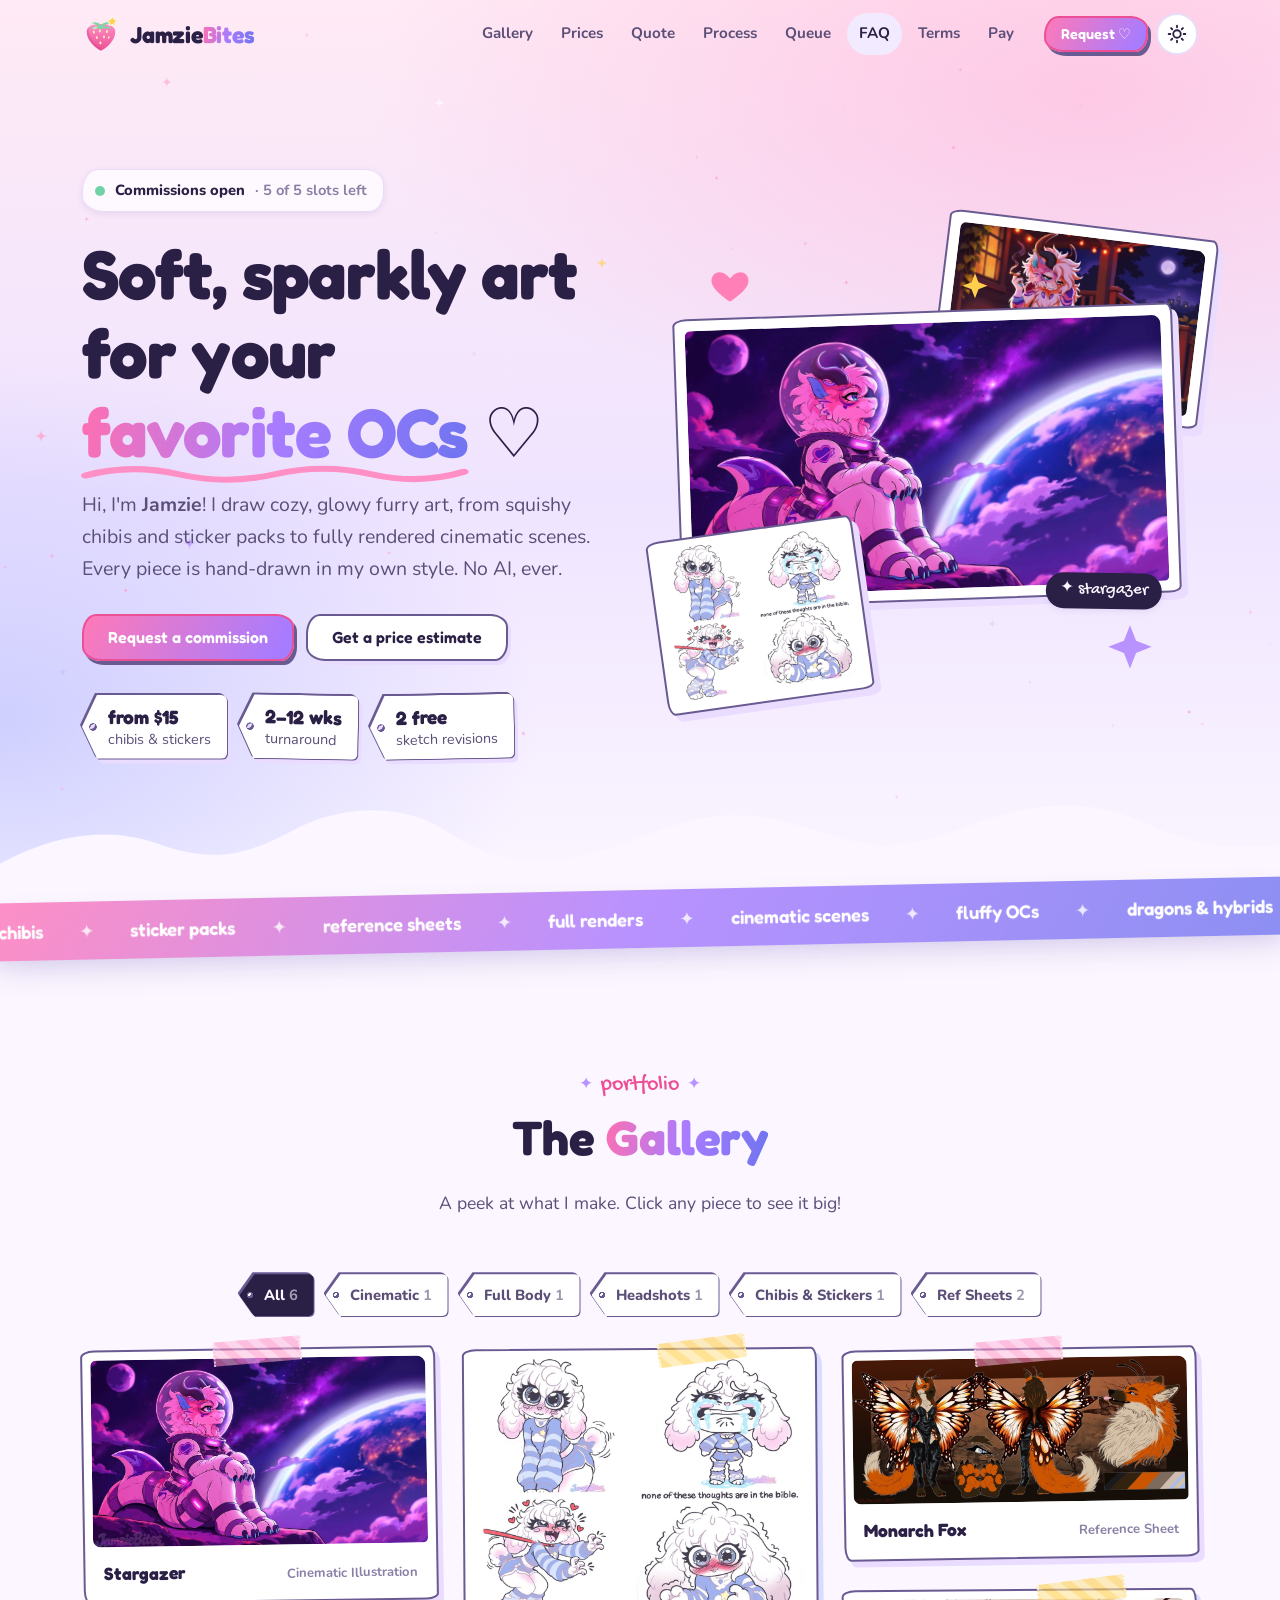
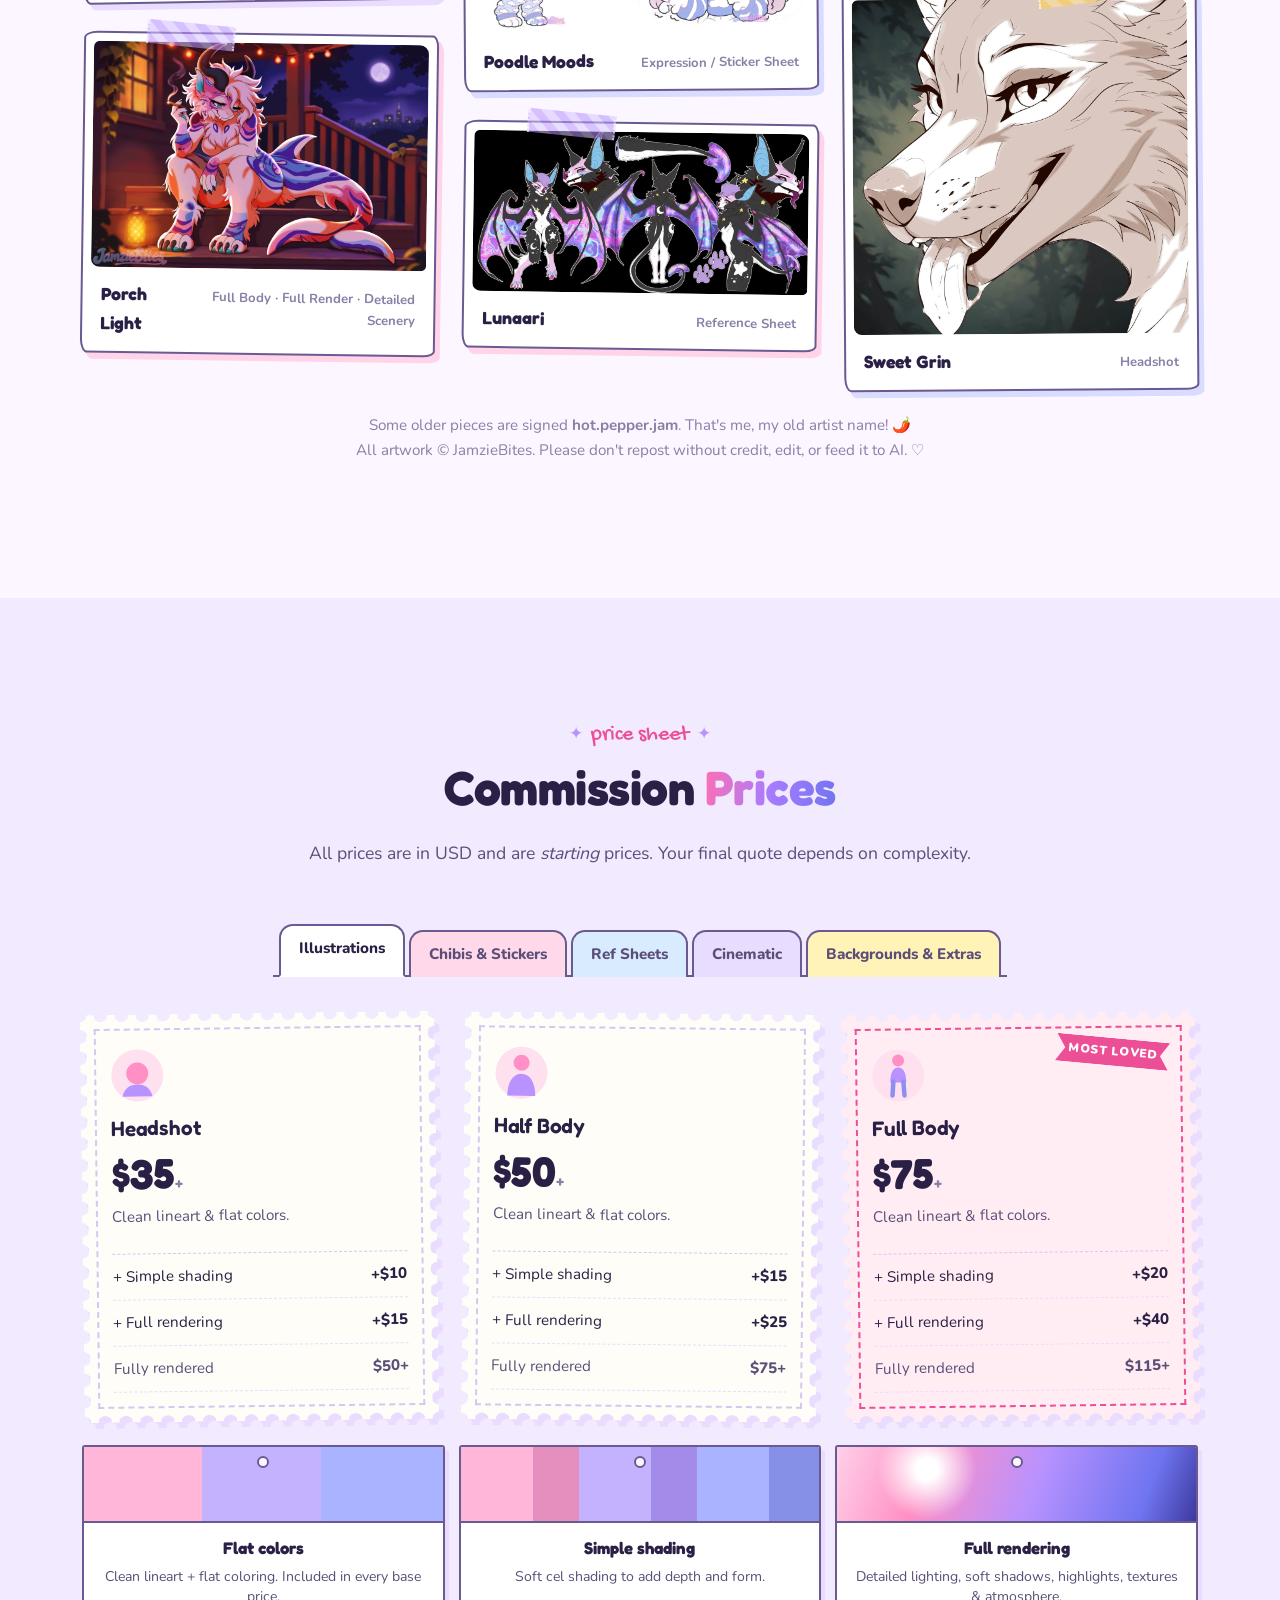
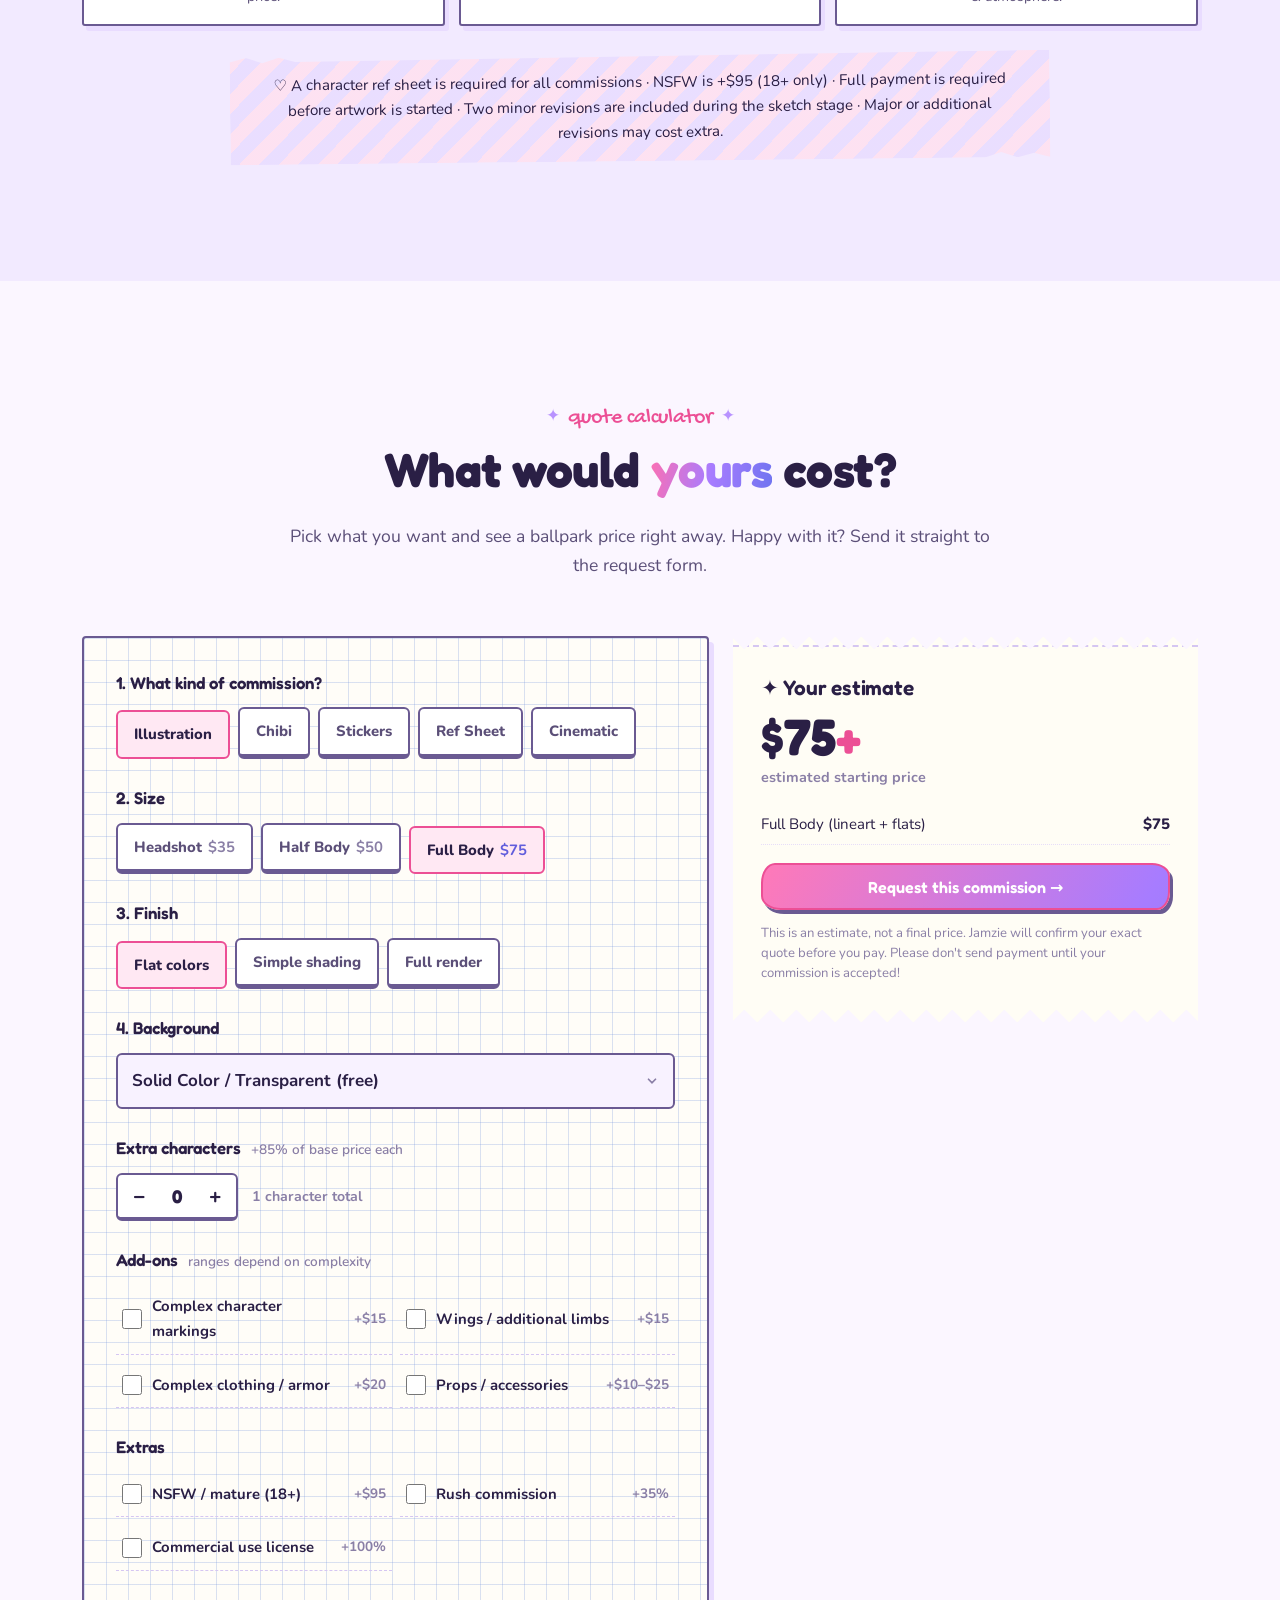
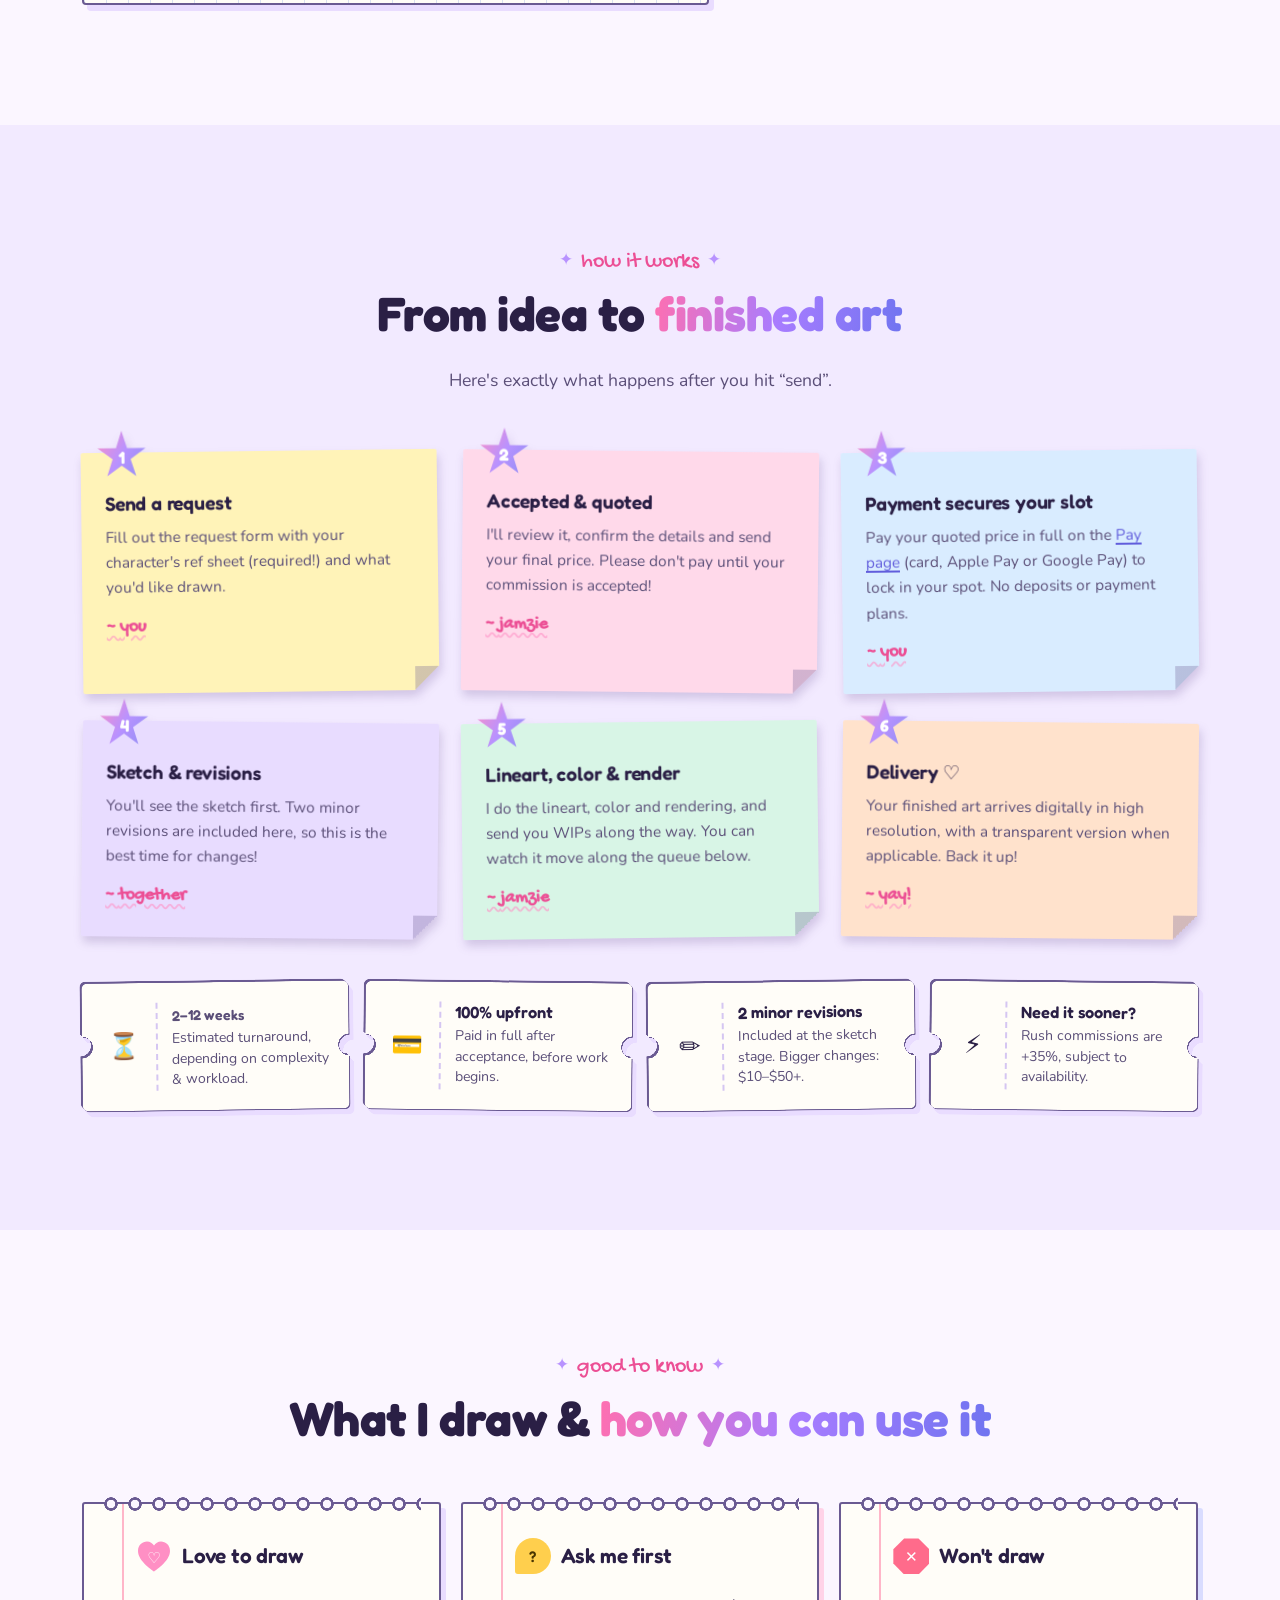
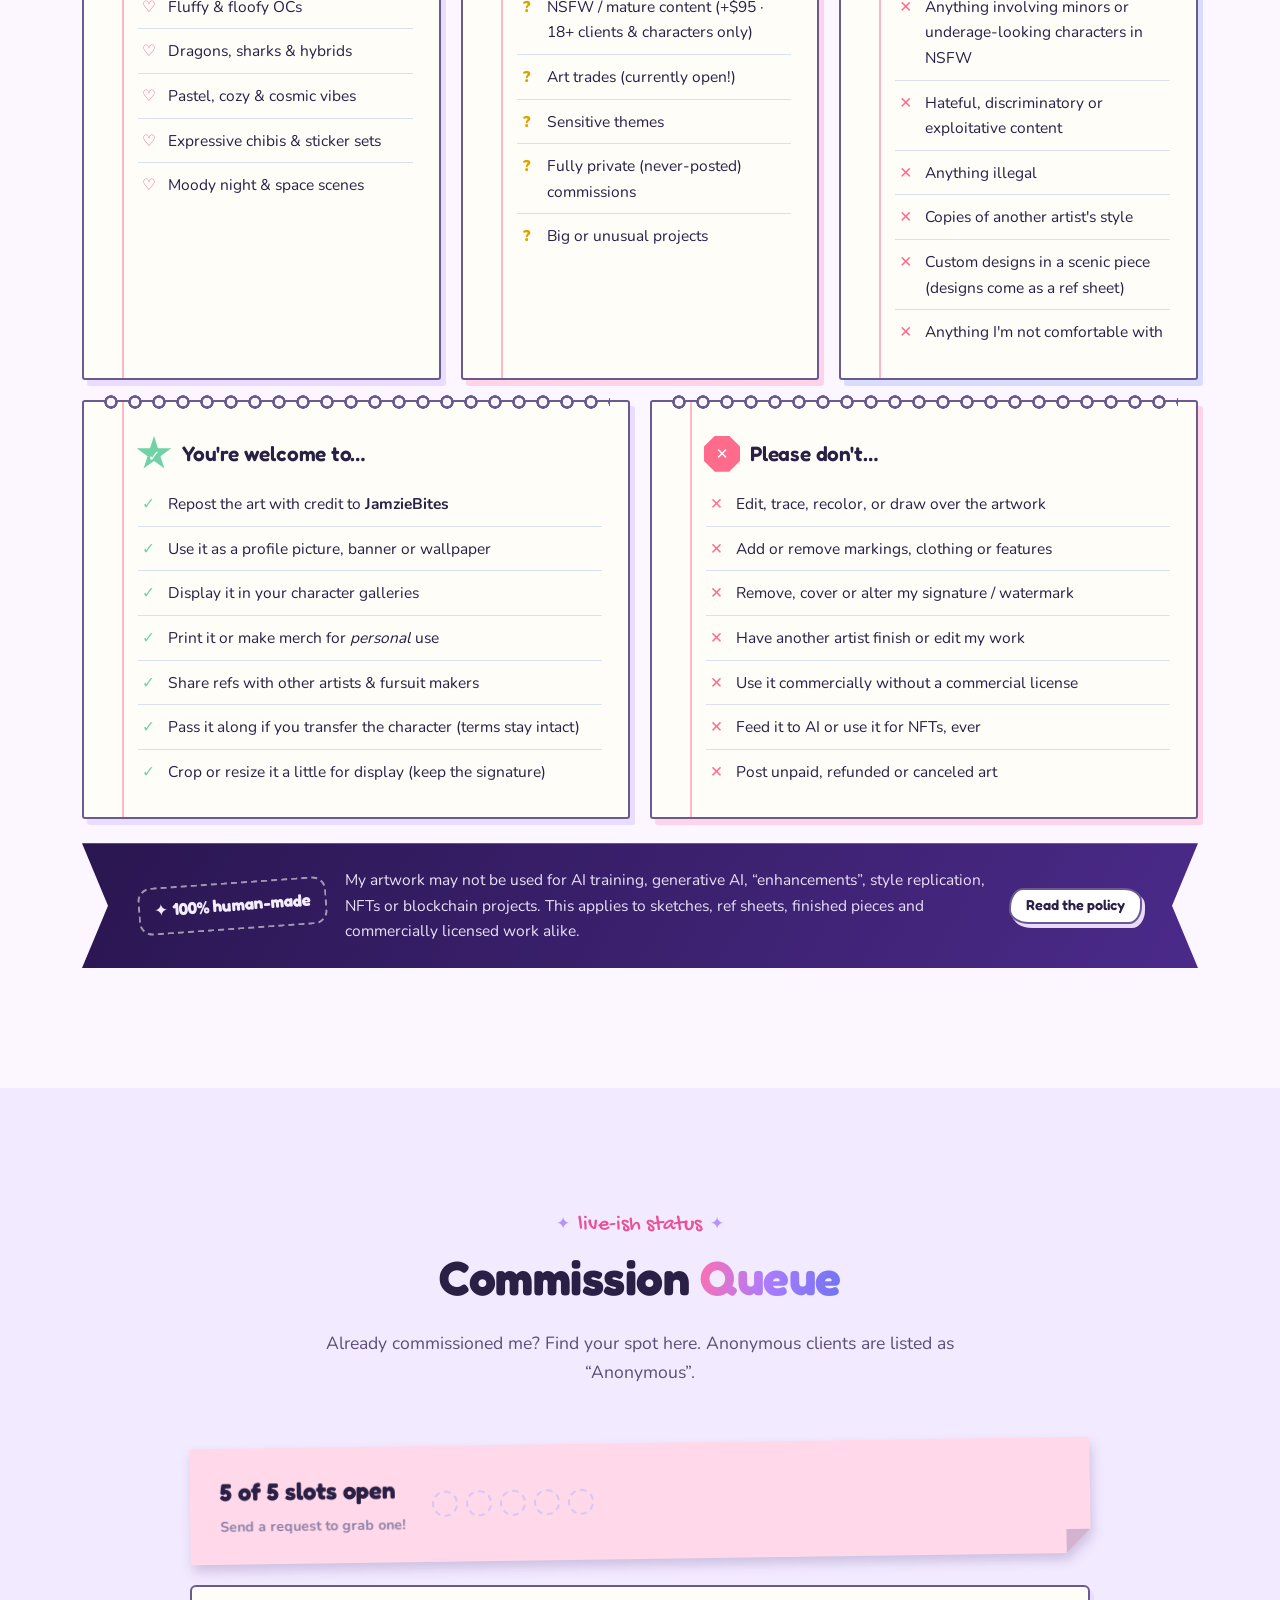
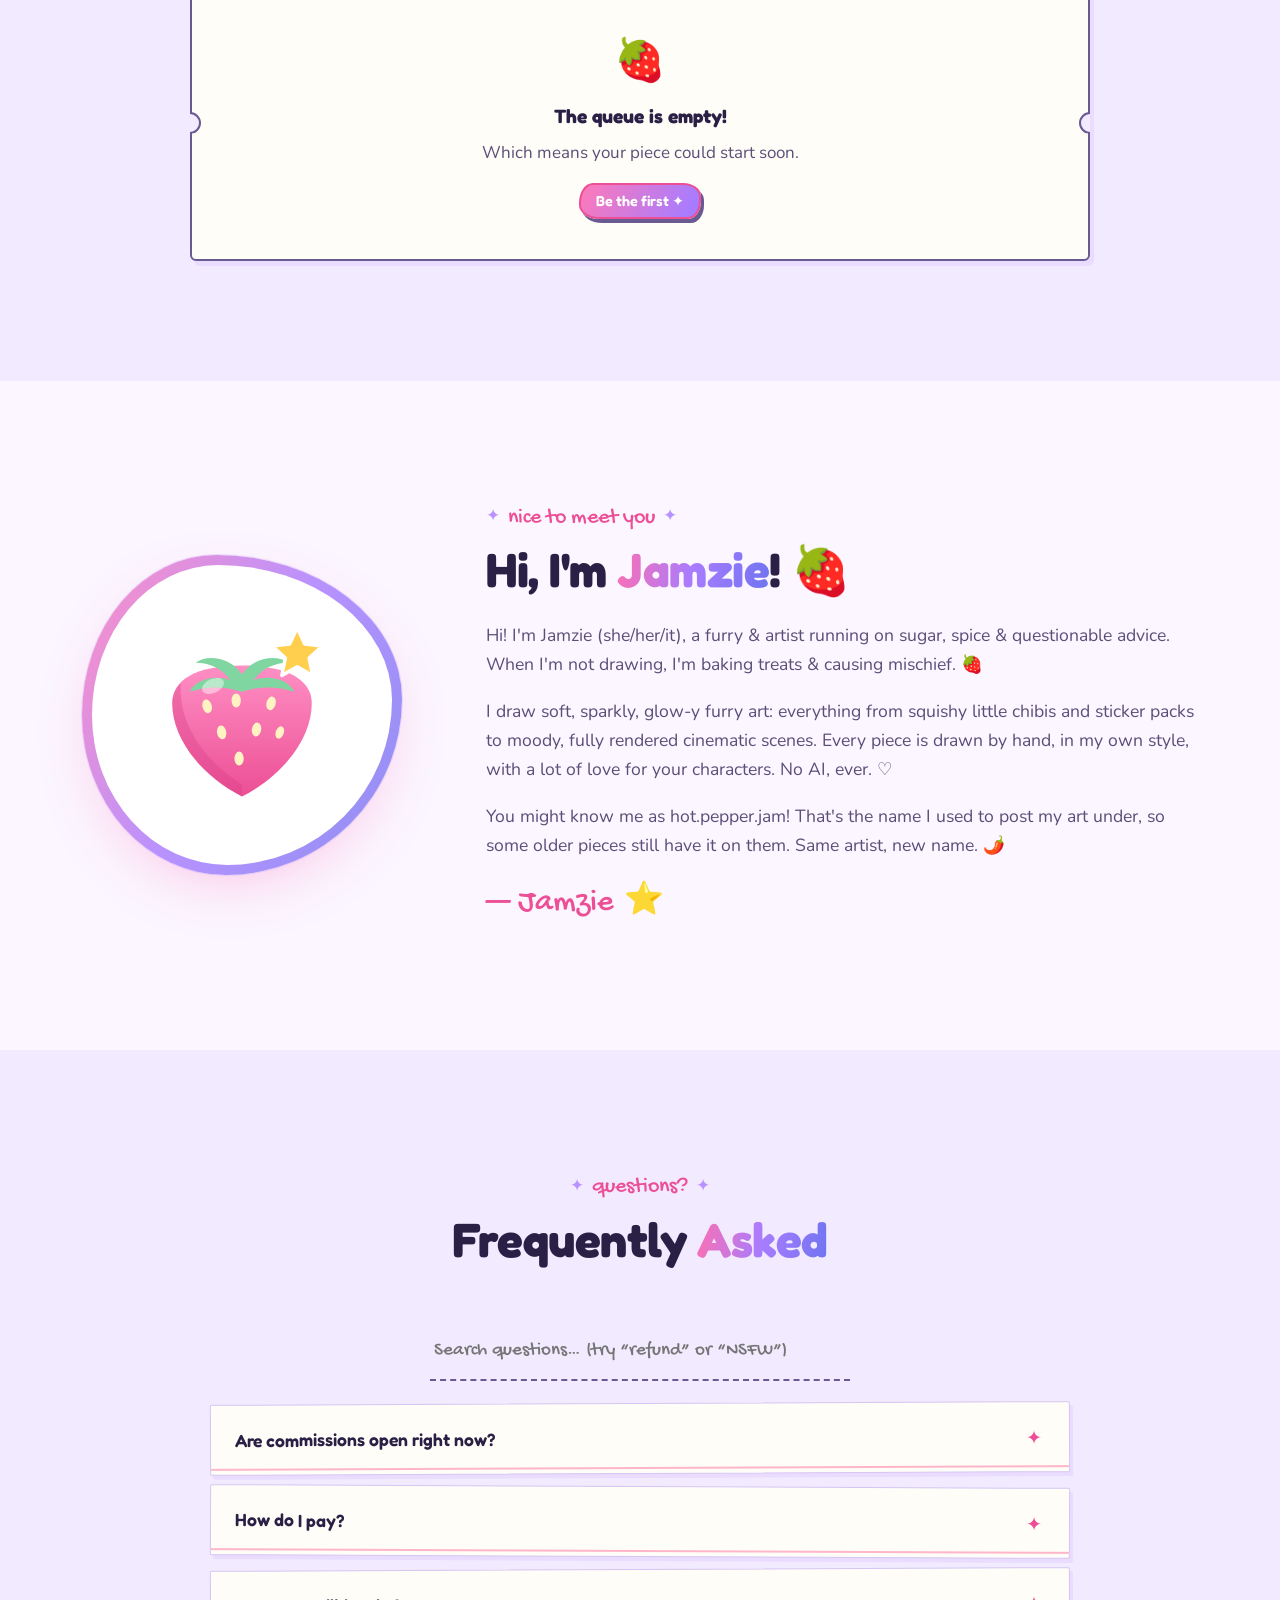
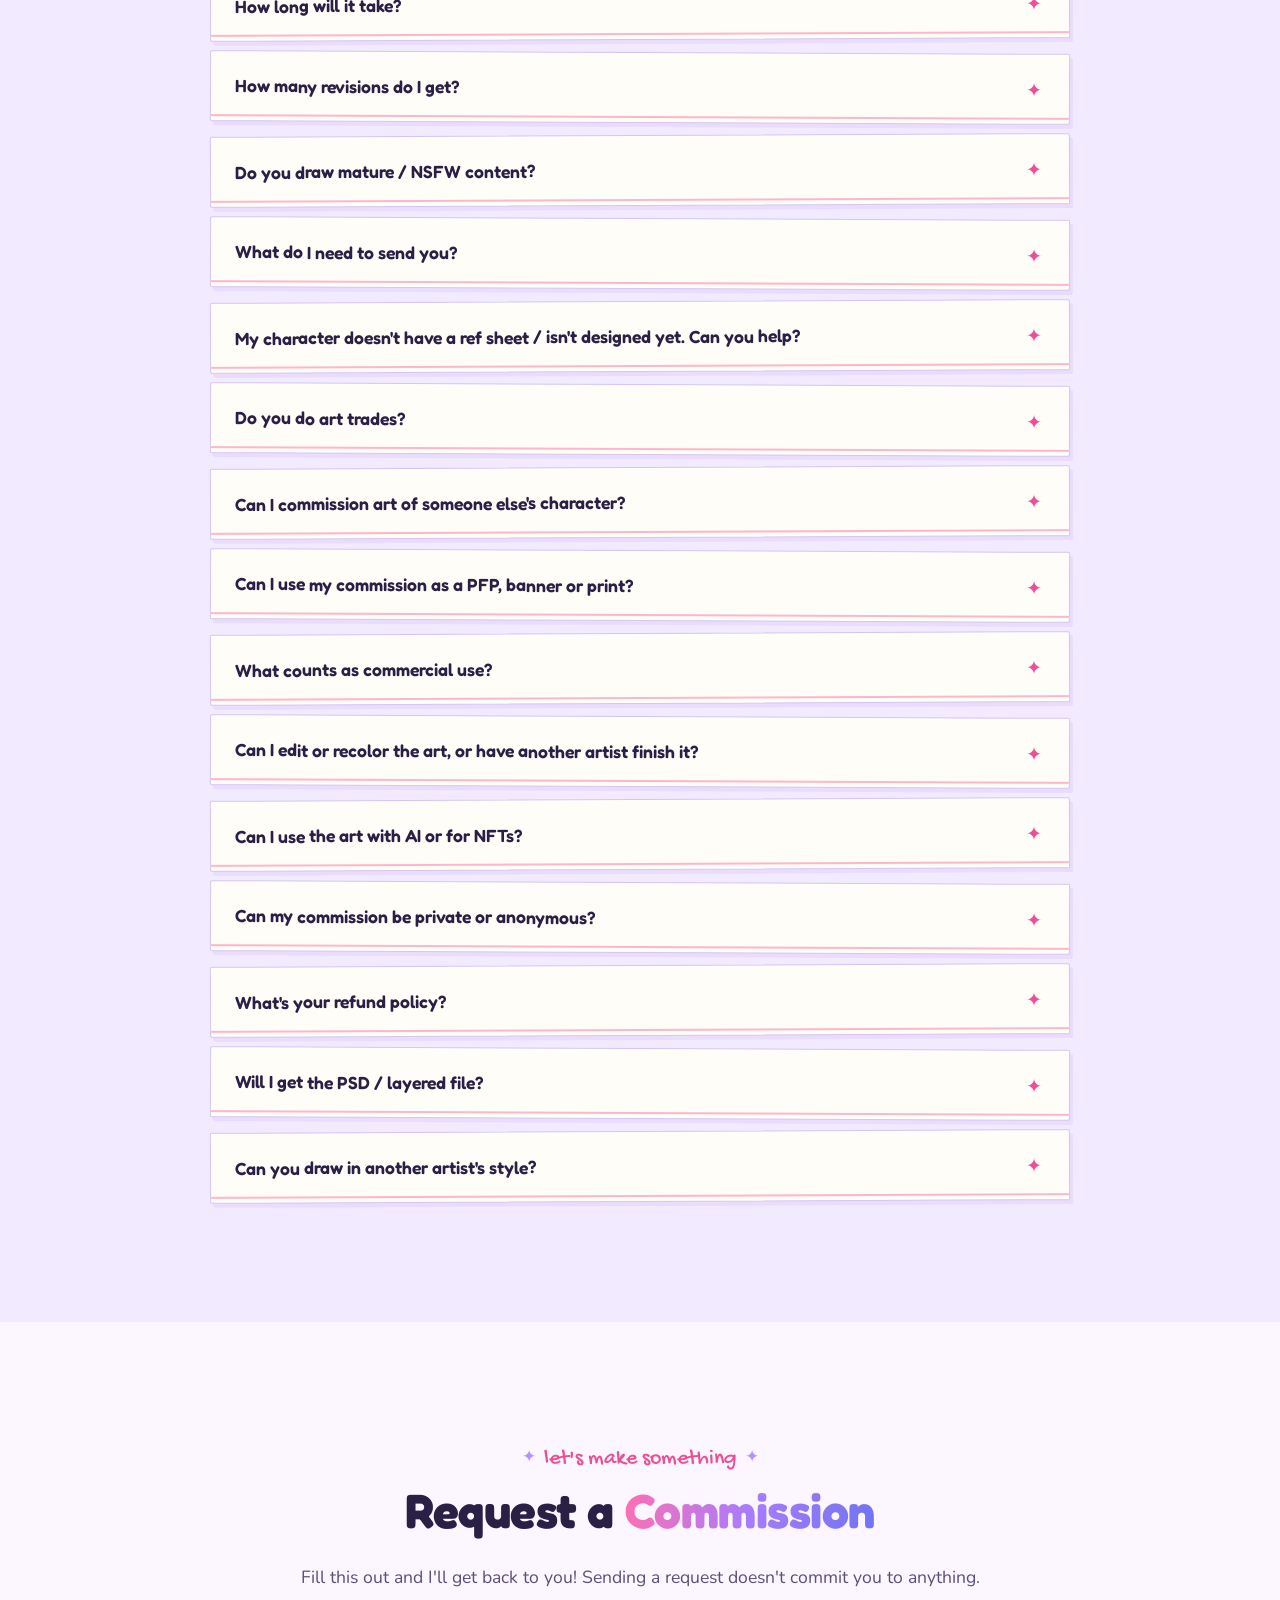
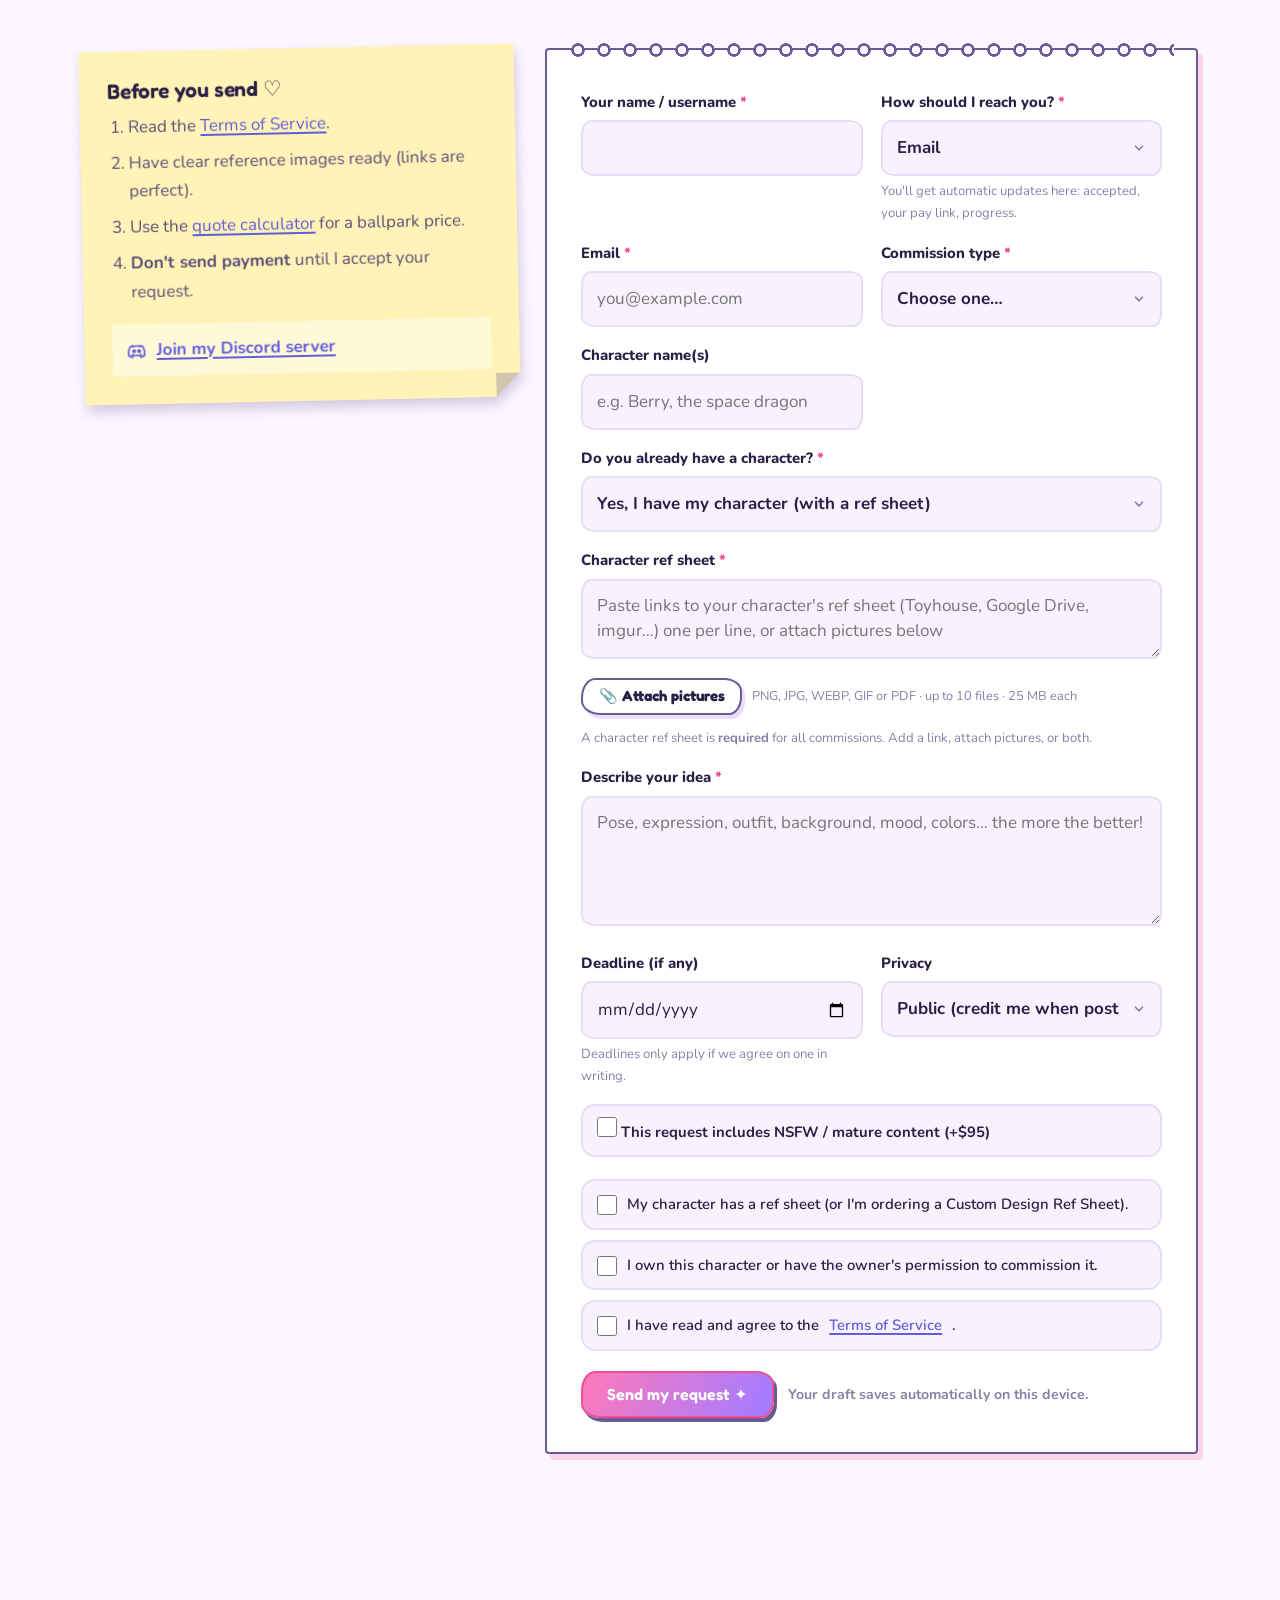
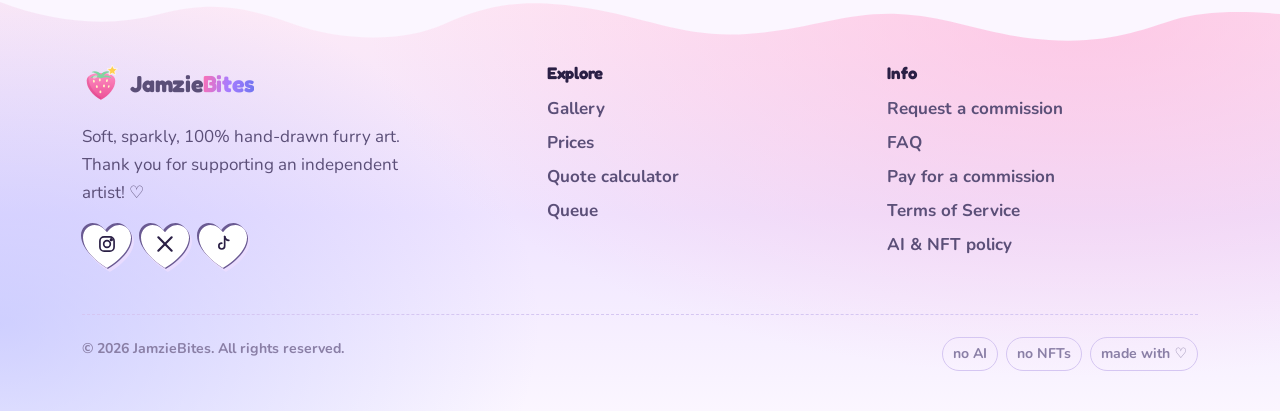
==== index.html @ 4eff3068 "Mention old artist name hot.pepper.jam (gallery note + about) Co-Authored-By: Claude Opus 5.5 <norep" ====
<!doctype html>
<html lang="en">
<head>
  <meta charset="utf-8">
  <meta name="viewport" content="width=device-width, initial-scale=1">
  <meta http-equiv="Content-Security-Policy" content="default-src 'self'; script-src 'self'; style-src 'self' 'unsafe-inline'; img-src 'self' data:; font-src 'self'; connect-src 'self' https://babujgeapxhrcrrrxoet.supabase.co https://formspree.io; form-action 'self'; base-uri 'self'; object-src 'none'; frame-src 'none'; manifest-src 'self'; worker-src 'none'">
  <meta name="referrer" content="strict-origin-when-cross-origin">
  <title>JamzieBites · Furry Art Commissions</title>
  <meta name="description" content="Soft, sparkly furry art commissions by Jamzie: chibis, stickers, reference sheets, full renders and cinematic illustrations. Hand-drawn, never AI.">
  <meta name="robots" content="index, follow, noai, noimageai">
  <meta name="theme-color" content="#ff8fc4" media="(prefers-color-scheme: light)">
  <meta name="theme-color" content="#140a30" media="(prefers-color-scheme: dark)">

  <!-- Social share previews -->
  <meta property="og:type" content="website">
  <meta property="og:site_name" content="JamzieBites">
  <meta property="og:title" content="JamzieBites · Furry Art Commissions">
  <meta property="og:description" content="Soft, sparkly furry art: chibis, stickers, ref sheets & cinematic illustrations. Commissions info, prices & quote calculator inside ♡">
  <meta property="og:image" content="https://jamziebites.com/assets/art/stargazer-astronaut.jpg">
  <meta property="og:url" content="https://jamziebites.com/">
  <link rel="canonical" href="https://jamziebites.com/">
  <meta name="twitter:card" content="summary_large_image">
  <meta name="twitter:site" content="@jamziebites">

  <link rel="icon" href="assets/logo.svg" type="image/svg+xml">
  <link rel="apple-touch-icon" href="assets/logo.svg">
  <link rel="manifest" href="site.webmanifest">

  <link rel="stylesheet" href="assets/fonts/fonts.css">
  <link rel="stylesheet" href="assets/styles.css">

  <!-- Pick the theme before paint so there's no flash -->
  <script src="assets/theme-init.js"></script>
  <script src="config.js"></script>
</head>
<body>
  <a class="skip-link" href="#main">Skip to content</a>

  <!-- ============ HEADER ============ -->
  <header class="site-header" id="top">
    <nav class="container nav" aria-label="Main">
      <a class="logo" href="#top" aria-label="JamzieBites home">
        <img class="logo-mark" src="assets/logo.svg" alt="" width="38" height="38">
        <span class="logo-word">Jamzie<span class="grad-text">Bites</span></span>
      </a>
      <ul class="nav-links" id="nav-links">
        <li><a href="#gallery">Gallery</a></li>
        <li><a href="#prices">Prices</a></li>
        <li><a href="#quote">Quote</a></li>
        <li><a href="#process">Process</a></li>
        <li><a href="#queue">Queue</a></li>
        <li><a href="#faq">FAQ</a></li>
        <li><a href="tos.html">Terms</a></li>
        <li><a href="pay.html">Pay</a></li>
      </ul>
      <div class="nav-actions">
        <a class="btn btn-primary btn-sm" href="#request">Request ♡</a>
        <button class="icon-btn theme-toggle" type="button" aria-label="Switch light / dark theme" title="Daydream / Stargazer">
          <svg class="sun" viewBox="0 0 24 24" fill="none" stroke="currentColor" stroke-width="2.2" stroke-linecap="round"><circle cx="12" cy="12" r="4.5"/><path d="M12 2v2M12 20v2M4.9 4.9l1.4 1.4M17.7 17.7l1.4 1.4M2 12h2M20 12h2M4.9 19.1l1.4-1.4M17.7 6.3l1.4-1.4"/></svg>
          <svg class="moon" viewBox="0 0 24 24" fill="none" stroke="currentColor" stroke-width="2.2" stroke-linecap="round" stroke-linejoin="round"><path d="M20.5 14.5A8.5 8.5 0 0 1 9.5 3.5a8.5 8.5 0 1 0 11 11z"/><path d="M17 3l.6 1.4L19 5l-1.4.6L17 7l-.6-1.4L15 5l1.4-.6z" fill="currentColor"/></svg>
        </button>
        <button class="icon-btn menu-toggle" type="button" aria-label="Open menu" aria-expanded="false" aria-controls="nav-links">
          <svg viewBox="0 0 24 24" fill="none" stroke="currentColor" stroke-width="2.4" stroke-linecap="round"><path d="M4 7h16M4 12h16M4 17h16"/></svg>
        </button>
      </div>
    </nav>
  </header>

  <main id="main">
    <!-- ============ HERO ============ -->
    <section class="hero" aria-labelledby="hero-title">
      <canvas id="sky" aria-hidden="true"></canvas>
      <div class="container hero-grid">
        <div class="hero-copy">
          <a class="status-pill" href="#queue" data-status="open" id="status-pill">
            <span class="status-dot" aria-hidden="true"></span>
            <span id="status-text">Commissions open</span>
            <span class="slots" id="status-slots"></span>
          </a>
          <h1 id="hero-title">
            Soft, sparkly art<br>
            <span class="line2">for your <span class="squiggle grad-text">favorite OCs<svg viewBox="0 0 200 20" preserveAspectRatio="none" aria-hidden="true"><path d="M2 12 Q 25 2, 50 11 T 100 11 T 150 11 T 198 9"/></svg></span> ♡</span>
          </h1>
          <p class="hero-lead">Hi, I'm <strong>Jamzie</strong>! I draw cozy, glowy furry art, from squishy chibis and sticker packs to fully rendered cinematic scenes. Every piece is hand-drawn in my own style. No AI, ever.</p>
          <div class="hero-ctas">
            <a class="btn btn-primary" href="#request">Request a commission</a>
            <a class="btn" href="#quote">Get a price estimate</a>
          </div>
          <ul class="hero-stats">
            <li><strong>from $15</strong>chibis &amp; stickers</li>
            <li><strong id="stat-turnaround">2–12 wks</strong>turnaround</li>
            <li><strong>2 free</strong>sketch revisions</li>
          </ul>
        </div>

        <div class="hero-art protect" aria-label="Featured artwork">
          <figure class="frame frame-back">
            <img src="assets/art/sm/porch-moonlight.jpg" width="2000" height="1350" alt="Pink dragon-shark character lounging on porch steps under string lights at night." fetchpriority="high">
          </figure>
          <figure class="frame frame-main">
            <img src="assets/art/sm/stargazer-astronaut.jpg" width="2000" height="1119" alt="Fluffy pink dragon-shark astronaut sitting on a rock, gazing at a glowing purple planet." fetchpriority="high">
            <figcaption>✦ stargazer</figcaption>
          </figure>
          <figure class="frame frame-side">
            <img src="assets/art/sm/poodle-chibi-sheet.jpg" width="2000" height="1650" decoding="async" alt="Sheet of four chibi poodle expressions in a striped sweater.">
          </figure>
          <svg class="float-deco d1" viewBox="0 0 24 24" aria-hidden="true"><path d="M12 21s-7.5-4.6-9.6-9.2C.9 8.5 3 5 6.4 5c2.1 0 3.6 1.2 5.6 3.4C14 6.2 15.5 5 17.6 5 21 5 23.1 8.5 21.6 11.8 19.5 16.4 12 21 12 21z" fill="#ff7fb6"/></svg>
          <svg class="float-deco d2" viewBox="0 0 24 24" aria-hidden="true"><path d="M12 1l2.8 7.2L22 11l-7.2 2.8L12 21l-2.8-7.2L2 11l7.2-2.8z" fill="#ffcf4d"/></svg>
          <svg class="float-deco d3" viewBox="0 0 24 24" aria-hidden="true"><path d="M12 1l2.8 7.2L22 11l-7.2 2.8L12 21l-2.8-7.2L2 11l7.2-2.8z" fill="#b892ff"/></svg>
        </div>
      </div>
      <div class="hero-clouds" aria-hidden="true">
        <svg viewBox="0 0 1440 120" preserveAspectRatio="none"><path fill="currentColor" d="M0 80c60-30 120-40 180-20s100 10 150-15 120-30 170 0 90 40 160 25 110-45 180-40 110 35 170 30 100-35 170-40 110 20 140 30 70 15 120 10V120H0z"/></svg>
      </div>
    </section>

    <!-- ============ MARQUEE ============ -->
    <div class="marquee" aria-hidden="true">
      <div class="marquee-track">
        <span>chibis</span><span>sticker packs</span><span>reference sheets</span><span>full renders</span><span>cinematic scenes</span><span>fluffy OCs</span><span>dragons &amp; hybrids</span><span>100% hand-drawn</span><span>art trades open</span>
        <span>chibis</span><span>sticker packs</span><span>reference sheets</span><span>full renders</span><span>cinematic scenes</span><span>fluffy OCs</span><span>dragons &amp; hybrids</span><span>100% hand-drawn</span><span>art trades open</span>
      </div>
    </div>

    <!-- ============ GALLERY ============ -->
    <section class="section" id="gallery" aria-labelledby="gallery-title">
      <div class="container">
        <div class="section-head reveal">
          <div class="eyebrow">portfolio</div>
          <h2 id="gallery-title">The <span class="grad-text">Gallery</span></h2>
          <p>A peek at what I make. Click any piece to see it big!</p>
        </div>
        <div class="filters reveal" id="gallery-filters" role="group" aria-label="Filter gallery"></div>
        <div class="gallery protect" id="gallery-grid"></div>
        <p class="gallery-note">Some older pieces are signed <strong>hot.pepper.jam</strong>. That's me, my old artist name! 🌶️<br>All artwork © JamzieBites. Please don't repost without credit, edit, or feed it to AI. ♡</p>
      </div>
    </section>

    <!-- ============ PRICES ============ -->
    <section class="section alt" id="prices" aria-labelledby="prices-title">
      <div class="container">
        <div class="section-head reveal">
          <div class="eyebrow">price sheet</div>
          <h2 id="prices-title">Commission <span class="grad-text">Prices</span></h2>
          <p>All prices are in USD and are <em>starting</em> prices. Your final quote depends on complexity.</p>
        </div>

        <div class="tabs reveal" role="tablist" aria-label="Price categories">
          <button class="tab" role="tab" id="tab-ill" aria-controls="panel-ill" aria-selected="true">Illustrations</button>
          <button class="tab" role="tab" id="tab-chibi" aria-controls="panel-chibi" aria-selected="false" tabindex="-1">Chibis &amp; Stickers</button>
          <button class="tab" role="tab" id="tab-ref" aria-controls="panel-ref" aria-selected="false" tabindex="-1">Ref Sheets</button>
          <button class="tab" role="tab" id="tab-cine" aria-controls="panel-cine" aria-selected="false" tabindex="-1">Cinematic</button>
          <button class="tab" role="tab" id="tab-extra" aria-controls="panel-extra" aria-selected="false" tabindex="-1">Backgrounds &amp; Extras</button>
        </div>

        <div class="tab-panel" role="tabpanel" id="panel-ill" aria-labelledby="tab-ill">
          <div class="price-grid" id="price-standard"></div>
          <div class="finish-compare">
            <div class="card finish"><div class="swatch flat"></div><b>Flat colors</b><p>Clean lineart + flat coloring. Included in every base price.</p></div>
            <div class="card finish"><div class="swatch shade"></div><b>Simple shading</b><p>Soft cel shading to add depth and form.</p></div>
            <div class="card finish"><div class="swatch render"></div><b>Full rendering</b><p>Detailed lighting, soft shadows, highlights, textures &amp; atmosphere.</p></div>
          </div>
        </div>

        <div class="tab-panel" role="tabpanel" id="panel-chibi" aria-labelledby="tab-chibi" hidden>
          <div class="two-col">
            <div class="card price-card">
              <svg class="pc-icon" viewBox="0 0 54 54" aria-hidden="true"><circle cx="27" cy="27" r="26" fill="var(--pink-soft)"/><circle cx="27" cy="30" r="14" fill="var(--pink)"/><circle cx="21" cy="29" r="2.5" fill="#2a1f45"/><circle cx="33" cy="29" r="2.5" fill="#2a1f45"/><path d="M24 35q3 2.5 6 0" stroke="#2a1f45" stroke-width="2" fill="none" stroke-linecap="round"/><circle cx="16" cy="18" r="6" fill="var(--pink)"/><circle cx="38" cy="18" r="6" fill="var(--pink)"/></svg>
              <h3>Chibi Commissions</h3>
              <p class="desc">Tiny, squishy, extra-expressive versions of your character.</p>
              <ul class="price-rows" id="price-chibi"></ul>
            </div>
            <div class="card price-card featured">
              <span class="ribbon">great for emotes</span>
              <svg class="pc-icon" viewBox="0 0 54 54" aria-hidden="true"><rect x="6" y="8" width="34" height="34" rx="10" fill="var(--lilac)" transform="rotate(-8 23 25)"/><rect x="14" y="13" width="34" height="34" rx="10" fill="var(--peri)" stroke="#fff" stroke-width="3"/><path d="M31 21l2.3 5 5.4.6-4 3.7 1.1 5.3L31 33l-4.8 2.6 1.1-5.3-4-3.7 5.4-.6z" fill="#ffcf4d"/></svg>
              <h3>Sticker Commissions</h3>
              <p class="desc">Perfect for Discord, Telegram, streams &amp; printing at home.</p>
              <ul class="price-rows" id="price-stickers"></ul>
            </div>
          </div>
        </div>

        <div class="tab-panel" role="tabpanel" id="panel-ref" aria-labelledby="tab-ref" hidden>
          <div class="two-col" id="price-ref"></div>
          <p class="price-note">✦ <strong>No ref sheet yet?</strong> Add a custom character design (+$50) to either sheet and I'll design your character from scratch. Custom designs are only available as a ref sheet, not in scenic pieces.<br>Extra expressions are <strong id="expr-price">+$15</strong> each. Additional views, outfits, accessories &amp; redesigns are quoted separately.</p>
        </div>

        <div class="tab-panel" role="tabpanel" id="panel-cine" aria-labelledby="tab-cine" hidden>
          <div class="two-col">
            <div class="card price-card featured">
              <span class="ribbon">premium</span>
              <svg class="pc-icon" viewBox="0 0 54 54" aria-hidden="true"><circle cx="27" cy="27" r="26" fill="#2a1650"/><circle cx="34" cy="36" r="14" fill="#6f74f0"/><path d="M14 40a24 10 -18 0 1 40-14" stroke="#c6a6ff" stroke-width="2.5" fill="none"/><circle cx="16" cy="16" r="4" fill="#ff8fd0"/><circle cx="30" cy="12" r="1.3" fill="#fff"/><circle cx="42" cy="20" r="1.3" fill="#fff"/><circle cx="12" cy="28" r="1.1" fill="#fff"/></svg>
              <h3>Cinematic Illustrations</h3>
              <div class="price"><span id="price-cine">$190</span><small>+</small></div>
              <p class="desc">Fully rendered illustrations with a whole environment, dramatic lighting and lots of atmosphere. Basically the movie-poster treatment.</p>
              <ul class="check-list">
                <li>Full rendering included</li>
                <li>Immersive, story-driven environment</li>
                <li>Complex lighting &amp; atmosphere</li>
                <li>Great as a wallpaper, banner or print</li>
              </ul>
            </div>
            <figure class="card protect" style="margin:0;padding:10px;">
              <img src="assets/art/sm/stargazer-astronaut.jpg" width="2000" height="1119" decoding="async" alt="Example cinematic illustration: a pink dragon-shark astronaut gazing at a purple planet." loading="lazy" style="border-radius:16px">
              <figcaption style="padding:12px 8px 4px;color:var(--muted);font-weight:700;font-size:.9rem">Example: “Stargazer”, a cinematic illustration</figcaption>
            </figure>
          </div>
        </div>

        <div class="tab-panel" role="tabpanel" id="panel-extra" aria-labelledby="tab-extra" hidden>
          <h3 style="text-align:center;margin-bottom:18px">Backgrounds</h3>
          <div class="bg-list" id="price-bg"></div>
          <h3 style="text-align:center;margin:40px 0 18px">Additional charges</h3>
          <div class="card" style="max-width:760px;margin:0 auto;overflow-x:auto">
            <table class="addon-table">
              <thead><tr><th scope="col">Extra</th><th scope="col">Price</th></tr></thead>
              <tbody id="price-addons"></tbody>
            </table>
          </div>
        </div>

        <p class="price-note reveal">♡ A character ref sheet is required for all commissions · NSFW is +$95 (18+ only) · Full payment is required before artwork is started · Two minor revisions are included during the sketch stage · Major or additional revisions may cost extra.</p>
      </div>
    </section>

    <!-- ============ QUOTE CALCULATOR ============ -->
    <section class="section" id="quote" aria-labelledby="quote-title">
      <div class="container">
        <div class="section-head reveal">
          <div class="eyebrow">quote calculator</div>
          <h2 id="quote-title">What would <span class="grad-text">yours</span> cost?</h2>
          <p>Pick what you want and see a ballpark price right away. Happy with it? Send it straight to the request form.</p>
        </div>

        <div class="calc">
          <form class="card calc-form" id="calc" aria-label="Commission quote calculator">
            <fieldset class="field-group">
              <legend>1. What kind of commission?</legend>
              <div class="seg" id="calc-type">
                <label><input type="radio" name="type" value="standard" checked><span>Illustration</span></label>
                <label><input type="radio" name="type" value="chibi"><span>Chibi</span></label>
                <label><input type="radio" name="type" value="sticker"><span>Stickers</span></label>
                <label><input type="radio" name="type" value="ref"><span>Ref Sheet</span></label>
                <label><input type="radio" name="type" value="cinematic"><span>Cinematic</span></label>
              </div>
            </fieldset>

            <!-- Illustration -->
            <div class="calc-panel" data-for="standard">
              <fieldset class="field-group">
                <legend>2. Size</legend>
                <div class="seg" id="calc-size"></div>
              </fieldset>
              <fieldset class="field-group">
                <legend>3. Finish</legend>
                <div class="seg" id="calc-finish"></div>
              </fieldset>
              <div class="field-group">
                <label class="field-label" for="calc-bg">4. Background</label>
                <select class="select" id="calc-bg" name="bg"></select>
              </div>
            </div>

            <!-- Chibi -->
            <div class="calc-panel" data-for="chibi" hidden>
              <fieldset class="field-group">
                <legend>2. Size</legend>
                <div class="seg" id="calc-chibi"></div>
              </fieldset>
            </div>

            <!-- Stickers -->
            <div class="calc-panel" data-for="sticker" hidden>
              <fieldset class="field-group">
                <legend>2. How many?</legend>
                <div class="seg" id="calc-sticker"></div>
              </fieldset>
            </div>

            <!-- Cinematic: everything is included, so there's nothing to pick here -->
            <div class="calc-panel" data-for="cinematic" hidden>
              <div class="field-group calc-included">
                <span class="field-label">2. What's included</span>
                <ul class="check-list">
                  <li>Full rendering</li>
                  <li>Immersive, story-driven environment</li>
                  <li>Complex lighting &amp; atmosphere</li>
                </ul>
                <p class="calc-note">Cinematic pieces are priced as a complete scene, so there's no size, finish or background to choose. Add extra characters, add-ons and extras below.</p>
              </div>
            </div>

            <!-- Ref sheet -->
            <div class="calc-panel" data-for="ref" hidden>
              <fieldset class="field-group">
                <legend>2. Sheet type</legend>
                <div class="seg" id="calc-ref"></div>
              </fieldset>
              <div class="field-group">
                <span class="field-label" id="expr-label">3. Extra expressions <span class="hint" id="expr-hint">+$15 each</span></span>
                <div class="stepper-row">
                  <div class="stepper" role="group" aria-labelledby="expr-label">
                    <button type="button" data-step="expr" data-delta="-1" aria-label="Fewer expressions">−</button>
                    <output id="calc-expr" aria-live="polite">0</output>
                    <button type="button" data-step="expr" data-delta="1" aria-label="More expressions">+</button>
                  </div>
                </div>
              </div>
            </div>

            <!-- Extra characters (illustration / chibi / cinematic) -->
            <div class="field-group" id="chars-group">
              <span class="field-label" id="chars-label">Extra characters <span class="hint">+85% of base price each</span></span>
              <div class="stepper-row">
                <div class="stepper" role="group" aria-labelledby="chars-label">
                  <button type="button" data-step="chars" data-delta="-1" aria-label="Fewer characters">−</button>
                  <output id="calc-chars" aria-live="polite">0</output>
                  <button type="button" data-step="chars" data-delta="1" aria-label="More characters">+</button>
                </div>
                <small id="chars-total">1 character total</small>
              </div>
            </div>

            <fieldset class="field-group">
              <legend>Add-ons <span class="hint">ranges depend on complexity</span></legend>
              <div class="checks" id="calc-addons"></div>
            </fieldset>

            <fieldset class="field-group" style="margin-bottom:0">
              <legend>Extras</legend>
              <div class="checks">
                <label class="check"><input type="checkbox" id="calc-nsfw"> NSFW / mature (18+) <em id="calc-nsfw-price">+$95</em></label>
                <label class="check"><input type="checkbox" id="calc-rush"> Rush commission <em>+35%</em></label>
                <label class="check"><input type="checkbox" id="calc-commercial"> Commercial use license <em>+100%</em></label>
              </div>
            </fieldset>
          </form>

          <aside class="card quote" aria-live="polite" aria-labelledby="quote-h">
            <h3 id="quote-h">✦ Your estimate</h3>
            <div class="quote-total" id="quote-total">$75<span class="plus">+</span></div>
            <p class="quote-sub" id="quote-sub">starting price</p>
            <ul class="quote-lines" id="quote-lines"></ul>
            <button class="btn btn-primary" type="button" id="quote-send">Request this commission →</button>
            <p class="fine">This is an estimate, not a final price. Jamzie will confirm your exact quote before you pay. Please don't send payment until your commission is accepted!</p>
          </aside>
        </div>
      </div>
    </section>

    <!-- ============ PROCESS ============ -->
    <section class="section alt" id="process" aria-labelledby="process-title">
      <div class="container">
        <div class="section-head reveal">
          <div class="eyebrow">how it works</div>
          <h2 id="process-title">From idea to <span class="grad-text">finished art</span></h2>
          <p>Here's exactly what happens after you hit “send”.</p>
        </div>
        <ol class="steps">
          <li class="card step reveal"><h3>Send a request</h3><p>Fill out the request form with your character's ref sheet (required!) and what you'd like drawn.</p><span class="tag">you</span></li>
          <li class="card step reveal"><h3>Accepted &amp; quoted</h3><p>I'll review it, confirm the details and send your final price. Please don't pay until your commission is accepted!</p><span class="tag">jamzie</span></li>
          <li class="card step reveal"><h3>Payment secures your slot</h3><p>Pay your quoted price in full on the <a href="pay.html">Pay page</a> (card, Apple Pay or Google Pay) to lock in your spot. No deposits or payment plans.</p><span class="tag">you</span></li>
          <li class="card step reveal"><h3>Sketch &amp; revisions</h3><p>You'll see the sketch first. Two minor revisions are included here, so this is the best time for changes!</p><span class="tag">together</span></li>
          <li class="card step reveal"><h3>Lineart, color &amp; render</h3><p>I do the lineart, color and rendering, and send you WIPs along the way. You can watch it move along the queue below.</p><span class="tag">jamzie</span></li>
          <li class="card step reveal"><h3>Delivery ♡</h3><p>Your finished art arrives digitally in high resolution, with a transparent version when applicable. Back it up!</p><span class="tag">yay!</span></li>
        </ol>

        <div class="policy-strip">
          <div class="card policy reveal"><div class="pi" aria-hidden="true">⏳</div><div><b><span class="js-turnaround">2–12 weeks</span></b><span>Estimated turnaround, depending on complexity &amp; workload.</span></div></div>
          <div class="card policy reveal"><div class="pi" aria-hidden="true">💳</div><div><b>100% upfront</b><span>Paid in full after acceptance, before work begins.</span></div></div>
          <div class="card policy reveal"><div class="pi" aria-hidden="true">✏️</div><div><b>2 minor revisions</b><span>Included at the sketch stage. Bigger changes: $10–$50+.</span></div></div>
          <div class="card policy reveal"><div class="pi" aria-hidden="true">⚡</div><div><b>Need it sooner?</b><span>Rush commissions are +35%, subject to availability.</span></div></div>
        </div>
      </div>
    </section>

    <!-- ============ BOUNDARIES & USAGE ============ -->
    <section class="section" id="usage" aria-labelledby="usage-title">
      <div class="container">
        <div class="section-head reveal">
          <div class="eyebrow">good to know</div>
          <h2 id="usage-title">What I draw &amp; <span class="grad-text">how you can use it</span></h2>
        </div>

        <div class="rights rights-3">
          <div class="card reveal"><h3><span class="badge love">♡</span> Love to draw</h3><ul class="love-list" id="list-loves"></ul></div>
          <div class="card reveal"><h3><span class="badge ask">?</span> Ask me first</h3><ul class="ask-list" id="list-ask"></ul></div>
          <div class="card reveal"><h3><span class="badge no">✕</span> Won't draw</h3><ul class="no-list" id="list-wont"></ul></div>
        </div>

        <div class="rights" style="margin-top:20px">
          <div class="card reveal">
            <h3><span class="badge yes">✓</span> You're welcome to…</h3>
            <ul class="yes-list">
              <li>Repost the art with credit to <strong>JamzieBites</strong></li>
              <li>Use it as a profile picture, banner or wallpaper</li>
              <li>Display it in your character galleries</li>
              <li>Print it or make merch for <em>personal</em> use</li>
              <li>Share refs with other artists &amp; fursuit makers</li>
              <li>Pass it along if you transfer the character (terms stay intact)</li>
              <li>Crop or resize it a little for display (keep the signature)</li>
            </ul>
          </div>
          <div class="card reveal">
            <h3><span class="badge no">✕</span> Please don't…</h3>
            <ul class="no-list">
              <li>Edit, trace, recolor, or draw over the artwork</li>
              <li>Add or remove markings, clothing or features</li>
              <li>Remove, cover or alter my signature / watermark</li>
              <li>Have another artist finish or edit my work</li>
              <li>Use it commercially without a commercial license</li>
              <li>Feed it to AI or use it for NFTs, ever</li>
              <li>Post unpaid, refunded or canceled art</li>
            </ul>
          </div>
        </div>

        <div class="no-ai-banner reveal">
          <span class="stamp">✦ 100% human-made</span>
          <p>My artwork may not be used for AI training, generative AI, “enhancements”, style replication, NFTs or blockchain projects. This applies to sketches, ref sheets, finished pieces and commercially licensed work alike.</p>
          <a class="btn btn-sm" href="tos.html#ai">Read the policy</a>
        </div>
      </div>
    </section>

    <!-- ============ QUEUE ============ -->
    <section class="section alt" id="queue" aria-labelledby="queue-title">
      <div class="container">
        <div class="section-head reveal">
          <div class="eyebrow">live-ish status</div>
          <h2 id="queue-title">Commission <span class="grad-text">Queue</span></h2>
          <p>Already commissioned me? Find your spot here. Anonymous clients are listed as “Anonymous”.</p>
        </div>
        <div class="queue-wrap">
          <div class="card slots-bar reveal">
            <div>
              <div class="big" id="slots-big">Slots</div>
              <small id="slots-small" style="color:var(--muted);font-weight:700"></small>
            </div>
            <div class="slot-dots" id="slot-dots" aria-hidden="true"></div>
          </div>
          <ol class="queue-list" id="queue-list"></ol>
        </div>
      </div>
    </section>

    <!-- ============ ABOUT ============ -->
    <section class="section" id="about" aria-labelledby="about-title">
      <div class="container about">
        <div class="avatar reveal">
          <div class="avatar-inner" id="avatar-inner">
            <!-- Replace with: <img src="assets/art/jamzie-avatar.png" alt="Jamzie's self-portrait"> -->
            <img src="assets/logo.svg" alt="" style="width:62%;height:auto;object-fit:contain">
          </div>
        </div>
        <div class="reveal">
          <div class="eyebrow" style="justify-content:flex-start">nice to meet you</div>
          <h2 id="about-title">Hi, I'm <span class="grad-text">Jamzie</span>! 🍓</h2>
          <div id="about-text"></div>
          <div class="sig">— Jamzie <span aria-hidden="true">⭐</span></div>
        </div>
      </div>
    </section>

    <!-- ============ FAQ ============ -->
    <section class="section alt" id="faq" aria-labelledby="faq-title">
      <div class="container">
        <div class="section-head reveal">
          <div class="eyebrow">questions?</div>
          <h2 id="faq-title">Frequently <span class="grad-text">Asked</span></h2>
        </div>
        <div class="faq-tools reveal">
          <label class="sr-only" for="faq-search">Search the FAQ</label>
          <input class="input faq-search" id="faq-search" type="search" placeholder="Search questions… (try “refund” or “NSFW”)">
        </div>
        <div class="faq" id="faq-list">
          <details class="card"><summary>Are commissions open right now?</summary><div class="answer"><p>Check the badge at the very top of the page. It always shows whether commissions are open, waitlist-only, or closed, plus how many slots are left this round.</p></div></details>
          <details class="card"><summary>How do I pay?</summary><div class="answer"><p>Once your commission is <strong>accepted</strong> and I've confirmed your final price, pay it on the <a href="pay.html">Pay page</a> by card, Apple Pay or Google Pay (processed securely by Stripe). Full payment (100%) is required up front before any artwork is started. I don't take deposits, partial payments or payment plans. Your slot is secured once payment arrives.</p><p><strong>Please don't send payment until your commission has been accepted.</strong></p></div></details>
          <details class="card"><summary>How long will it take?</summary><div class="answer"><p>Usually 2–12 weeks depending on complexity, workload and life. Larger projects can take longer. Deadlines aren't guaranteed unless we agree on one in writing. Need it sooner? Rush commissions are +35% when I have room.</p></div></details>
          <details class="card"><summary>How many revisions do I get?</summary><div class="answer"><p>Two minor revisions are included during the sketch stage. Additional revisions or major changes after sketch approval may cost $10–$50+, and a complete character change may count as a new commission. If <em>I</em> make a mistake, I'll fix it for free!</p></div></details>
          <details class="card"><summary>Do you draw mature / NSFW content?</summary><div class="answer"><p>Yes! NSFW is a flat <strong>+$95</strong> on top of the commission price. It must be discussed with me beforehand, and <strong>clients and all characters involved must be 18+</strong>. I may decline any subject matter I'm not comfortable with.</p></div></details>
          <details class="card"><summary>What do I need to send you?</summary><div class="answer"><p>A <strong>character reference sheet is required</strong> for every commission, plus any specific requests (pose, expression, outfit, background, vibe). Clear, accurate and up-to-date, please!</p></div></details>
          <details class="card"><summary>My character doesn't have a ref sheet / isn't designed yet. Can you help?</summary><div class="answer"><p>Yes! Order a <strong>Custom Design Ref Sheet</strong>: a Simple or Deluxe ref sheet plus the custom character design add-on (+$50). Custom designs are <em>only</em> available as a ref sheet, not as part of a scenic piece or illustration. Once your character has a ref, you can commission anything else!</p></div></details>
          <details class="card"><summary>Do you do art trades?</summary><div class="answer"><p>Art trades are currently <strong>open</strong>! Send a request with “Art Trade” as the type and a link to your own art, and we'll work out the details.</p></div></details>
          <details class="card"><summary>Can I commission art of someone else's character?</summary><div class="answer"><p>Only if you have the owner's permission. Gifts are lovely, just make sure it's okay with them first!</p></div></details>
          <details class="card"><summary>Can I use my commission as a PFP, banner or print?</summary><div class="answer"><p>Yes! Profile pictures, banners, wallpapers, character galleries and prints/merch for personal use are all welcome. Just credit <strong>JamzieBites</strong> when you post it. Selling it, monetizing it or using it for a brand needs a commercial license (+100%).</p></div></details>
          <details class="card"><summary>What counts as commercial use?</summary><div class="answer"><p>Merch sales, monetized content, streaming assets, business branding, ads, games, publications and other for-profit uses. Commercial licensing starts at +100% of the commission price; larger projects may need a separate agreement. It doesn't transfer copyright or allow edits, AI use or NFTs.</p></div></details>
          <details class="card"><summary>Can I edit or recolor the art, or have another artist finish it?</summary><div class="answer"><p>No, please don't. That includes tracing, drawing over, recoloring, adding/removing features, animating, or removing my watermark. Owning the character doesn't grant permission to alter my illustrations. Just message me and I'll happily make changes for you!</p></div></details>
          <details class="card"><summary>Can I use the art with AI or for NFTs?</summary><div class="answer"><p>Never. That includes uploading it to generative AI tools, AI “enhancements” or variations, training datasets, style replication, and minting or selling NFTs. That goes for commercially licensed pieces too.</p></div></details>
          <details class="card"><summary>Can my commission be private or anonymous?</summary><div class="answer"><p>Yes! You can ask to be listed anonymously or for a delayed public reveal. Fully private commissions (never posted) need to be discussed first and may have an extra fee.</p></div></details>
          <details class="card"><summary>What's your refund policy?</summary><div class="answer"><p>Full refunds are available if I haven't started yet. Once work has begun, refunds depend on the time and progress invested, and completed portions aren't refundable (except where required by law). If I cancel and can't finish your piece, you'll get a full refund. See the <a href="tos.html#refunds">Terms</a> for the details.</p></div></details>
          <details class="card"><summary>Will I get the PSD / layered file?</summary><div class="answer"><p>Finished art is delivered digitally in high resolution, with a transparent version when applicable. PSDs and layered files aren't included unless we agree on it separately. Please keep your own backups, since I can't store files forever.</p></div></details>
          <details class="card"><summary>Can you draw in another artist's style?</summary><div class="answer"><p>Sorry, no. I only draw in my own style (which may naturally evolve over time!).</p></div></details>
          <p class="gallery-note" id="faq-empty" hidden>No questions match that. Try the <a href="tos.html">full Terms</a> or just ask me!</p>
        </div>
      </div>
    </section>

    <!-- ============ REQUEST FORM ============ -->
    <section class="section" id="request" aria-labelledby="request-title">
      <div class="container">
        <div class="section-head reveal">
          <div class="eyebrow">let's make something</div>
          <h2 id="request-title">Request a <span class="grad-text">Commission</span></h2>
          <p id="request-lead">Fill this out and I'll get back to you! Sending a request doesn't commit you to anything.</p>
        </div>

        <div class="request">
          <aside class="card request-side reveal">
            <h3>Before you send ♡</h3>
            <ol>
              <li>Read the <a href="tos.html">Terms of Service</a>.</li>
              <li>Have clear reference images ready (links are perfect).</li>
              <li>Use the <a href="#quote">quote calculator</a> for a ballpark price.</li>
              <li><strong>Don't send payment</strong> until I accept your request.</li>
            </ol>
            <div id="contact-lines"></div>
          </aside>

          <form class="card request-form reveal" id="request-form" novalidate>
            <!-- Spam trap: hidden from people, bots fill it in -->
            <div class="hp-field" aria-hidden="true">
              <label for="f-website">Leave this empty</label>
              <input id="f-website" name="_gotcha" type="text" tabindex="-1" autocomplete="off">
            </div>
            <div class="prefill-note" id="prefill-note">
              <span>✦ Quote attached: <span id="prefill-text"></span></span>
              <button type="button" class="btn btn-sm btn-ghost" id="prefill-clear">Remove</button>
            </div>
            <div class="form-grid">
              <div class="field">
                <label for="f-name">Your name / username <span class="req">*</span></label>
                <input class="input" id="f-name" name="name" autocomplete="nickname" maxlength="80" required>
                <span class="err">What should I call you?</span>
              </div>
              <div class="field">
                <label for="f-via">How should I reach you? <span class="req">*</span></label>
                <select class="select" id="f-via" name="via">
                  <option value="email">Email</option>
                  <option value="discord">Discord</option>
                  <option value="both">Email + Discord</option>
                </select>
                <span class="help">You'll get automatic updates here: accepted, your pay link, progress.</span>
              </div>
              <div class="field" id="fld-email">
                <label for="f-email">Email <span class="req">*</span></label>
                <input class="input" id="f-email" name="email" type="email" autocomplete="email" maxlength="254" placeholder="you@example.com" required>
                <span class="err">Please enter a valid email address.</span>
              </div>
              <div class="field" id="fld-discord" hidden>
                <label for="f-discord">Discord username <span class="req">*</span></label>
                <input class="input" id="f-discord" name="discord" maxlength="33" autocomplete="off" autocapitalize="off" spellcheck="false" placeholder="e.g. starrypaws">
                <span class="help" id="dc-help">Your <strong>username</strong> (lowercase), not your display name. Make sure you're in my Discord server so my bot can message you!</span>
                <span class="err">Enter your Discord username, lowercase like “starrypaws” (no #1234).</span>
              </div>
              <div class="field">
                <label for="f-type">Commission type <span class="req">*</span></label>
                <select class="select" id="f-type" name="type" required>
                  <option value="">Choose one…</option>
                  <option>Headshot</option>
                  <option>Half Body</option>
                  <option>Full Body</option>
                  <option>Chibi</option>
                  <option>Sticker(s)</option>
                  <option>Simple Reference Sheet</option>
                  <option>Deluxe Reference Sheet</option>
                  <option>Cinematic Illustration</option>
                  <option>Custom Design Ref Sheet</option>
                  <option>Art Trade</option>
                  <option>Something else</option>
                </select>
                <span class="err">Pick a commission type.</span>
              </div>
              <div class="field">
                <label for="f-char">Character name(s)</label>
                <input class="input" id="f-char" name="character" maxlength="200" placeholder="e.g. Berry, the space dragon">
              </div>
              <div class="field full">
                <label for="f-hasChar">Do you already have a character? <span class="req">*</span></label>
                <select class="select" id="f-hasChar" name="has_character">
                  <option value="yes">Yes, I have my character (with a ref sheet)</option>
                  <option value="design">No, I need a new character designed (Custom Design Ref Sheet)</option>
                </select>
              </div>
              <div class="field full" id="fld-refs">
                <label for="f-refs" id="refs-label">Character ref sheet <span class="req">*</span></label>
                <textarea class="input" id="f-refs" name="references" maxlength="3000" style="min-height:80px" placeholder="Paste links to your character's ref sheet (Toyhouse, Google Drive, imgur…) one per line, or attach pictures below" required></textarea>
                <div class="file-pick">
                  <label class="btn btn-sm" for="f-files">📎 Attach pictures</label>
                  <input type="file" id="f-files" multiple accept="image/png,image/jpeg,image/webp,image/gif,application/pdf" hidden>
                  <span class="file-note" id="f-files-note">PNG, JPG, WEBP, GIF or PDF · up to 10 files · 25 MB each</span>
                </div>
                <ul class="file-list" id="f-files-list"></ul>
                <span class="help" id="refs-help">A character ref sheet is <strong>required</strong> for all commissions. Add a link, attach pictures, or both.</span>
                <span class="err" id="refs-err">Please add a link to your ref sheet or attach a picture of it.</span>
              </div>
              <div class="field full">
                <label for="f-desc">Describe your idea <span class="req">*</span></label>
                <textarea class="input" id="f-desc" name="description" maxlength="6000" placeholder="Pose, expression, outfit, background, mood, colors… the more the better!" required></textarea>
                <span class="err">Tell me a little about what you'd like!</span>
              </div>
              <div class="field">
                <label for="f-deadline">Deadline (if any)</label>
                <input class="input" id="f-deadline" name="deadline" type="date">
                <span class="help">Deadlines only apply if we agree on one in writing.</span>
              </div>
              <div class="field">
                <label for="f-privacy">Privacy</label>
                <select class="select" id="f-privacy" name="privacy">
                  <option>Public (credit me when posting)</option>
                  <option>Anonymous (don't name me)</option>
                  <option>Delayed reveal (e.g. it's a gift)</option>
                  <option>Fully private (needs discussion, may cost extra)</option>
                </select>
              </div>
              <div class="field full">
                <label class="check" style="font-weight:700"><input type="checkbox" id="f-mature" name="mature"> This request includes NSFW / mature content (+$95)</label>
              </div>
            </div>

            <div class="agree" style="margin-top:16px">
              <label class="check" id="agree-adult" hidden><input type="checkbox" id="f-adult"> I confirm I am 18+ and all characters involved are 18+.</label>
              <label class="check"><input type="checkbox" id="f-refsheet" required> My character has a ref sheet (or I'm ordering a Custom Design Ref Sheet).</label>
              <label class="check"><input type="checkbox" id="f-perm" required> I own this character or have the owner's permission to commission it.</label>
              <label class="check"><input type="checkbox" id="f-tos" required> I have read and agree to the <a href="tos.html" target="_blank" rel="noopener">Terms of Service</a>.</label>
            </div>

            <div class="form-actions">
              <button class="btn btn-primary" type="submit" id="f-submit">Send my request ✦</button>
              <small id="draft-note">Your draft saves automatically on this device.</small>
            </div>
          </form>
        </div>
      </div>
    </section>
  </main>

  <!-- ============ FOOTER ============ -->
  <footer class="site-footer">
    <div class="footer-clouds" aria-hidden="true">
      <svg viewBox="0 0 1440 80" preserveAspectRatio="none"><path fill="currentColor" d="M0 50c60-20 120-26 180-12s100 6 150-10 120-20 170 0 90 26 160 16 110-30 180-26 110 22 170 20 100-22 170-26 110 12 140 20 70 10 120 6V80H0z"/></svg>
    </div>
    <div class="container">
      <div class="footer-grid">
        <div>
          <a class="logo" href="#top" aria-label="Back to top">
            <img class="logo-mark" src="assets/logo.svg" alt="" width="38" height="38">
            <span class="logo-word">Jamzie<span class="grad-text">Bites</span></span>
          </a>
          <p style="color:var(--ink-soft);margin-top:12px;max-width:340px">Soft, sparkly, 100% hand-drawn furry art. Thank you for supporting an independent artist! ♡</p>
          <div class="socials" id="socials"></div>
        </div>
        <div>
          <h4>Explore</h4>
          <ul>
            <li><a href="#gallery">Gallery</a></li>
            <li><a href="#prices">Prices</a></li>
            <li><a href="#quote">Quote calculator</a></li>
            <li><a href="#queue">Queue</a></li>
          </ul>
        </div>
        <div>
          <h4>Info</h4>
          <ul>
            <li><a href="#request">Request a commission</a></li>
            <li><a href="#faq">FAQ</a></li>
            <li><a href="pay.html">Pay for a commission</a></li>
            <li><a href="tos.html">Terms of Service</a></li>
            <li><a href="tos.html#ai">AI &amp; NFT policy</a></li>
          </ul>
        </div>
      </div>
      <div class="footer-bottom">
        <span>© <span id="year">2026</span> JamzieBites. All rights reserved.</span>
        <span class="pills"><span>no AI</span><span>no NFTs</span><span>made with ♡</span></span>
      </div>
    </div>
  </footer>

  <!-- Lightbox -->
  <div class="lightbox protect" id="lightbox" role="dialog" aria-modal="true" aria-label="Artwork viewer">
    <button class="lb-btn lb-close" type="button" aria-label="Close"><svg viewBox="0 0 24 24" fill="none" stroke="currentColor" stroke-width="2.5" stroke-linecap="round"><path d="M6 6l12 12M18 6 6 18"/></svg></button>
    <button class="lb-btn lb-prev" type="button" aria-label="Previous artwork"><svg viewBox="0 0 24 24" fill="none" stroke="currentColor" stroke-width="2.5" stroke-linecap="round"><path d="m15 5-7 7 7 7"/></svg></button>
    <img id="lb-img" alt="">
    <button class="lb-btn lb-next" type="button" aria-label="Next artwork"><svg viewBox="0 0 24 24" fill="none" stroke="currentColor" stroke-width="2.5" stroke-linecap="round"><path d="m9 5 7 7-7 7"/></svg></button>
    <div class="lb-caption"><strong id="lb-title"></strong><span id="lb-tier"></span></div>
  </div>

  <!-- Request ready modal -->
  <div class="modal" id="modal" role="dialog" aria-modal="true" aria-labelledby="modal-title">
    <div class="card modal-box">
      <button class="icon-btn modal-close" type="button" aria-label="Close">✕</button>
      <h3 id="modal-title">Your request is ready! ✦</h3>
      <div id="modal-body"></div>
    </div>
  </div>

  <button class="icon-btn to-top" type="button" aria-label="Back to top">
    <svg viewBox="0 0 24 24" fill="none" stroke="currentColor" stroke-width="2.5" stroke-linecap="round"><path d="m6 15 6-6 6 6"/></svg>
  </button>
  <div class="toast" id="toast" role="status" aria-live="polite"></div>

  <script src="assets/main.js"></script>
</body>
</html>
---- assets/fonts/fonts.css ----
/* Self-hosted Google Fonts (SIL Open Font License): Fredoka, Nunito, Gochi Hand */
/* latin-ext */
@font-face {
  font-family: 'Fredoka';
  font-style: normal;
  font-weight: 400;
  font-stretch: 100%;
  font-display: swap;
  src: url(fredoka-latin-ext-28e0e5.woff2) format('woff2');
  unicode-range: U+0100-02BA, U+02BD-02C5, U+02C7-02CC, U+02CE-02D7, U+02DD-02FF, U+0304, U+0308, U+0329, U+1D00-1DBF, U+1E00-1E9F, U+1EF2-1EFF, U+2020, U+20A0-20AB, U+20AD-20C4, U+2113, U+2C60-2C7F, U+A720-A7FF;
}
/* latin */
@font-face {
  font-family: 'Fredoka';
  font-style: normal;
  font-weight: 400;
  font-stretch: 100%;
  font-display: swap;
  src: url(fredoka-latin-df2745.woff2) format('woff2');
  unicode-range: U+0000-00FF, U+0131, U+0152-0153, U+02BB-02BC, U+02C6, U+02DA, U+02DC, U+0304, U+0308, U+0329, U+2000-206F, U+20AC, U+2122, U+2191, U+2193, U+2212, U+2215, U+FEFF, U+FFFD;
}
/* latin-ext */
@font-face {
  font-family: 'Fredoka';
  font-style: normal;
  font-weight: 500;
  font-stretch: 100%;
  font-display: swap;
  src: url(fredoka-latin-ext-28e0e5.woff2) format('woff2');
  unicode-range: U+0100-02BA, U+02BD-02C5, U+02C7-02CC, U+02CE-02D7, U+02DD-02FF, U+0304, U+0308, U+0329, U+1D00-1DBF, U+1E00-1E9F, U+1EF2-1EFF, U+2020, U+20A0-20AB, U+20AD-20C4, U+2113, U+2C60-2C7F, U+A720-A7FF;
}
/* latin */
@font-face {
  font-family: 'Fredoka';
  font-style: normal;
  font-weight: 500;
  font-stretch: 100%;
  font-display: swap;
  src: url(fredoka-latin-df2745.woff2) format('woff2');
  unicode-range: U+0000-00FF, U+0131, U+0152-0153, U+02BB-02BC, U+02C6, U+02DA, U+02DC, U+0304, U+0308, U+0329, U+2000-206F, U+20AC, U+2122, U+2191, U+2193, U+2212, U+2215, U+FEFF, U+FFFD;
}
/* latin-ext */
@font-face {
  font-family: 'Fredoka';
  font-style: normal;
  font-weight: 600;
  font-stretch: 100%;
  font-display: swap;
  src: url(fredoka-latin-ext-28e0e5.woff2) format('woff2');
  unicode-range: U+0100-02BA, U+02BD-02C5, U+02C7-02CC, U+02CE-02D7, U+02DD-02FF, U+0304, U+0308, U+0329, U+1D00-1DBF, U+1E00-1E9F, U+1EF2-1EFF, U+2020, U+20A0-20AB, U+20AD-20C4, U+2113, U+2C60-2C7F, U+A720-A7FF;
}
/* latin */
@font-face {
  font-family: 'Fredoka';
  font-style: normal;
  font-weight: 600;
  font-stretch: 100%;
  font-display: swap;
  src: url(fredoka-latin-df2745.woff2) format('woff2');
  unicode-range: U+0000-00FF, U+0131, U+0152-0153, U+02BB-02BC, U+02C6, U+02DA, U+02DC, U+0304, U+0308, U+0329, U+2000-206F, U+20AC, U+2122, U+2191, U+2193, U+2212, U+2215, U+FEFF, U+FFFD;
}
/* latin-ext */
@font-face {
  font-family: 'Fredoka';
  font-style: normal;
  font-weight: 700;
  font-stretch: 100%;
  font-display: swap;
  src: url(fredoka-latin-ext-28e0e5.woff2) format('woff2');
  unicode-range: U+0100-02BA, U+02BD-02C5, U+02C7-02CC, U+02CE-02D7, U+02DD-02FF, U+0304, U+0308, U+0329, U+1D00-1DBF, U+1E00-1E9F, U+1EF2-1EFF, U+2020, U+20A0-20AB, U+20AD-20C4, U+2113, U+2C60-2C7F, U+A720-A7FF;
}
/* latin */
@font-face {
  font-family: 'Fredoka';
  font-style: normal;
  font-weight: 700;
  font-stretch: 100%;
  font-display: swap;
  src: url(fredoka-latin-df2745.woff2) format('woff2');
  unicode-range: U+0000-00FF, U+0131, U+0152-0153, U+02BB-02BC, U+02C6, U+02DA, U+02DC, U+0304, U+0308, U+0329, U+2000-206F, U+20AC, U+2122, U+2191, U+2193, U+2212, U+2215, U+FEFF, U+FFFD;
}
/* latin */
@font-face {
  font-family: 'Gochi Hand';
  font-style: normal;
  font-weight: 400;
  font-display: swap;
  src: url(gochi-hand-latin-c6e3a0.woff2) format('woff2');
  unicode-range: U+0000-00FF, U+0131, U+0152-0153, U+02BB-02BC, U+02C6, U+02DA, U+02DC, U+0304, U+0308, U+0329, U+2000-206F, U+20AC, U+2122, U+2191, U+2193, U+2212, U+2215, U+FEFF, U+FFFD;
}
/* latin-ext */
@font-face {
  font-family: 'Nunito';
  font-style: normal;
  font-weight: 400;
  font-display: swap;
  src: url(nunito-latin-ext-86b711.woff2) format('woff2');
  unicode-range: U+0100-02BA, U+02BD-02C5, U+02C7-02CC, U+02CE-02D7, U+02DD-02FF, U+0304, U+0308, U+0329, U+1D00-1DBF, U+1E00-1E9F, U+1EF2-1EFF, U+2020, U+20A0-20AB, U+20AD-20C4, U+2113, U+2C60-2C7F, U+A720-A7FF;
}
/* latin */
@font-face {
  font-family: 'Nunito';
  font-style: normal;
  font-weight: 400;
  font-display: swap;
  src: url(nunito-latin-307659.woff2) format('woff2');
  unicode-range: U+0000-00FF, U+0131, U+0152-0153, U+02BB-02BC, U+02C6, U+02DA, U+02DC, U+0304, U+0308, U+0329, U+2000-206F, U+20AC, U+2122, U+2191, U+2193, U+2212, U+2215, U+FEFF, U+FFFD;
}
/* latin-ext */
@font-face {
  font-family: 'Nunito';
  font-style: normal;
  font-weight: 600;
  font-display: swap;
  src: url(nunito-latin-ext-86b711.woff2) format('woff2');
  unicode-range: U+0100-02BA, U+02BD-02C5, U+02C7-02CC, U+02CE-02D7, U+02DD-02FF, U+0304, U+0308, U+0329, U+1D00-1DBF, U+1E00-1E9F, U+1EF2-1EFF, U+2020, U+20A0-20AB, U+20AD-20C4, U+2113, U+2C60-2C7F, U+A720-A7FF;
}
/* latin */
@font-face {
  font-family: 'Nunito';
  font-style: normal;
  font-weight: 600;
  font-display: swap;
  src: url(nunito-latin-307659.woff2) format('woff2');
  unicode-range: U+0000-00FF, U+0131, U+0152-0153, U+02BB-02BC, U+02C6, U+02DA, U+02DC, U+0304, U+0308, U+0329, U+2000-206F, U+20AC, U+2122, U+2191, U+2193, U+2212, U+2215, U+FEFF, U+FFFD;
}
/* latin-ext */
@font-face {
  font-family: 'Nunito';
  font-style: normal;
  font-weight: 700;
  font-display: swap;
  src: url(nunito-latin-ext-86b711.woff2) format('woff2');
  unicode-range: U+0100-02BA, U+02BD-02C5, U+02C7-02CC, U+02CE-02D7, U+02DD-02FF, U+0304, U+0308, U+0329, U+1D00-1DBF, U+1E00-1E9F, U+1EF2-1EFF, U+2020, U+20A0-20AB, U+20AD-20C4, U+2113, U+2C60-2C7F, U+A720-A7FF;
}
/* latin */
@font-face {
  font-family: 'Nunito';
  font-style: normal;
  font-weight: 700;
  font-display: swap;
  src: url(nunito-latin-307659.woff2) format('woff2');
  unicode-range: U+0000-00FF, U+0131, U+0152-0153, U+02BB-02BC, U+02C6, U+02DA, U+02DC, U+0304, U+0308, U+0329, U+2000-206F, U+20AC, U+2122, U+2191, U+2193, U+2212, U+2215, U+FEFF, U+FFFD;
}
/* latin-ext */
@font-face {
  font-family: 'Nunito';
  font-style: normal;
  font-weight: 800;
  font-display: swap;
  src: url(nunito-latin-ext-86b711.woff2) format('woff2');
  unicode-range: U+0100-02BA, U+02BD-02C5, U+02C7-02CC, U+02CE-02D7, U+02DD-02FF, U+0304, U+0308, U+0329, U+1D00-1DBF, U+1E00-1E9F, U+1EF2-1EFF, U+2020, U+20A0-20AB, U+20AD-20C4, U+2113, U+2C60-2C7F, U+A720-A7FF;
}
/* latin */
@font-face {
  font-family: 'Nunito';
  font-style: normal;
  font-weight: 800;
  font-display: swap;
  src: url(nunito-latin-307659.woff2) format('woff2');
  unicode-range: U+0000-00FF, U+0131, U+0152-0153, U+02BB-02BC, U+02C6, U+02DA, U+02DC, U+0304, U+0308, U+0329, U+2000-206F, U+20AC, U+2122, U+2191, U+2193, U+2212, U+2215, U+FEFF, U+FFFD;
}
/* latin-ext */
@font-face {
  font-family: 'Nunito';
  font-style: normal;
  font-weight: 900;
  font-display: swap;
  src: url(nunito-latin-ext-86b711.woff2) format('woff2');
  unicode-range: U+0100-02BA, U+02BD-02C5, U+02C7-02CC, U+02CE-02D7, U+02DD-02FF, U+0304, U+0308, U+0329, U+1D00-1DBF, U+1E00-1E9F, U+1EF2-1EFF, U+2020, U+20A0-20AB, U+20AD-20C4, U+2113, U+2C60-2C7F, U+A720-A7FF;
}
/* latin */
@font-face {
  font-family: 'Nunito';
  font-style: normal;
  font-weight: 900;
  font-display: swap;
  src: url(nunito-latin-307659.woff2) format('woff2');
  unicode-range: U+0000-00FF, U+0131, U+0152-0153, U+02BB-02BC, U+02C6, U+02DA, U+02DC, U+0304, U+0308, U+0329, U+2000-206F, U+20AC, U+2122, U+2191, U+2193, U+2212, U+2215, U+FEFF, U+FFFD;
}
---- assets/styles.css ----
/* ==========================================================================
   JamzieBites — styles
   Two themes: "Daydream" (pastel, light) and "Stargazer" (cosmic, dark)
   ========================================================================== */

:root {
  --bg: #fbf6ff;
  --bg-2: #f2eaff;
  --surface: #ffffff;
  --surface-2: #f8f2ff;
  --surface-glass: rgba(255, 255, 255, .72);
  --ink: #2a1f45;
  --ink-soft: #5b4f78;
  --muted: #8a7fa6;
  --line: #e7ddf8;
  --line-strong: #d5c6f2;

  --peri: #8c8ff2;
  --peri-deep: #615ddc;
  --pink: #ff8fc4;
  --pink-deep: #ec4f95;
  --pink-soft: #ffe0ef;
  --lilac: #b892ff;
  --sky: #9ad8ff;
  --star: #ffcf4d;
  --mint: #6fd3a5;
  --berry: #ff5f8f;

  --grad: linear-gradient(120deg, var(--pink) 0%, var(--lilac) 50%, var(--peri) 100%);
  --grad-text: linear-gradient(100deg, #ff6fb0 0%, #a87cff 50%, #6f74f0 100%);
  --hero-bg:
    radial-gradient(1200px 600px at 85% 10%, rgba(255, 175, 215, .55), transparent 60%),
    radial-gradient(900px 600px at 0% 80%, rgba(160, 170, 255, .45), transparent 60%),
    linear-gradient(180deg, #ffeaf5 0%, #efe4ff 55%, #fbf6ff 100%);

  --shadow-sm: 0 2px 8px -2px rgba(80, 50, 150, .15);
  --shadow: 0 14px 34px -14px rgba(90, 60, 170, .35);
  --shadow-lg: 0 30px 70px -25px rgba(90, 60, 170, .45);
  --glow: 0 0 0 1px rgba(184, 146, 255, .25), 0 20px 60px -20px rgba(255, 120, 190, .45);

  --radius: 22px;
  --radius-sm: 14px;
  --radius-pill: 999px;

  --font-display: "Fredoka", "Nunito", system-ui, sans-serif;
  --font-body: "Nunito", system-ui, -apple-system, "Segoe UI", sans-serif;
  --font-hand: "Gochi Hand", "Comic Sans MS", cursive;

  --container: 1180px;
  --gutter: clamp(16px, 4vw, 32px);
  --header-h: 68px;

  color-scheme: light;
}

:root[data-theme="dark"] {
  --bg: #110a24;
  --bg-2: #170e31;
  --surface: #1e1440;
  --surface-2: #261a50;
  --surface-glass: rgba(26, 17, 56, .72);
  --ink: #f6efff;
  --ink-soft: #cdbfea;
  --muted: #9b8cc0;
  --line: #34265f;
  --line-strong: #47367c;

  --peri: #a5a8ff;
  --peri-deep: #8d8cff;
  --pink: #ff8fd0;
  --pink-deep: #ff6fbf;
  --pink-soft: #3a1f4e;
  --lilac: #c6a6ff;
  --sky: #8fd8ff;
  --star: #ffd86b;

  --grad-text: linear-gradient(100deg, #ff9ad4 0%, #c9a8ff 50%, #9fb2ff 100%);
  --hero-bg:
    radial-gradient(1000px 520px at 80% 0%, rgba(178, 70, 220, .45), transparent 60%),
    radial-gradient(900px 600px at 0% 100%, rgba(80, 70, 220, .40), transparent 60%),
    linear-gradient(180deg, #1b0d3d 0%, #140a30 60%, #110a24 100%);

  --shadow-sm: 0 2px 10px -2px rgba(0, 0, 0, .5);
  --shadow: 0 16px 40px -16px rgba(0, 0, 0, .7);
  --shadow-lg: 0 30px 80px -25px rgba(0, 0, 0, .8);
  --glow: 0 0 0 1px rgba(198, 166, 255, .22), 0 24px 70px -20px rgba(255, 110, 200, .35);

  color-scheme: dark;
}

/* ---------- Base ---------- */
*, *::before, *::after { box-sizing: border-box; }
[hidden] { display: none !important; }
html { scroll-behavior: smooth; scroll-padding-top: calc(var(--header-h) + 12px); -webkit-text-size-adjust: 100%; }
body {
  margin: 0;
  font-family: var(--font-body);
  font-size: 17px;
  line-height: 1.65;
  color: var(--ink);
  background: var(--bg);
  overflow-x: hidden;
  -webkit-font-smoothing: antialiased;
  transition: background-color .4s ease, color .4s ease;
}
main { overflow-x: clip; }
img { max-width: 100%; height: auto; display: block; }
a { color: var(--peri-deep); text-decoration-thickness: 2px; text-underline-offset: 3px; }
:where(:root[data-theme="dark"]) a { color: var(--lilac); }
a:hover { color: var(--pink-deep); }
h1, h2, h3, h4 { font-family: var(--font-display); line-height: 1.15; margin: 0 0 .5em; letter-spacing: -.01em; }
h1 { font-size: clamp(2.4rem, 6vw, 4.3rem); font-weight: 700; }
h2 { font-size: clamp(2rem, 4.4vw, 3rem); font-weight: 700; }
h3 { font-size: 1.3rem; font-weight: 600; }
p { margin: 0 0 1em; }
ul { padding-left: 1.2em; }
button, input, select, textarea { font: inherit; color: inherit; }
::selection { background: var(--pink); color: #fff; }
:focus-visible { outline: 3px solid var(--peri); outline-offset: 3px; border-radius: 8px; }

.container { width: 100%; max-width: var(--container); margin: 0 auto; padding: 0 var(--gutter); }
.sr-only { position: absolute !important; width: 1px; height: 1px; padding: 0; margin: -1px; overflow: hidden; clip: rect(0 0 0 0); white-space: nowrap; border: 0; }
.hp-field { position: absolute !important; left: -10000px; top: auto; width: 1px; height: 1px; overflow: hidden; }
.skip-link {position: absolute; left: 12px; top: -60px; z-index: 1000; background: var(--ink); color: var(--bg); padding: 10px 16px; border-radius: 12px; font-weight: 700; transition: top .2s; }
.skip-link:focus { top: 12px; color: var(--bg); }

.grad-text {
  background: var(--grad-text);
  -webkit-background-clip: text; background-clip: text;
  color: transparent;
}
.hand { font-family: var(--font-hand); font-weight: 400; }

/* ---------- Buttons ---------- */
.btn {
  --b-bg: var(--surface);
  --b-ink: var(--ink);
  display: inline-flex; align-items: center; justify-content: center; gap: .5em;
  padding: .85em 1.5em;
  border-radius: var(--radius-pill);
  border: 2px solid var(--line-strong);
  background: var(--b-bg);
  color: var(--b-ink);
  font-family: var(--font-display);
  font-weight: 600;
  font-size: 1rem;
  line-height: 1;
  text-decoration: none;
  cursor: pointer;
  transition: transform .18s ease, box-shadow .18s ease, background .2s, border-color .2s;
  white-space: nowrap;
}
.btn:hover { transform: translateY(-2px); box-shadow: var(--shadow); color: var(--b-ink); }
.btn:active { transform: translateY(0) scale(.98); }
.btn-primary {
  --b-ink: #fff;
  background: linear-gradient(120deg, #ff79b8, #a77cff 60%, #7c7ff5);
  background-size: 160% 100%;
  border-color: transparent;
  box-shadow: 0 10px 26px -10px rgba(236, 79, 149, .7);
}
.btn-primary:hover { background-position: 100% 0; box-shadow: 0 16px 34px -12px rgba(167, 124, 255, .8); }
.btn-ghost { background: transparent; }
.btn-sm { padding: .6em 1.05em; font-size: .9rem; }
.btn[disabled] { opacity: .55; cursor: not-allowed; transform: none; box-shadow: none; }

/* ---------- Header / nav ---------- */
.site-header {
  position: fixed; inset: 0 0 auto 0; z-index: 100;
  height: var(--header-h);
  transition: background .3s, box-shadow .3s, backdrop-filter .3s;
}
.site-header.scrolled {
  background: var(--surface-glass);
  backdrop-filter: saturate(160%) blur(14px);
  -webkit-backdrop-filter: saturate(160%) blur(14px);
  box-shadow: 0 1px 0 var(--line), var(--shadow-sm);
}
.nav { height: 100%; display: flex; align-items: center; gap: 18px; }
.logo { display: inline-flex; align-items: center; gap: 10px; text-decoration: none; color: var(--ink); flex-shrink: 0; }
.logo:hover { color: var(--ink); }
.logo-mark { width: 38px; height: 38px; transition: transform .4s cubic-bezier(.3, 1.6, .5, 1); }
.logo:hover .logo-mark { transform: rotate(-12deg) scale(1.08); }
.logo-word { font-family: var(--font-display); font-weight: 700; font-size: 1.45rem; letter-spacing: -.01em; }
.nav-links { display: flex; align-items: center; gap: 4px; list-style: none; margin: 0 0 0 auto; padding: 0; }
.nav-links a {
  display: block; padding: 8px 12px; border-radius: var(--radius-pill);
  color: var(--ink-soft); text-decoration: none; font-weight: 700; font-size: .95rem;
  transition: background .2s, color .2s;
}
.nav-links a:hover, .nav-links a.active { color: var(--ink); background: var(--bg-2); }
.nav-actions { display: flex; align-items: center; gap: 8px; }
.icon-btn {
  width: 42px; height: 42px; display: inline-grid; place-items: center;
  border-radius: 50%; border: 2px solid var(--line); background: var(--surface);
  color: var(--ink); cursor: pointer; transition: transform .2s, border-color .2s;
}
.icon-btn:hover { transform: rotate(-12deg); border-color: var(--lilac); }
.icon-btn svg { width: 20px; height: 20px; }
.theme-toggle .moon { display: none; }
:root[data-theme="dark"] .theme-toggle .sun { display: none; }
:root[data-theme="dark"] .theme-toggle .moon { display: block; }
.menu-toggle { display: none; }

@media (max-width: 1020px) {
  .nav-links {
    position: fixed; top: var(--header-h); left: 12px; right: 12px;
    flex-direction: column; align-items: stretch; gap: 2px;
    background: var(--surface); border: 1px solid var(--line); border-radius: var(--radius);
    padding: 10px; box-shadow: var(--shadow-lg);
    opacity: 0; visibility: hidden; transform: translateY(-10px) scale(.98);
    transition: opacity .2s, transform .2s, visibility .2s;
  }
  .nav-links.open { opacity: 1; visibility: visible; transform: none; }
  .nav-links a { padding: 12px 16px; font-size: 1.05rem; }
  .menu-toggle { display: inline-grid; }
  .nav-actions { margin-left: auto; }
}
@media (max-width: 480px) {
  .nav-actions .btn { display: none; }
  .logo-word { font-size: 1.25rem; }
}

/* ---------- Hero ---------- */
.hero {
  position: relative; isolation: isolate;
  min-height: min(100svh, 920px);
  padding: calc(var(--header-h) + 40px) 0 80px;
  background: var(--hero-bg);
  overflow: hidden;
  display: flex; align-items: center;
}
#sky { position: absolute; inset: 0; width: 100%; height: 100%; z-index: -1; pointer-events: none; }
.hero-clouds { position: absolute; inset: auto 0 -2px 0; z-index: -1; pointer-events: none; color: var(--bg); }
.hero-clouds svg { width: 100%; height: clamp(60px, 9vw, 130px); display: block; }
.hero-grid { display: grid; grid-template-columns: 1.02fr 1fr; gap: clamp(32px, 5vw, 64px); align-items: center; }
.status-pill {
  display: inline-flex; align-items: center; gap: 10px;
  padding: 8px 16px 8px 12px; border-radius: var(--radius-pill);
  background: var(--surface-glass); border: 1px solid var(--line);
  backdrop-filter: blur(8px); -webkit-backdrop-filter: blur(8px);
  font-weight: 800; font-size: .92rem; color: var(--ink);
  text-decoration: none; box-shadow: var(--shadow-sm);
}
.status-pill:hover { color: var(--ink); }
.status-dot { width: 10px; height: 10px; border-radius: 50%; background: var(--mint); box-shadow: 0 0 0 0 rgba(111, 211, 165, .7); animation: ping 2s infinite; }
.status-pill[data-status="waitlist"] .status-dot { background: var(--star); animation-name: ping-y; }
.status-pill[data-status="closed"] .status-dot { background: #ff6b8b; animation: none; }
.status-pill .slots { color: var(--muted); font-weight: 700; }
@keyframes ping { 0% { box-shadow: 0 0 0 0 rgba(111, 211, 165, .7); } 80%, 100% { box-shadow: 0 0 0 10px rgba(111, 211, 165, 0); } }
@keyframes ping-y { 0% { box-shadow: 0 0 0 0 rgba(255, 207, 77, .7); } 80%, 100% { box-shadow: 0 0 0 10px rgba(255, 207, 77, 0); } }

.hero h1 { margin: 22px 0 18px; }
.hero h1 .line2 { display: block; }
.hero h1 .squiggle { position: relative; white-space: nowrap; }
.hero h1 .squiggle svg { position: absolute; left: 0; right: 0; bottom: -.18em; width: 100%; height: .35em; overflow: visible; }
.hero h1 .squiggle path { stroke: var(--pink); stroke-width: 5; fill: none; stroke-linecap: round; stroke-dasharray: 400; stroke-dashoffset: 400; animation: draw 1.4s .6s ease forwards; }
@keyframes draw { to { stroke-dashoffset: 0; } }
.hero-lead { font-size: clamp(1.05rem, 1.7vw, 1.22rem); color: var(--ink-soft); max-width: 34em; }
.hero-ctas { display: flex; flex-wrap: wrap; gap: 12px; margin: 28px 0 34px; }
.hero-stats { display: flex; flex-wrap: wrap; gap: 12px; list-style: none; padding: 0; margin: 0; }
.hero-stats li {
  padding: 10px 16px; border-radius: var(--radius-sm);
  background: var(--surface-glass); border: 1px solid var(--line);
  backdrop-filter: blur(8px); -webkit-backdrop-filter: blur(8px);
  font-size: .9rem; color: var(--ink-soft); line-height: 1.3;
}
.hero-stats strong { display: block; font-family: var(--font-display); font-size: 1.2rem; color: var(--ink); }

.hero-art { position: relative; aspect-ratio: 1 / .92; }
.frame {
  position: absolute; margin: 0; padding: 10px; border-radius: 26px;
  background: var(--surface); box-shadow: var(--shadow-lg), var(--glow);
  transition: transform .5s cubic-bezier(.2, .9, .3, 1.2);
}
.frame img { border-radius: 18px; width: 100%; }
.frame-main { left: 0; right: 4%; top: 18%; z-index: 3; transform: rotate(-2deg); }
.frame-back { right: -2%; top: 0; width: 52%; z-index: 1; transform: rotate(7deg); }
.frame-side { left: -4%; bottom: 0; width: 40%; z-index: 4; transform: rotate(-8deg); padding: 7px; border-radius: 20px; }
.frame-side img { border-radius: 14px; }
.hero-art:hover .frame-main { transform: rotate(0deg) translateY(-6px); }
.hero-art:hover .frame-back { transform: rotate(10deg) translate(10px, -8px); }
.hero-art:hover .frame-side { transform: rotate(-11deg) translate(-8px, 6px); }
.frame figcaption {
  position: absolute; right: 18px; bottom: -16px;
  background: var(--ink); color: var(--bg); font-family: var(--font-hand);
  padding: 4px 14px; border-radius: var(--radius-pill); font-size: 1.05rem;
  transform: rotate(3deg); box-shadow: var(--shadow-sm);
}
.float-deco { position: absolute; z-index: 5; pointer-events: none; animation: bob 5s ease-in-out infinite; }
.float-deco.d1 { top: 8%; left: 6%; width: 44px; }
.float-deco.d2 { top: 10%; right: 40%; width: 30px; animation-delay: -1.5s; }
.float-deco.d3 { bottom: 6%; right: 8%; width: 52px; animation-delay: -3s; }
@keyframes bob { 0%, 100% { transform: translateY(0) rotate(0); } 50% { transform: translateY(-12px) rotate(8deg); } }

@media (max-width: 900px) {
  .hero { min-height: auto; padding-bottom: 110px; }
  .hero-grid { grid-template-columns: 1fr; }
  .hero-art { max-width: 560px; margin: 10px auto 0; width: 100%; }
}

/* ---------- Marquee ---------- */
.marquee {
  overflow: hidden; background: var(--grad); color: #fff;
  font-family: var(--font-display); font-weight: 600; font-size: 1.15rem;
  padding: 14px 0; transform: rotate(-1.2deg); margin: -10px -20px 0;
  box-shadow: var(--shadow);
  position: relative; z-index: 2;
}
.marquee-track { display: flex; width: max-content; animation: scroll-x 38s linear infinite; }
.marquee-track span { padding: 0 18px; white-space: nowrap; }
.marquee-track span::after { content: "✦"; margin-left: 36px; opacity: .8; }
@keyframes scroll-x { to { transform: translateX(-50%); } }

/* ---------- Sections ---------- */
.section { padding: clamp(72px, 10vw, 120px) 0; position: relative; }
.section.alt { background: var(--bg-2); }
.section-head { text-align: center; max-width: 720px; margin: 0 auto clamp(36px, 5vw, 56px); }
.eyebrow {
  display: inline-flex; align-items: center; gap: 8px;
  font-family: var(--font-hand); font-size: 1.35rem; color: var(--pink-deep);
  margin-bottom: 6px;
}
.eyebrow::before, .eyebrow::after { content: "✦"; font-size: .8em; color: var(--lilac); }
.section-head p { color: var(--ink-soft); font-size: 1.1rem; }

.card {
  background: var(--surface); border: 1px solid var(--line); border-radius: var(--radius);
  box-shadow: var(--shadow-sm);
}

/* ---------- Gallery ---------- */
.filters { display: flex; flex-wrap: wrap; justify-content: center; gap: 8px; margin-bottom: 32px; }
.chip {
  padding: 9px 18px; border-radius: var(--radius-pill);
  border: 2px solid var(--line); background: var(--surface); color: var(--ink-soft);
  font-weight: 800; font-size: .92rem; cursor: pointer; transition: all .2s;
}
.chip:hover { border-color: var(--lilac); color: var(--ink); }
.chip[aria-pressed="true"] { background: var(--ink); color: var(--bg); border-color: var(--ink); }
.chip .count { opacity: .6; margin-left: 4px; font-weight: 700; }

.gallery { columns: 3 320px; column-gap: 20px; }
.gallery-item {
  break-inside: avoid; margin: 0 0 20px; position: relative;
  border-radius: var(--radius); overflow: hidden; cursor: zoom-in;
  background: var(--surface); border: 1px solid var(--line);
  box-shadow: var(--shadow-sm);
  transition: transform .3s ease, box-shadow .3s ease;
  display: block; width: 100%; padding: 0; text-align: left;
}
.gallery-item:hover { transform: translateY(-4px); box-shadow: var(--shadow-lg); }
.gallery-item img { width: 100%; transition: transform .6s ease; }
.gallery-item:hover img { transform: scale(1.03); }
.gallery-item .meta {
  display: flex; justify-content: space-between; align-items: baseline; gap: 12px;
  padding: 14px 18px 16px; background: var(--surface); position: relative; z-index: 1;
}
.gallery-item .meta strong { font-family: var(--font-display); font-size: 1.1rem; }
.gallery-item .meta span { font-size: .82rem; color: var(--muted); text-align: right; font-weight: 700; }
.gallery-item.hidden { display: none; }
.gallery-note { text-align: center; color: var(--muted); margin-top: 18px; font-size: .95rem; }

/* Lightbox */
.lightbox {
  position: fixed; inset: 0; z-index: 500; display: none;
  background: rgba(14, 8, 30, .92); backdrop-filter: blur(6px); -webkit-backdrop-filter: blur(6px);
  align-items: center; justify-content: center; padding: 64px 16px 90px;
}
.lightbox.open { display: flex; animation: fade .25s ease; }
@keyframes fade { from { opacity: 0; } }
.lightbox img { max-height: 100%; max-width: 100%; width: auto; object-fit: contain; border-radius: 14px; box-shadow: 0 30px 80px rgba(0, 0, 0, .6); animation: pop .3s cubic-bezier(.2, 1.2, .4, 1); }
@keyframes pop { from { transform: scale(.94); opacity: 0; } }
.lb-caption { position: absolute; bottom: 20px; left: 0; right: 0; text-align: center; color: #f3eaff; padding: 0 70px; }
.lb-caption strong { font-family: var(--font-display); font-size: 1.25rem; display: block; }
.lb-caption span { font-size: .9rem; opacity: .75; }
.lb-btn {
  position: absolute; width: 50px; height: 50px; border-radius: 50%;
  border: 0; background: rgba(255, 255, 255, .12); color: #fff; cursor: pointer;
  display: grid; place-items: center; transition: background .2s, transform .2s;
}
.lb-btn:hover { background: rgba(255, 255, 255, .25); transform: scale(1.08); }
.lb-btn svg { width: 24px; height: 24px; }
.lb-close { top: 14px; right: 14px; }
.lb-prev { left: 14px; top: 50%; translate: 0 -50%; }
.lb-next { right: 14px; top: 50%; translate: 0 -50%; }
@media (max-width: 600px) { .lb-prev, .lb-next { top: auto; bottom: 16px; translate: none; } }

/* ---------- Pricing ---------- */
.tabs { display: flex; flex-wrap: wrap; justify-content: center; gap: 6px; margin: 0 auto 36px; padding: 6px; background: var(--surface); border: 1px solid var(--line); border-radius: var(--radius-pill); width: fit-content; max-width: 100%; box-shadow: var(--shadow-sm); }
.tab {
  padding: 10px 18px; border: 0; border-radius: var(--radius-pill); background: transparent;
  font-weight: 800; color: var(--ink-soft); cursor: pointer; font-size: .95rem; transition: all .2s;
}
.tab:hover { color: var(--ink); }
.tab[aria-selected="true"] { background: var(--grad); color: #fff; box-shadow: 0 8px 18px -8px rgba(236, 79, 149, .6); }
@media (max-width: 640px) {
  .tabs { flex-wrap: nowrap; justify-content: flex-start; overflow-x: auto; scrollbar-width: none; width: 100%; }
  .tabs::-webkit-scrollbar { display: none; }
  .tab { flex: 0 0 auto; padding: 10px 14px; font-size: .88rem; }
}
.tab-panel[hidden] { display: none; }
.tab-panel { animation: rise .4s ease; }
@keyframes rise { from { opacity: 0; transform: translateY(10px); } }

.price-grid { display: grid; grid-template-columns: repeat(auto-fit, minmax(250px, 1fr)); gap: 20px; }
.price-card { padding: 28px 26px 26px; position: relative; overflow: hidden; display: flex; flex-direction: column; transition: transform .25s, box-shadow .25s; }
.price-card:hover { transform: translateY(-4px); box-shadow: var(--shadow); }
.price-card.featured { border: 2px solid transparent; background: linear-gradient(var(--surface), var(--surface)) padding-box, var(--grad) border-box; }
.price-card .ribbon {
  position: absolute; top: 16px; right: 16px; font-size: .75rem; font-weight: 900; text-transform: uppercase; letter-spacing: .06em;
  background: var(--pink-soft); color: var(--pink-deep); padding: 4px 10px; border-radius: var(--radius-pill);
}
.price-card .pc-icon { width: 54px; height: 54px; margin-bottom: 14px; }
.price-card h3 { margin-bottom: 4px; }
.price { font-family: var(--font-display); font-weight: 700; font-size: 2.6rem; line-height: 1; margin: 8px 0 4px; }
.price small { font-size: 1rem; color: var(--muted); font-weight: 600; }
.price-card .desc { color: var(--ink-soft); font-size: .95rem; margin: 6px 0 14px; }
.price-rows { list-style: none; padding: 0; margin: 10px 0 0; border-top: 1px dashed var(--line-strong); }
.price-rows li { display: flex; justify-content: space-between; gap: 10px; padding: 10px 0; border-bottom: 1px dashed var(--line); font-size: .95rem; }
.price-rows li span:last-child { font-weight: 800; white-space: nowrap; }
.price-rows .total { color: var(--ink-soft); }
.check-list { list-style: none; padding: 0; margin: 8px 0 0; }
.check-list li { padding: 5px 0 5px 28px; position: relative; font-size: .97rem; }
.check-list li::before { content: "♡"; position: absolute; left: 4px; color: var(--pink-deep); font-weight: 900; }
.price-note {
  margin: 28px auto 0; max-width: 820px; text-align: center; color: var(--ink-soft); font-size: .95rem;
  padding: 14px 20px; border-radius: var(--radius-sm); background: var(--surface); border: 1px dashed var(--line-strong);
}
.finish-compare { display: grid; grid-template-columns: repeat(3, 1fr); gap: 14px; margin-top: 24px; }
.finish { padding: 18px; text-align: center; }
.finish b { font-family: var(--font-display); display: block; font-size: 1.05rem; }
.finish p { margin: 4px 0 0; font-size: .88rem; color: var(--ink-soft); line-height: 1.45; }
.finish .swatch { height: 54px; border-radius: 12px; margin-bottom: 12px; }
.swatch.flat { background: linear-gradient(90deg, #ffb6d9 0 33%, #c5b2ff 33% 66%, #a9b3ff 66%); }
.swatch.shade { background: linear-gradient(90deg, #ffb6d9 0 20%, #e58fbe 20% 33%, #c5b2ff 33% 53%, #a38bea 53% 66%, #a9b3ff 66% 86%, #8590e6 86%); }
.swatch.render { background: radial-gradient(circle at 25% 30%, #fff 0 4%, transparent 18%), linear-gradient(110deg, #ffd0e8, #ff8fc4 25%, #b892ff 55%, #6f74f0 85%, #3d3a9e); }
@media (max-width: 640px) { .finish-compare { grid-template-columns: 1fr; } }

.bg-list { display: grid; grid-template-columns: repeat(auto-fill, minmax(190px, 1fr)); gap: 14px; }
.bg-item { padding: 16px; display: flex; flex-direction: column; gap: 10px; }
.bg-item .bg-prev { height: 70px; border-radius: 12px; border: 1px solid var(--line); }
.bg-item .row { display: flex; justify-content: space-between; gap: 8px; font-weight: 700; font-size: .95rem; }
.bg-item .row span:last-child { color: var(--pink-deep); white-space: nowrap; }
.bgp-solid { background: repeating-conic-gradient(#e9e2f7 0 25%, #fff 0 50%) 0 0 / 16px 16px; }
.bgp-gradient { background: linear-gradient(135deg, #ffc6e2, #c7b8ff); }
.bgp-decorative { background: radial-gradient(circle at 20% 30%, #fff 0 6px, transparent 7px), radial-gradient(circle at 70% 60%, #fff 0 4px, transparent 5px), radial-gradient(circle at 45% 80%, #ffe27a 0 5px, transparent 6px), radial-gradient(circle at 85% 20%, #ffe27a 0 4px, transparent 5px), linear-gradient(135deg, #ffb3d6, #b9a6ff); }
.bgp-simple { background: linear-gradient(180deg, #bfe6ff 0 55%, #9fe0b4 55%); }
.bgp-detailed { background: radial-gradient(circle at 78% 30%, #fffbe0 0 10px, transparent 11px), linear-gradient(180deg, transparent 58%, #3b2d6e 58% 64%, transparent 64%), linear-gradient(180deg, #5c4cb3, #ff9bc8 70%, #5a3f8c 70%); }
.bgp-cinematic { background: radial-gradient(circle at 15% 25%, #fff 0 1px, transparent 2px), radial-gradient(circle at 60% 15%, #fff 0 1px, transparent 2px), radial-gradient(circle at 40% 45%, #fff 0 1px, transparent 2px), radial-gradient(ellipse at 90% 120%, #8fd8ff 0 30%, #5b5be0 45%, transparent 46%), linear-gradient(160deg, #1b0d3d, #6b2fa8 60%, #ff7fc8); }

.addon-table { width: 100%; border-collapse: collapse; }
.addon-table th, .addon-table td { text-align: left; padding: 13px 18px; border-bottom: 1px dashed var(--line); }
.addon-table th { font-family: var(--font-display); font-weight: 600; font-size: .95rem; color: var(--muted); }
.addon-table td:last-child, .addon-table th:last-child { text-align: right; font-weight: 800; white-space: nowrap; }
.addon-table tr:last-child td { border-bottom: 0; }
.two-col { display: grid; grid-template-columns: 1fr 1fr; gap: 20px; align-items: start; }
@media (max-width: 820px) { .two-col { grid-template-columns: 1fr; } }

/* ---------- Quote calculator ---------- */
.calc { display: grid; grid-template-columns: 1.35fr 1fr; gap: 24px; align-items: start; }
@media (max-width: 900px) { .calc { grid-template-columns: 1fr; } }
.calc-form { padding: clamp(20px, 3vw, 32px); }
.field-group { border: 0; padding: 0; margin: 0 0 26px; min-width: 0; }
.field-group > legend, .field-label {
  font-family: var(--font-display); font-weight: 600; font-size: 1.05rem; margin-bottom: 10px; padding: 0; display: block;
}
.field-group > legend .hint, .field-label .hint { font-family: var(--font-body); color: var(--muted); font-size: .85rem; font-weight: 600; margin-left: 6px; }
.seg { display: flex; flex-wrap: wrap; gap: 8px; }
.seg label { cursor: pointer; }
.seg input { position: absolute; opacity: 0; pointer-events: none; }
.seg span {
  display: inline-flex; align-items: center; gap: 6px;
  padding: 10px 16px; border-radius: var(--radius-sm);
  border: 2px solid var(--line); background: var(--surface-2);
  font-weight: 800; font-size: .93rem; color: var(--ink-soft); transition: all .15s;
}
.seg span em { font-style: normal; color: var(--muted); font-weight: 700; }
.seg label:hover span { border-color: var(--lilac); }
.seg input:checked + span { border-color: var(--peri-deep); background: color-mix(in srgb, var(--peri) 16%, var(--surface)); color: var(--ink); }
.seg input:checked + span em { color: var(--peri-deep); }
:root[data-theme="dark"] .seg input:checked + span em { color: var(--lilac); }
.seg input:focus-visible + span { outline: 3px solid var(--peri); outline-offset: 2px; }

.checks { display: grid; grid-template-columns: repeat(auto-fill, minmax(230px, 1fr)); gap: 8px; }
.check {
  display: flex; align-items: center; gap: 10px; padding: 11px 14px;
  border-radius: var(--radius-sm); border: 2px solid var(--line); background: var(--surface-2);
  cursor: pointer; font-weight: 700; font-size: .93rem; transition: border-color .15s, background .15s;
}
.check:hover { border-color: var(--lilac); }
.check[hidden] { display: none; }
.check input { width: 20px; height: 20px; accent-color: var(--pink-deep); flex-shrink: 0; margin: 0; }
.check em { margin-left: auto; font-style: normal; color: var(--muted); white-space: nowrap; font-size: .85rem; }
.check:has(input:checked) { border-color: var(--pink); background: color-mix(in srgb, var(--pink) 10%, var(--surface)); }

.stepper { display: inline-flex; align-items: center; border: 2px solid var(--line); border-radius: var(--radius-pill); background: var(--surface-2); overflow: hidden; }
.stepper button { width: 42px; height: 42px; border: 0; background: transparent; font-size: 1.3rem; font-weight: 800; cursor: pointer; color: var(--ink); }
.stepper button:hover { background: var(--bg-2); }
.stepper output { min-width: 34px; text-align: center; font-weight: 900; font-family: var(--font-display); font-size: 1.15rem; }
.stepper-row { display: flex; align-items: center; gap: 14px; flex-wrap: wrap; }
.stepper-row small { color: var(--muted); font-weight: 700; }

select.select, .input, textarea.input {
  width: 100%; padding: 12px 14px; border-radius: var(--radius-sm);
  border: 2px solid var(--line); background: var(--surface-2); color: var(--ink);
  transition: border-color .15s, box-shadow .15s;
}
select.select { appearance: none; -webkit-appearance: none; cursor: pointer; font-weight: 700;
  background-image: url("data:image/svg+xml,%3Csvg xmlns='http://www.w3.org/2000/svg' width='14' height='14' viewBox='0 0 24 24' fill='none' stroke='%238a7fa6' stroke-width='3' stroke-linecap='round'%3E%3Cpath d='m6 9 6 6 6-6'/%3E%3C/svg%3E");
  background-repeat: no-repeat; background-position: right 14px center; padding-right: 40px; }
.input:focus, select.select:focus, textarea.input:focus { outline: none; border-color: var(--peri); box-shadow: 0 0 0 4px color-mix(in srgb, var(--peri) 22%, transparent); }
textarea.input { min-height: 130px; resize: vertical; line-height: 1.5; }

.quote { position: sticky; top: calc(var(--header-h) + 16px); padding: 28px; overflow: hidden; }
.quote::before { content: ""; position: absolute; inset: 0 0 auto 0; height: 6px; background: var(--grad); }
.quote h3 { display: flex; align-items: center; gap: 8px; }
.quote-total { font-family: var(--font-display); font-weight: 700; font-size: clamp(2.4rem, 5vw, 3.2rem); line-height: 1.05; margin: 10px 0 2px; }
.quote-total .plus { color: var(--pink-deep); }
.quote-sub { color: var(--muted); font-size: .9rem; margin: 0 0 16px; font-weight: 700; }
.quote-lines { list-style: none; padding: 0; margin: 0 0 18px; font-size: .94rem; }
.quote-lines li { display: flex; justify-content: space-between; gap: 10px; padding: 7px 0; border-bottom: 1px dashed var(--line); }
.quote-lines li span:last-child { font-weight: 800; white-space: nowrap; }
.quote-lines li.mult { color: var(--pink-deep); }
.quote .btn { width: 100%; }
.quote .fine { font-size: .82rem; color: var(--muted); margin: 14px 0 0; line-height: 1.5; }
.calc-panel[hidden] { display: none; }

/* ---------- Process ---------- */
.steps { list-style: none; margin: 0; padding: 0; display: grid; grid-template-columns: repeat(3, 1fr); gap: 20px; counter-reset: step; }
@media (max-width: 900px) { .steps { grid-template-columns: repeat(2, 1fr); } }
@media (max-width: 560px) { .steps { grid-template-columns: 1fr; } }
.step { padding: 26px 24px 22px; position: relative; counter-increment: step; }
.step::before {
  content: counter(step); position: absolute; top: -16px; left: 22px;
  width: 38px; height: 38px; border-radius: 50%; display: grid; place-items: center;
  background: var(--grad); color: #fff; font-family: var(--font-display); font-weight: 700; font-size: 1.1rem;
  box-shadow: 0 6px 16px -6px rgba(236, 79, 149, .7);
}
.step h3 { margin-top: 10px; font-size: 1.2rem; }
.step p { color: var(--ink-soft); font-size: .96rem; margin: 0; }
.step .tag { display: inline-block; margin-top: 12px; font-size: .78rem; font-weight: 900; text-transform: uppercase; letter-spacing: .05em; color: var(--peri-deep); background: color-mix(in srgb, var(--peri) 14%, transparent); padding: 3px 10px; border-radius: var(--radius-pill); }
:root[data-theme="dark"] .step .tag { color: var(--lilac); }

.policy-strip { display: grid; grid-template-columns: repeat(4, 1fr); gap: 16px; margin-top: 44px; }
@media (max-width: 900px) { .policy-strip { grid-template-columns: repeat(2, 1fr); } }
@media (max-width: 480px) { .policy-strip { grid-template-columns: 1fr; } }
.policy { padding: 20px; display: flex; gap: 14px; align-items: flex-start; }
.policy .pi { flex-shrink: 0; width: 44px; height: 44px; border-radius: 14px; display: grid; place-items: center; font-size: 1.3rem; background: var(--pink-soft); }
.policy b { font-family: var(--font-display); font-weight: 600; display: block; font-size: 1.02rem; line-height: 1.3; }
.policy span { font-size: .88rem; color: var(--ink-soft); line-height: 1.45; display: block; margin-top: 3px; }

/* ---------- Usage rights / boundaries ---------- */
.rights { display: grid; grid-template-columns: repeat(2, 1fr); gap: 20px; }
.rights-3 { grid-template-columns: repeat(3, 1fr); }
@media (max-width: 900px) { .rights-3 { grid-template-columns: 1fr; } }
@media (max-width: 760px) { .rights { grid-template-columns: 1fr; } }
.rights .card { padding: 28px; }
.rights h3 { display: flex; align-items: center; gap: 10px; }
.rights h3 .badge { width: 34px; height: 34px; border-radius: 10px; display: grid; place-items: center; font-size: 1rem; color: #fff; }
.badge.yes { background: var(--mint); }
.badge.no { background: #ff6b8b; }
.badge.ask { background: var(--star); color: #4a3500 !important; }
.badge.love { background: var(--pink); }
.rights ul { list-style: none; padding: 0; margin: 0; }
.rights li { padding: 9px 0 9px 30px; position: relative; border-bottom: 1px dashed var(--line); font-size: .97rem; }
.rights li:last-child { border-bottom: 0; }
.rights .yes-list li::before { content: "✓"; position: absolute; left: 4px; color: var(--mint); font-weight: 900; }
.rights .no-list li::before { content: "✕"; position: absolute; left: 4px; color: #ff6b8b; font-weight: 900; }
.rights .ask-list li::before { content: "?"; position: absolute; left: 6px; color: #d9a400; font-weight: 900; }
.rights .love-list li::before { content: "♡"; position: absolute; left: 4px; color: var(--pink-deep); font-weight: 900; }
.no-ai-banner {
  margin-top: 24px; padding: 22px 26px; border-radius: var(--radius);
  display: flex; align-items: center; gap: 18px; flex-wrap: wrap;
  background: linear-gradient(120deg, #2a1650, #4b2a8a); color: #f4ecff; box-shadow: var(--shadow);
}
.no-ai-banner .stamp { font-family: var(--font-display); font-weight: 700; font-size: 1.05rem; border: 2px dashed rgba(255, 255, 255, .55); border-radius: 14px; padding: 8px 14px; transform: rotate(-4deg); white-space: nowrap; }
.no-ai-banner p { margin: 0; flex: 1 1 300px; font-size: .97rem; opacity: .95; }

/* ---------- Queue ---------- */
.queue-wrap { max-width: 900px; margin: 0 auto; }
.slots-bar { padding: 24px 26px; display: flex; flex-wrap: wrap; align-items: center; gap: 18px 26px; margin-bottom: 20px; }
.slots-bar .big { font-family: var(--font-display); font-size: 1.5rem; font-weight: 700; }
.slot-dots { display: flex; gap: 8px; flex-wrap: wrap; }
.slot-dots i { width: 26px; height: 26px; border-radius: 50%; border: 2px dashed var(--line-strong); display: grid; place-items: center; font-style: normal; font-size: .8rem; }
.slot-dots i.taken { border: 0; background: var(--grad); color: #fff; }
.slot-dots i.taken::after { content: "♡"; }
.queue-list { list-style: none; padding: 0; margin: 0; display: grid; gap: 12px; }
.q-item { padding: 18px 22px; display: grid; grid-template-columns: 34px 1fr auto; gap: 14px; align-items: center; }
.q-num { width: 34px; height: 34px; border-radius: 50%; background: var(--bg-2); display: grid; place-items: center; font-weight: 900; font-family: var(--font-display); }
.q-item b { display: block; font-family: var(--font-display); font-weight: 600; }
.q-item small { color: var(--muted); font-weight: 700; }
.q-progress { grid-column: 2 / -1; display: flex; gap: 4px; }
.q-progress i { flex: 1; height: 7px; border-radius: 4px; background: var(--line); }
.q-progress i.on { background: var(--grad); }
.q-stage { font-size: .8rem; font-weight: 900; text-transform: uppercase; letter-spacing: .05em; padding: 5px 12px; border-radius: var(--radius-pill); background: var(--pink-soft); color: var(--pink-deep); white-space: nowrap; }
.q-stage.done { background: color-mix(in srgb, var(--mint) 22%, transparent); color: #1e8a5c; }
:root[data-theme="dark"] .q-stage.done { color: var(--mint); }
.q-empty { padding: 40px 24px; text-align: center; }
.q-empty .big-emoji { font-size: 2.6rem; display: block; margin-bottom: 6px; }
.q-legend { display: flex; justify-content: space-between; gap: 6px; font-size: .78rem; color: var(--muted); font-weight: 800; margin-top: 12px; text-transform: uppercase; letter-spacing: .04em; padding: 0 4px; flex-wrap: wrap; }

/* ---------- About ---------- */
.about { display: grid; grid-template-columns: 340px 1fr; gap: clamp(30px, 5vw, 64px); align-items: center; }
@media (max-width: 820px) { .about { grid-template-columns: 1fr; text-align: center; } .about .avatar { margin: 0 auto; } .about .sig { justify-content: center; } }
.avatar { width: min(320px, 80vw); aspect-ratio: 1; border-radius: 42% 58% 55% 45% / 50% 45% 55% 50%; background: var(--grad); padding: 10px; box-shadow: var(--glow); animation: blob 12s ease-in-out infinite; }
.avatar-inner { width: 100%; height: 100%; border-radius: inherit; background: var(--surface); display: grid; place-items: center; overflow: hidden; }
.avatar-inner img { width: 100%; height: 100%; object-fit: cover; }
.avatar-inner svg { width: 62%; }
@keyframes blob { 0%, 100% { border-radius: 42% 58% 55% 45% / 50% 45% 55% 50%; } 50% { border-radius: 55% 45% 42% 58% / 45% 55% 50% 50%; } }
.about p { font-size: 1.1rem; color: var(--ink-soft); }
.sig { display: flex; align-items: center; gap: 10px; font-family: var(--font-hand); font-size: 2rem; color: var(--pink-deep); margin-top: 6px; }

/* ---------- FAQ ---------- */
.faq { max-width: 860px; margin: 0 auto; display: grid; gap: 12px; }
.faq details { padding: 0; overflow: hidden; }
.faq summary {
  list-style: none; cursor: pointer; padding: 20px 60px 20px 24px; position: relative;
  font-family: var(--font-display); font-weight: 600; font-size: 1.1rem;
}
.faq summary::-webkit-details-marker { display: none; }
.faq summary::after {
  content: "+"; position: absolute; right: 20px; top: 50%; translate: 0 -50%;
  width: 30px; height: 30px; border-radius: 50%; display: grid; place-items: center;
  background: var(--bg-2); font-size: 1.3rem; font-weight: 700; transition: transform .3s, background .3s;
}
.faq details[open] summary::after { transform: rotate(45deg); background: var(--pink); color: #fff; }
.faq details[open] { border-color: var(--line-strong); }
.faq .answer { padding: 0 24px 20px; color: var(--ink-soft); }
.faq .answer p:last-child { margin: 0; }
.faq-tools { display: flex; justify-content: center; margin-bottom: 22px; }
.faq-search { max-width: 420px; }

/* ---------- Request form ---------- */
.request { display: grid; grid-template-columns: 1fr 1.5fr; gap: 28px; align-items: start; }
@media (max-width: 900px) { .request { grid-template-columns: 1fr; } }
.request-side { padding: 28px; }
.request-side ol { padding-left: 1.2em; margin: 0 0 18px; }
.request-side li { margin-bottom: 8px; color: var(--ink-soft); }
.contact-line { display: flex; align-items: center; gap: 10px; padding: 12px 14px; border-radius: var(--radius-sm); background: var(--bg-2); margin-top: 10px; font-weight: 700; word-break: break-all; }
.contact-line svg { width: 20px; height: 20px; flex-shrink: 0; color: var(--peri-deep); }
.request-form { padding: clamp(20px, 3vw, 34px); }
.form-grid { display: grid; grid-template-columns: 1fr 1fr; gap: 16px 18px; }
.form-grid .full { grid-column: 1 / -1; }
@media (max-width: 600px) { .form-grid { grid-template-columns: 1fr; } }
.field label { display: block; font-weight: 800; font-size: .93rem; margin-bottom: 6px; }
.field label .req { color: var(--pink-deep); }
.field .help { font-size: .82rem; color: var(--muted); margin-top: 5px; display: block; }
.field.invalid .input, .field.invalid select.select { border-color: #ff6b8b; }
.field .err { color: #e23b62; font-size: .82rem; font-weight: 700; margin-top: 5px; display: none; }
.field.invalid .err { display: block; }
.agree { display: grid; gap: 10px; margin: 6px 0 4px; }
.agree .check { font-weight: 600; align-items: flex-start; }
.agree .check input { margin-top: 3px; }
.agree .check.invalid { border-color: #ff6b8b; }
.prefill-note { display: none; padding: 12px 16px; border-radius: var(--radius-sm); background: color-mix(in srgb, var(--peri) 12%, var(--surface)); border: 1px solid color-mix(in srgb, var(--peri) 40%, transparent); font-size: .92rem; font-weight: 700; margin-bottom: 18px; }
.prefill-note.show { display: flex; gap: 10px; align-items: center; justify-content: space-between; flex-wrap: wrap; }
.form-actions { display: flex; align-items: center; gap: 14px; margin-top: 20px; flex-wrap: wrap; }
.form-actions small { color: var(--muted); font-weight: 700; }

/* Modal */
.modal { position: fixed; inset: 0; z-index: 600; display: none; align-items: center; justify-content: center; padding: 16px; background: rgba(20, 10, 40, .55); backdrop-filter: blur(6px); -webkit-backdrop-filter: blur(6px); }
.modal.open { display: flex; animation: fade .2s; }
.modal-box { width: min(620px, 100%); max-height: calc(100svh - 32px); overflow: auto; padding: 30px; position: relative; animation: pop .3s cubic-bezier(.2, 1.2, .4, 1); }
.modal-box h3 { font-size: 1.6rem; padding-right: 40px; }
.modal-box pre { white-space: pre-wrap; word-break: break-word; background: var(--bg-2); border: 1px solid var(--line); border-radius: var(--radius-sm); padding: 16px; font-size: .86rem; max-height: 300px; overflow: auto; font-family: ui-monospace, "Cascadia Code", Consolas, monospace; }
.modal-close { position: absolute; top: 16px; right: 16px; }
.modal-actions { display: flex; flex-wrap: wrap; gap: 10px; margin-top: 16px; }

/* ---------- Footer ---------- */
.site-footer { position: relative; padding: 90px 0 40px; background: var(--hero-bg); overflow: hidden; }
.footer-clouds { position: absolute; top: -2px; left: 0; right: 0; color: var(--bg); transform: scaleY(-1); }
.footer-clouds svg { width: 100%; height: 80px; display: block; }
.footer-grid { display: grid; grid-template-columns: 1.4fr 1fr 1fr; gap: 30px; position: relative; }
@media (max-width: 760px) { .footer-grid { grid-template-columns: 1fr; } }
.footer-grid h4 { font-size: 1.05rem; margin-bottom: 12px; }
.footer-grid ul { list-style: none; padding: 0; margin: 0; }
.footer-grid li { margin-bottom: 6px; }
.footer-grid a { color: var(--ink-soft); text-decoration: none; font-weight: 700; }
.footer-grid a:hover { color: var(--pink-deep); }
.socials { display: flex; gap: 10px; flex-wrap: wrap; margin-top: 16px; }
.socials a { width: 44px; height: 44px; border-radius: 14px; display: grid; place-items: center; background: var(--surface); border: 1px solid var(--line); color: var(--ink); transition: transform .2s, background .2s; }
.socials a:hover { transform: translateY(-3px) rotate(-6deg); background: var(--pink); color: #fff; }
.socials svg { width: 20px; height: 20px; }
.footer-bottom { margin-top: 44px; padding-top: 22px; border-top: 1px dashed var(--line-strong); display: flex; flex-wrap: wrap; justify-content: space-between; gap: 12px; font-size: .88rem; color: var(--muted); font-weight: 700; position: relative; }
.footer-bottom .pills { display: flex; gap: 8px; flex-wrap: wrap; }
.footer-bottom .pills span { padding: 4px 10px; border-radius: var(--radius-pill); border: 1px solid var(--line-strong); }

/* ---------- Toast / back to top / sparkles ---------- */
.toast {
  position: fixed; left: 50%; bottom: 24px; z-index: 700; translate: -50% 140%;
  background: var(--ink); color: var(--bg); padding: 12px 20px; border-radius: var(--radius-pill);
  font-weight: 800; font-size: .93rem; box-shadow: var(--shadow-lg); transition: translate .35s cubic-bezier(.2, 1.3, .4, 1);
  max-width: calc(100vw - 32px); text-align: center;
  opacity: 0; visibility: hidden;
}
.toast.show { translate: -50% 0; opacity: 1; visibility: visible; }
.to-top { position: fixed; right: 18px; bottom: 18px; z-index: 90; opacity: 0; pointer-events: none; transition: opacity .3s, transform .3s; transform: translateY(10px); background: var(--surface); box-shadow: var(--shadow); }
.to-top.show { opacity: 1; pointer-events: auto; transform: none; }
.sparkle { position: fixed; pointer-events: none; z-index: 999; font-size: 14px; animation: sparkle-out .9s ease-out forwards; }
@keyframes sparkle-out { to { opacity: 0; transform: translate(var(--dx), var(--dy)) scale(.3) rotate(140deg); } }

/* Art protection — soft deterrent only */
.protect img { -webkit-user-drag: none; user-select: none; -webkit-touch-callout: none; }

/* ---------- Reveal on scroll ---------- */
.reveal { opacity: 0; transform: translateY(26px); transition: opacity .7s ease, transform .7s cubic-bezier(.2, .8, .3, 1); }
.reveal.in { opacity: 1; transform: none; }

/* ---------- ToS page ---------- */
.page-hero { padding: calc(var(--header-h) + 60px) 0 90px; background: var(--hero-bg); position: relative; isolation: isolate; text-align: center; overflow: hidden; }
.page-hero p { color: var(--ink-soft); max-width: 640px; margin: 0 auto; font-size: 1.1rem; }
.tos-layout { display: grid; grid-template-columns: 260px 1fr; gap: 44px; align-items: start; }
@media (max-width: 900px) { .tos-layout { grid-template-columns: 1fr; } .toc { position: static !important; } }
.toc { position: sticky; top: calc(var(--header-h) + 20px); padding: 20px; }
.toc h4 { font-size: 1rem; margin-bottom: 10px; }
.toc ol { margin: 0; padding-left: 1.3em; }
.toc li { margin: 4px 0; font-size: .93rem; }
.toc a { color: var(--ink-soft); text-decoration: none; font-weight: 700; }
.toc a:hover, .toc a.active { color: var(--pink-deep); }
.tos-section { padding: 30px clamp(20px, 3vw, 36px); margin-bottom: 18px; }
.tos-section h2 { font-size: clamp(1.5rem, 3vw, 1.9rem); display: flex; align-items: center; gap: 12px; }
.tos-section h2 .n { width: 38px; height: 38px; flex-shrink: 0; border-radius: 12px; display: grid; place-items: center; background: var(--grad); color: #fff; font-size: 1.05rem; }
.tos-section ul { padding-left: 0; list-style: none; margin: 0 0 1em; }
.tos-section li { position: relative; padding: 6px 0 6px 26px; }
.tos-section li::before { content: "♡"; position: absolute; left: 2px; color: var(--pink-deep); font-weight: 900; }
.tos-section ul.no li::before { content: "✕"; color: #ff6b8b; }
.tos-section ul.yes li::before { content: "✓"; color: var(--mint); }
.tos-section h3 { font-size: 1.1rem; margin-top: 1.2em; }
.tos-section p:last-child, .tos-section ul:last-child { margin-bottom: 0; }
.tldr { display: grid; grid-template-columns: repeat(4, 1fr); gap: 14px; margin-bottom: 30px; }
@media (max-width: 900px) { .tldr { grid-template-columns: repeat(2, 1fr); } }
@media (max-width: 460px) { .tldr { grid-template-columns: 1fr; } }
.tldr .card { padding: 18px; }
.tldr b { font-family: var(--font-display); font-size: 1.05rem; display: block; }
.tldr span { color: var(--ink-soft); font-size: .9rem; }
.agree-box { padding: 26px; text-align: center; background: linear-gradient(120deg, color-mix(in srgb, var(--pink) 14%, var(--surface)), color-mix(in srgb, var(--peri) 14%, var(--surface))); }

.req-code { font-family: ui-monospace, Consolas, monospace; font-size: 1.15em; letter-spacing: .06em; background: var(--bg-2); padding: 2px 10px; border-radius: 8px; color: var(--pink-deep); user-select: all; }

/* ---------- Pay page ---------- */
.pay-wrap { max-width: 1000px; }
.pay-grid { display: grid; grid-template-columns: 1fr 1.1fr; gap: 22px; align-items: start; }
@media (max-width: 820px) { .pay-grid { grid-template-columns: 1fr; } }
.pay-steps { list-style: none; margin: 0; padding: 26px; counter-reset: ps; display: grid; gap: 18px; }
.pay-steps li { counter-increment: ps; display: grid; grid-template-columns: 40px 1fr; gap: 4px 14px; }
.pay-steps li::before { content: counter(ps); grid-row: span 2; width: 36px; height: 36px; border-radius: 50%; display: grid; place-items: center; background: var(--grad); color: #fff; font-family: var(--font-display); font-weight: 700; }
.pay-steps b { font-family: var(--font-display); font-weight: 600; font-size: 1.1rem; }
.pay-steps span { color: var(--ink-soft); font-size: .95rem; }
.pay-form { padding: clamp(22px, 3vw, 32px); position: relative; overflow: hidden; }
.pay-form::before { content: ""; position: absolute; inset: 0 0 auto 0; height: 6px; background: var(--grad); }
.pay-btn { width: 100%; margin-top: 20px; padding: 1.05em 1.5em; font-size: 1.08rem; }
.pay-fine { font-size: .85rem; color: var(--muted); margin: 12px 0 0; text-align: center; }
.test-banner { margin-bottom: 20px; padding: 14px 18px; border-radius: var(--radius-sm); background: color-mix(in srgb, var(--star) 28%, var(--surface)); border: 2px dashed #d9a400; font-size: .95rem; }
.nsfw-note { margin-top: 22px; padding: 18px 22px; display: grid; gap: 4px; font-size: .95rem; }
.nsfw-note b { font-family: var(--font-display); font-weight: 600; font-size: 1.05rem; }
.nsfw-note span { color: var(--ink-soft); }
.pay-thanks { padding: 40px 28px; text-align: center; max-width: 640px; margin: 0 auto; }
.pay-thanks .big-emoji { font-size: 2.6rem; margin-bottom: 6px; }
.pay-thanks p { color: var(--ink-soft); font-size: 1.05rem; }
.footer-bottom .pills a { padding: 4px 10px; border-radius: var(--radius-pill); border: 1px solid var(--line-strong); color: var(--ink-soft); text-decoration: none; }

/* ---------- 404 ---------- */
.lost { min-height: 100svh; display: grid; place-items: center; text-align: center; padding: 40px 16px; background: var(--hero-bg); position: relative; isolation: isolate; overflow: hidden; }
.lost h1 { font-size: clamp(5rem, 18vw, 10rem); margin: 0; line-height: 1; }
.lost p { color: var(--ink-soft); font-size: 1.15rem; max-width: 460px; margin: 10px auto 26px; }

/* ---------- Reduced motion ---------- */
@media (prefers-reduced-motion: reduce) {
  *, *::before, *::after { animation-duration: .001ms !important; animation-iteration-count: 1 !important; transition-duration: .001ms !important; scroll-behavior: auto !important; }
  .reveal { opacity: 1; transform: none; }
  .marquee-track { animation: none; }
}

/* ---------- Print (handy for printing the price sheet / ToS) ---------- */
@media print {
  .site-header, .hero-art, .marquee, #sky, .to-top, .toast, .site-footer, .request, .calc, .toc, .filters, .nav-actions { display: none !important; }
  body { background: #fff; color: #000; font-size: 12pt; }
  .tab-panel[hidden] { display: block !important; }
  .card { box-shadow: none; border: 1px solid #ccc; }
  .reveal { opacity: 1; transform: none; }
}

/* ---------- Private request page (request.html) ---------- */
.req-wrap { max-width: 860px; display: grid; gap: 20px; }
.req-card { padding: clamp(22px, 3.5vw, 36px); position: relative; overflow: hidden; }
.req-card::before { content: ""; position: absolute; inset: 0 0 auto 0; height: 6px; background: var(--grad); }
.req-head { display: flex; flex-wrap: wrap; gap: 12px 18px; justify-content: space-between; align-items: flex-start; margin-bottom: 22px; }
.req-head h2 { font-size: clamp(1.4rem, 3vw, 1.9rem); margin: 0 0 4px; }
.req-meta { color: var(--muted); margin: 0; font-weight: 600; }
.req-status { display: inline-block; font-weight: 900; font-size: .8rem; text-transform: uppercase; letter-spacing: .05em; padding: 6px 14px; border-radius: var(--radius-pill); background: var(--bg-2); color: var(--ink-soft); white-space: nowrap; }
.req-status.st-new { background: var(--pink-soft); color: var(--pink-deep); }
.req-status.st-accepted { background: color-mix(in srgb, var(--star) 30%, transparent); color: #8a6200; }
.req-status.st-paid { background: color-mix(in srgb, var(--peri) 22%, transparent); color: var(--peri-deep); }
.req-status.st-done { background: color-mix(in srgb, var(--mint) 25%, transparent); color: #1e8a5c; }
.req-status.st-closed { opacity: .75; }
:root[data-theme="dark"] .req-status.st-accepted { color: #ffd166; }
:root[data-theme="dark"] .req-status.st-done { color: #7ee2b8; }
.req-steps { list-style: none; margin: 0 0 18px; padding: 0; display: grid; grid-template-columns: repeat(8, 1fr); gap: 6px; }
.req-steps li { position: relative; text-align: center; font-size: .78rem; font-weight: 800; color: var(--muted); padding-top: 26px; }
.req-steps li::before { content: ""; position: absolute; top: 4px; left: 50%; transform: translateX(-50%); width: 16px; height: 16px; border-radius: 50%; background: var(--bg-2); border: 2px solid var(--line); box-sizing: border-box; z-index: 1; }
.req-steps li::after { content: ""; position: absolute; top: 11px; left: calc(-50% + 10px); right: calc(50% + 10px); height: 3px; border-radius: 3px; background: var(--line); }
.req-steps li:first-child::after { display: none; }
.req-steps li.done, .req-steps li.now { color: var(--ink); }
.req-steps li.done::before { background: var(--pink-deep); border-color: var(--pink-deep); }
.req-steps li.done::after, .req-steps li.now::after { background: var(--grad); }
.req-steps li.now::before { background: #fff; border: 4px solid var(--pink-deep); box-shadow: 0 0 0 5px color-mix(in srgb, var(--pink-deep) 22%, transparent); }
@media (max-width: 640px) {
  .req-steps { grid-template-columns: 1fr; gap: 0; }
  .req-steps li { text-align: left; padding: 6px 0 6px 30px; font-size: .9rem; }
  .req-steps li::before { top: 9px; left: 8px; transform: none; }
  .req-steps li::after { top: -8px; bottom: auto; left: 14px; right: auto; width: 3px; height: 18px; }
}
.req-note { color: var(--ink-soft); font-size: 1.05rem; margin: 0 0 6px; }
.req-pay { margin-top: 20px; padding: 20px; border-radius: var(--radius-sm); background: var(--bg-2); border: 1px solid var(--line); }
.req-price { display: flex; justify-content: space-between; align-items: baseline; gap: 12px; flex-wrap: wrap; }
.req-price span { font-weight: 800; color: var(--muted); }
.req-price b { font-family: var(--font-display); font-size: 2rem; }
.req-pay .pay-btn { margin-top: 12px; }
.req-err { color: #e23b62 !important; font-weight: 700; min-height: 1em; }
.req-foot { text-align: left; margin-top: 22px; }
.req-missing, .req-banner { text-align: center; }
.req-missing p, .req-banner p { color: var(--ink-soft); max-width: 520px; margin-left: auto; margin-right: auto; }
.req-banner { padding: 30px 24px; }
.req-banner .big-emoji, .req-missing .big-emoji { font-size: 2.4rem; }

/* ---------- Pay page: tips ---------- */
.tip-amounts { display: flex; flex-wrap: wrap; gap: 8px; margin: 6px 0 14px; }
.tip-amounts button { border: 2px solid var(--line); background: var(--surface); color: var(--ink); border-radius: var(--radius-pill); padding: 8px 16px; font-weight: 800; cursor: pointer; font: inherit; font-weight: 800; }
.tip-amounts button[aria-pressed="true"] { background: var(--ink); color: var(--bg); border-color: var(--ink); }
.tip-custom { display: flex; align-items: center; gap: 8px; }
.tip-custom span { font-weight: 900; font-size: 1.2rem; }
.pay-or { text-align: center; color: var(--muted); font-weight: 800; margin: 14px 0; }
.pay-lead { color: var(--ink-soft); margin: 6px 0 4px; }

/* ---------- Request form: attached pictures ---------- */
.file-pick { display: flex; flex-wrap: wrap; align-items: center; gap: 10px; margin-top: 10px; }
.file-pick label.btn { cursor: pointer; margin: 0; font-weight: 800; }
.file-note { font-size: .8rem; color: var(--muted); }
.file-list { list-style: none; margin: 8px 0 0; padding: 0; display: grid; gap: 6px; }
.file-list li { display: flex; justify-content: space-between; align-items: center; gap: 10px; padding: 7px 12px; border-radius: 12px; background: var(--bg-2); border: 1px solid var(--line); font-size: .88rem; font-weight: 700; }
.file-list li span { overflow-wrap: anywhere; }
.file-list small { color: var(--muted); font-weight: 600; margin-left: 4px; }
.file-x { border: 0; background: none; color: var(--muted); font-size: 1rem; cursor: pointer; padding: 2px 6px; border-radius: 8px; }
.file-x:hover { color: #e23b62; background: var(--surface); }

/* ---------- Quote calculator: cinematic "what's included" ---------- */
.calc-included .check-list { margin: 6px 0 8px; }
.calc-note { font-size: .88rem; color: var(--ink-soft); margin: 0; }

/* ---------- Request page: messages ---------- */
.msg-card h2 { font-size: 1.4rem; margin: 0 0 4px; }
.msg-thread { display: grid; gap: 12px; margin: 16px 0; max-height: 560px; overflow-y: auto; padding: 4px 2px; }
.msg { max-width: 86%; padding: 12px 14px; border-radius: 16px; background: var(--bg-2); border: 1px solid var(--line); }
.msg.me { justify-self: end; background: color-mix(in srgb, var(--peri) 14%, var(--surface)); }
.msg.artist { justify-self: start; background: color-mix(in srgb, var(--pink) 12%, var(--surface)); }
.msg-meta { font-size: .76rem; font-weight: 800; color: var(--muted); margin-bottom: 4px; }
.msg-body { white-space: pre-wrap; overflow-wrap: anywhere; margin: 0; }
.msg-files { display: flex; flex-wrap: wrap; gap: 8px; margin-top: 8px; }
.msg-files a.thumb { display: block; width: 140px; border-radius: 12px; overflow: hidden; border: 1px solid var(--line); background: var(--surface); }
.msg-files a.thumb img { display: block; width: 100%; height: 110px; object-fit: cover; }
.msg-files a.thumb span, .msg-files a.doc { display: block; padding: 5px 8px; font-size: .75rem; font-weight: 700; color: var(--ink-soft); overflow: hidden; text-overflow: ellipsis; white-space: nowrap; }
.msg-files a.doc { border: 1px solid var(--line); border-radius: 12px; background: var(--surface); max-width: 220px; }
.msg-empty { color: var(--muted); font-weight: 600; text-align: center; padding: 14px; }
.msg-compose { display: grid; gap: 10px; }
.msg-compose textarea { min-height: 90px; }
.msg-compose-row { display: flex; flex-wrap: wrap; gap: 10px; align-items: center; justify-content: space-between; }

/* ==========================================================================
   Sketchbook & sticker look
   Hand-drawn wobbly outlines + solid offset "sticker" shadows instead of
   identical soft rounded boxes. Delete this whole block to go back.
   ========================================================================== */
@media screen {
  :root {
    --sk-line: #6a5a92;                 /* pencil-ish outline */
    --sk-shadow: #e9dcff;               /* lilac sticker shadow */
    --sk-shadow-pink: #ffd3e8;
    --sk-shadow-peri: #d9dcff;
    --wob-1: 255px 18px 225px 18px / 18px 225px 18px 255px;
    --wob-2: 18px 225px 18px 255px / 255px 18px 225px 18px;
    --wob-3: 225px 22px 255px 14px / 14px 255px 22px 225px;
    --wob-sm: 14px 6px 12px 7px / 7px 12px 6px 14px;
  }
  :root[data-theme="dark"] {
    --sk-line: #8d7bc4;
    --sk-shadow: #2c1d5c;
    --sk-shadow-pink: #4a2160;
    --sk-shadow-peri: #232a66;
  }

  /* Cards: wobbly outline + offset sticker shadow, three shape variations */
  .card {
    border: 2px solid var(--sk-line);
    border-radius: var(--wob-1);
    box-shadow: 5px 6px 0 var(--sk-shadow);
  }
  .card:nth-child(3n+2) { border-radius: var(--wob-2); box-shadow: 5px 6px 0 var(--sk-shadow-pink); }
  .card:nth-child(3n+3) { border-radius: var(--wob-3); box-shadow: 5px 6px 0 var(--sk-shadow-peri); }

  /* Price cards & steps: a tiny bit of tilt, like stickers on a page */
  .price-card, .step, .policy { transition: opacity .7s ease, transform .7s cubic-bezier(.2, .8, .3, 1), rotate .25s ease, translate .25s ease, box-shadow .25s ease; }
  .price-card:nth-child(odd), .step:nth-child(odd), .policy:nth-child(odd) { rotate: -.7deg; }
  .price-card:nth-child(even), .step:nth-child(even), .policy:nth-child(even) { rotate: .6deg; }
  .price-card:hover { transform: none; }
  .price-card:hover, .step:hover, .policy:hover { rotate: 0deg; translate: -2px -3px; box-shadow: 8px 10px 0 var(--sk-shadow-pink); }
  .price-card.featured {
    border: 2.5px solid var(--pink-deep);
    background: var(--surface);
    box-shadow: 6px 7px 0 var(--sk-shadow-pink);
  }

  /* Gallery: taped-in prints */
  .gallery-item {
    border: 2px solid var(--sk-line);
    border-radius: var(--wob-sm);
    padding: 8px 8px 0;
    background: var(--surface);
    box-shadow: 5px 6px 0 var(--sk-shadow);
    overflow: visible;
    rotate: -.9deg;
    transition: rotate .25s ease, translate .25s ease, box-shadow .25s ease;
  }
  .gallery-item:nth-child(even) { rotate: .8deg; box-shadow: 5px 6px 0 var(--sk-shadow-pink); }
  .gallery-item:nth-child(3n) { rotate: -.4deg; box-shadow: 5px 6px 0 var(--sk-shadow-peri); }
  .gallery-item img { border-radius: 6px 9px 5px 8px; }
  .gallery-item:hover { transform: none; rotate: 0deg; translate: -2px -4px; box-shadow: 9px 11px 0 var(--sk-shadow); }
  .gallery-item:hover img { transform: none; }
  .gallery-item .meta { background: transparent; padding: 12px 10px 14px; }
  .gallery-item::before {           /* washi tape */
    content: ""; position: absolute; z-index: 2; top: -11px; left: 50%;
    width: 88px; height: 24px; margin-left: -44px; transform: rotate(-4deg);
    background: repeating-linear-gradient(45deg, rgba(255, 143, 196, .55) 0 8px, rgba(255, 186, 220, .55) 8px 16px);
    border-left: 2px dotted rgba(255, 255, 255, .6); border-right: 2px dotted rgba(255, 255, 255, .6);
    pointer-events: none;
  }
  .gallery-item:nth-child(even)::before { transform: rotate(5deg); left: 30%; background: repeating-linear-gradient(45deg, rgba(184, 146, 255, .55) 0 8px, rgba(214, 196, 255, .55) 8px 16px); }
  .gallery-item:nth-child(3n)::before { left: 68%; transform: rotate(-7deg); background: repeating-linear-gradient(45deg, rgba(255, 207, 77, .6) 0 8px, rgba(255, 228, 150, .6) 8px 16px); }
  .gallery { column-gap: 26px; }
  .gallery-item { margin-bottom: 30px; }

  /* Hero art frames: printed photos with tape */
  .frame { border: 2px solid var(--sk-line); border-radius: var(--wob-sm); box-shadow: 6px 7px 0 var(--sk-shadow); }
  .frame img { border-radius: 6px 9px 5px 8px; }

  /* Buttons: chunky stickers that press down */
  .btn {
    border: 2px solid var(--sk-line);
    border-radius: 14px 18px 13px 20px / 20px 13px 18px 14px;
    box-shadow: 3px 4px 0 var(--sk-shadow);
  }
  .btn:hover { transform: translate(-1px, -2px); box-shadow: 5px 6px 0 var(--sk-shadow); }
  .btn:active { transform: translate(2px, 3px) scale(1); box-shadow: 1px 1px 0 var(--sk-shadow); }
  .btn-primary { border-color: var(--pink-deep); box-shadow: 3px 4px 0 var(--sk-line); }
  .btn-primary:hover { box-shadow: 5px 6px 0 var(--sk-line); }
  .btn-primary:active { box-shadow: 1px 1px 0 var(--sk-line); }

  /* Filter chips & tabs */
  .chip { border-radius: 12px 16px 11px 17px / 17px 11px 16px 12px; border-color: var(--line-strong); }
  .chip[aria-pressed="true"] { box-shadow: 3px 3px 0 var(--sk-shadow-pink); }
  .tabs { border: 2px solid var(--sk-line); border-radius: 20px 26px 18px 28px / 28px 18px 26px 20px; box-shadow: 4px 5px 0 var(--sk-shadow); }
  .tab { border-radius: 12px 16px 11px 17px / 17px 11px 16px 12px; }
  .tab[aria-selected="true"] { box-shadow: 2px 3px 0 var(--sk-line); }

  /* Form fields: soft pencil boxes */
  .request-form input:not([type="checkbox"]):not([type="radio"]):not([type="file"]),
  .request-form select, .request-form textarea, .calc-form select {
    border-radius: 10px 13px 9px 14px / 14px 9px 13px 10px;
  }

  /* Little bits */
  .hero-stats li { border: 2px solid var(--sk-line); border-radius: 12px 16px 11px 17px / 17px 11px 16px 12px; box-shadow: 3px 4px 0 var(--sk-shadow); }
  .hero-stats li:nth-child(2) { rotate: 1deg; box-shadow: 3px 4px 0 var(--sk-shadow-pink); }
  .hero-stats li:nth-child(3) { rotate: -1deg; box-shadow: 3px 4px 0 var(--sk-shadow-peri); }
  .socials a { border: 2px solid var(--sk-line); border-radius: 12px 15px 11px 16px / 16px 11px 15px 12px; box-shadow: 2px 3px 0 var(--sk-shadow); }
  .status-pill { border-radius: 16px 20px 15px 22px / 22px 15px 20px 16px; }
  .no-ai-banner { border-radius: var(--wob-2); border: 2px solid rgba(255, 255, 255, .55); box-shadow: 6px 7px 0 var(--sk-shadow-pink); }
  .policy .pi, .rights h3 .badge, .tos-section h2 .n { border-radius: 10px 14px 9px 15px / 15px 9px 14px 10px; }

  @media (prefers-reduced-motion: reduce) {
    .price-card, .step, .policy, .gallery-item { transition: none; }
  }
}

/* ==========================================================================
   Paper shapes: every section is a different real-world bit of paper
   (stamps, tickets, sticky notes, receipt, notebook, index cards, tags).
   Builds on the sketchbook block above. Delete this block to go back to it.
   ========================================================================== */
@media screen {
  :root {
    --note-1: #fff3b8; --note-2: #ffd9ea; --note-3: #d9ecff; --note-4: #e8dcff; --note-5: #d8f5e6; --note-6: #ffe2cc;
    --rule: rgba(120, 150, 220, .28);
    --margin-line: rgba(255, 95, 143, .45);
    --paper: #fffdf8;
    --star-path: polygon(50% 0%, 61% 35%, 98% 35%, 68% 57%, 79% 91%, 50% 70%, 21% 91%, 32% 57%, 2% 35%, 39% 35%);
    --octagon: polygon(30% 0, 70% 0, 100% 30%, 100% 70%, 70% 100%, 30% 100%, 0 70%, 0 30%);
    --tag-shape: polygon(15px 0, 100% 0, 100% 100%, 15px 100%, 0 50%);
    --outline: drop-shadow(1.5px 1.5px 0 var(--sk-line)) drop-shadow(-1.5px -1.5px 0 var(--sk-line));
  }
  :root[data-theme="dark"] {
    --note-1: #4a3f22; --note-2: #4d2342; --note-3: #213a5c; --note-4: #33265e; --note-5: #1f4236; --note-6: #4d3020;
    --rule: rgba(150, 170, 255, .16);
    --margin-line: rgba(255, 120, 190, .35);
    --paper: #1e1440;
  }

  /* ---- Tags: hero stats + gallery filters ---- */
  .hero-stats { filter: var(--outline) drop-shadow(3px 4px 0 var(--sk-shadow)); }
  .hero-stats li, .hero-stats li:nth-child(n) {
    border: 0; box-shadow: none; border-radius: 0 6px 6px 0;
    -webkit-backdrop-filter: none; backdrop-filter: none;
    background: radial-gradient(circle at 11px 50%, transparent 3.5px, var(--surface) 4px);
    clip-path: var(--tag-shape); padding: 10px 16px 10px 26px;
  }
  .filters { filter: var(--outline); gap: 10px 12px; }
  .chip {
    border: 0; border-radius: 0 6px 6px 0; clip-path: var(--tag-shape);
    background: radial-gradient(circle at 10px 50%, transparent 3px, var(--surface) 3.5px);
    padding: 9px 16px 9px 24px;
  }
  .chip[aria-pressed="true"] { background: radial-gradient(circle at 10px 50%, transparent 3px, var(--ink) 3.5px); box-shadow: none; }

  /* ---- Binder divider tabs for the price categories ---- */
  .tabs {
    background: none; border: 0; box-shadow: none; border-radius: 0; padding: 0 6px; gap: 4px;
    border-bottom: 2px solid var(--sk-line); align-items: flex-end;
  }
  .tab, .tab[aria-selected="true"] {
    border: 2px solid var(--sk-line); border-bottom: 0; border-radius: 14px 14px 0 0;
    background: var(--surface-2); margin-bottom: -2px; box-shadow: none; color: var(--ink-soft);
  }
  .tab:nth-child(2) { background: var(--note-2); } .tab:nth-child(3) { background: var(--note-3); }
  .tab:nth-child(4) { background: var(--note-4); } .tab:nth-child(5) { background: var(--note-1); }
  .tab[aria-selected="true"] { background: var(--surface); color: var(--ink); padding-bottom: 14px; border-bottom: 2px solid var(--surface); }

  /* ---- Price cards: postage stamps ---- */
  .price-grid { filter: drop-shadow(5px 6px 0 var(--sk-shadow)); gap: 26px; }
  .price-grid .price-card, .price-grid .price-card:nth-child(n), .price-grid .price-card.featured {
    --r: 7px;
    border: 0; border-radius: 0; box-shadow: none; overflow: visible;
    background: var(--paper);
    padding: 34px 30px 30px;
    outline: 2px dashed var(--line-strong); outline-offset: -16px;
    -webkit-mask: radial-gradient(var(--r), #0000 98%, #000) round calc(-1.5 * var(--r)) calc(-1.5 * var(--r)) / calc(3 * var(--r)) calc(3 * var(--r)),
                  linear-gradient(#000 0 0) no-repeat 50% / calc(100% - 3 * var(--r)) calc(100% - 3 * var(--r));
            mask: radial-gradient(var(--r), #0000 98%, #000) round calc(-1.5 * var(--r)) calc(-1.5 * var(--r)) / calc(3 * var(--r)) calc(3 * var(--r)),
                  linear-gradient(#000 0 0) no-repeat 50% / calc(100% - 3 * var(--r)) calc(100% - 3 * var(--r));
  }
  .price-grid .price-card.featured { background: color-mix(in srgb, var(--pink-soft) 55%, var(--paper)); outline-color: var(--pink-deep); }
  .price-grid .price-card:hover { box-shadow: none; }
  .price-card .ribbon { top: 26px; right: 26px; border-radius: 0; rotate: 6deg; background: var(--pink-deep); color: #fff; padding: 4px 12px;
    clip-path: polygon(0 0, 100% 0, 92% 50%, 100% 100%, 0 100%, 8% 50%); }

  /* ---- Shading swatches: paint sample chips ---- */
  .finish-compare .finish, .finish-compare .finish:nth-child(n) {
    border-radius: 3px; padding: 0 14px 16px; overflow: hidden; position: relative;
    box-shadow: 4px 5px 0 var(--sk-shadow);
  }
  .finish .swatch { height: 76px; border-radius: 0; margin: 0 -14px 12px; border-bottom: 2px solid var(--sk-line); }
  .finish::before { content: ""; position: absolute; top: 9px; left: 50%; width: 12px; height: 12px; margin-left: -6px; border-radius: 50%; background: var(--bg); border: 2px solid var(--sk-line); z-index: 1; }

  /* ---- Price note: a strip of washi tape ---- */
  .price-note {
    border: 0; border-radius: 0; rotate: -.6deg;
    background: repeating-linear-gradient(-45deg, color-mix(in srgb, var(--pink-soft) 85%, transparent) 0 14px, color-mix(in srgb, var(--note-4) 85%, transparent) 14px 28px);
    clip-path: polygon(0 4%, 2% 0, 4% 5%, 6% 0, 8% 4%, 100% 0, 100% 100%, 98% 96%, 96% 100%, 94% 95%, 92% 100%, 0 100%);
    padding: 16px 28px; color: var(--ink);
  }

  /* ---- Calculator: graph paper ---- */
  .calc-form.card, .calc-form.card:nth-child(n) {
    border-radius: 4px;
    background-color: var(--paper);
    background-image: linear-gradient(var(--rule) 1px, transparent 1px), linear-gradient(90deg, var(--rule) 1px, transparent 1px);
    background-size: 22px 22px;
  }

  /* ---- Estimate: a receipt with torn zig-zag edges ---- */
  .calc .quote, .calc .quote:nth-child(n) {
    --s: 18px;
    border: 0; border-radius: 0; box-shadow: none; overflow: visible;
    background: var(--paper);
    padding: 34px 28px;
    -webkit-mask: conic-gradient(from -45deg at bottom, #0000, #000 1deg 89deg, #0000 90deg) bottom / var(--s) 51% repeat-x,
                  conic-gradient(from 135deg at top, #0000, #000 1deg 89deg, #0000 90deg) top / var(--s) 51% repeat-x;
            mask: conic-gradient(from -45deg at bottom, #0000, #000 1deg 89deg, #0000 90deg) bottom / var(--s) 51% repeat-x,
                  conic-gradient(from 135deg at top, #0000, #000 1deg 89deg, #0000 90deg) top / var(--s) 51% repeat-x;
  }
  .calc .quote::before { inset: 9px 0 auto 0; height: 0; border-top: 2px dashed var(--line-strong); background: none; }
  :root:not([data-theme="dark"]) .calc .quote { background: #fffdf5; box-shadow: none; }
  .quote-lines li { border-bottom-style: dotted; }

  /* ---- Process: sticky notes with folded corners & star numbers ---- */
  .steps { gap: 30px 24px; }
  .steps .step, .steps .step:nth-child(n) {
    --note: var(--note-1);
    border: 0; border-radius: 2px;
    background: linear-gradient(-45deg, transparent 17px, var(--note) 17.5px);
    box-shadow: none; filter: drop-shadow(2px 6px 5px rgba(60, 30, 110, .18));
    padding: 30px 24px 26px;
  }
  .steps .step:nth-child(2) { --note: var(--note-2); } .steps .step:nth-child(3) { --note: var(--note-3); }
  .steps .step:nth-child(4) { --note: var(--note-4); } .steps .step:nth-child(5) { --note: var(--note-5); }
  .steps .step:nth-child(6) { --note: var(--note-6); }
  .steps .step:hover { box-shadow: none; }
  .step::after {
    content: ""; position: absolute; right: 0; bottom: 0; width: 24px; height: 24px;
    background: linear-gradient(-45deg, transparent 50%, color-mix(in srgb, var(--note) 70%, #6a5a92) 50%);
  }
  .step::before, .steps .step::before {
    width: 50px; height: 50px; top: -22px; left: 16px; border-radius: 0; padding-top: 5px;
    clip-path: var(--star-path); box-shadow: none; font-size: 1.05rem;
  }
  .step .tag { background: none; padding: 0; border-radius: 0; font-family: var(--font-hand); font-size: 1.15rem; text-transform: none; letter-spacing: 0;
    color: var(--pink-deep); text-decoration: underline wavy color-mix(in srgb, var(--pink) 60%, transparent); text-underline-offset: 5px; }
  .step .tag::before { content: "~ "; }

  /* ---- Policy facts + queue: tickets with notched sides ---- */
  .policy-strip, .queue-wrap { filter: var(--outline) drop-shadow(4px 5px 0 var(--sk-shadow)); }
  .policy-strip .policy, .policy-strip .policy:nth-child(n),
  .queue-wrap .slots-bar, .queue-wrap .q-item, .queue-wrap .q-empty {
    --bite: 11px;
    border: 0; border-radius: 6px; box-shadow: none; background: var(--paper);
    -webkit-mask: radial-gradient(circle var(--bite) at 0 50%, #0000 98%, #000) 0 0 / 51% 100% no-repeat,
                  radial-gradient(circle var(--bite) at 100% 50%, #0000 98%, #000) 100% 0 / 51% 100% no-repeat;
            mask: radial-gradient(circle var(--bite) at 0 50%, #0000 98%, #000) 0 0 / 51% 100% no-repeat,
                  radial-gradient(circle var(--bite) at 100% 50%, #0000 98%, #000) 100% 0 / 51% 100% no-repeat;
  }
  .policy-strip .policy { padding: 20px 20px 20px 22px; }
  .policy-strip .policy:hover { box-shadow: none; }
  .policy .pi { background: none; border-radius: 0; font-size: 1.6rem; width: 40px; height: auto; align-self: stretch; border-right: 2px dashed var(--line-strong); padding-right: 12px; box-sizing: content-box; }
  .queue-wrap .slots-bar { padding-left: 34px; padding-right: 34px; background: color-mix(in srgb, var(--note-2) 55%, var(--paper)); }
  .queue-wrap .q-item { padding-left: 30px; padding-right: 30px; }
  .q-num { border-radius: 0; clip-path: var(--star-path); background: var(--pink); color: #fff; width: 38px; height: 38px; padding-top: 3px; }

  /* ---- Do/don't lists + usage rights: spiral notebook pages ---- */
  .rights .card, .rights .card:nth-child(n) {
    position: relative; border-radius: 3px; overflow: visible;
    padding: 34px 26px 24px 54px;
    background: linear-gradient(90deg, transparent 38px, var(--margin-line) 38px 40px, transparent 40px), var(--paper);
  }
  .rights .card::before {
    content: ""; position: absolute; top: -9px; left: 18px; right: 18px; height: 18px;
    background: radial-gradient(circle at 9px 9px, var(--bg) 4px, var(--sk-line) 4.5px 6.5px, transparent 7px) 0 0 / 24px 18px repeat-x;
  }
  .rights li { border-bottom: 1px solid var(--rule); }
  .rights h3 { margin-left: -2px; }
  .rights h3 .badge { border-radius: 0; width: 36px; height: 36px; font-size: .95rem; }
  .rights h3 .badge.love { clip-path: path("M18 33C18 33 2 23 2 12.5 2 6.5 6.5 3 11 3 14 3 16.6 4.7 18 7.2 19.4 4.7 22 3 25 3 29.5 3 34 6.5 34 12.5 34 23 18 33 18 33Z"); padding-top: 2px; }
  .rights h3 .badge.ask { border-radius: 50% 50% 50% 8%; }
  .rights h3 .badge.no { clip-path: var(--octagon); }
  .rights h3 .badge.yes { clip-path: var(--star-path); padding-top: 4px; }

  /* ---- No-AI banner: a ribbon ---- */
  .no-ai-banner {
    border: 0; border-radius: 0; box-shadow: none;
    padding: 24px 56px;
    clip-path: polygon(0 0, 100% 0, calc(100% - 26px) 50%, 100% 100%, 0 100%, 26px 50%);
  }

  /* ---- FAQ: index cards ---- */
  .faq details.card, .faq details.card:nth-child(n) {
    border-radius: 2px; border: 1.5px solid var(--line-strong);
    background: linear-gradient(transparent 63px, var(--margin-line) 63px 65px, transparent 65px), var(--paper);
    box-shadow: 3px 4px 0 var(--sk-shadow);
  }
  .faq details.card:nth-child(odd) { rotate: -.25deg; } .faq details.card:nth-child(even) { rotate: .25deg; }
  .faq details[open] .answer {
    background: repeating-linear-gradient(transparent 0 calc(1.65em - 1px), var(--rule) calc(1.65em - 1px) 1.65em);
    background-position: 0 2px;
  }
  .faq summary::after { content: "✦"; border-radius: 0; background: none; font-size: 1.2rem; color: var(--pink-deep); }
  .faq details[open] summary::after { background: none; color: var(--peri-deep); }

  /* ---- Before-you-send: a sticky note ---- */
  .request .request-side, .request .request-side:nth-child(n) {
    border: 0; border-radius: 2px; rotate: -1.2deg;
    background: linear-gradient(-45deg, transparent 17px, var(--note-1) 17.5px);
    box-shadow: none; filter: drop-shadow(2px 7px 6px rgba(60, 30, 110, .2));
    position: relative;
  }
  .request .request-side::after {
    content: ""; position: absolute; right: 0; bottom: 0; width: 24px; height: 24px;
    background: linear-gradient(-45deg, transparent 50%, color-mix(in srgb, var(--note-1) 70%, #6a5a92) 50%);
  }
  .request .request-side .contact-line { background: color-mix(in srgb, #fff 45%, transparent); border-radius: 2px; }
  :root[data-theme="dark"] .request .request-side .contact-line { background: rgba(0, 0, 0, .18); }

  /* ---- Request form: a spiral notebook page ---- */
  .request .request-form, .request .request-form:nth-child(n) { position: relative; overflow: visible; border-radius: 4px; padding-top: 40px; }
  .request .request-form::before {
    content: ""; position: absolute; top: -9px; left: 22px; right: 22px; height: 18px;
    background: radial-gradient(circle at 9px 9px, var(--bg) 4px, var(--sk-line) 4.5px 6.5px, transparent 7px) 0 0 / 26px 18px repeat-x;
  }

  /* ---- Social icons: hearts ---- */
  .socials { filter: var(--outline) drop-shadow(2px 3px 0 var(--sk-shadow)); gap: 8px; }
  .socials a, .socials a:nth-child(n) {
    width: 50px; height: 46px; border: 0; border-radius: 0; box-shadow: none; padding-bottom: 6px;
    -webkit-mask: url("data:image/svg+xml,%3Csvg xmlns='http://www.w3.org/2000/svg' viewBox='0 0 50 46'%3E%3Cpath d='M25 44S1 30 1 13.5C1 6 6.5 1 12.5 1 17.5 1 21.7 3.8 25 8.2 28.3 3.8 32.5 1 37.5 1 43.5 1 49 6 49 13.5 49 30 25 44 25 44Z'/%3E%3C/svg%3E") center / 100% 100% no-repeat;
            mask: url("data:image/svg+xml,%3Csvg xmlns='http://www.w3.org/2000/svg' viewBox='0 0 50 46'%3E%3Cpath d='M25 44S1 30 1 13.5C1 6 6.5 1 12.5 1 17.5 1 21.7 3.8 25 8.2 28.3 3.8 32.5 1 37.5 1 43.5 1 49 6 49 13.5 49 30 25 44 25 44Z'/%3E%3C/svg%3E") center / 100% 100% no-repeat;
  }
  .socials a svg { width: 20px; height: 20px; }
}

/* ---- Paper shapes, round 2 ---- */
@media screen {
  /* Calculator options: keycaps that press down when chosen */
  .calc-form .seg span {
    border-radius: 6px; border: 2px solid var(--sk-line); border-bottom-width: 5px;
    background: var(--surface); color: var(--ink-soft);
    transition: transform .1s, border-bottom-width .1s, background .15s;
  }
  .calc-form .seg label:hover span { border-color: var(--sk-line); background: var(--surface-2); }
  .calc-form .seg input:checked + span {
    border-color: var(--pink-deep); border-bottom-width: 2px; transform: translateY(3px);
    background: color-mix(in srgb, var(--pink-soft) 75%, var(--surface)); color: var(--ink);
  }

  /* Add-ons & extras: a hand-written checklist with a highlighter */
  .calc-form .check {
    border: 0; border-bottom: 1.5px dashed var(--line-strong); border-radius: 0;
    background: transparent; padding: 10px 6px;
  }
  .calc-form .check:has(input:checked) {
    background: linear-gradient(transparent 38%, color-mix(in srgb, var(--star) 55%, transparent) 38% 82%, transparent 82%);
  }

  /* Receipt: chunkier torn teeth */
  .calc .quote, .calc .quote:nth-child(n) { --s: 26px; padding: 40px 28px; }

  /* Queue: outline only the tickets (not the stage labels); slots box = sticky note */
  .queue-wrap { filter: none; }
  .queue-wrap .q-item, .queue-wrap .q-empty {
    -webkit-mask: none; mask: none; position: relative; overflow: visible;
    border: 2px solid var(--sk-line); border-radius: 6px; box-shadow: 4px 5px 0 var(--sk-shadow);
  }
  .queue-wrap .q-item::before, .queue-wrap .q-item::after, .queue-wrap .q-empty::before, .queue-wrap .q-empty::after {
    content: ""; position: absolute; top: 50%; width: 22px; height: 22px; margin-top: -11px; border-radius: 50%;
    background: var(--bg-2); border: 2px solid var(--sk-line);
  }
  .queue-wrap .q-item::before, .queue-wrap .q-empty::before { left: -13px; clip-path: inset(0 0 0 50%); }
  .queue-wrap .q-item::after, .queue-wrap .q-empty::after { right: -13px; clip-path: inset(0 50% 0 0); }
  .queue-wrap .slots-bar, .queue-wrap .slots-bar:nth-child(n) {
    -webkit-mask: none; mask: none; border-radius: 2px; rotate: -.8deg;
    background: linear-gradient(-45deg, transparent 17px, var(--note-2) 17.5px);
    filter: drop-shadow(2px 7px 6px rgba(60, 30, 110, .2));
    padding: 24px 30px; position: relative; margin-bottom: 26px;
  }
  .queue-wrap .slots-bar::after {
    content: ""; position: absolute; right: 0; bottom: 0; width: 24px; height: 24px;
    background: linear-gradient(-45deg, transparent 50%, color-mix(in srgb, var(--note-2) 70%, #6a5a92) 50%);
  }

  /* FAQ search: a line to write on */
  .faq-search {
    border: 0; border-bottom: 2px dashed var(--sk-line); border-radius: 0; background: transparent;
    box-shadow: none; padding-left: 4px; font-family: var(--font-hand); font-size: 1.2rem;
  }
  .faq-search:focus { outline: none; border-bottom-style: solid; border-bottom-color: var(--pink-deep); }
}
@media screen {
  .queue-wrap .q-stage { background: none; border: 2px solid currentColor; border-radius: 3px; rotate: -6deg; padding: 4px 10px; }
  .calc-form .stepper { border-radius: 6px; border: 2px solid var(--sk-line); border-bottom-width: 4px; background: var(--surface); }
  .calc-form .select { border-radius: 6px; border: 2px solid var(--sk-line); }
}
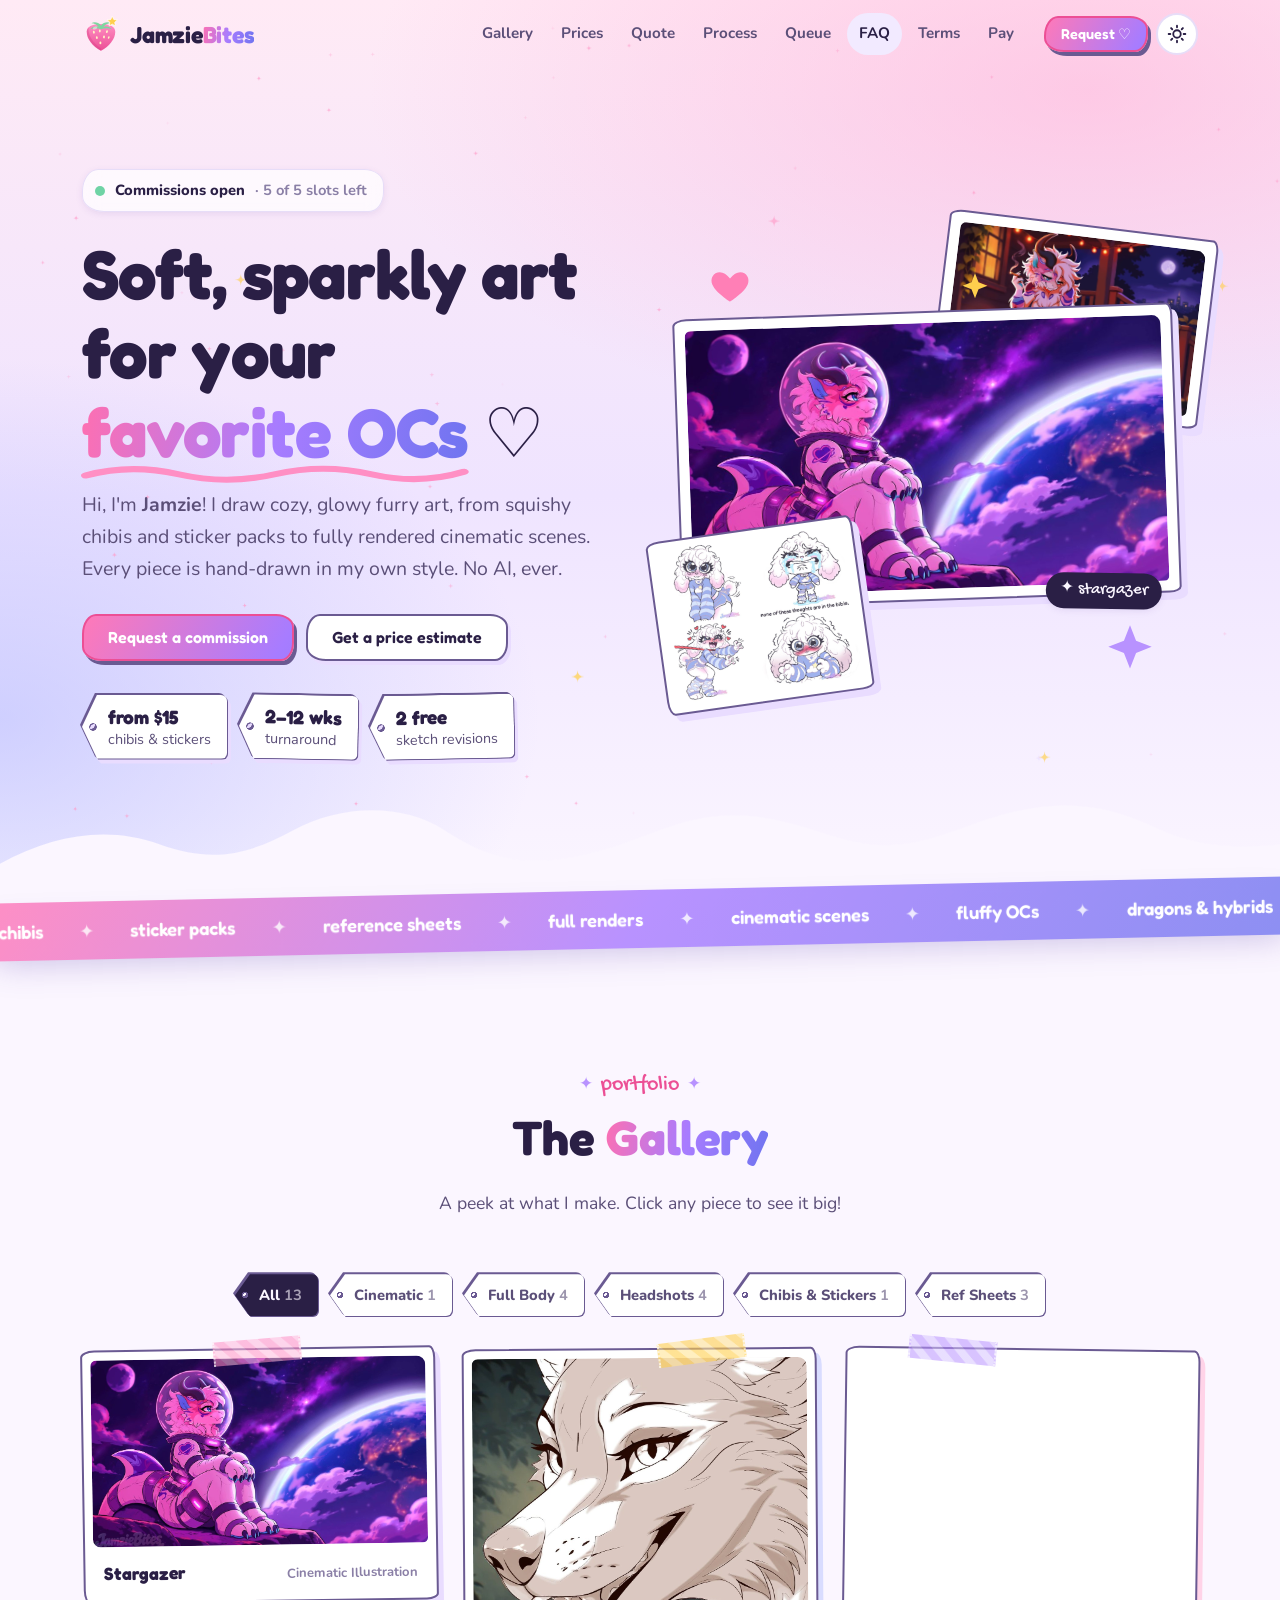
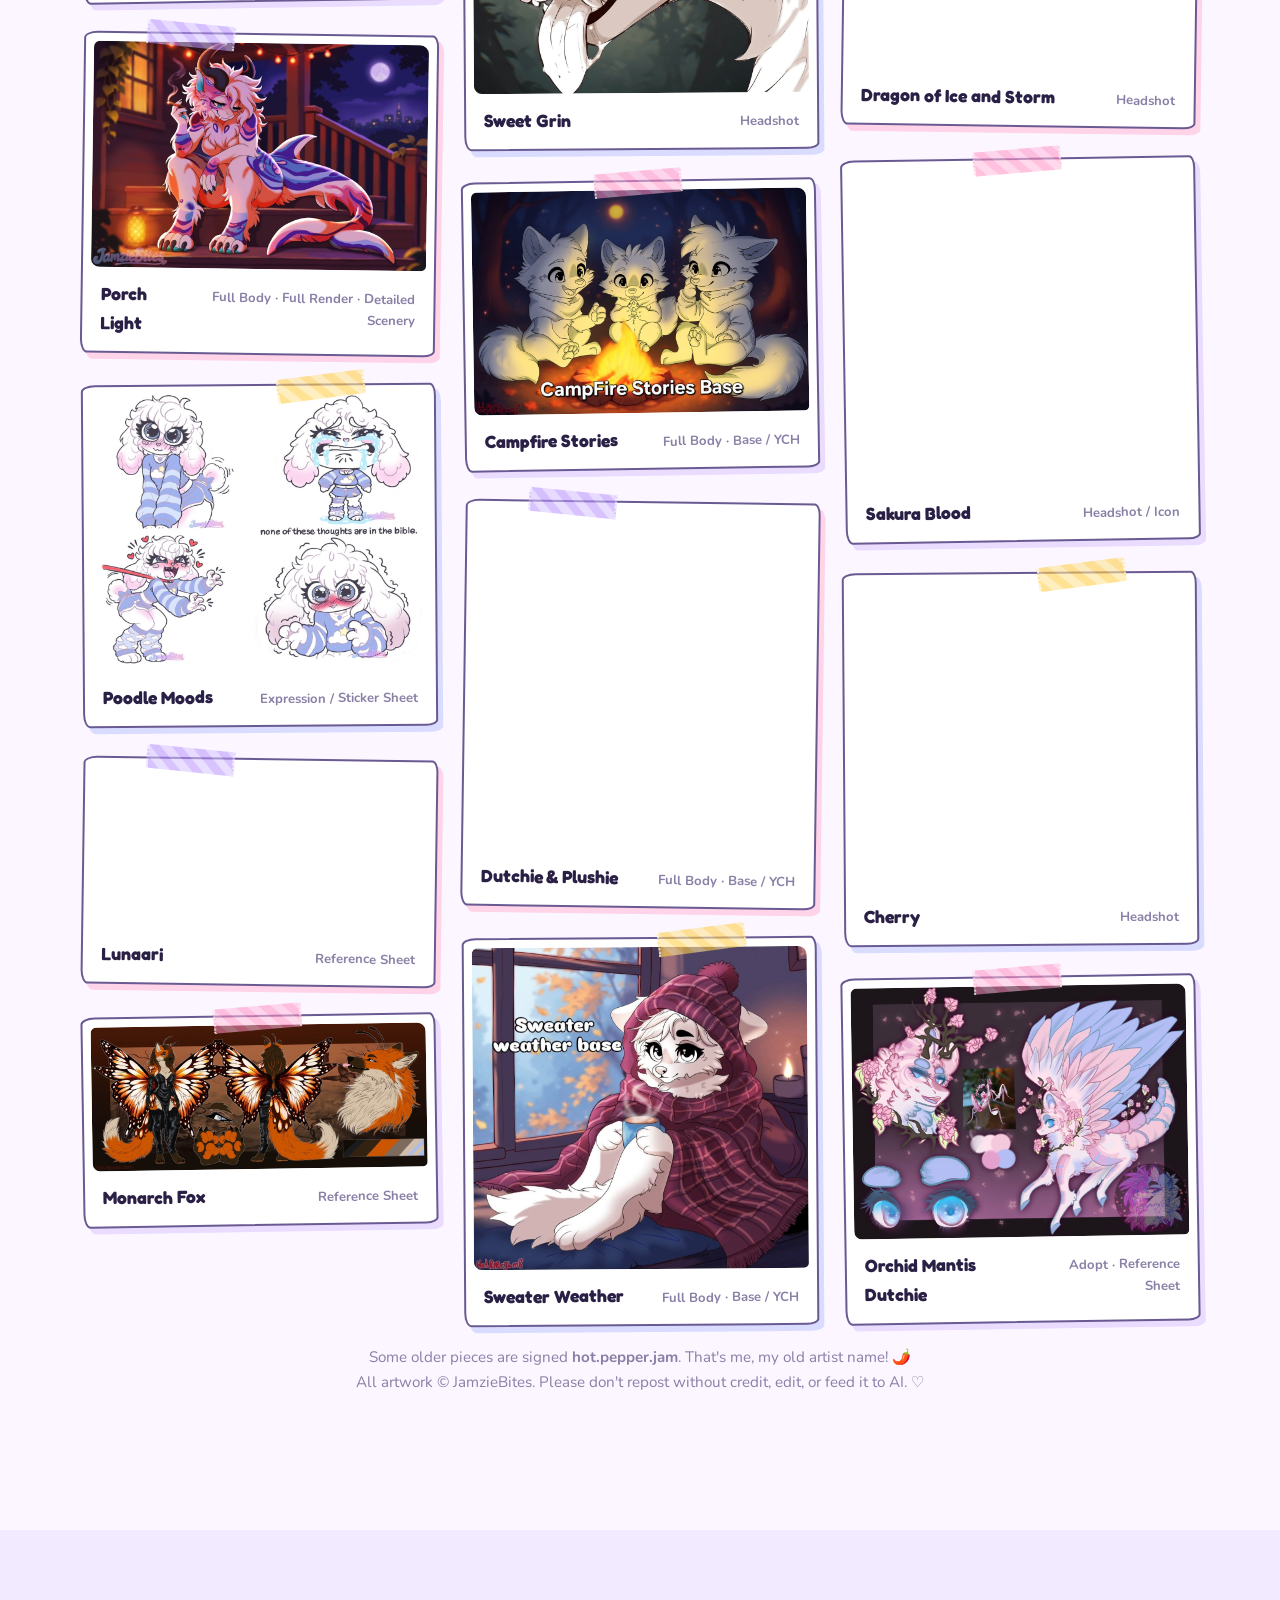
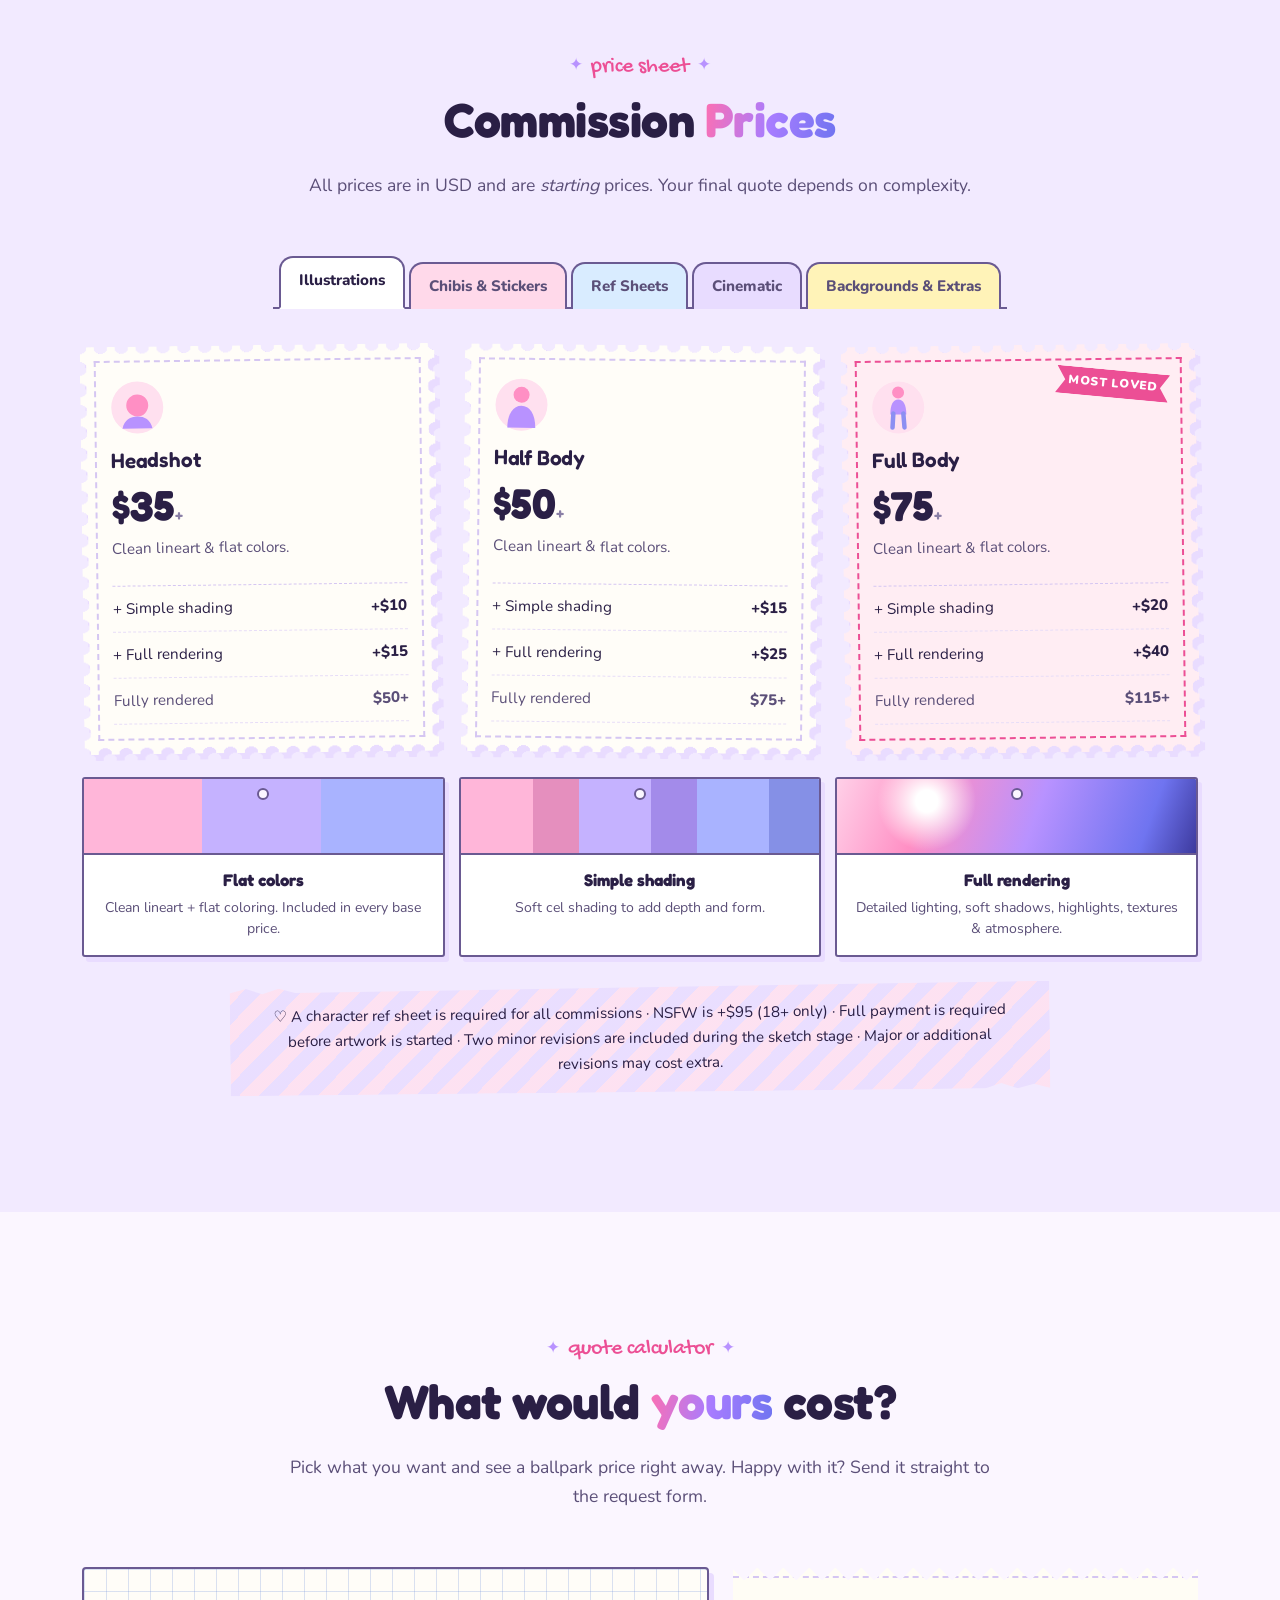
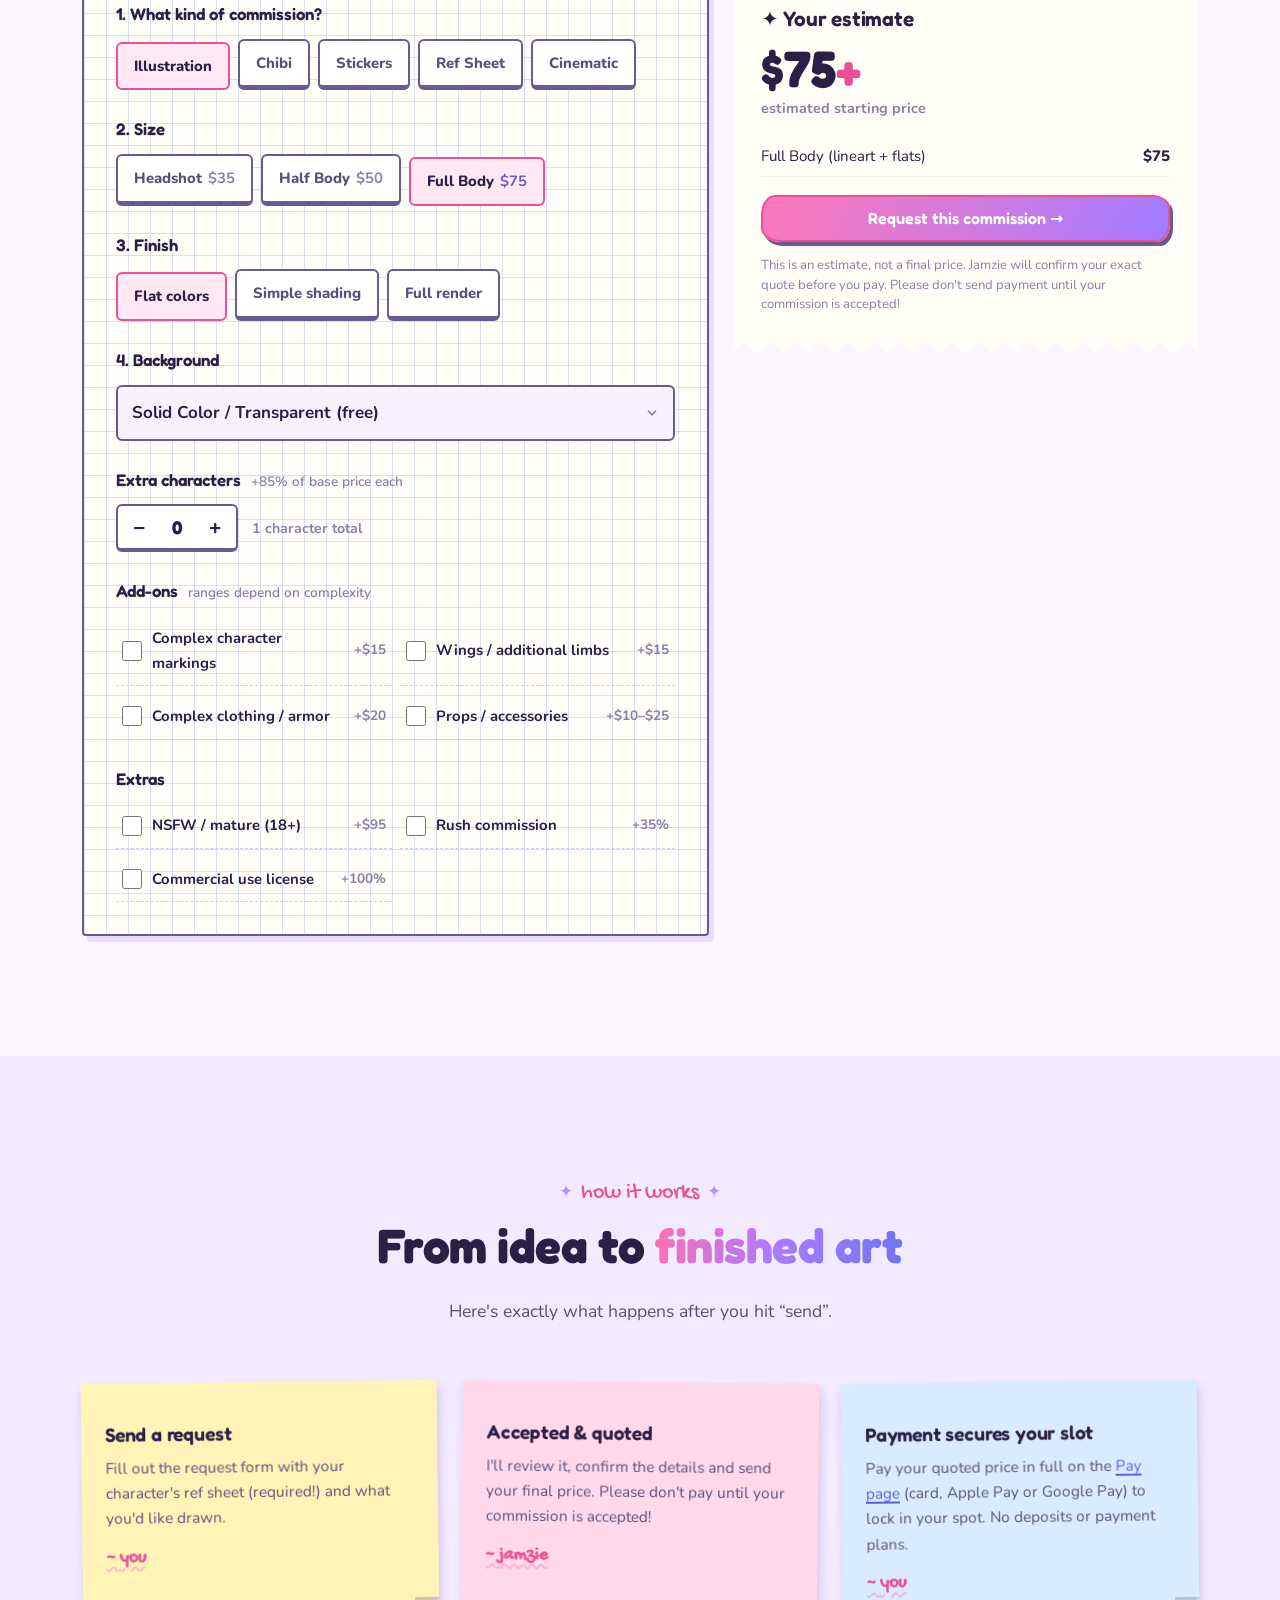
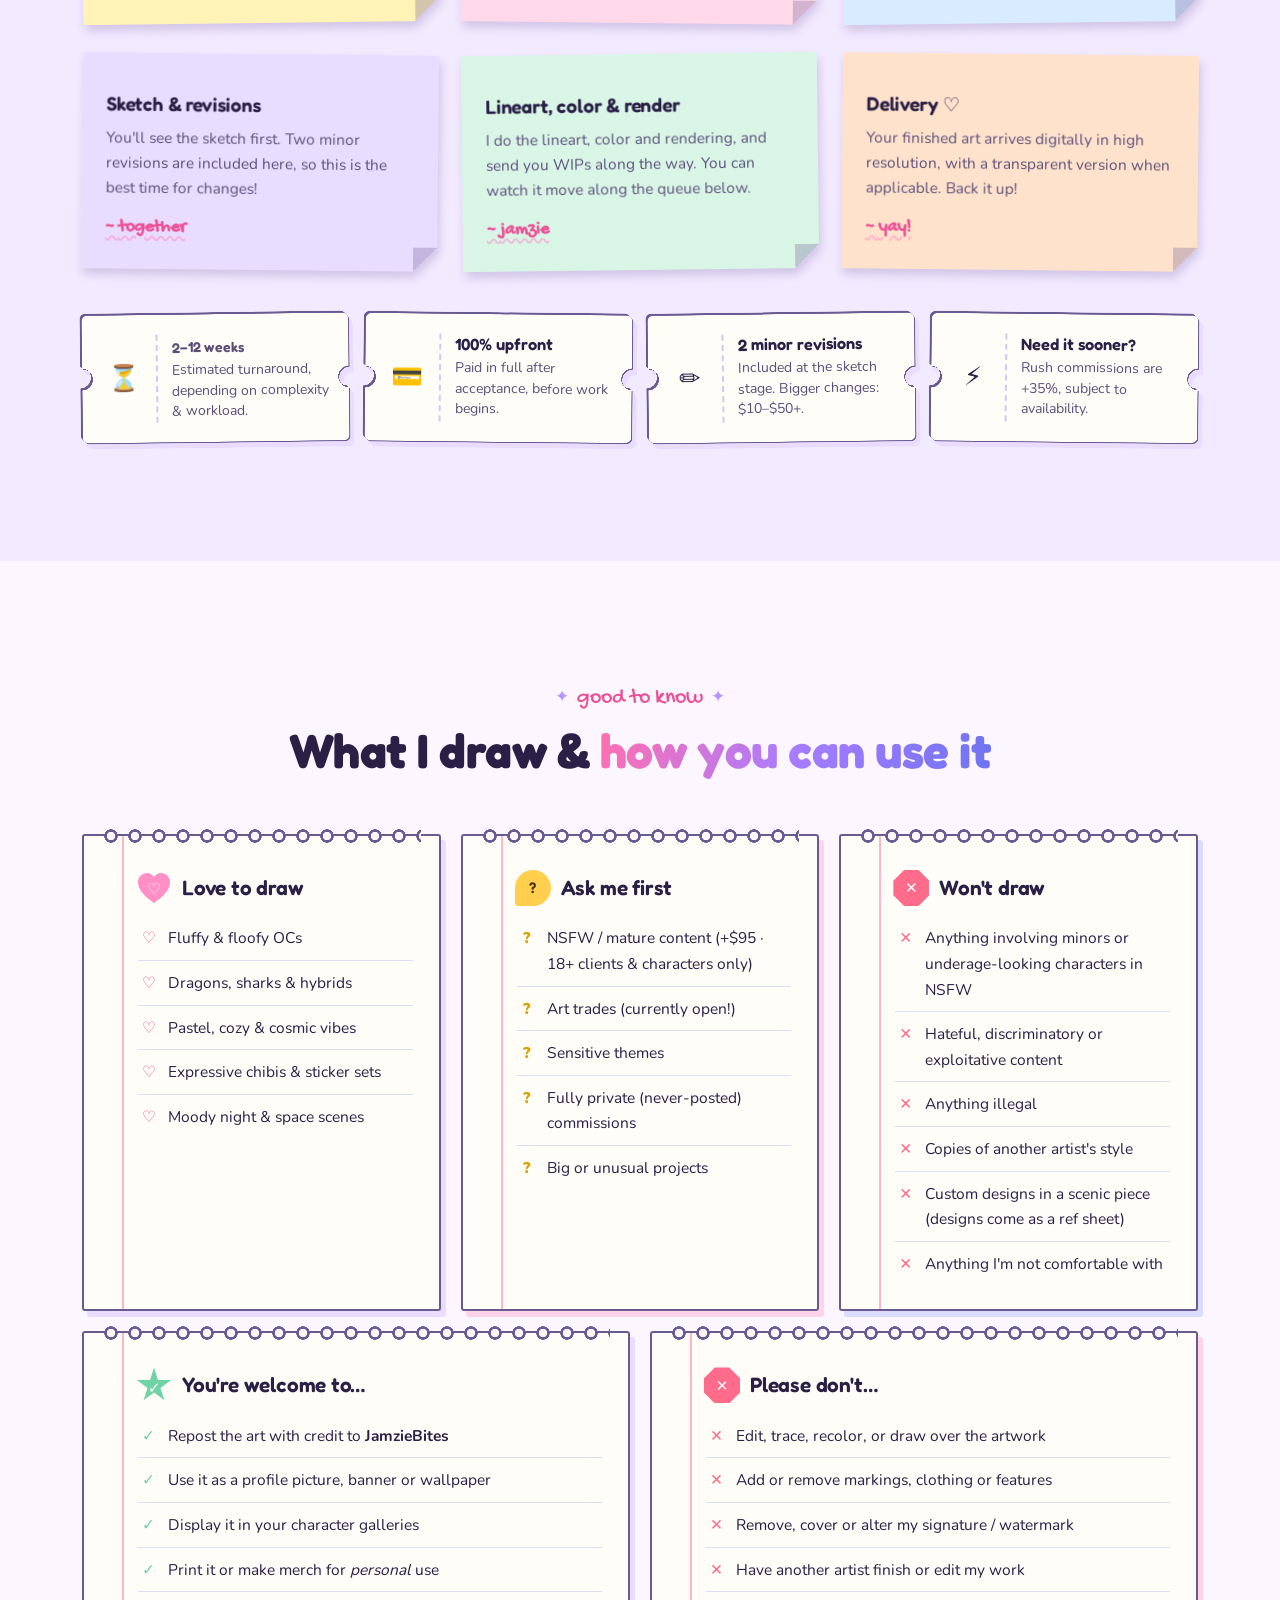
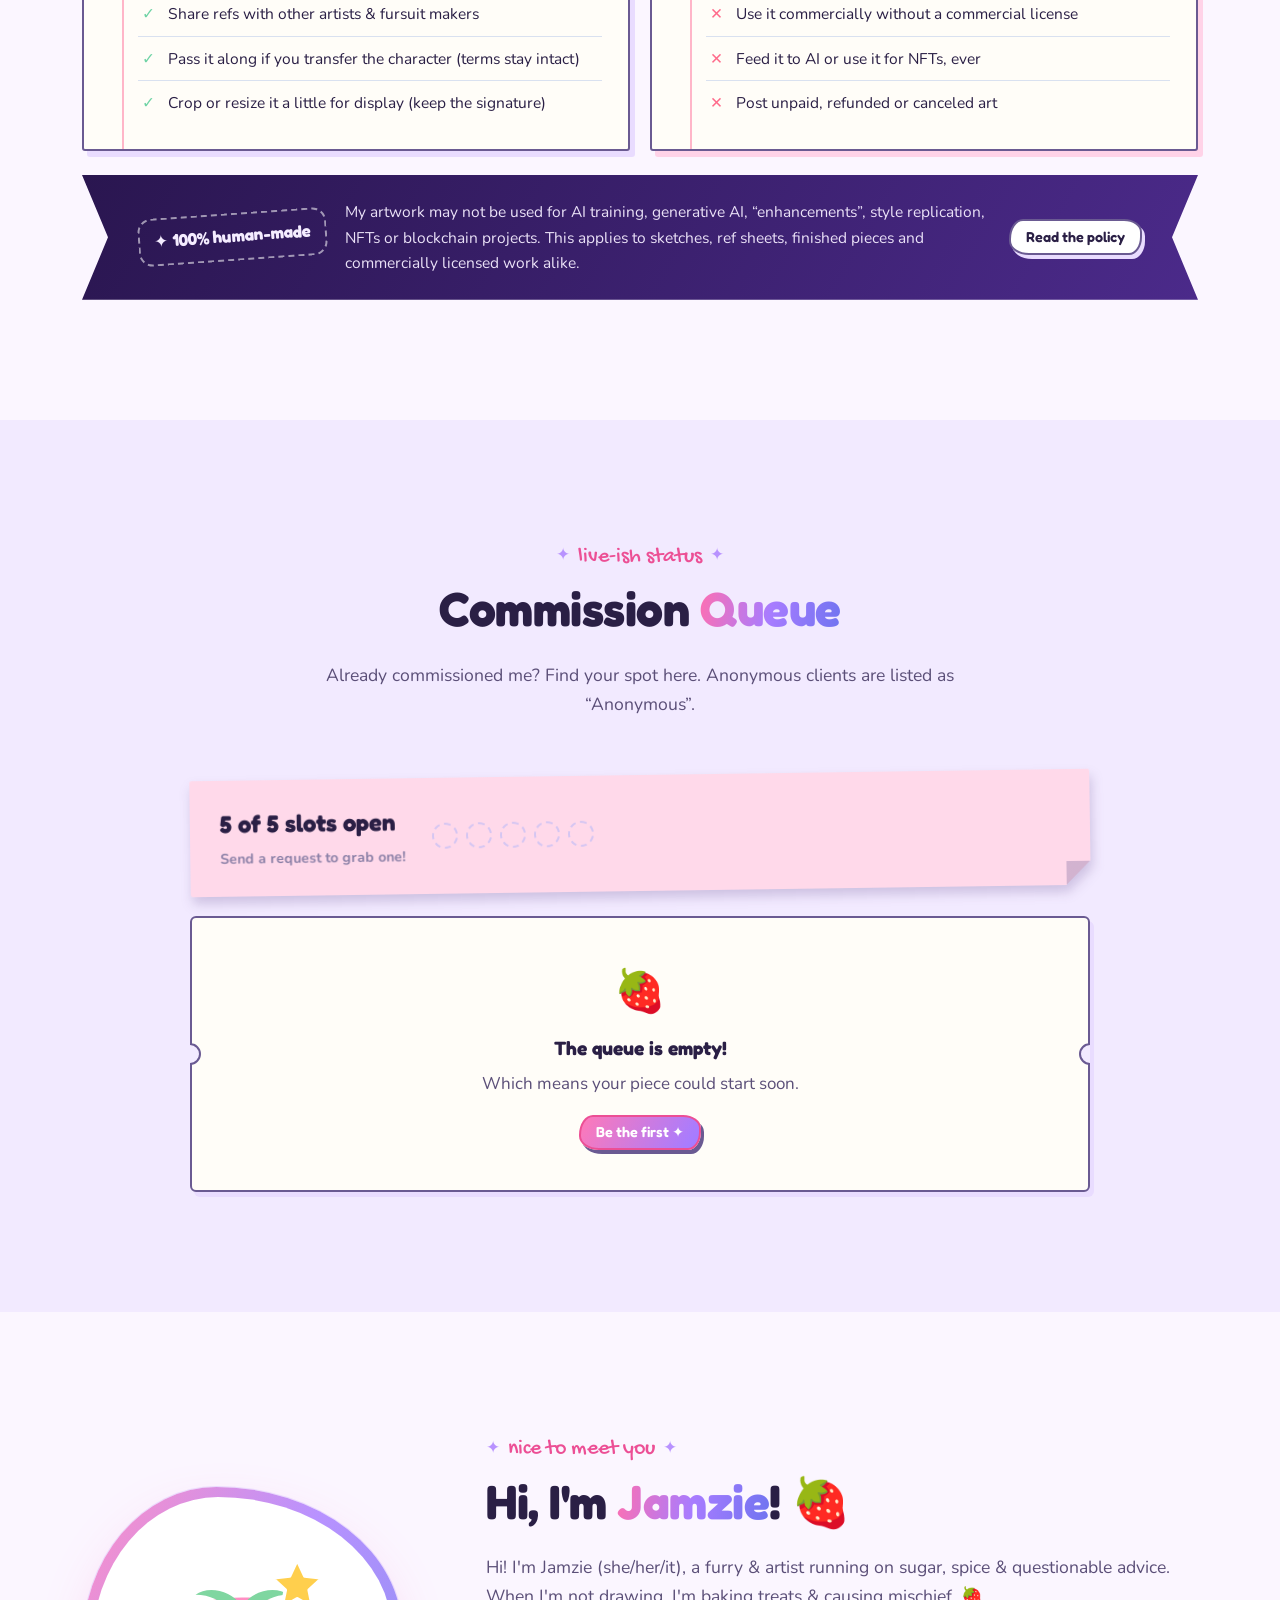
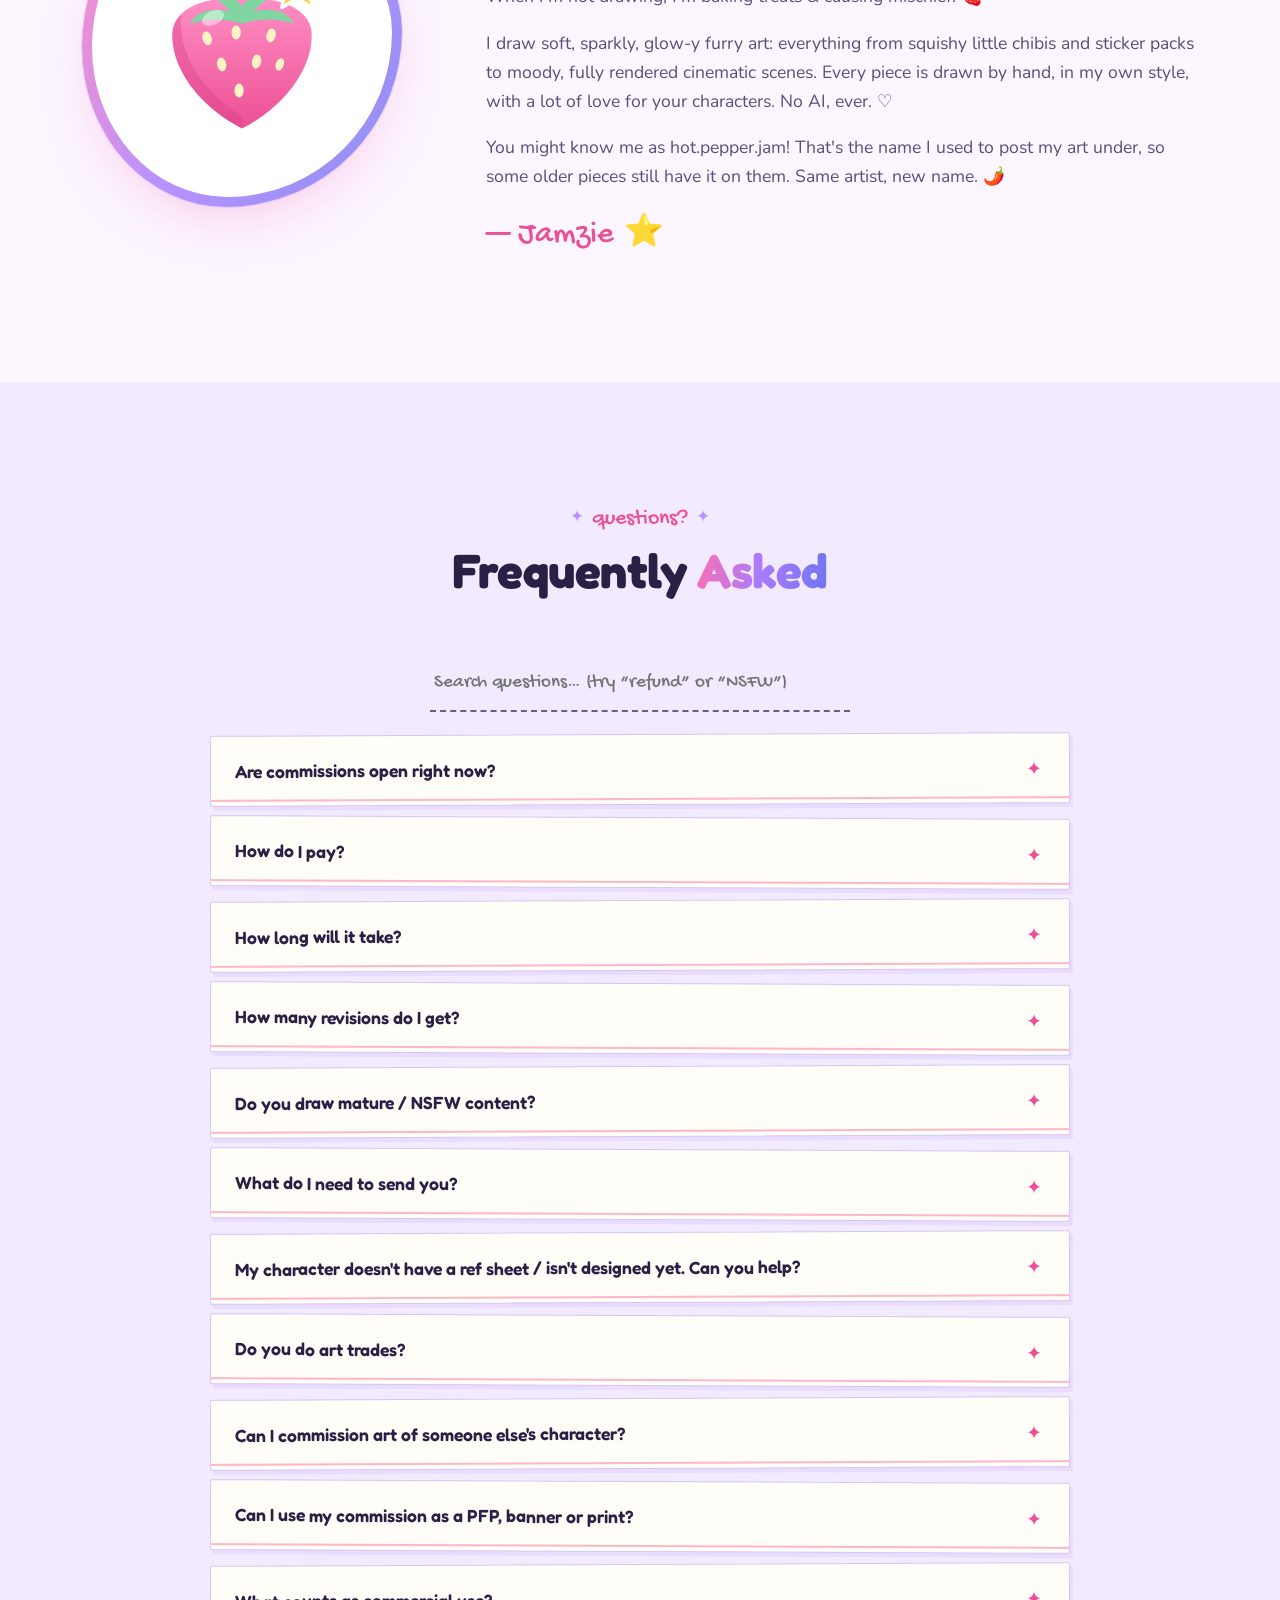
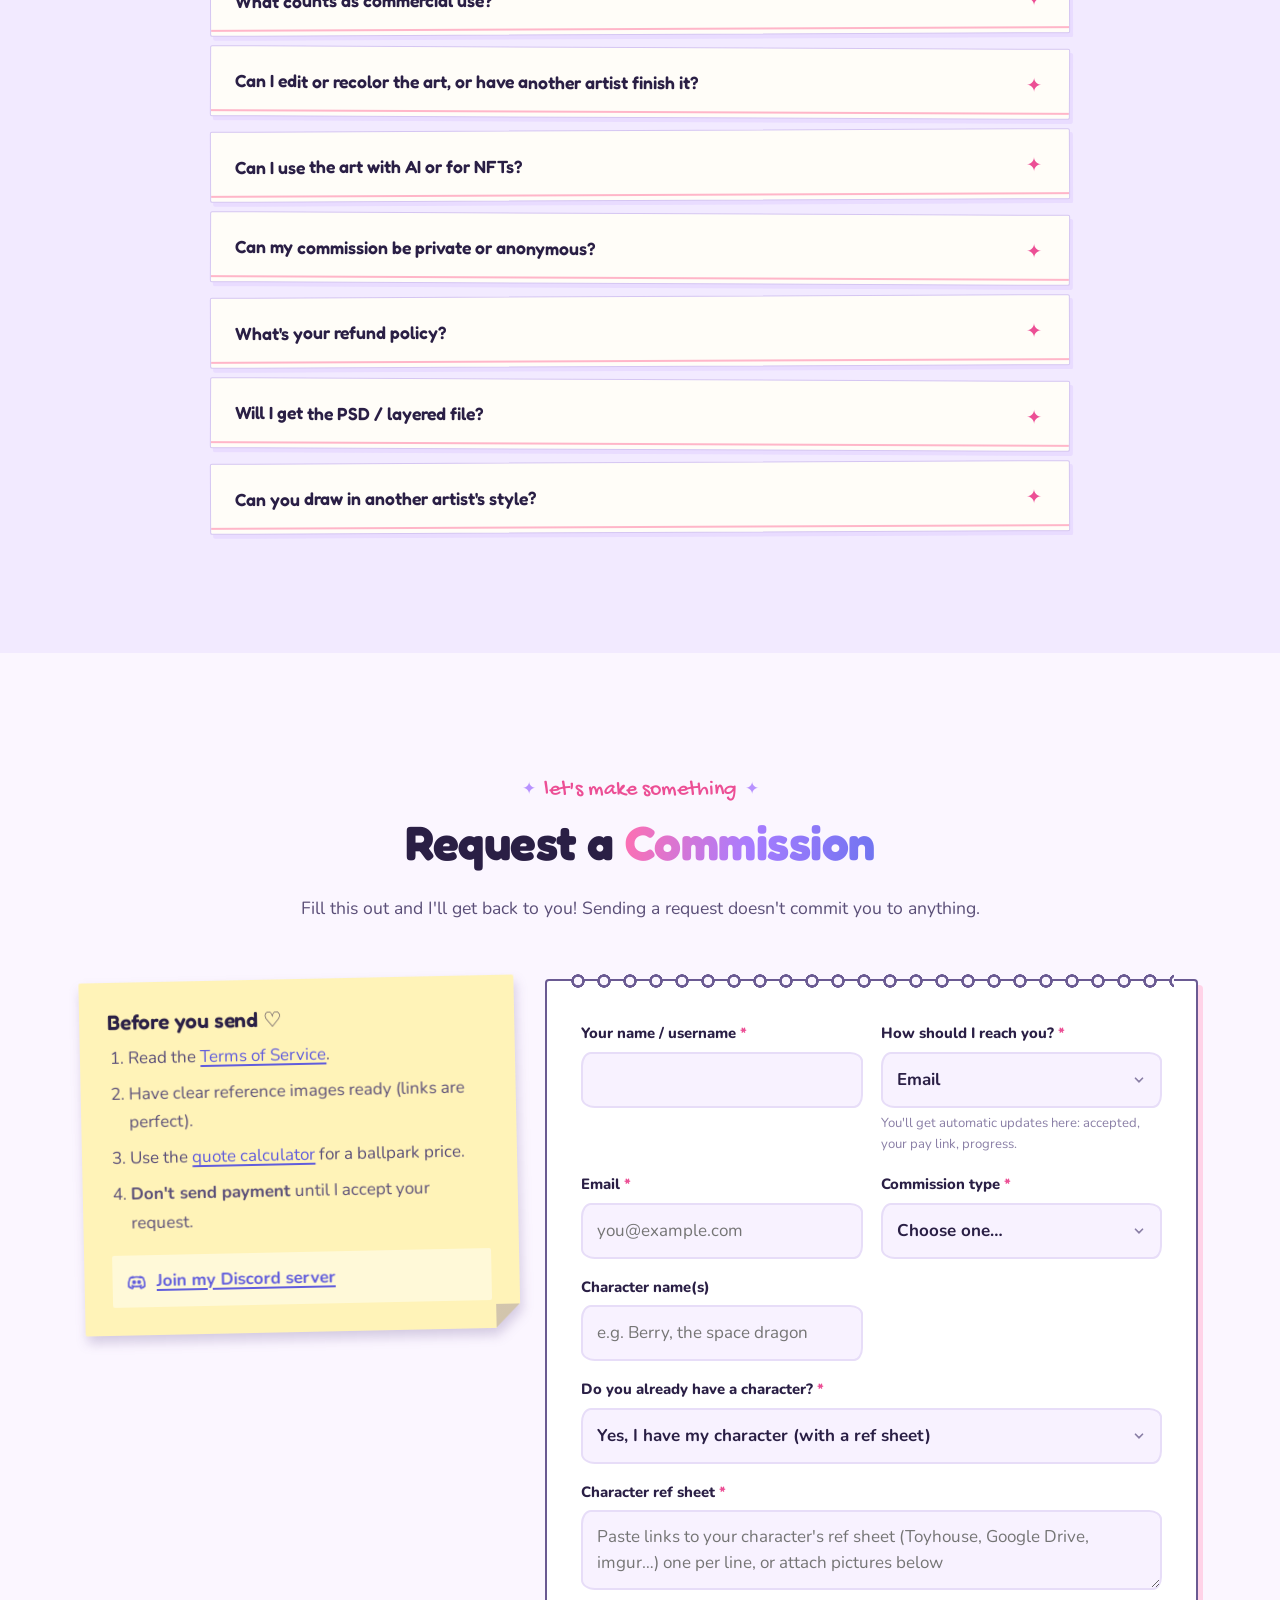
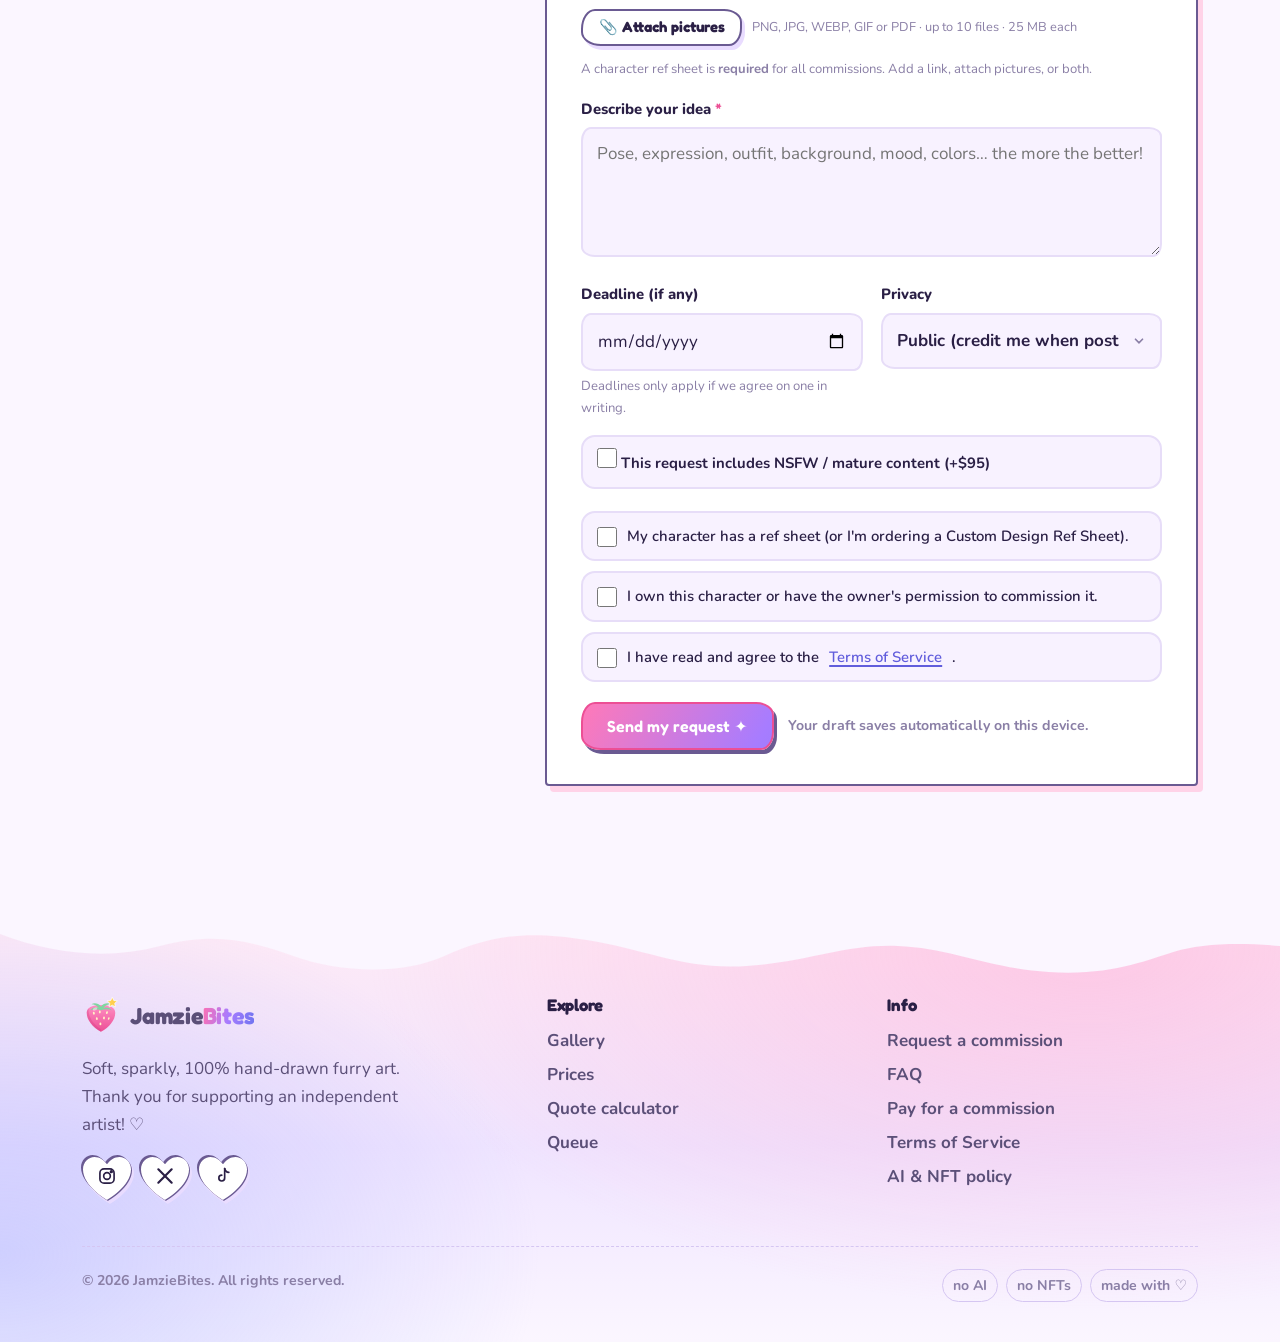
==== commit 5d697c8b: "Free promo groundwork: Google structured data + request source tracking - JSON-LD (WebSite, Person i" ====
--- a/index.html
+++ b/index.html
@@ -19,6 +19,48 @@
   <meta property="og:image" content="https://jamziebites.com/assets/art/stargazer-astronaut.jpg">
   <meta property="og:url" content="https://jamziebites.com/">
   <link rel="canonical" href="https://jamziebites.com/">
+  <meta name="twitter:image" content="https://jamziebites.com/assets/art/stargazer-astronaut.jpg">
+
+  <!-- Tells Google who this is and what's offered (data only, never runs) -->
+  <script type="application/ld+json">
+  {
+    "@context": "https://schema.org",
+    "@graph": [
+      {
+        "@type": "WebSite",
+        "@id": "https://jamziebites.com/#website",
+        "url": "https://jamziebites.com/",
+        "name": "JamzieBites",
+        "description": "Furry art commissions by Jamzie: chibis, stickers, reference sheets, full renders and cinematic illustrations. Hand-drawn, never AI.",
+        "publisher": { "@id": "https://jamziebites.com/#jamzie" }
+      },
+      {
+        "@type": "Person",
+        "@id": "https://jamziebites.com/#jamzie",
+        "name": "Jamzie",
+        "alternateName": ["JamzieBites", "hot.pepper.jam"],
+        "url": "https://jamziebites.com/",
+        "jobTitle": "Furry artist",
+        "knowsAbout": ["Furry art", "Character reference sheets", "Chibi art", "Digital illustration"],
+        "sameAs": [
+          "https://www.instagram.com/jamziebites/",
+          "https://x.com/jamziebites",
+          "https://www.tiktok.com/@jamziebites",
+          "https://www.furaffinity.net/user/llkassbeell/"
+        ]
+      },
+      {
+        "@type": "Service",
+        "name": "Furry art commissions",
+        "serviceType": "Digital art commissions",
+        "provider": { "@id": "https://jamziebites.com/#jamzie" },
+        "areaServed": "Worldwide",
+        "url": "https://jamziebites.com/#prices",
+        "offers": { "@type": "Offer", "priceCurrency": "USD", "price": "15", "description": "Chibis and stickers from $15; headshots, half body, full body, reference sheets and cinematic illustrations available." }
+      }
+    ]
+  }
+  </script>
   <meta name="twitter:card" content="summary_large_image">
   <meta name="twitter:site" content="@jamziebites">
 
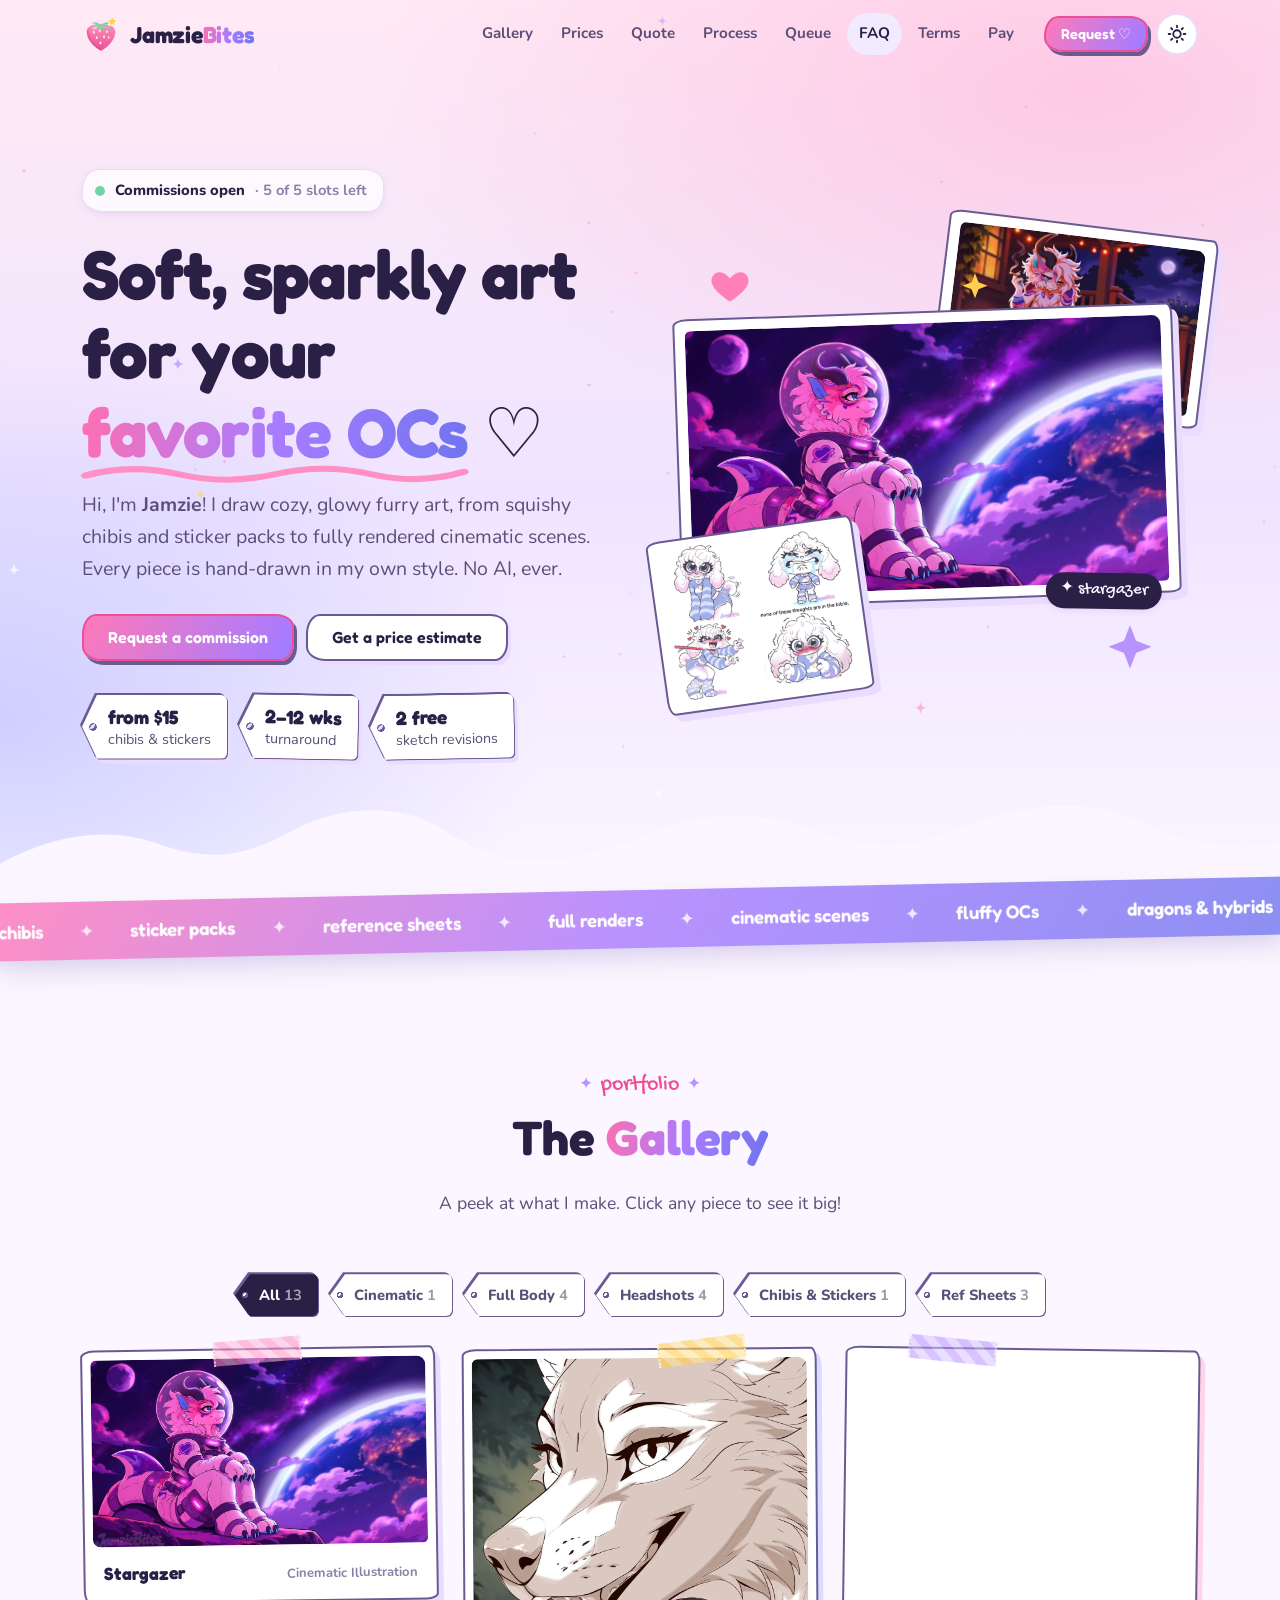
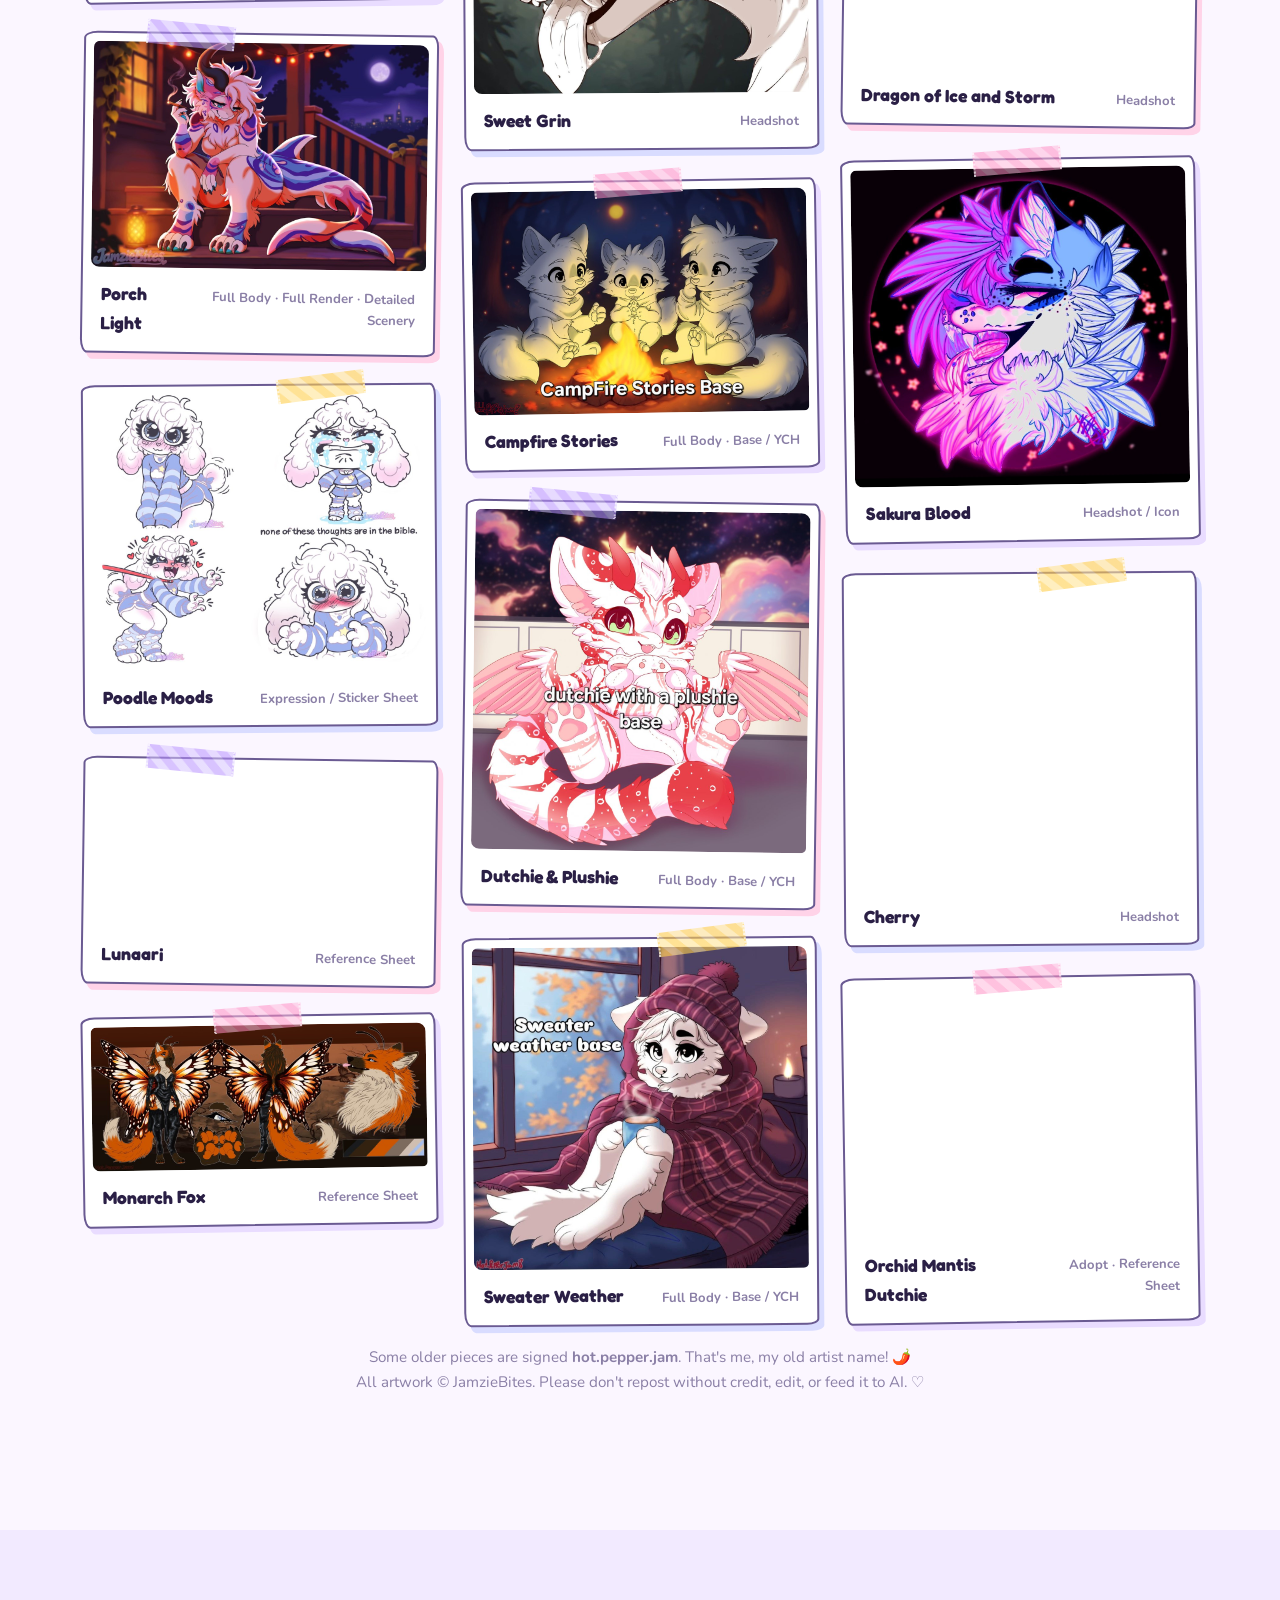
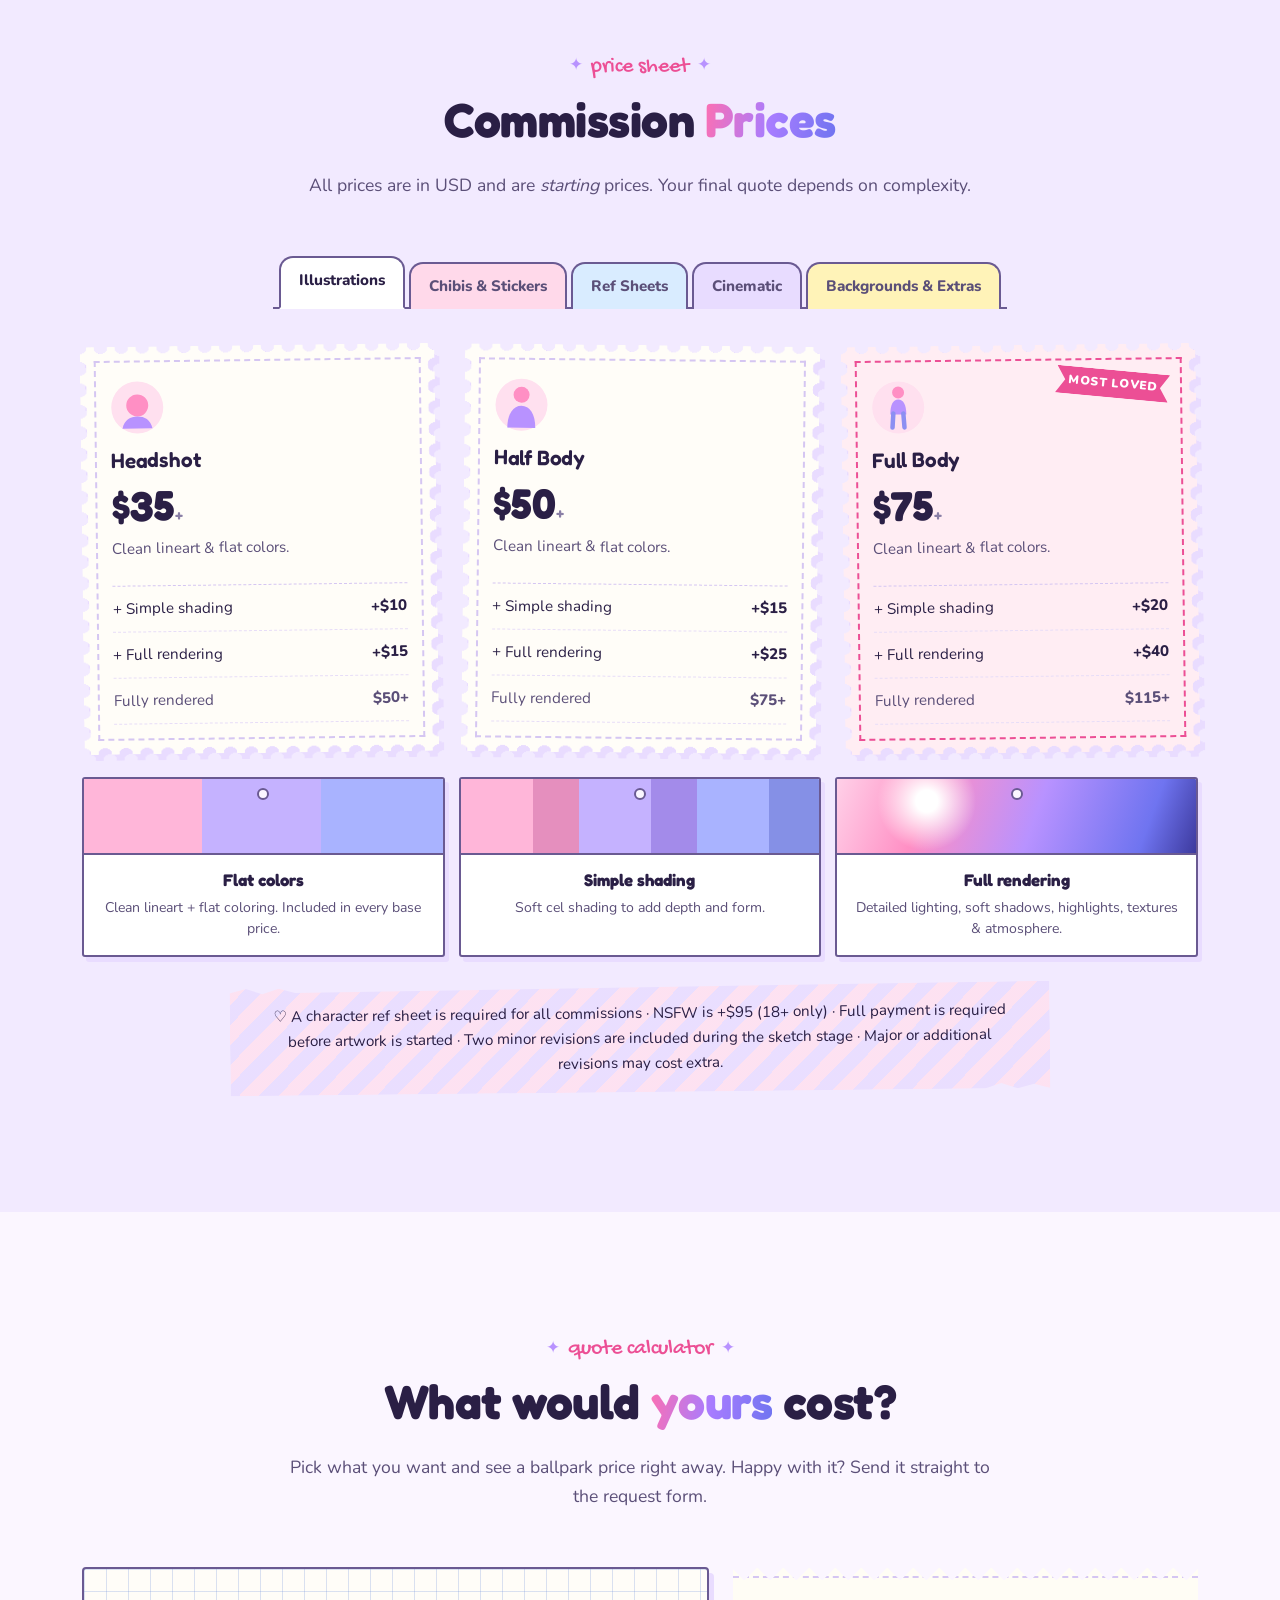
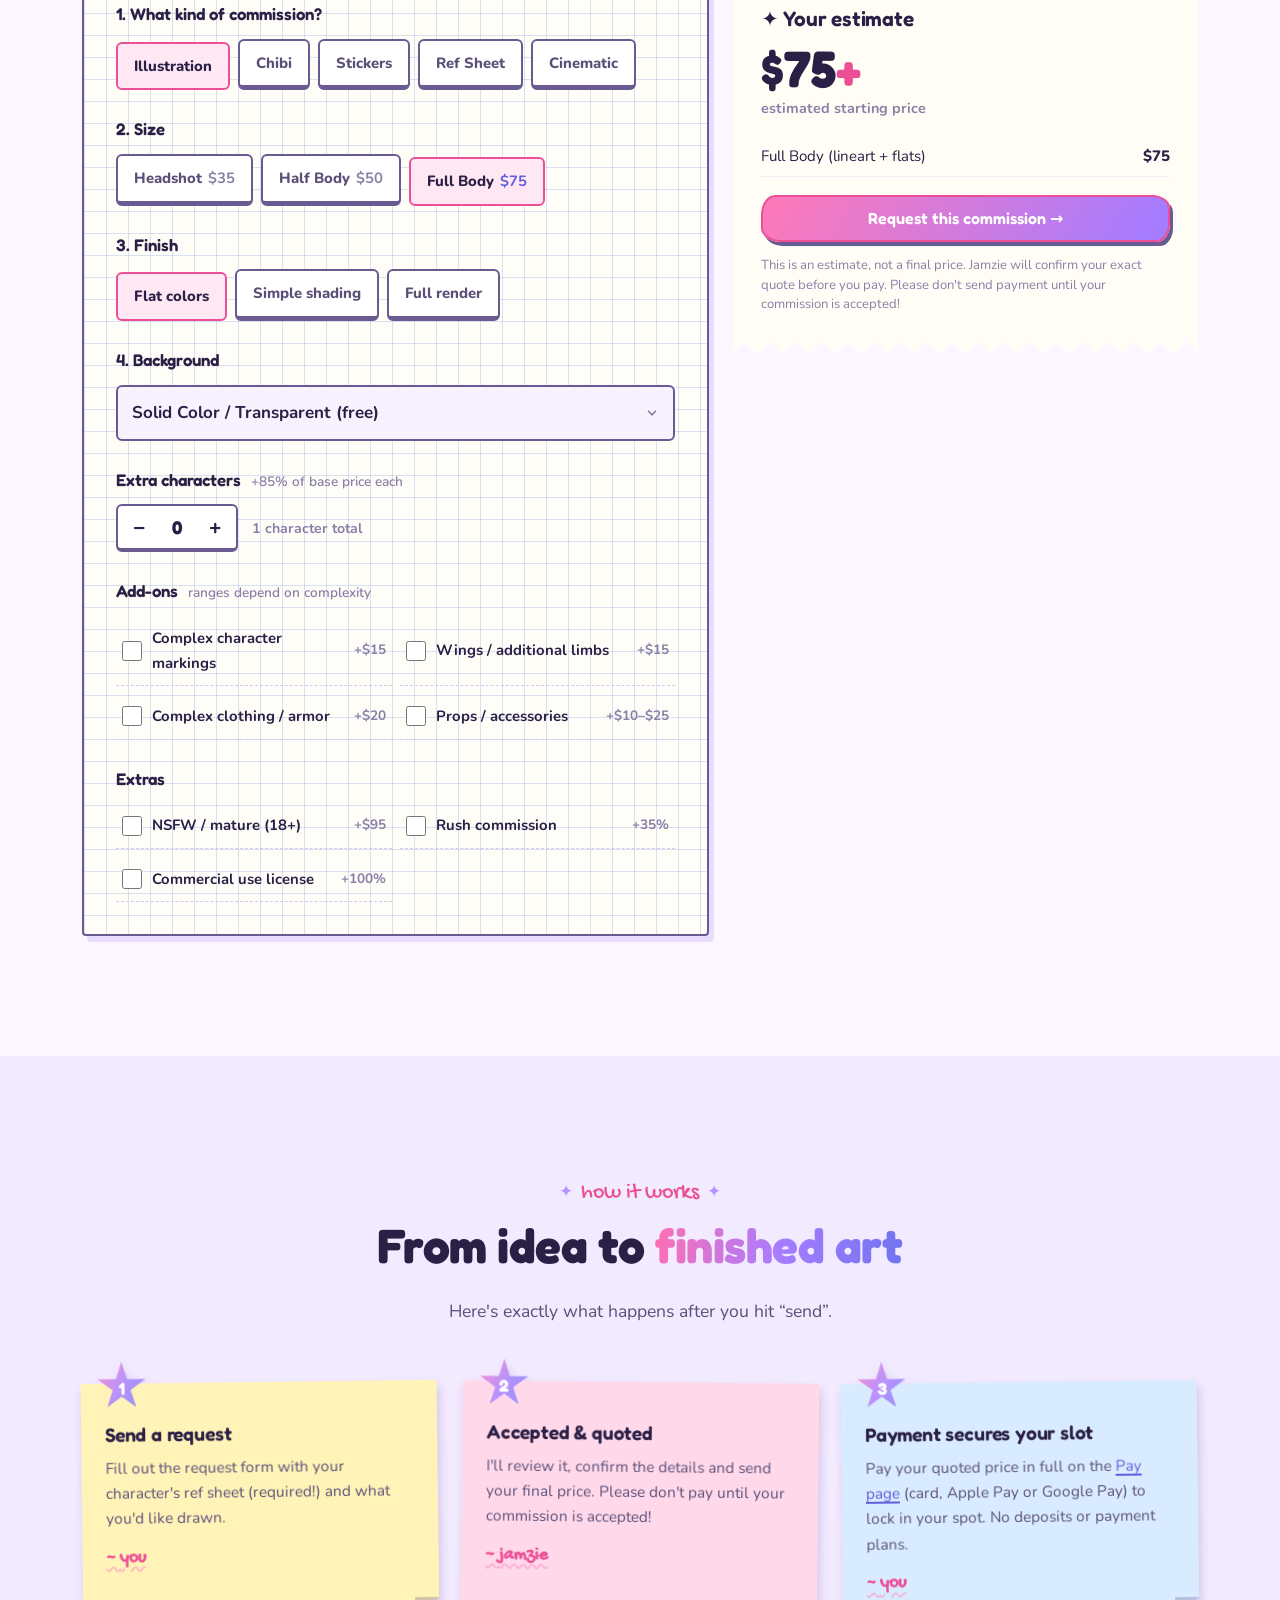
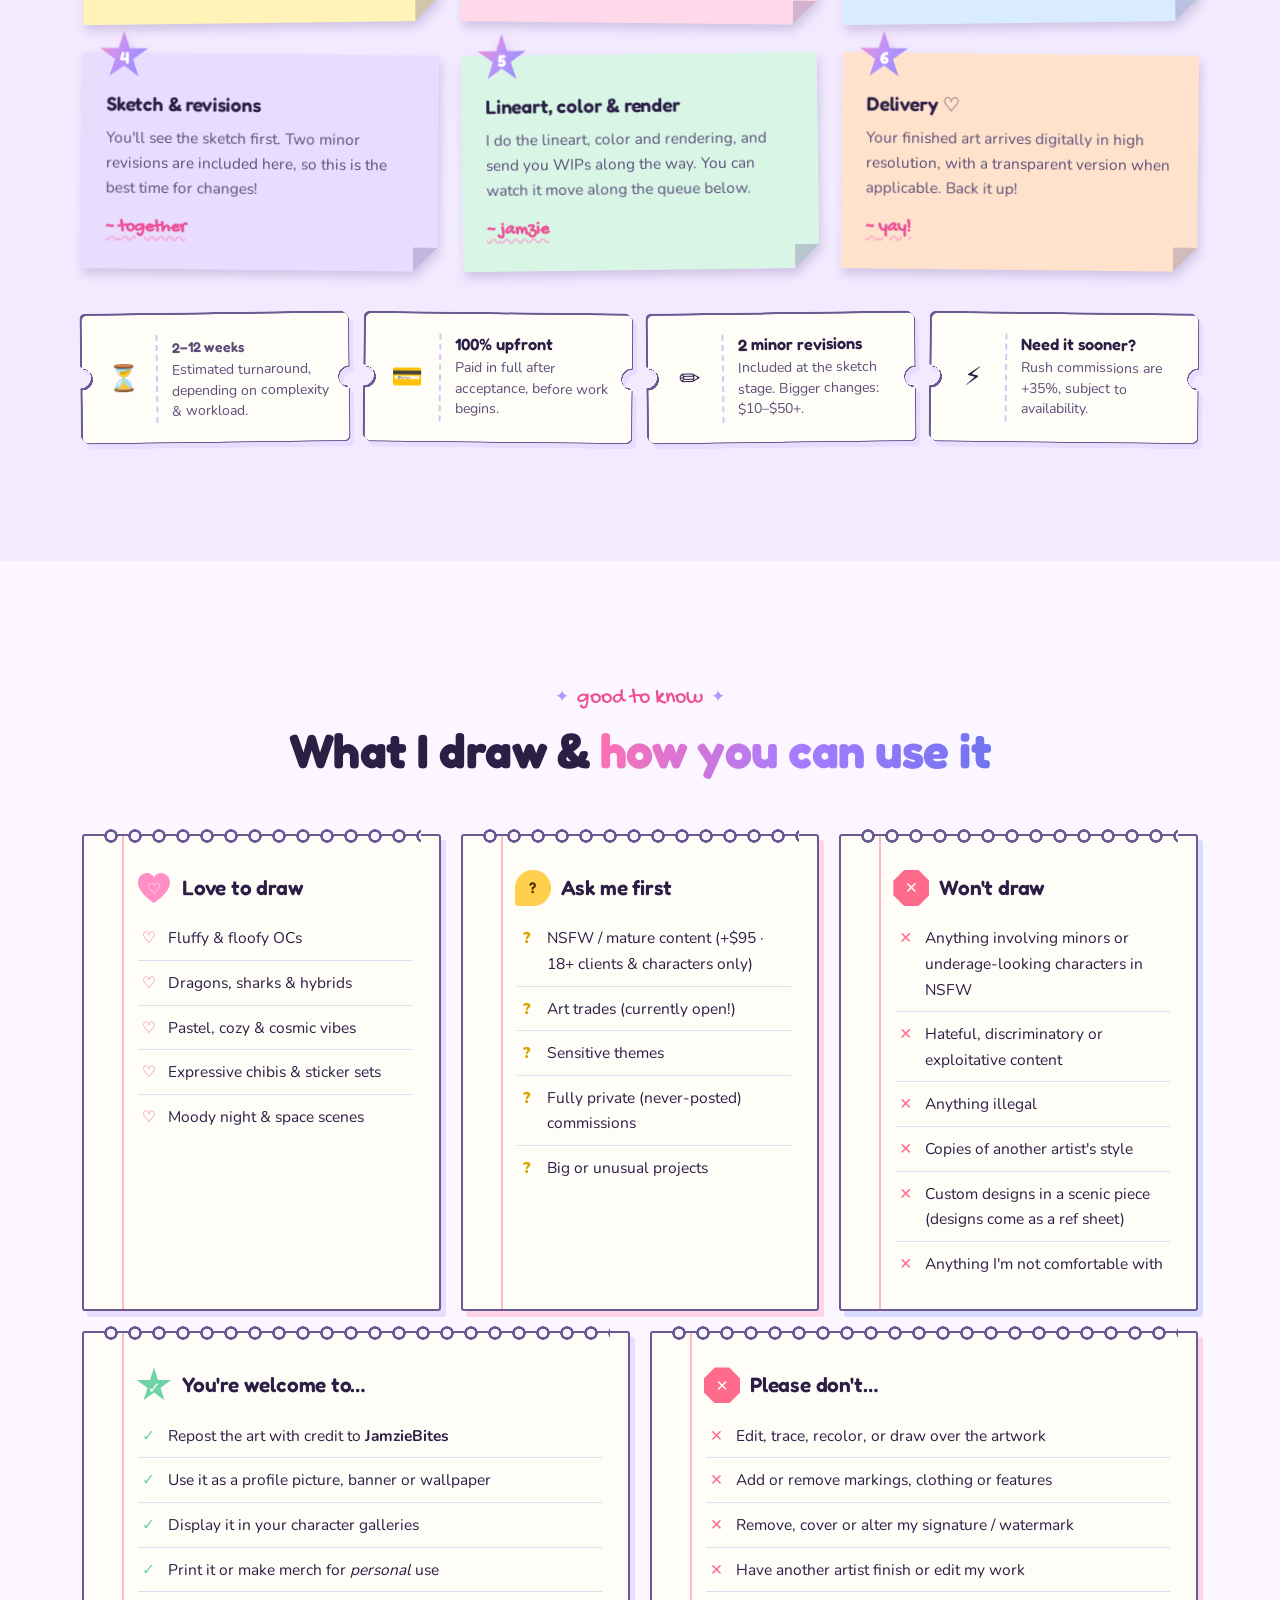
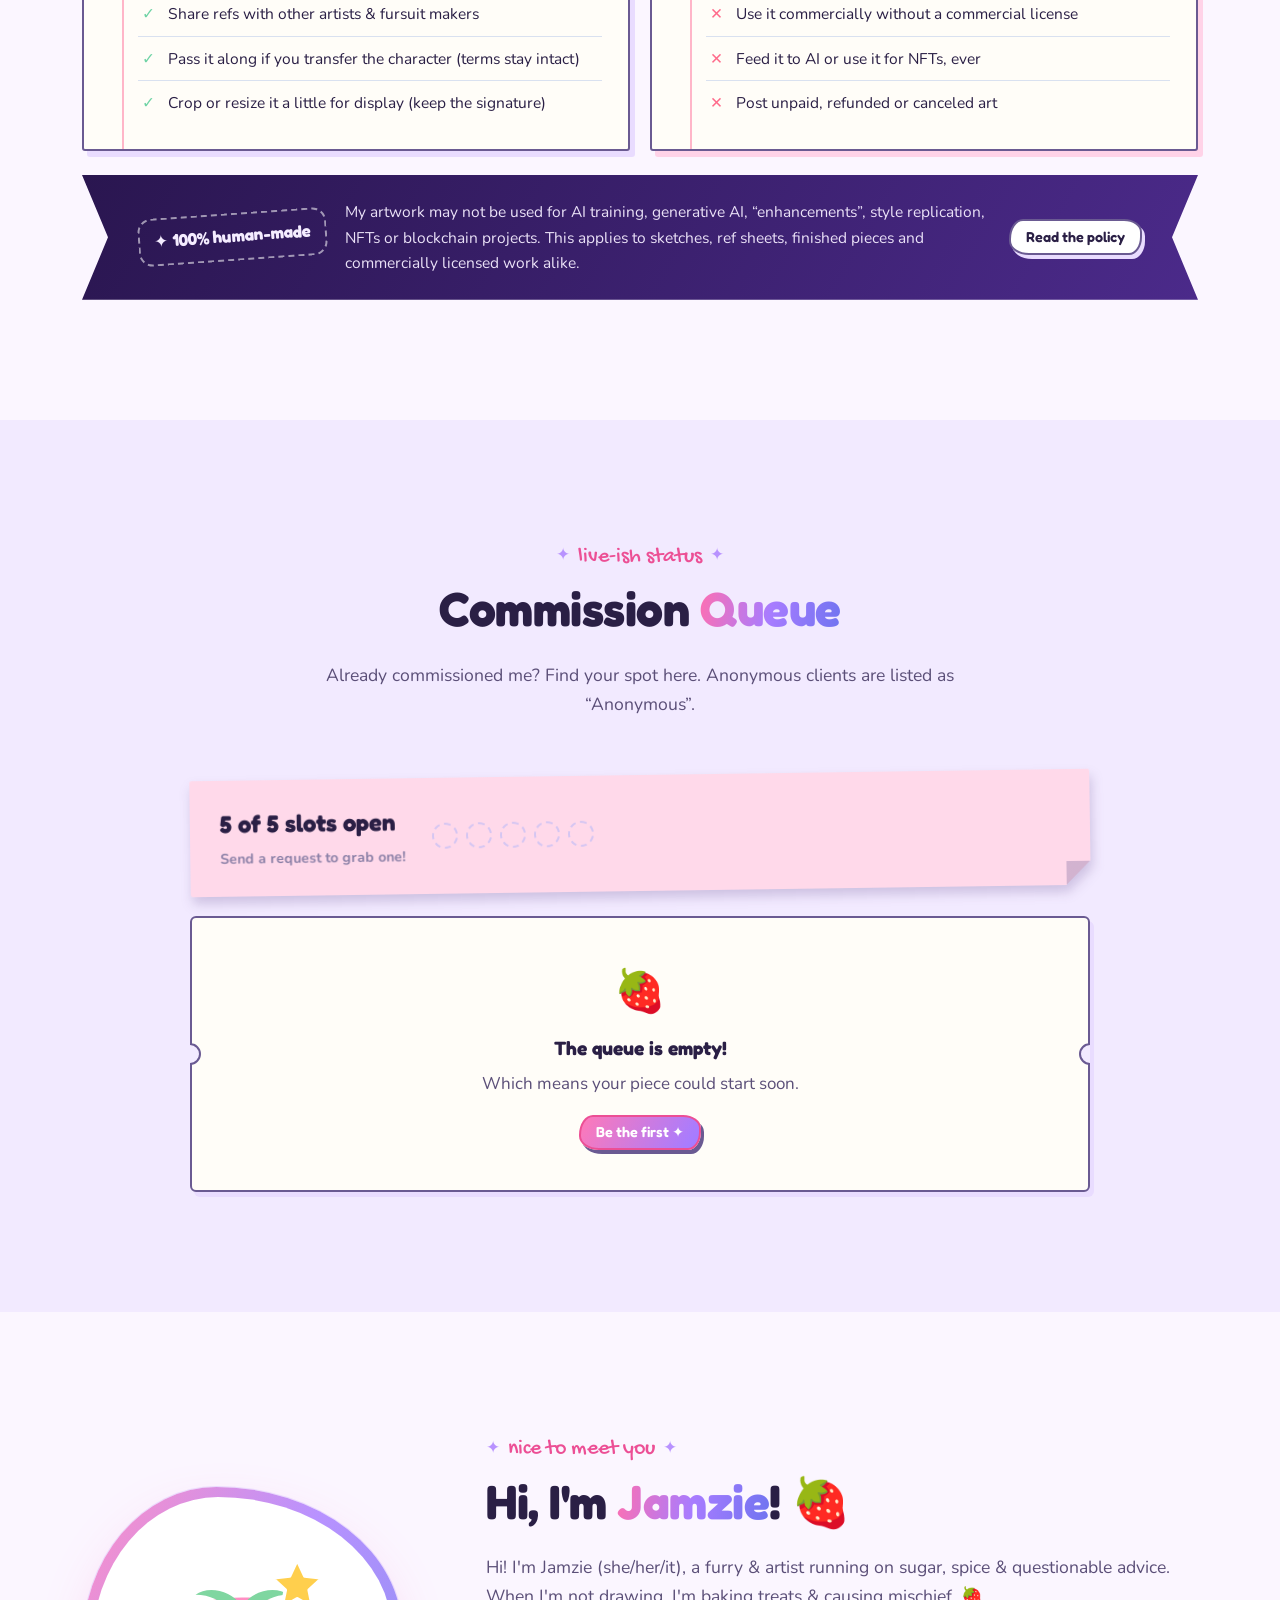
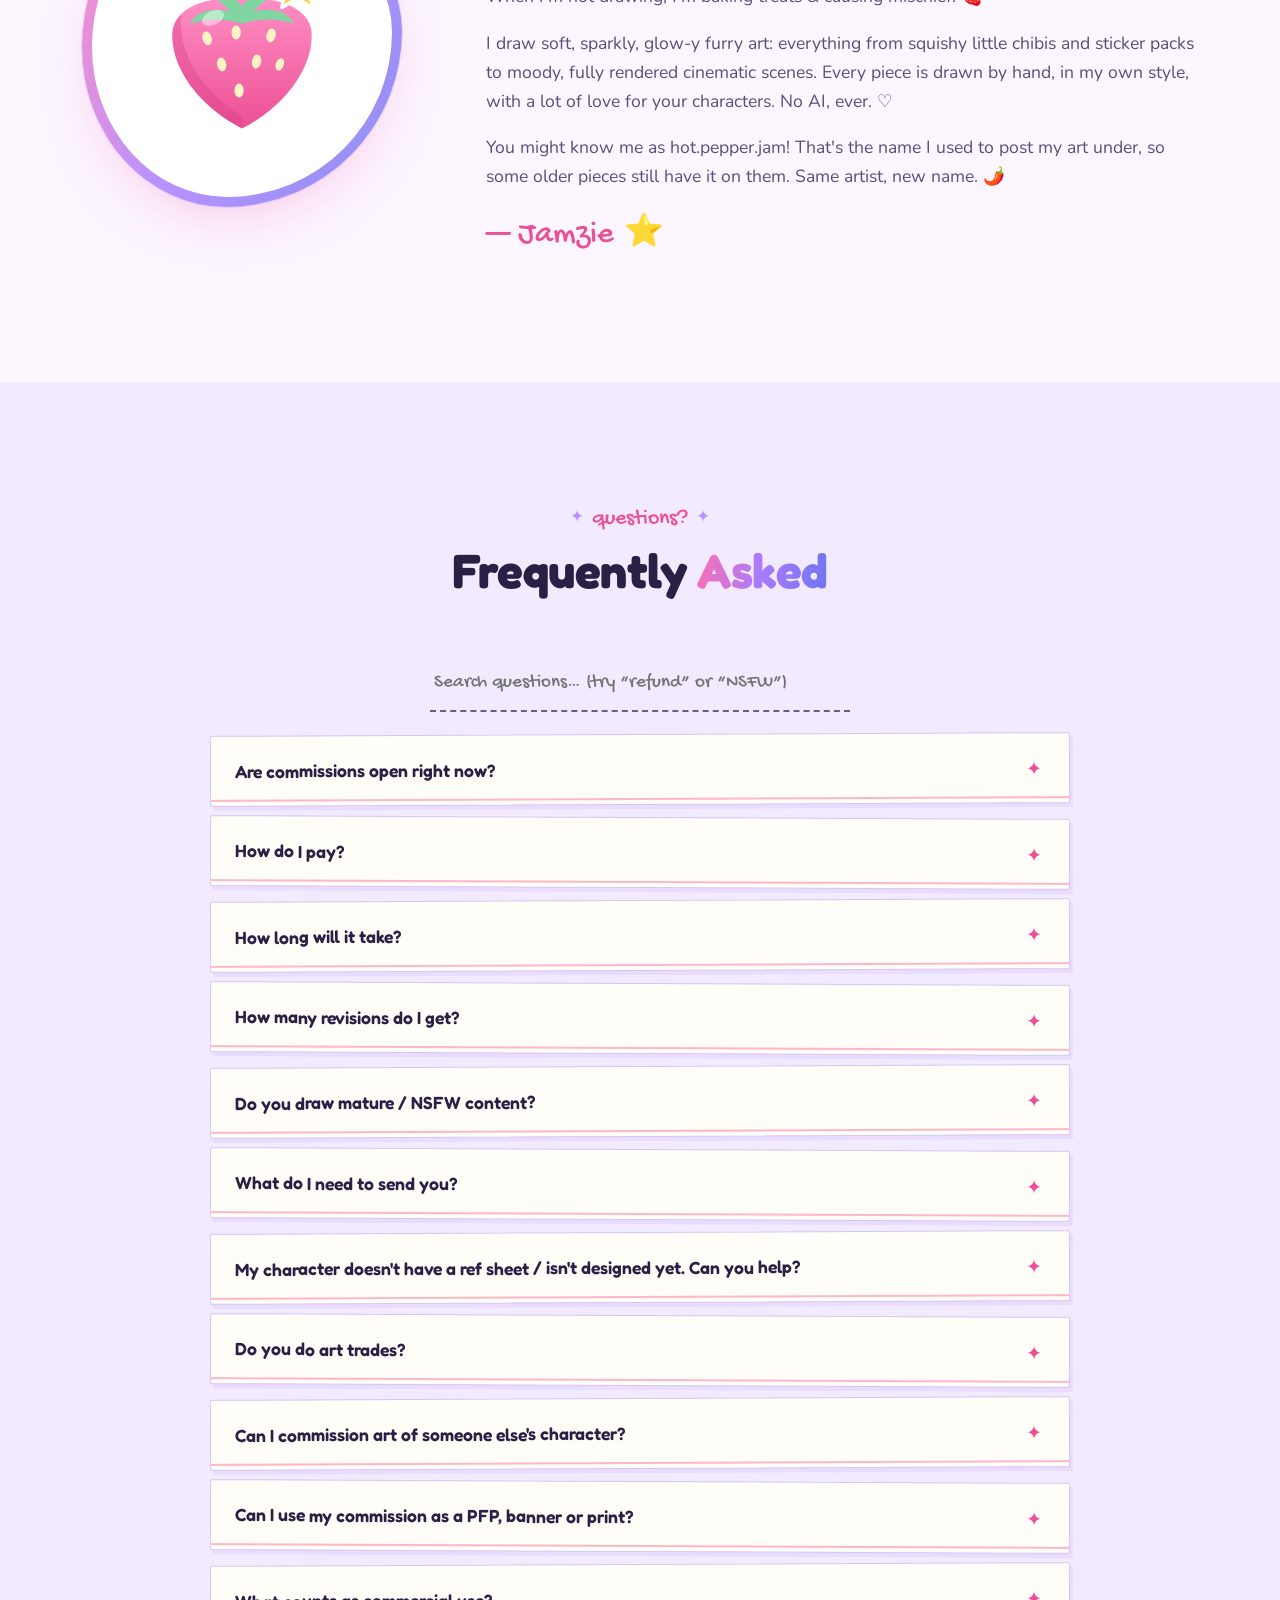
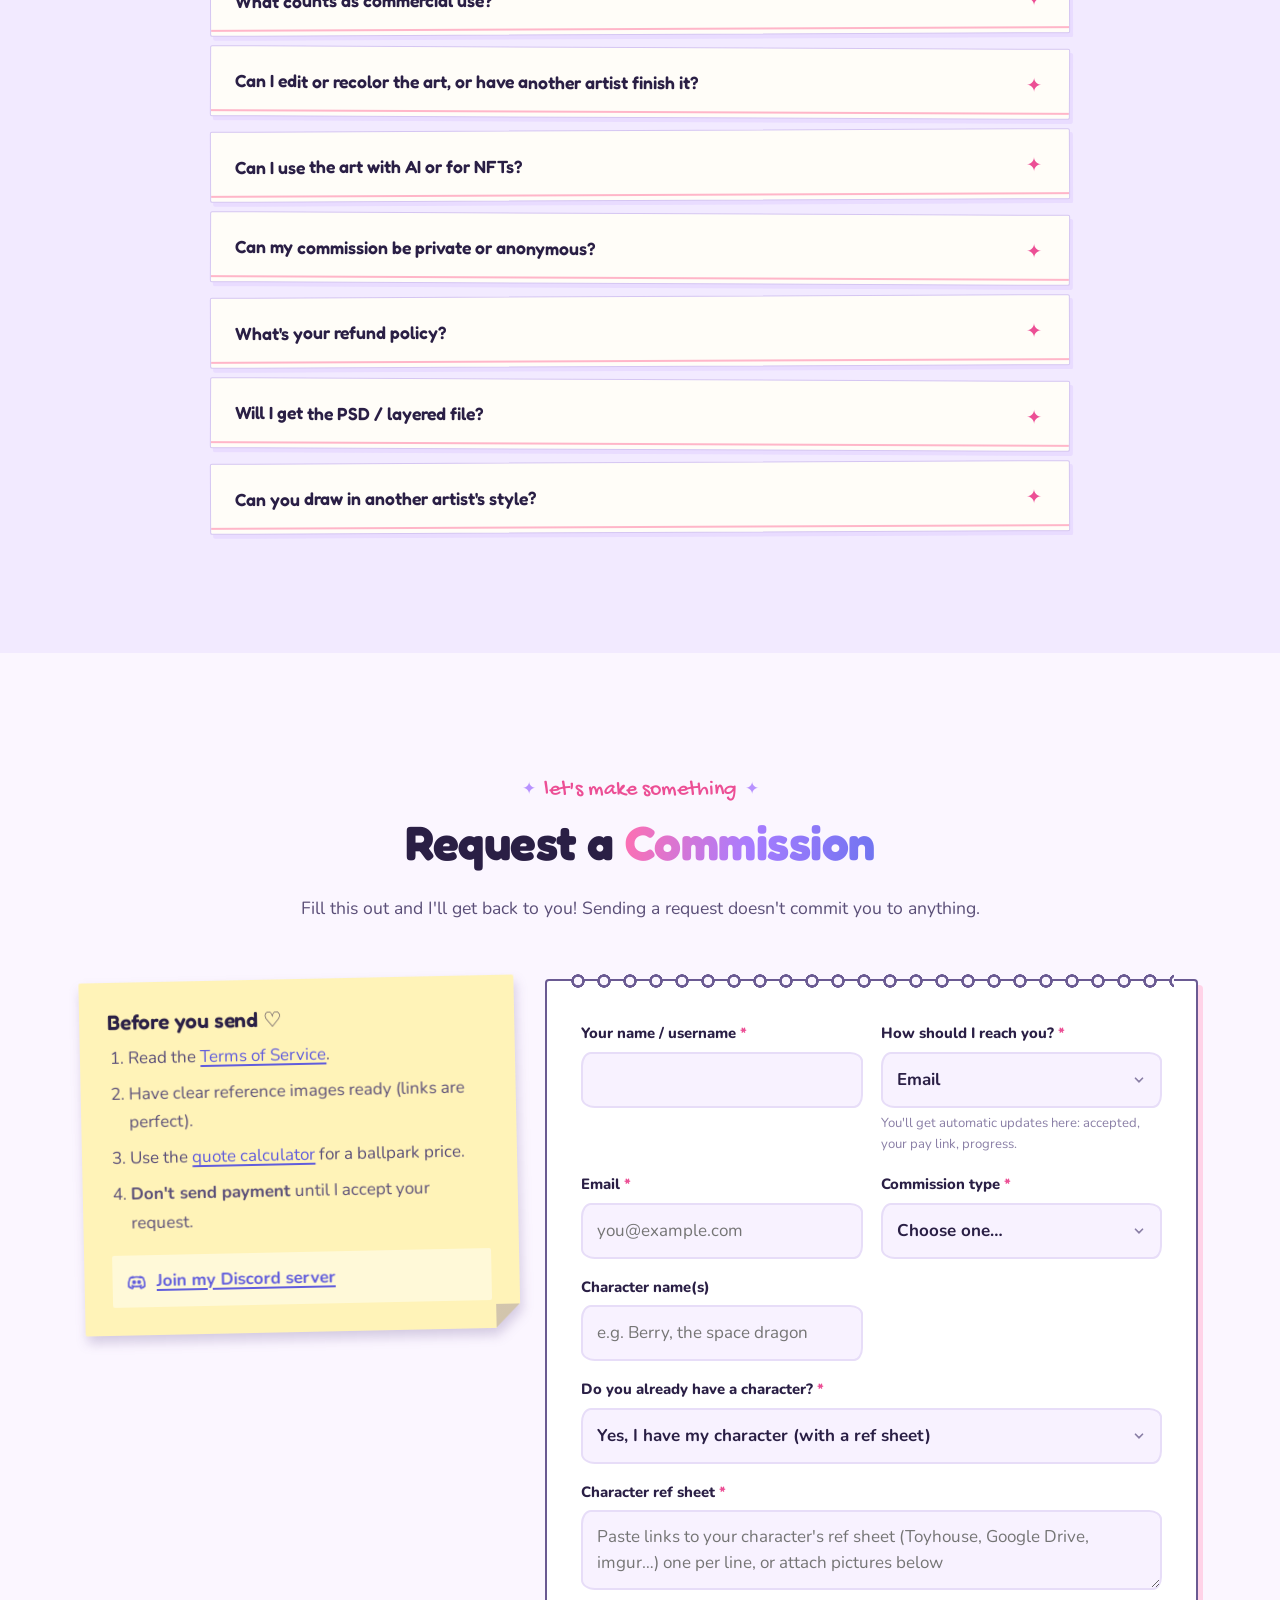
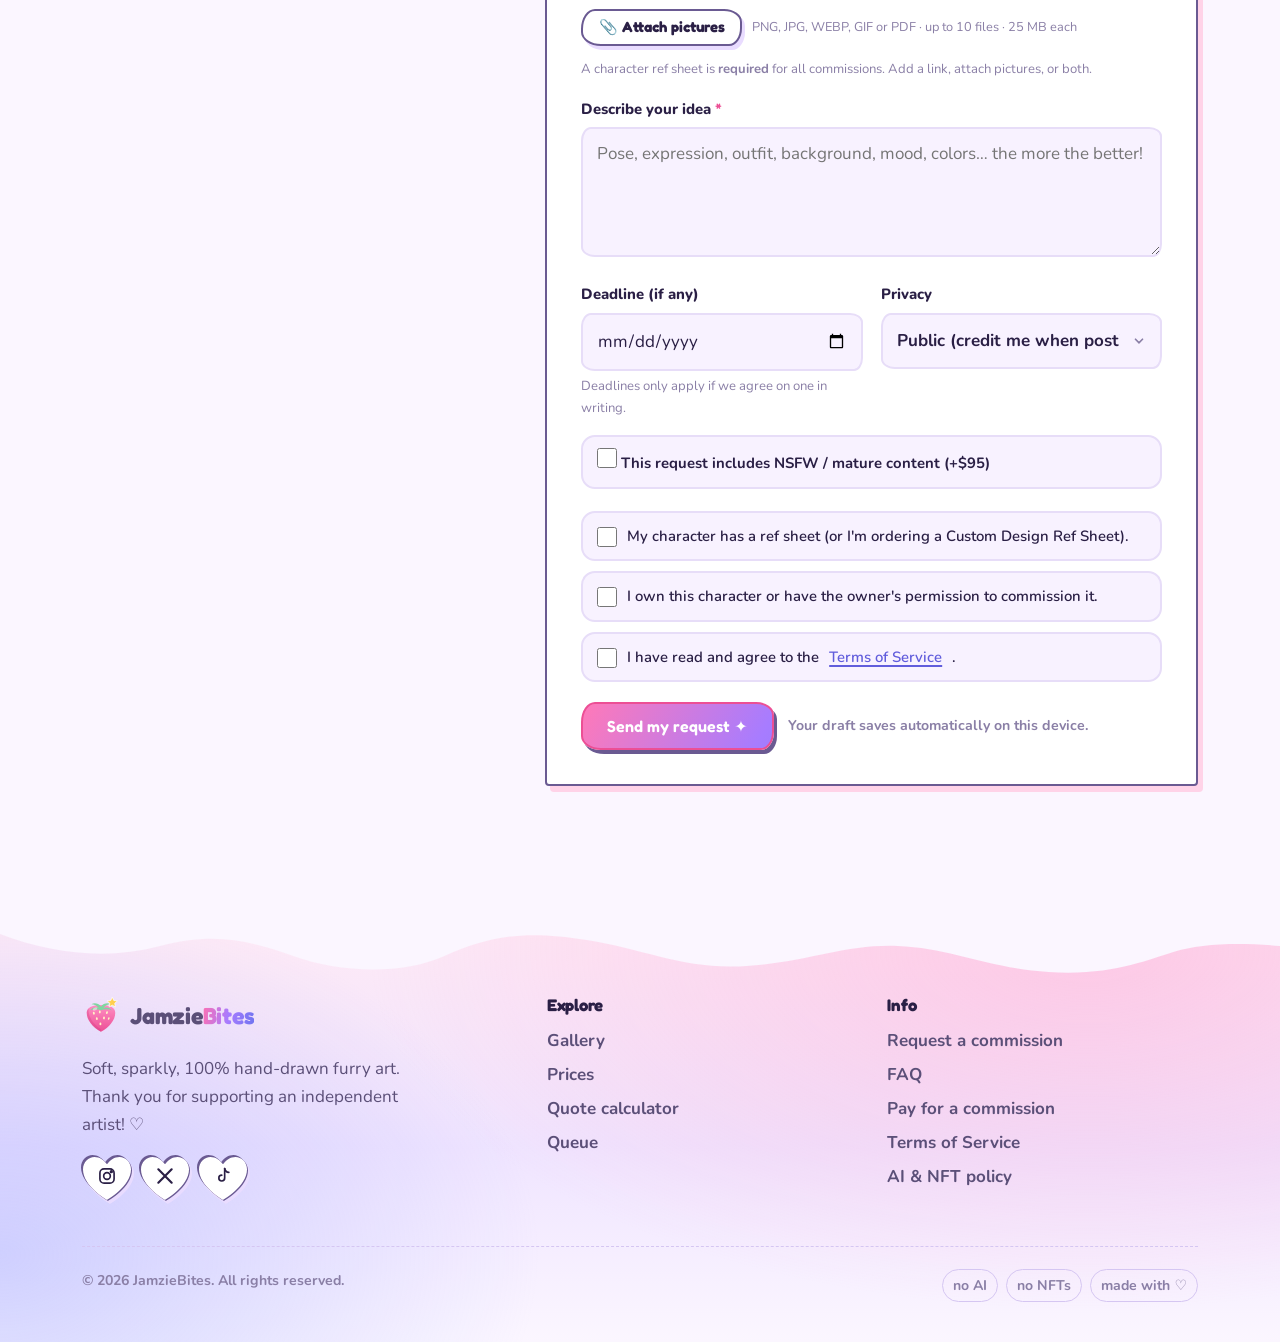
==== commit 43dd61c0: "Branded link-preview card (og:image / twitter:image) Co-Authored-By: Claude Opus 5.5 <noreply@anthro" ====
--- a/index.html
+++ b/index.html
@@ -16,10 +16,13 @@
   <meta property="og:site_name" content="JamzieBites">
   <meta property="og:title" content="JamzieBites · Furry Art Commissions">
   <meta property="og:description" content="Soft, sparkly furry art: chibis, stickers, ref sheets & cinematic illustrations. Commissions info, prices & quote calculator inside ♡">
-  <meta property="og:image" content="https://jamziebites.com/assets/art/stargazer-astronaut.jpg">
+  <meta property="og:image" content="https://jamziebites.com/assets/og-card.jpg">
+  <meta property="og:image:width" content="1200">
+  <meta property="og:image:height" content="630">
+  <meta property="og:image:alt" content="JamzieBites: soft, sparkly furry art. Commissions open, from $15, no AI ever.">
   <meta property="og:url" content="https://jamziebites.com/">
   <link rel="canonical" href="https://jamziebites.com/">
-  <meta name="twitter:image" content="https://jamziebites.com/assets/art/stargazer-astronaut.jpg">
+  <meta name="twitter:image" content="https://jamziebites.com/assets/og-card.jpg">
 
   <!-- Tells Google who this is and what's offered (data only, never runs) -->
   <script type="application/ld+json">
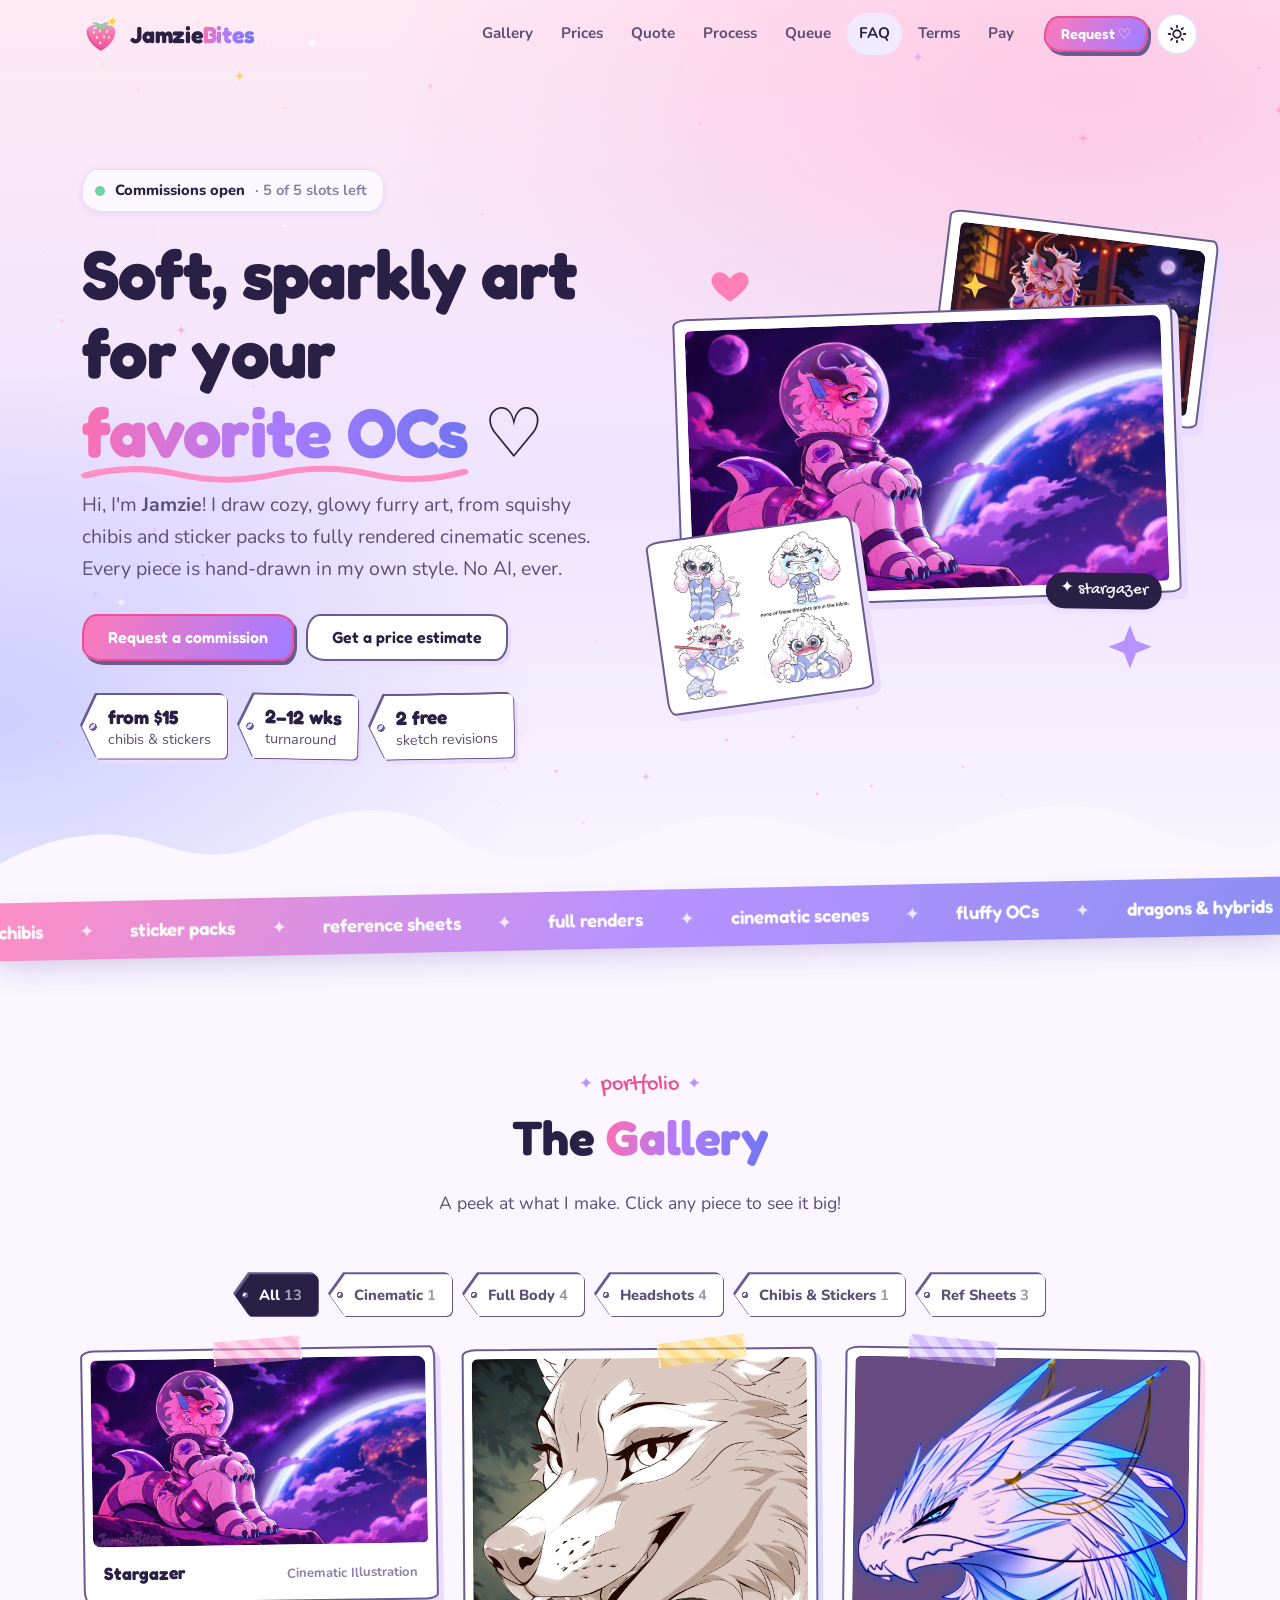
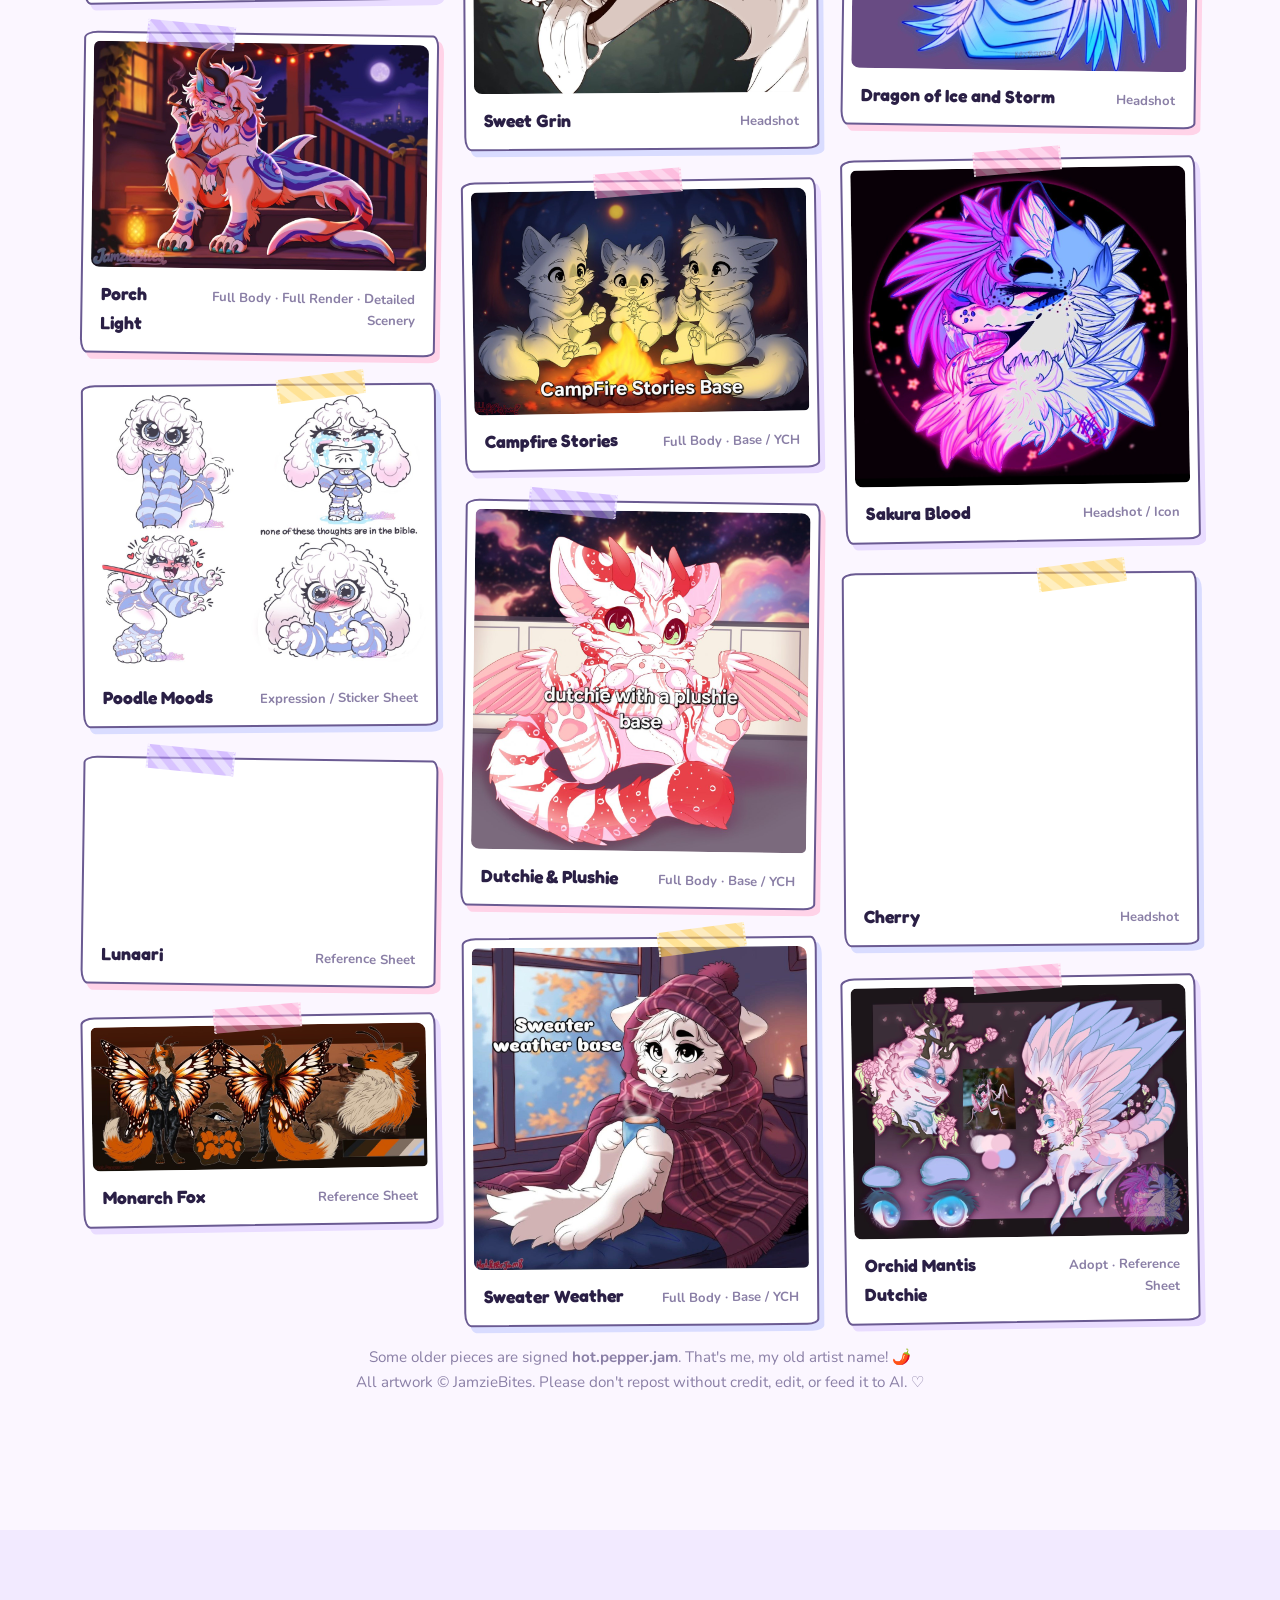
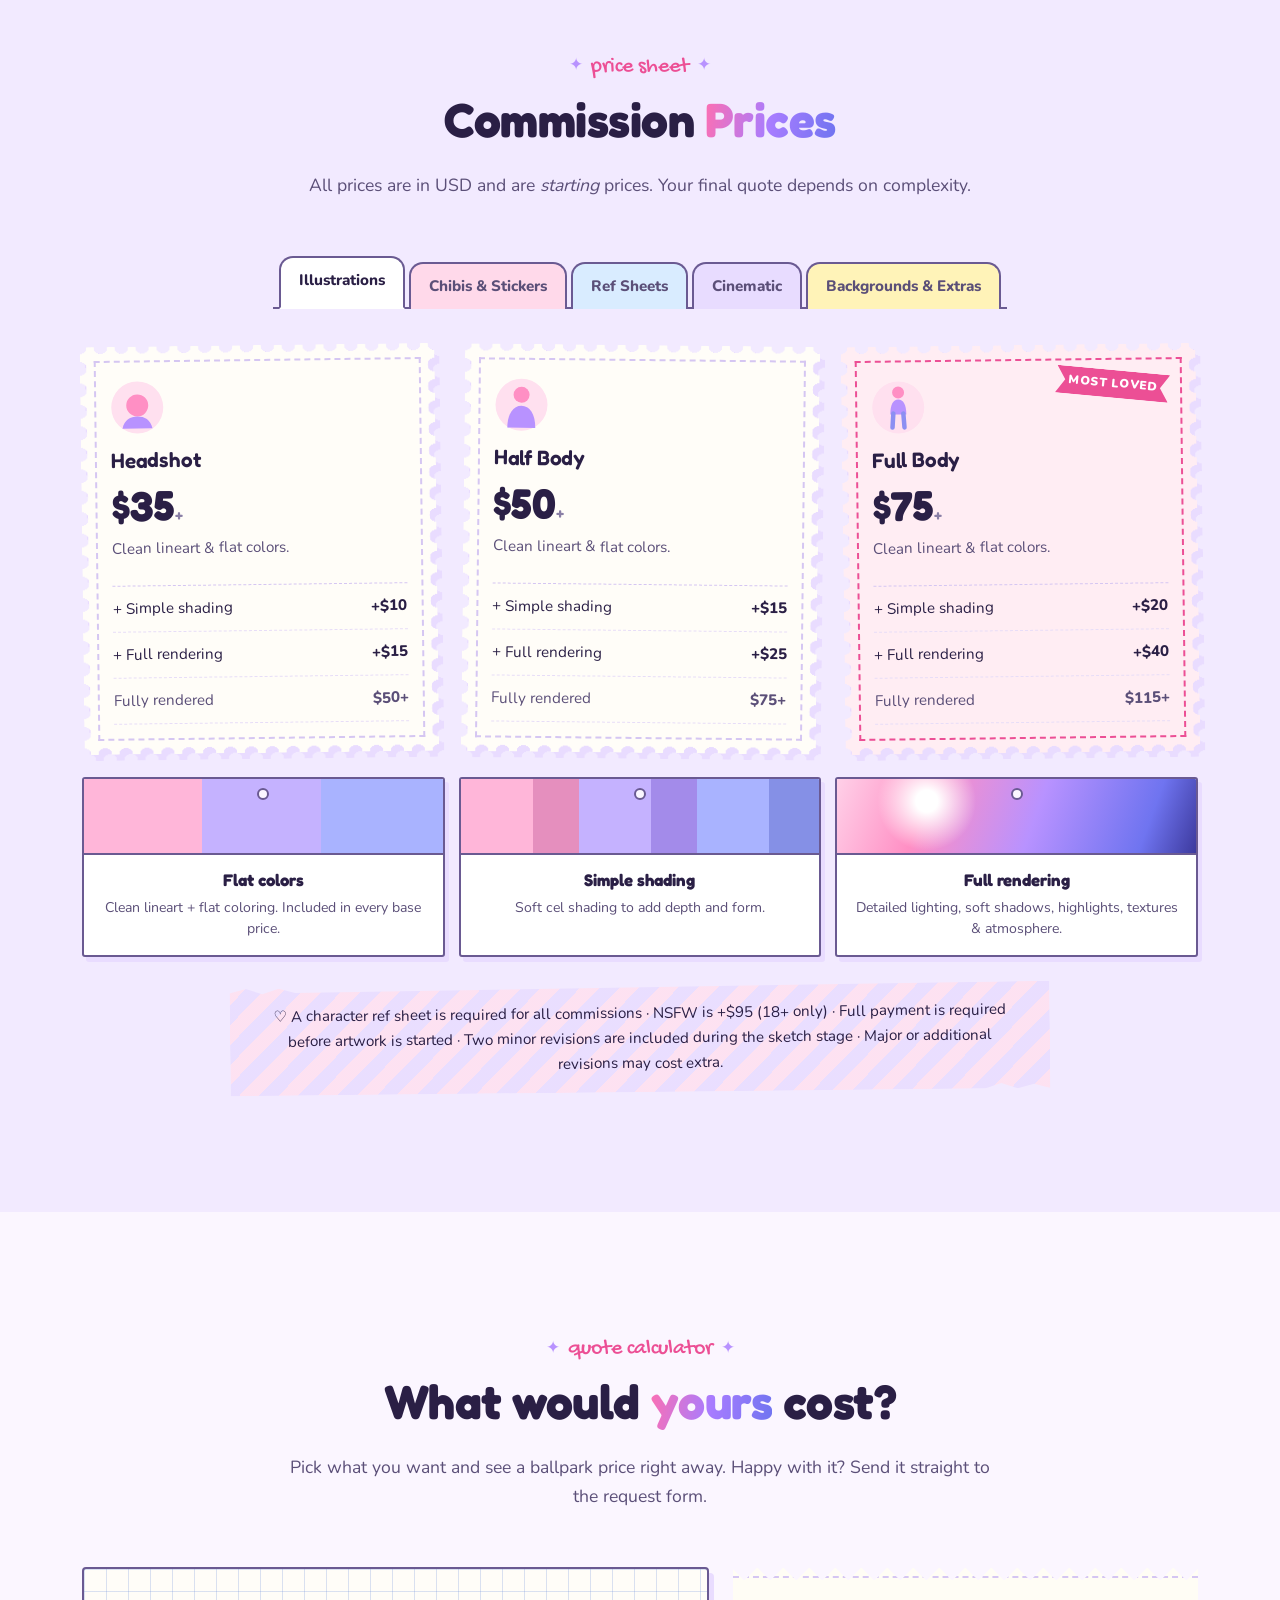
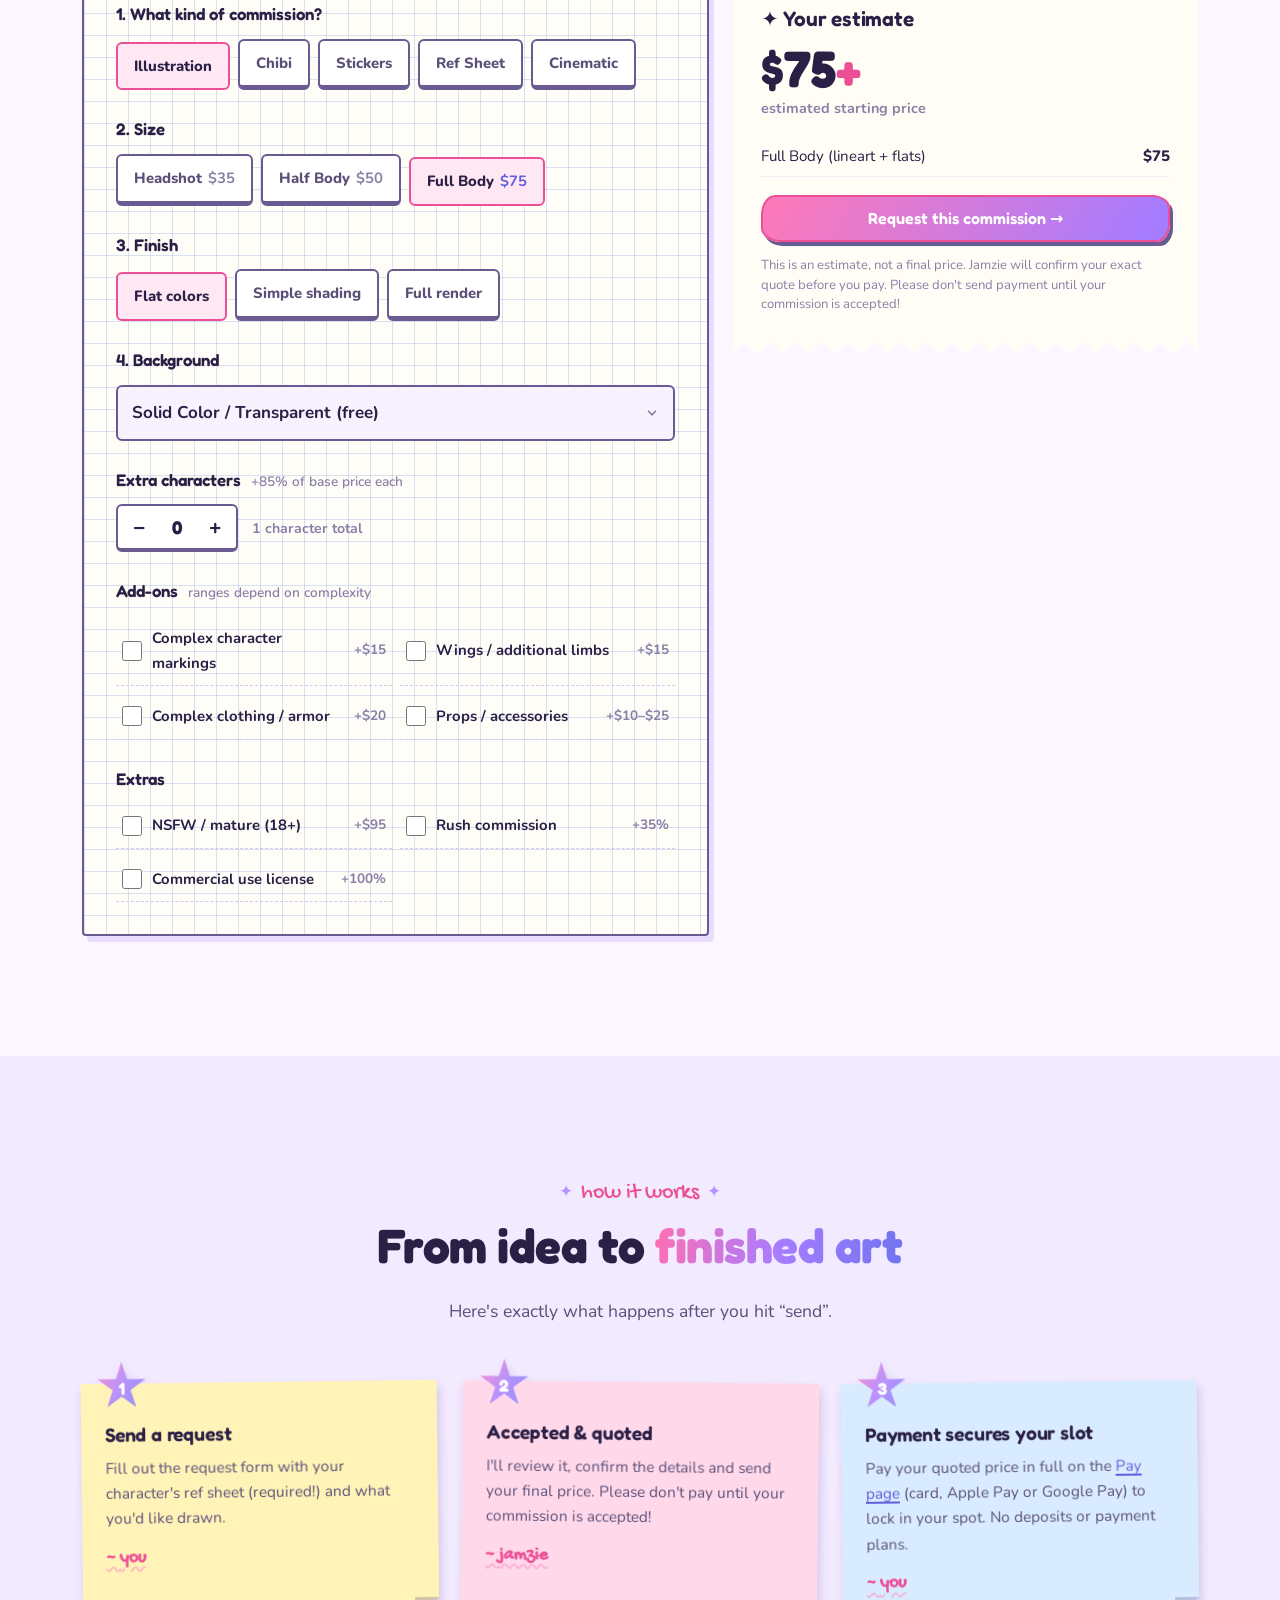
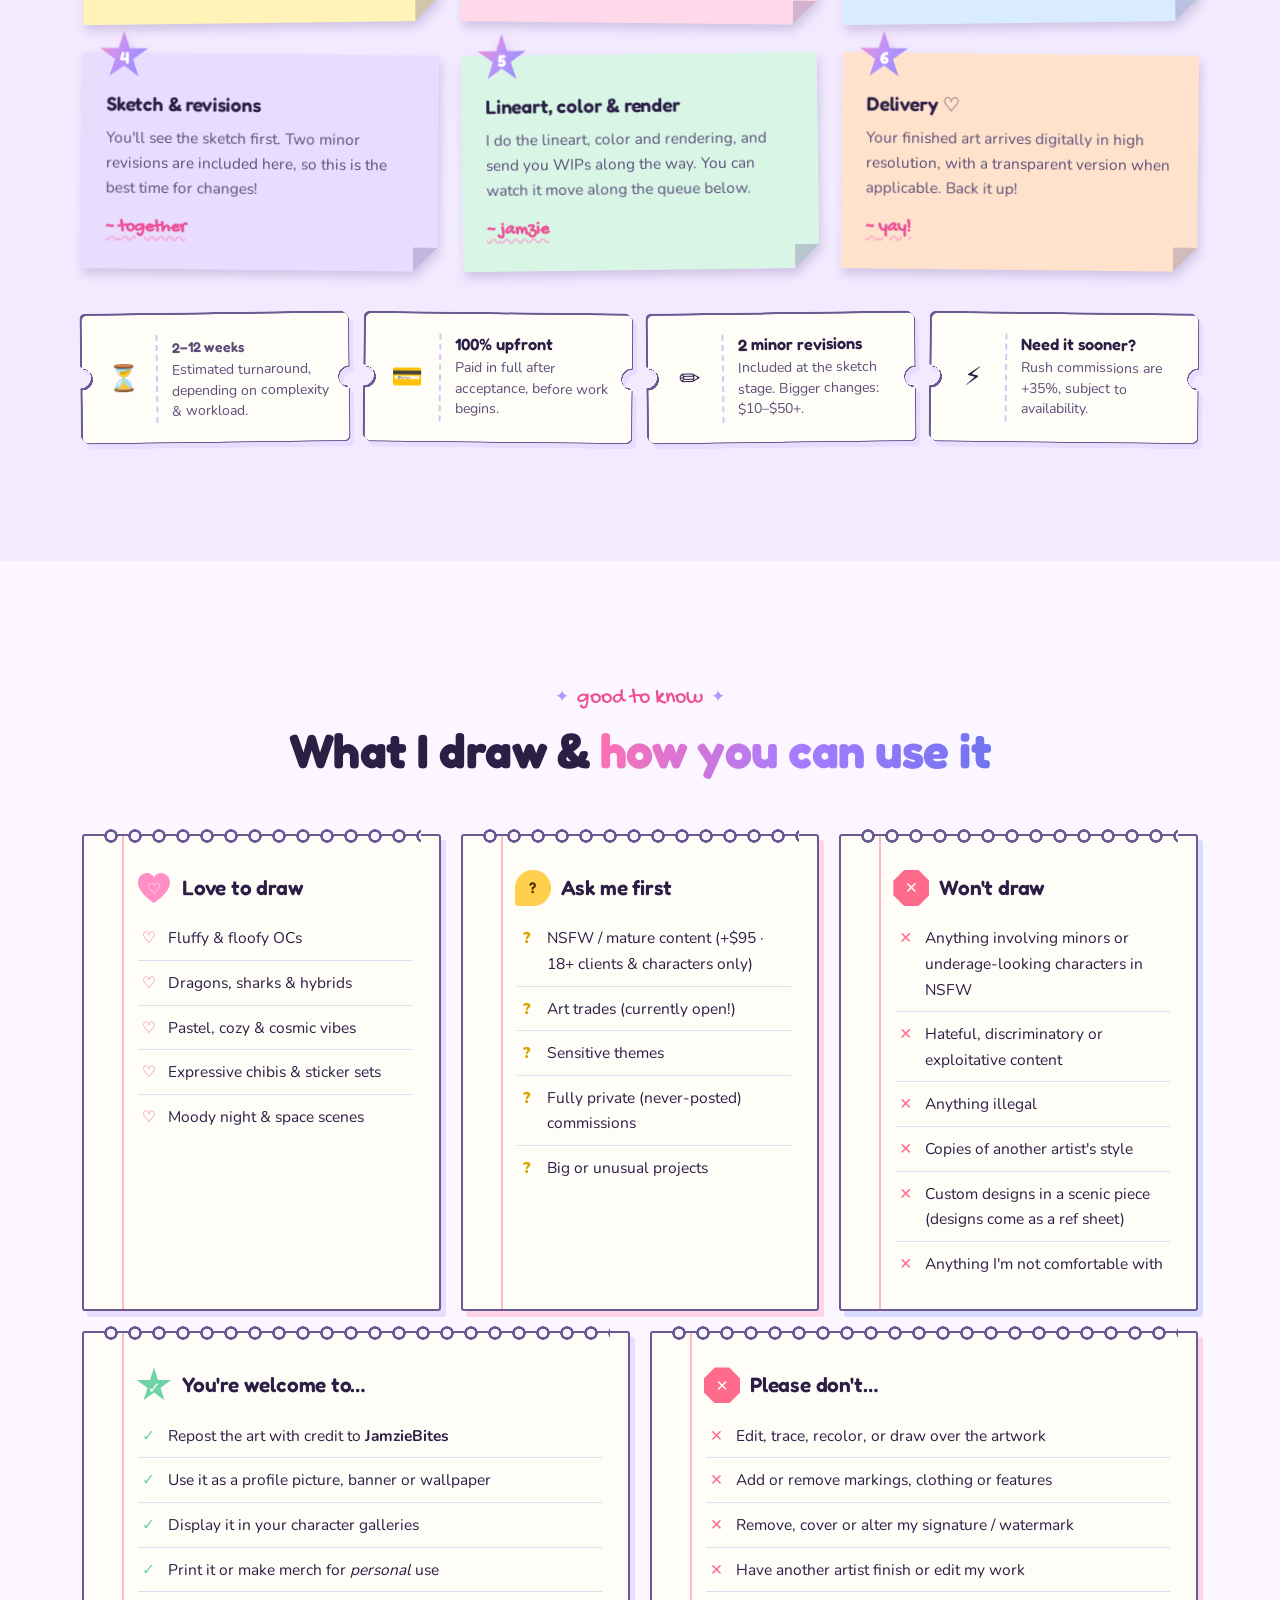
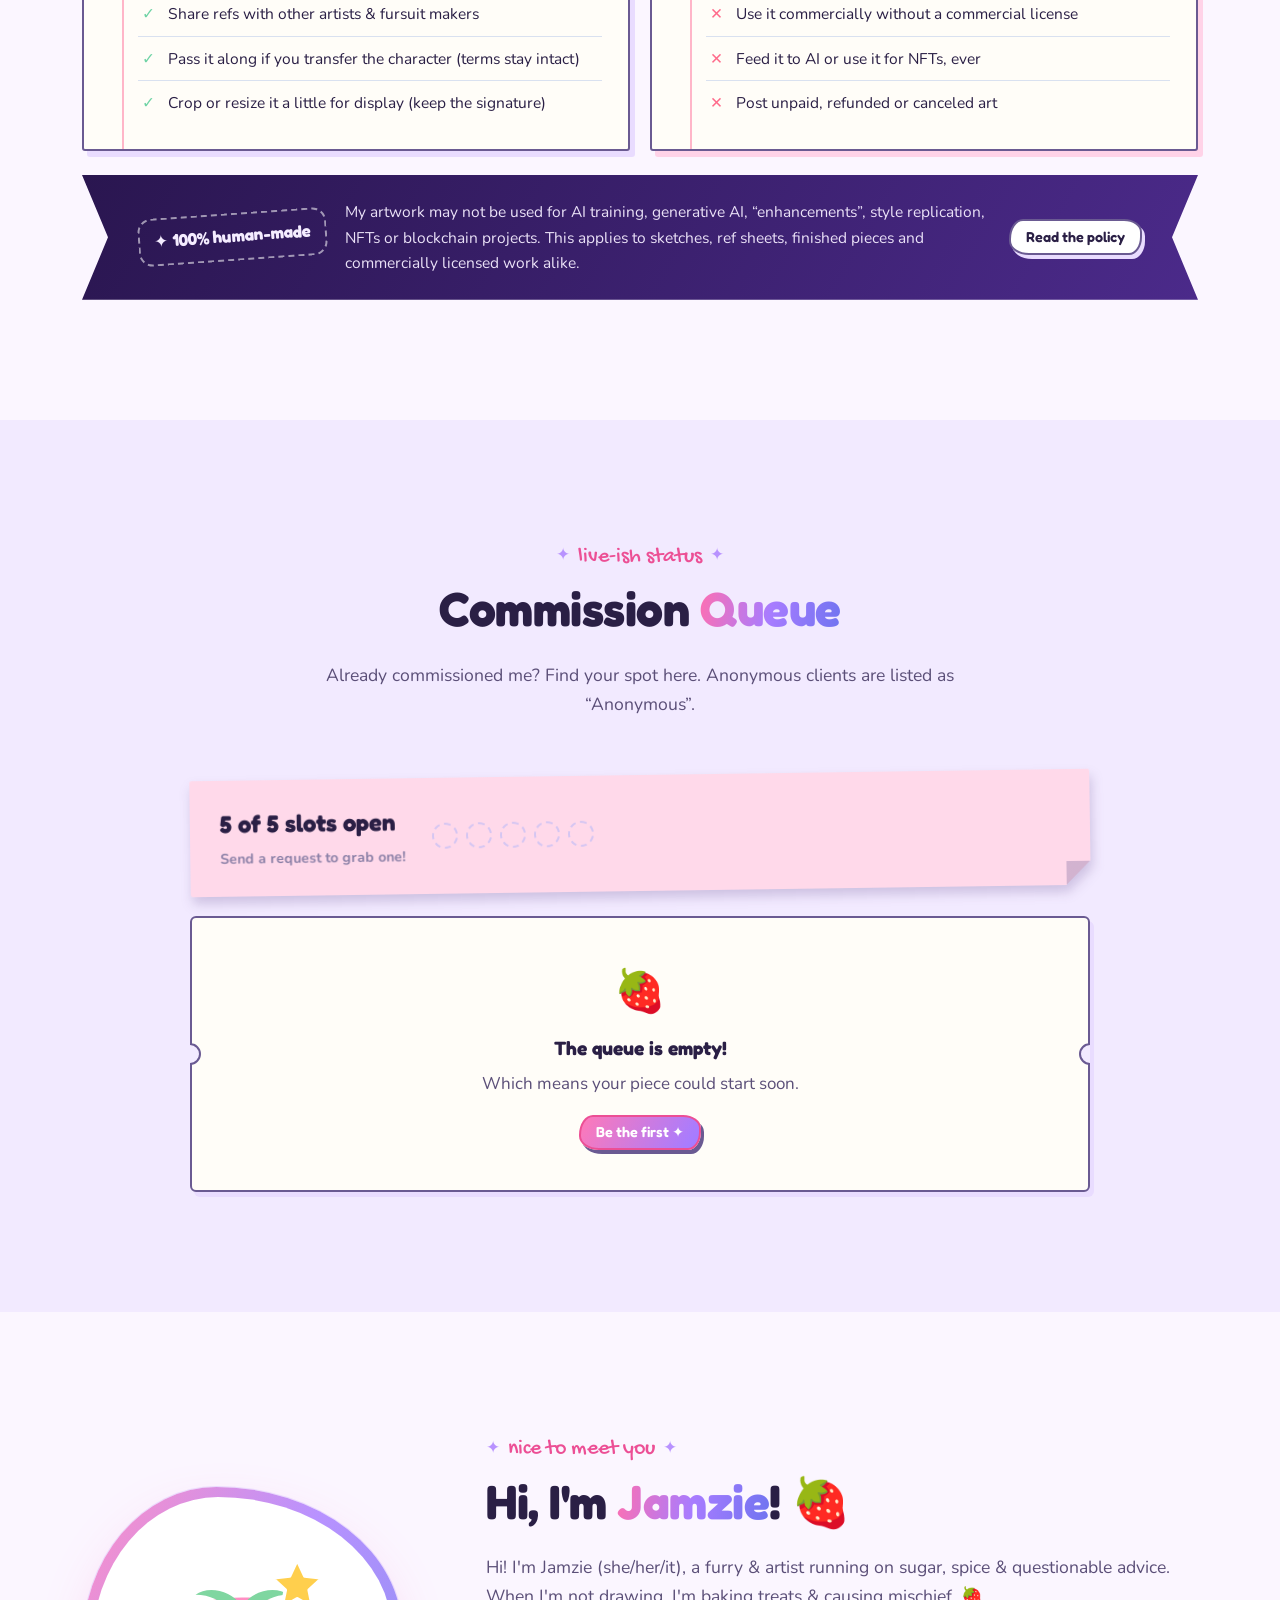
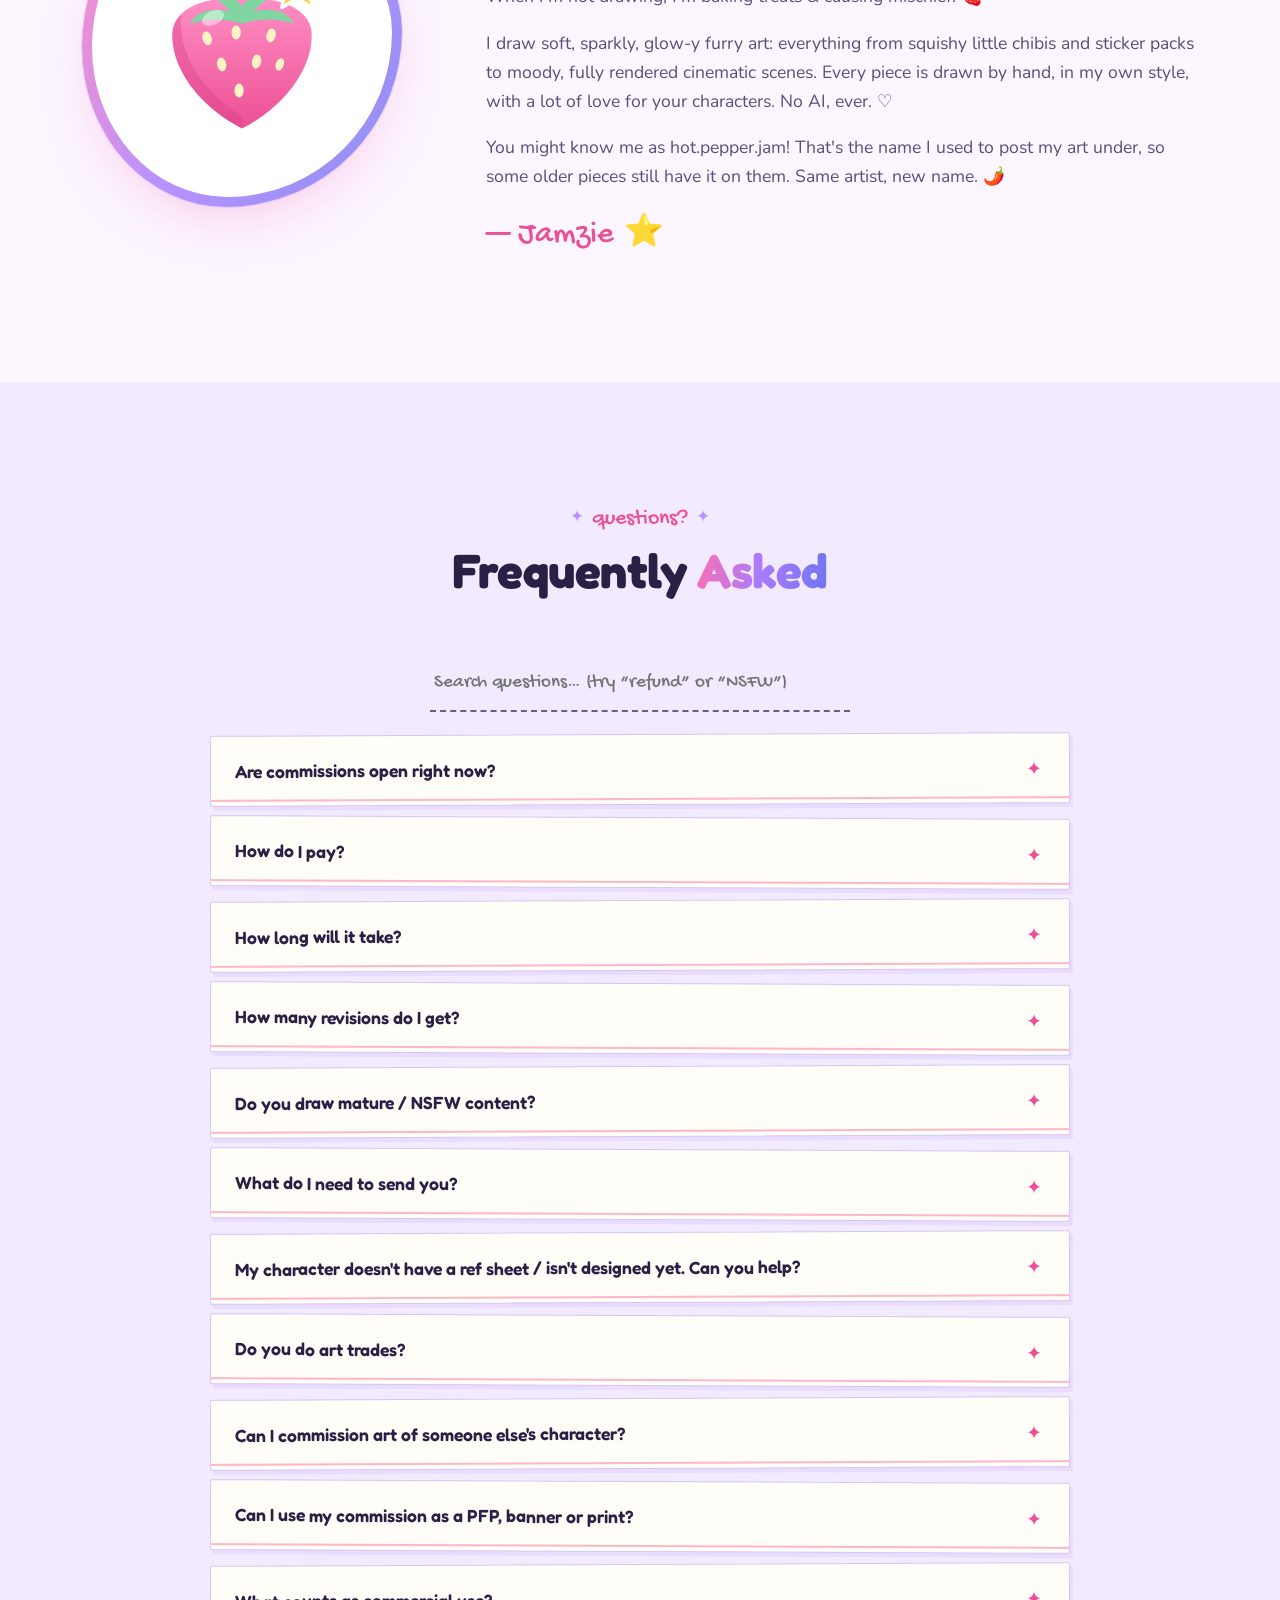
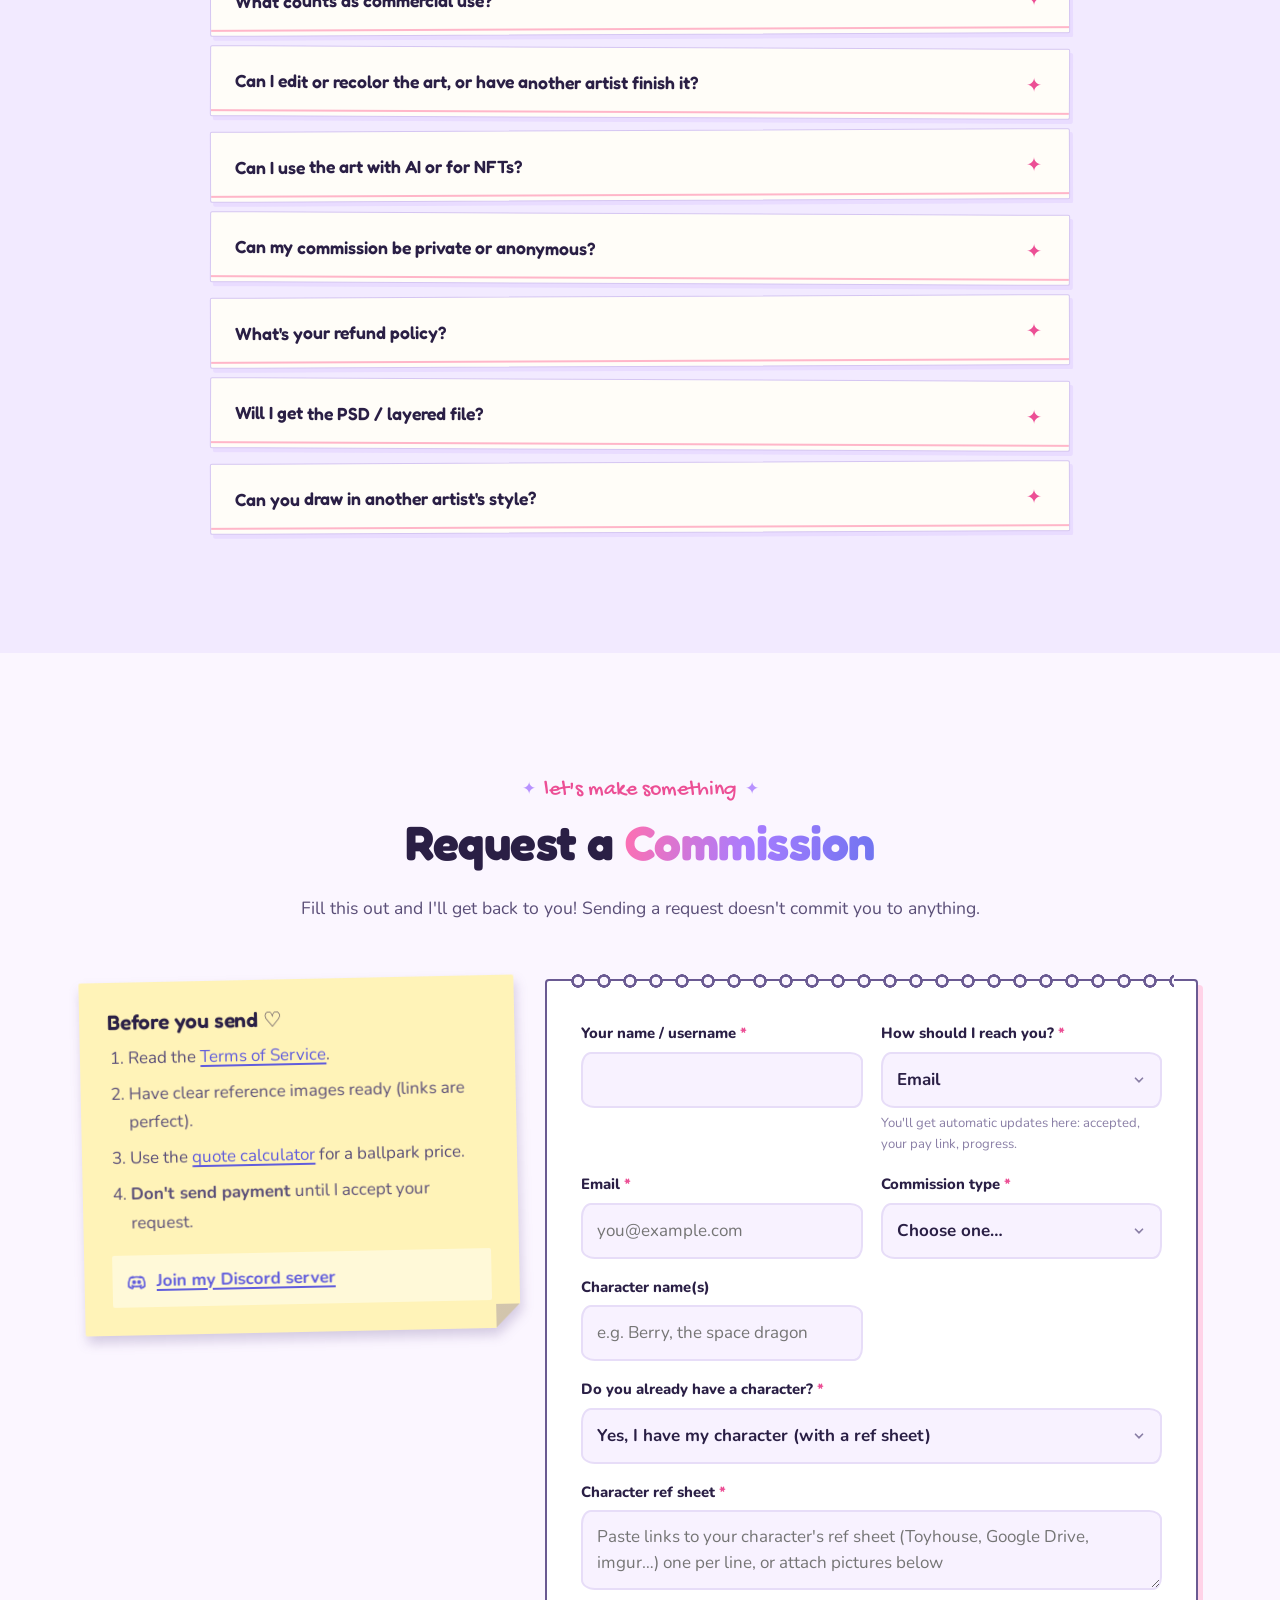
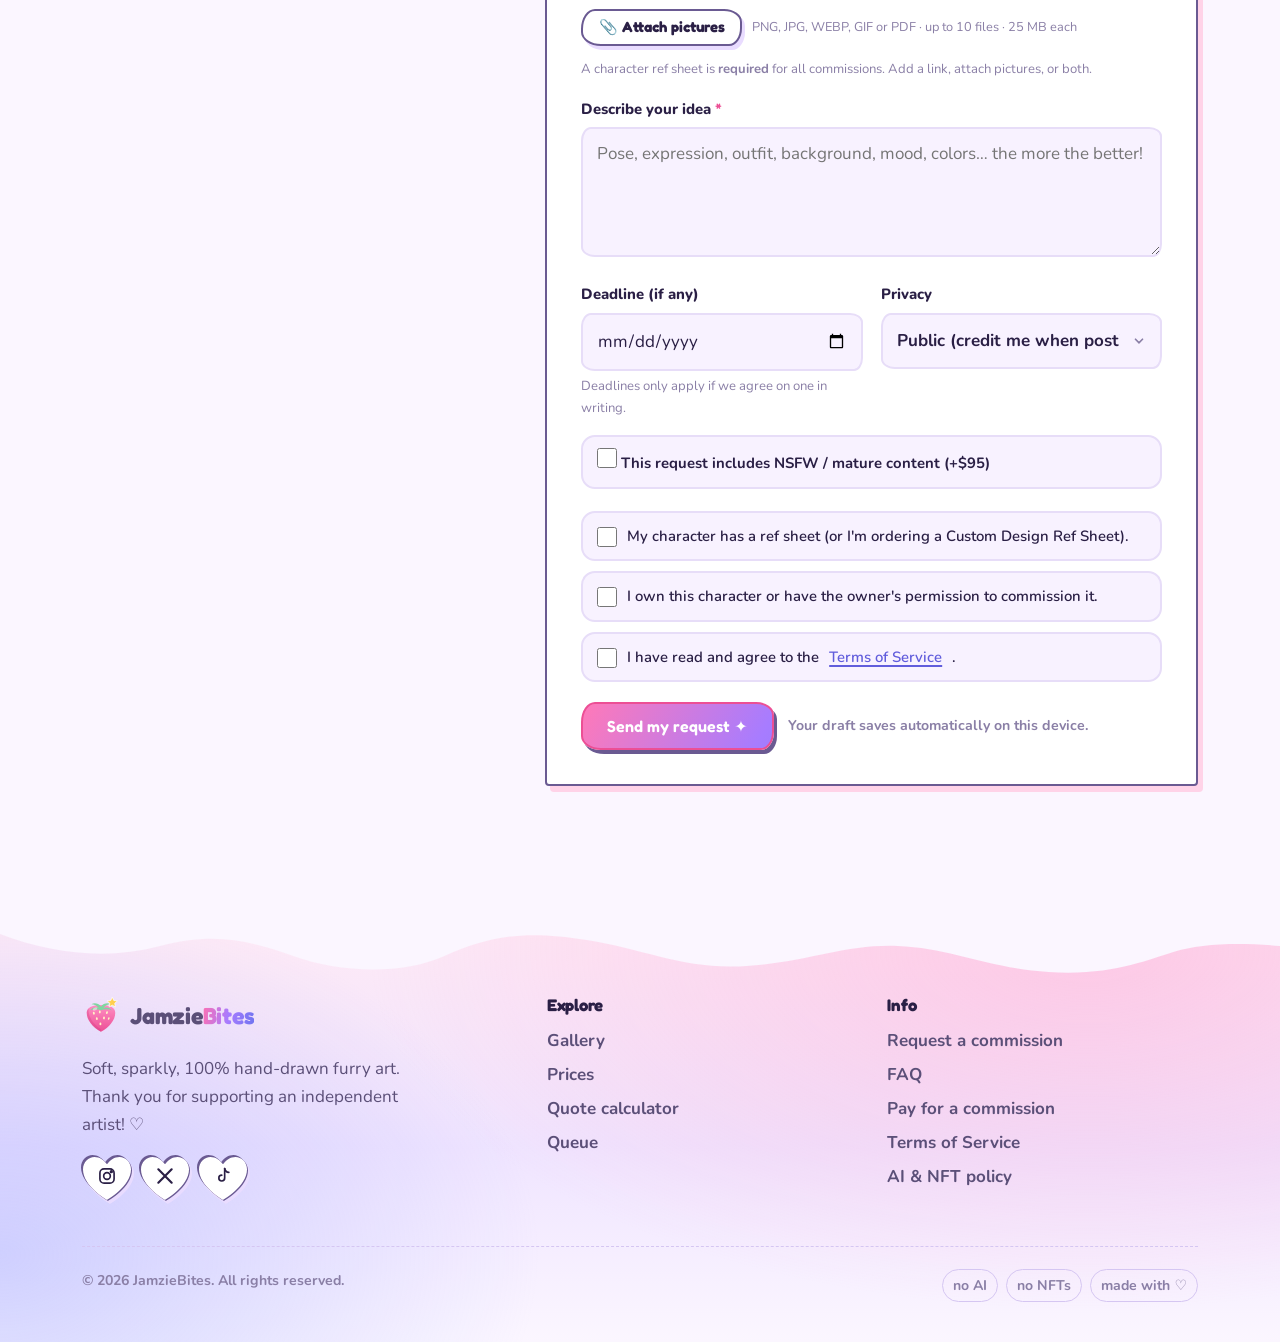
==== commit 0770d65c: "SEO: sharper title/description, image credit metadata, Google Images data, IndexNow key - Title/desc" ====
--- a/index.html
+++ b/index.html
@@ -5,8 +5,8 @@
   <meta name="viewport" content="width=device-width, initial-scale=1">
   <meta http-equiv="Content-Security-Policy" content="default-src 'self'; script-src 'self'; style-src 'self' 'unsafe-inline'; img-src 'self' data:; font-src 'self'; connect-src 'self' https://babujgeapxhrcrrrxoet.supabase.co https://formspree.io; form-action 'self'; base-uri 'self'; object-src 'none'; frame-src 'none'; manifest-src 'self'; worker-src 'none'">
   <meta name="referrer" content="strict-origin-when-cross-origin">
-  <title>JamzieBites · Furry Art Commissions</title>
-  <meta name="description" content="Soft, sparkly furry art commissions by Jamzie: chibis, stickers, reference sheets, full renders and cinematic illustrations. Hand-drawn, never AI.">
+  <title>JamzieBites | Furry Art Commissions: Chibis, Ref Sheets &amp; More</title>
+  <meta name="description" content="Furry art commissions by Jamzie (formerly hot.pepper.jam): chibis, stickers, ref sheets, full renders &amp; cinematic art from $15. Hand-drawn, never AI.">
   <meta name="robots" content="index, follow, noai, noimageai">
   <meta name="theme-color" content="#ff8fc4" media="(prefers-color-scheme: light)">
   <meta name="theme-color" content="#140a30" media="(prefers-color-scheme: dark)">
@@ -14,7 +14,7 @@
   <!-- Social share previews -->
   <meta property="og:type" content="website">
   <meta property="og:site_name" content="JamzieBites">
-  <meta property="og:title" content="JamzieBites · Furry Art Commissions">
+  <meta property="og:title" content="JamzieBites | Furry Art Commissions">
   <meta property="og:description" content="Soft, sparkly furry art: chibis, stickers, ref sheets & cinematic illustrations. Commissions info, prices & quote calculator inside ♡">
   <meta property="og:image" content="https://jamziebites.com/assets/og-card.jpg">
   <meta property="og:image:width" content="1200">
@@ -35,16 +35,26 @@
         "url": "https://jamziebites.com/",
         "name": "JamzieBites",
         "description": "Furry art commissions by Jamzie: chibis, stickers, reference sheets, full renders and cinematic illustrations. Hand-drawn, never AI.",
-        "publisher": { "@id": "https://jamziebites.com/#jamzie" }
+        "publisher": {
+          "@id": "https://jamziebites.com/#jamzie"
+        }
       },
       {
         "@type": "Person",
         "@id": "https://jamziebites.com/#jamzie",
         "name": "Jamzie",
-        "alternateName": ["JamzieBites", "hot.pepper.jam"],
+        "alternateName": [
+          "JamzieBites",
+          "hot.pepper.jam"
+        ],
         "url": "https://jamziebites.com/",
         "jobTitle": "Furry artist",
-        "knowsAbout": ["Furry art", "Character reference sheets", "Chibi art", "Digital illustration"],
+        "knowsAbout": [
+          "Furry art",
+          "Character reference sheets",
+          "Chibi art",
+          "Digital illustration"
+        ],
         "sameAs": [
           "https://www.instagram.com/jamziebites/",
           "https://x.com/jamziebites",
@@ -56,10 +66,186 @@
         "@type": "Service",
         "name": "Furry art commissions",
         "serviceType": "Digital art commissions",
-        "provider": { "@id": "https://jamziebites.com/#jamzie" },
+        "provider": {
+          "@id": "https://jamziebites.com/#jamzie"
+        },
         "areaServed": "Worldwide",
         "url": "https://jamziebites.com/#prices",
-        "offers": { "@type": "Offer", "priceCurrency": "USD", "price": "15", "description": "Chibis and stickers from $15; headshots, half body, full body, reference sheets and cinematic illustrations available." }
+        "offers": {
+          "@type": "Offer",
+          "priceCurrency": "USD",
+          "price": "15",
+          "description": "Chibis and stickers from $15; headshots, half body, full body, reference sheets and cinematic illustrations available."
+        }
+      },
+      {
+        "@type": "ImageObject",
+        "contentUrl": "https://jamziebites.com/assets/art/sm/stargazer-astronaut.jpg",
+        "name": "Stargazer",
+        "description": "A fluffy pink horned dragon-shark in a glowing astronaut suit and bubble helmet sits on a rock, gazing out at a purple planet and a galaxy-streaked sky.",
+        "creator": {
+          "@id": "https://jamziebites.com/#jamzie"
+        },
+        "creditText": "JamzieBites",
+        "copyrightNotice": "© JamzieBites. All rights reserved.",
+        "license": "https://jamziebites.com/tos.html#ai",
+        "acquireLicensePage": "https://jamziebites.com/#request"
+      },
+      {
+        "@type": "ImageObject",
+        "contentUrl": "https://jamziebites.com/assets/art/sm/porch-moonlight.jpg",
+        "name": "Porch Light",
+        "description": "A pink and white horned dragon-shark with purple and blue markings lounges on wooden porch steps at night, under string lights and a full moon, smoke curling from one hand.",
+        "creator": {
+          "@id": "https://jamziebites.com/#jamzie"
+        },
+        "creditText": "JamzieBites",
+        "copyrightNotice": "© JamzieBites. All rights reserved.",
+        "license": "https://jamziebites.com/tos.html#ai",
+        "acquireLicensePage": "https://jamziebites.com/#request"
+      },
+      {
+        "@type": "ImageObject",
+        "contentUrl": "https://jamziebites.com/assets/art/sm/poodle-chibi-sheet.jpg",
+        "name": "Poodle Moods",
+        "description": "Four chibi expressions of a fluffy pastel poodle in a striped periwinkle sweater: shy, sobbing, excited on a leash, and blushing, captioned 'none of these thoughts are in the bible.'",
+        "creator": {
+          "@id": "https://jamziebites.com/#jamzie"
+        },
+        "creditText": "JamzieBites",
+        "copyrightNotice": "© JamzieBites. All rights reserved.",
+        "license": "https://jamziebites.com/tos.html#ai",
+        "acquireLicensePage": "https://jamziebites.com/#request"
+      },
+      {
+        "@type": "ImageObject",
+        "contentUrl": "https://jamziebites.com/assets/art/sm/lunaari-ref-sheet.jpg",
+        "name": "Lunaari",
+        "description": "Reference sheet of Lunaari, a black and white bat creature with huge blue-lined ears, iridescent pink and purple holographic wings, moon and star markings, shown front, back and side, with two headshots, a tail detail and paw prints.",
+        "creator": {
+          "@id": "https://jamziebites.com/#jamzie"
+        },
+        "creditText": "JamzieBites",
+        "copyrightNotice": "© JamzieBites. All rights reserved.",
+        "license": "https://jamziebites.com/tos.html#ai",
+        "acquireLicensePage": "https://jamziebites.com/#request"
+      },
+      {
+        "@type": "ImageObject",
+        "contentUrl": "https://jamziebites.com/assets/art/sm/monarch-fox-ref-sheet.jpg",
+        "name": "Monarch Fox",
+        "description": "Reference sheet of an orange fox with huge monarch butterfly wings and antennae, wearing a black corset outfit, shown front and back, with a fluffy headshot, eye and paw-pad details and a color palette.",
+        "creator": {
+          "@id": "https://jamziebites.com/#jamzie"
+        },
+        "creditText": "JamzieBites",
+        "copyrightNotice": "© JamzieBites. All rights reserved.",
+        "license": "https://jamziebites.com/tos.html#ai",
+        "acquireLicensePage": "https://jamziebites.com/#request"
+      },
+      {
+        "@type": "ImageObject",
+        "contentUrl": "https://jamziebites.com/assets/art/sm/sweet-grin-headshot.jpg",
+        "name": "Sweet Grin",
+        "description": "Close-up headshot of a pale, cream-toned canine with long lashes and a wide, happy grin, tongue out, in front of a soft dark forest background.",
+        "creator": {
+          "@id": "https://jamziebites.com/#jamzie"
+        },
+        "creditText": "JamzieBites",
+        "copyrightNotice": "© JamzieBites. All rights reserved.",
+        "license": "https://jamziebites.com/tos.html#ai",
+        "acquireLicensePage": "https://jamziebites.com/#request"
+      },
+      {
+        "@type": "ImageObject",
+        "contentUrl": "https://jamziebites.com/assets/art/sm/campfire-stories.jpg",
+        "name": "Campfire Stories",
+        "description": "Three fluffy pale canine cubs in hoodies sit around a glowing campfire in a dark autumn forest, laughing and telling stories. Captioned 'CampFire Stories Base'.",
+        "creator": {
+          "@id": "https://jamziebites.com/#jamzie"
+        },
+        "creditText": "JamzieBites",
+        "copyrightNotice": "© JamzieBites. All rights reserved.",
+        "license": "https://jamziebites.com/tos.html#ai",
+        "acquireLicensePage": "https://jamziebites.com/#request"
+      },
+      {
+        "@type": "ImageObject",
+        "contentUrl": "https://jamziebites.com/assets/art/sm/dutchie-plushie.jpg",
+        "name": "Dutchie & Plushie",
+        "description": "A white and red striped Dutch angel dragon with pink feathered wings and little red horns hugs a matching plushie against a pink starry sky. Captioned 'dutchie with a plushie base'.",
+        "creator": {
+          "@id": "https://jamziebites.com/#jamzie"
+        },
+        "creditText": "JamzieBites",
+        "copyrightNotice": "© JamzieBites. All rights reserved.",
+        "license": "https://jamziebites.com/tos.html#ai",
+        "acquireLicensePage": "https://jamziebites.com/#request"
+      },
+      {
+        "@type": "ImageObject",
+        "contentUrl": "https://jamziebites.com/assets/art/sm/sweater-weather.jpg",
+        "name": "Sweater Weather",
+        "description": "A fluffy white canine wrapped in a plaid blanket and knit beanie holds a steaming mug by a window with falling autumn leaves and a lit candle. Captioned 'Sweater weather base'.",
+        "creator": {
+          "@id": "https://jamziebites.com/#jamzie"
+        },
+        "creditText": "JamzieBites",
+        "copyrightNotice": "© JamzieBites. All rights reserved.",
+        "license": "https://jamziebites.com/tos.html#ai",
+        "acquireLicensePage": "https://jamziebites.com/#request"
+      },
+      {
+        "@type": "ImageObject",
+        "contentUrl": "https://jamziebites.com/assets/art/sm/ice-storm-dragon.jpg",
+        "name": "Dragon of Ice and Storm",
+        "description": "Side-profile headshot of a pale pink and icy blue feathered dragon with a glowing outline and a thin gold chain piercing, on a soft purple background.",
+        "creator": {
+          "@id": "https://jamziebites.com/#jamzie"
+        },
+        "creditText": "JamzieBites",
+        "copyrightNotice": "© JamzieBites. All rights reserved.",
+        "license": "https://jamziebites.com/tos.html#ai",
+        "acquireLicensePage": "https://jamziebites.com/#request"
+      },
+      {
+        "@type": "ImageObject",
+        "contentUrl": "https://jamziebites.com/assets/art/sm/sakura-blood.jpg",
+        "name": "Sakura Blood",
+        "description": "Neon pink, blue and white fluffy canine icon with a big open grin, framed in a dark circle with drifting sakura petals.",
+        "creator": {
+          "@id": "https://jamziebites.com/#jamzie"
+        },
+        "creditText": "JamzieBites",
+        "copyrightNotice": "© JamzieBites. All rights reserved.",
+        "license": "https://jamziebites.com/tos.html#ai",
+        "acquireLicensePage": "https://jamziebites.com/#request"
+      },
+      {
+        "@type": "ImageObject",
+        "contentUrl": "https://jamziebites.com/assets/art/sm/cherry-headshot.jpg",
+        "name": "Cherry",
+        "description": "Grinning red and cream canine with spiky crimson fur, cherry earrings and freckles, swirling cloud-like cream fur, and red flower shapes on a deep red background.",
+        "creator": {
+          "@id": "https://jamziebites.com/#jamzie"
+        },
+        "creditText": "JamzieBites",
+        "copyrightNotice": "© JamzieBites. All rights reserved.",
+        "license": "https://jamziebites.com/tos.html#ai",
+        "acquireLicensePage": "https://jamziebites.com/#request"
+      },
+      {
+        "@type": "ImageObject",
+        "contentUrl": "https://jamziebites.com/assets/art/sm/orchid-mantis-dutchie.jpg",
+        "name": "Orchid Mantis Dutchie",
+        "description": "Reference sheet for a pastel pink and blue orchid-mantis Dutch angel dragon with feathered wings and blossoms, showing a headshot, full body, eye details, a color palette and an orchid mantis photo for reference.",
+        "creator": {
+          "@id": "https://jamziebites.com/#jamzie"
+        },
+        "creditText": "JamzieBites",
+        "copyrightNotice": "© JamzieBites. All rights reserved.",
+        "license": "https://jamziebites.com/tos.html#ai",
+        "acquireLicensePage": "https://jamziebites.com/#request"
       }
     ]
   }
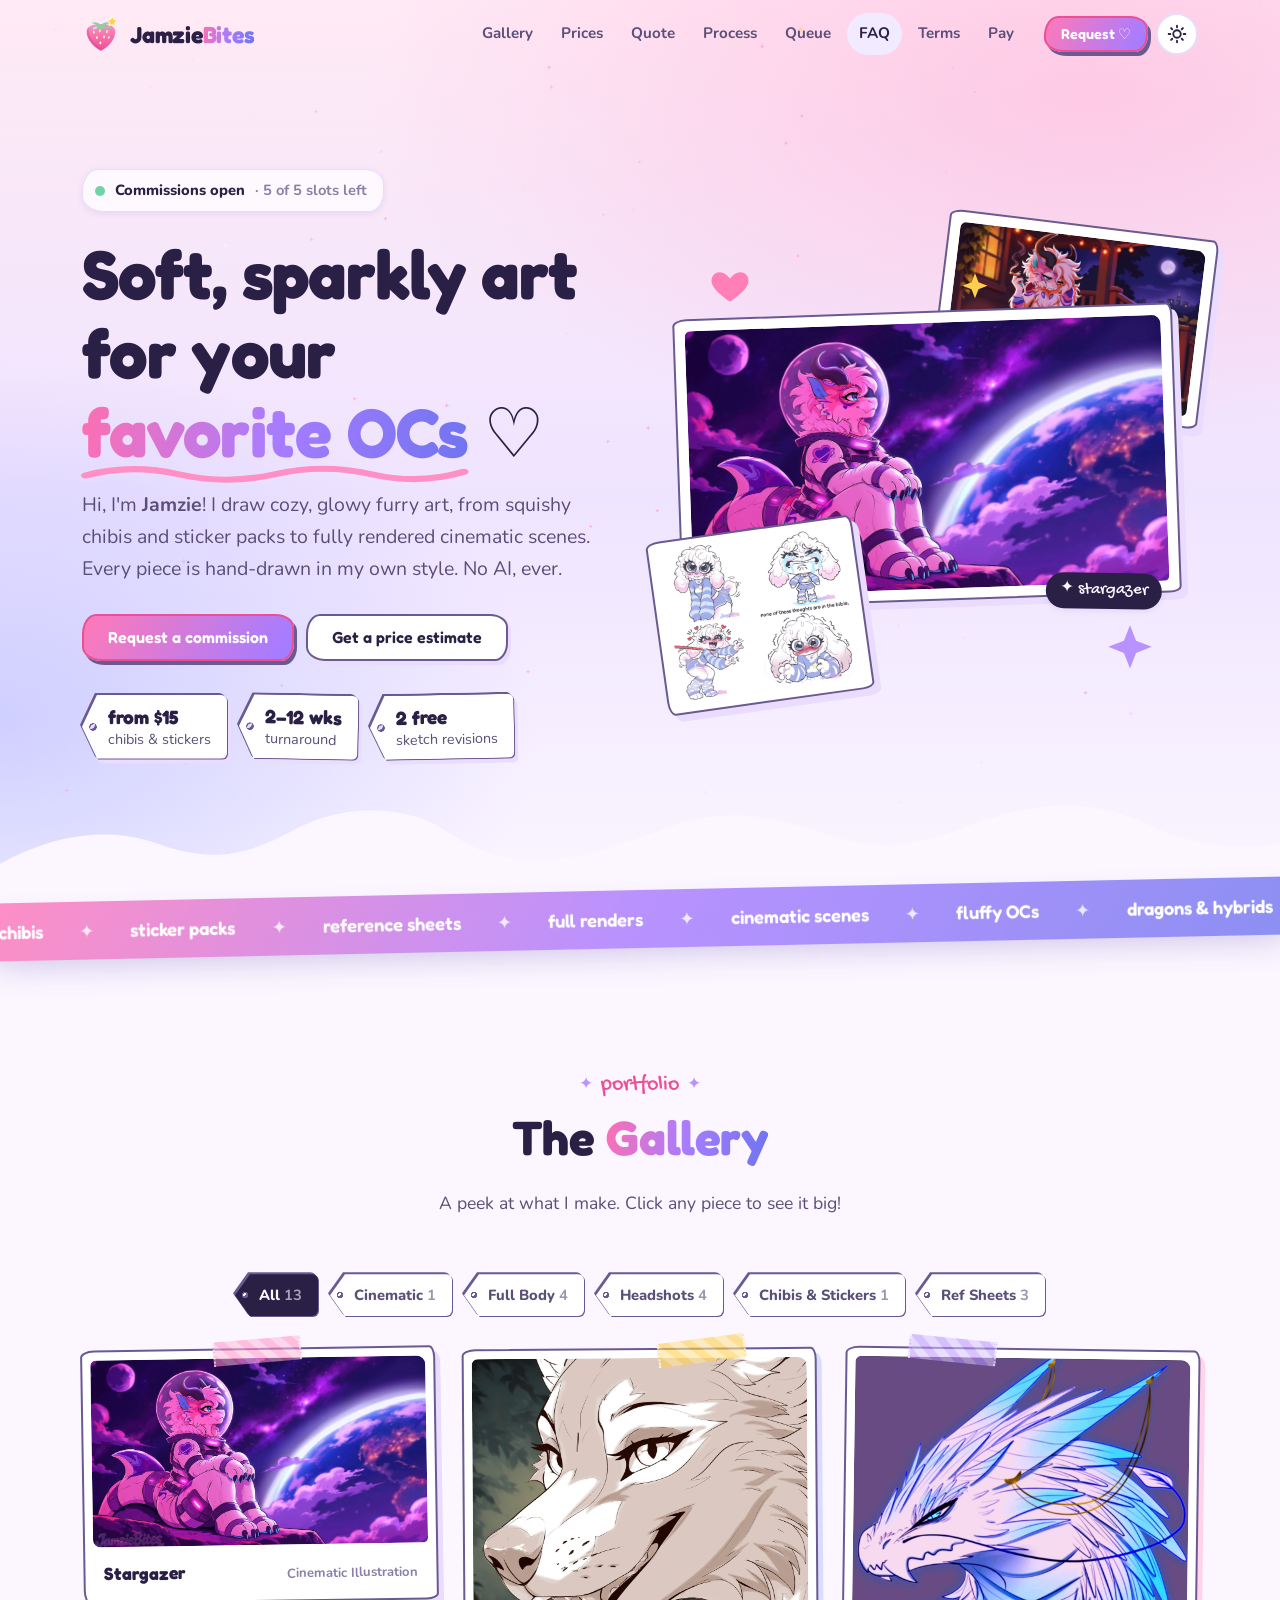
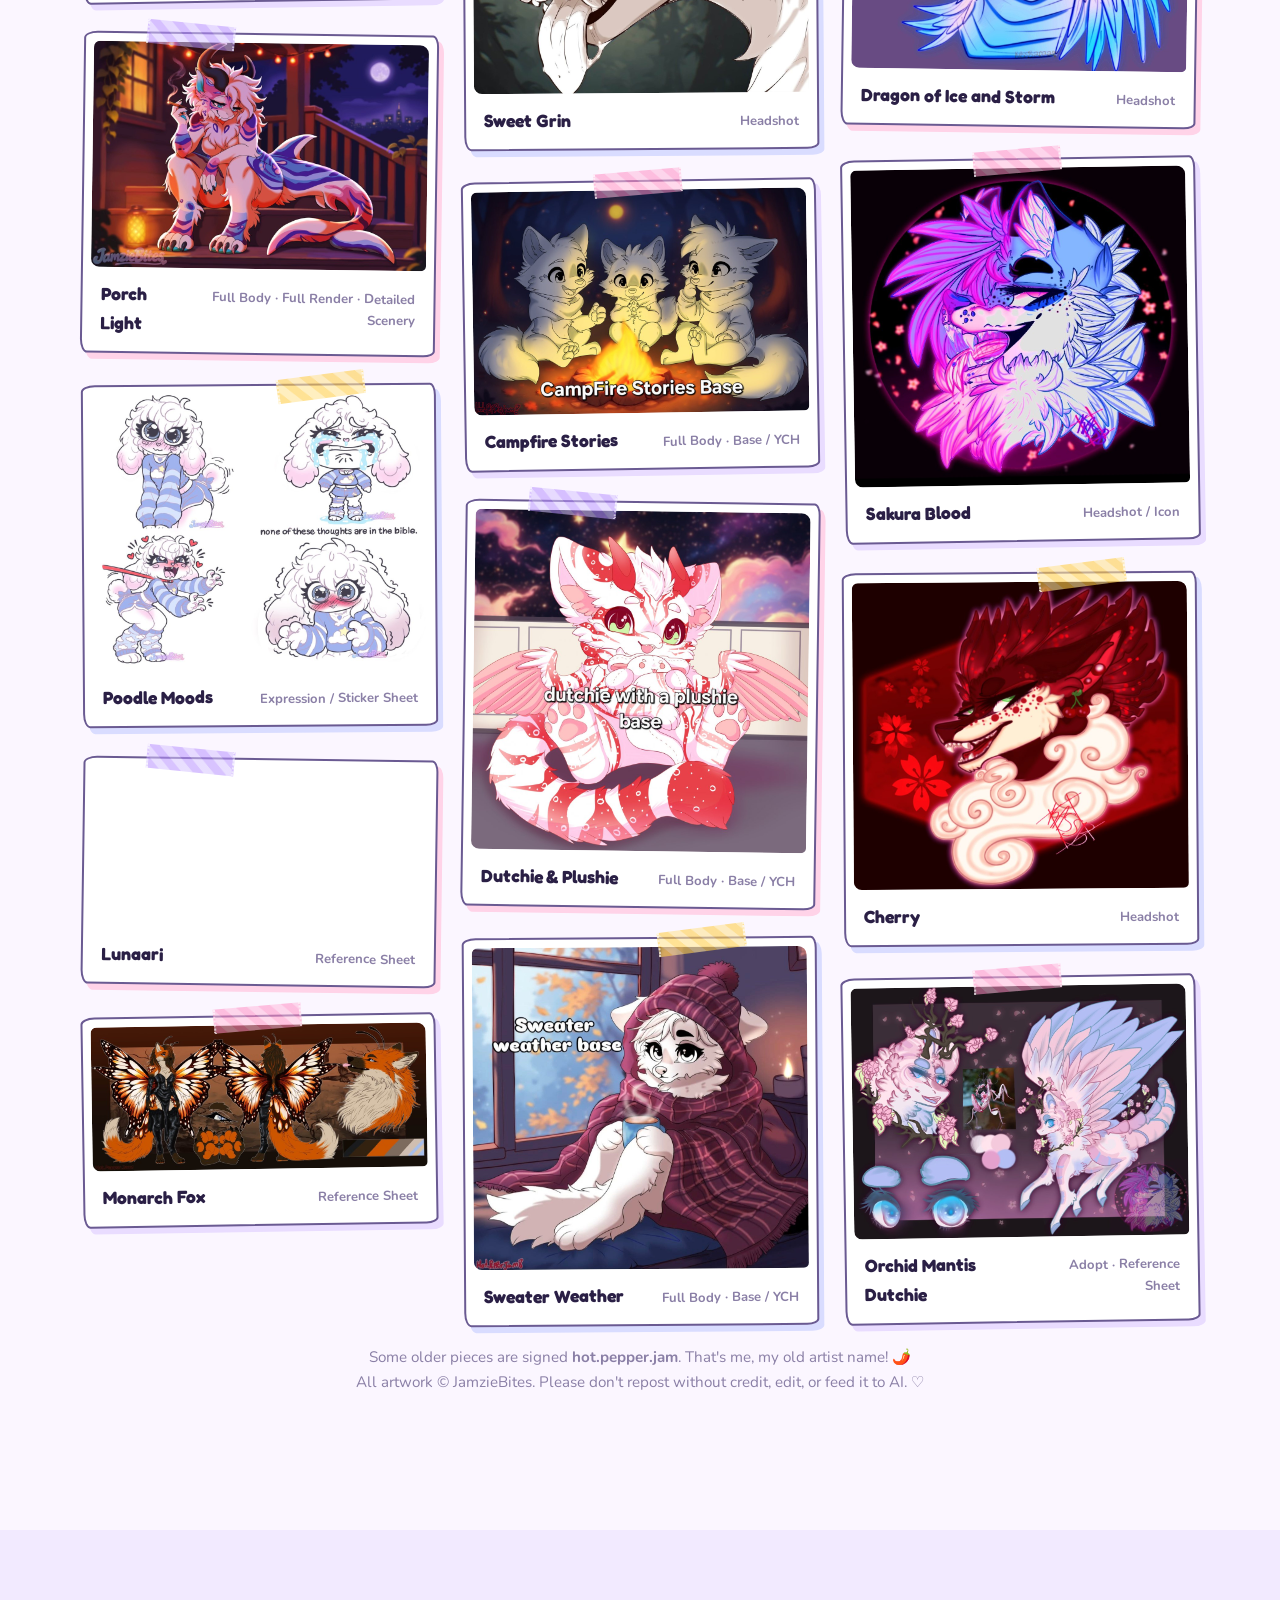
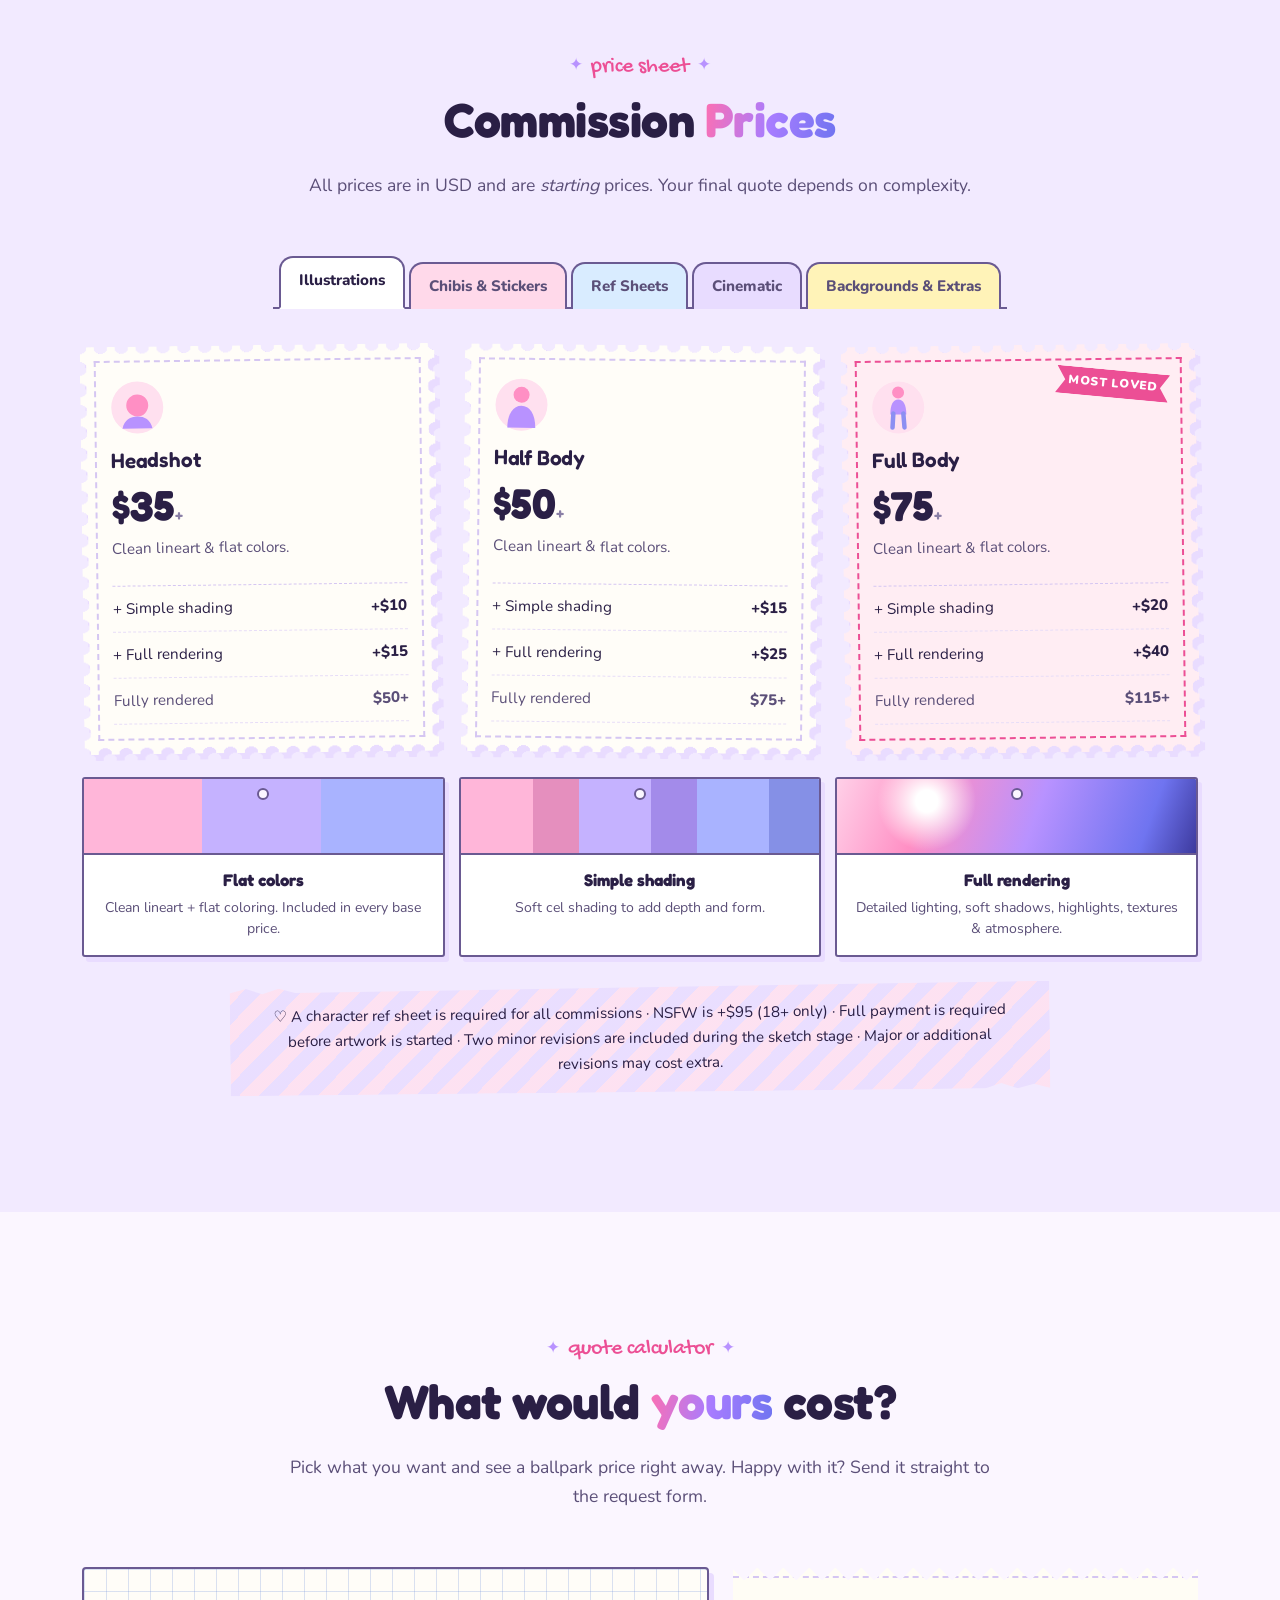
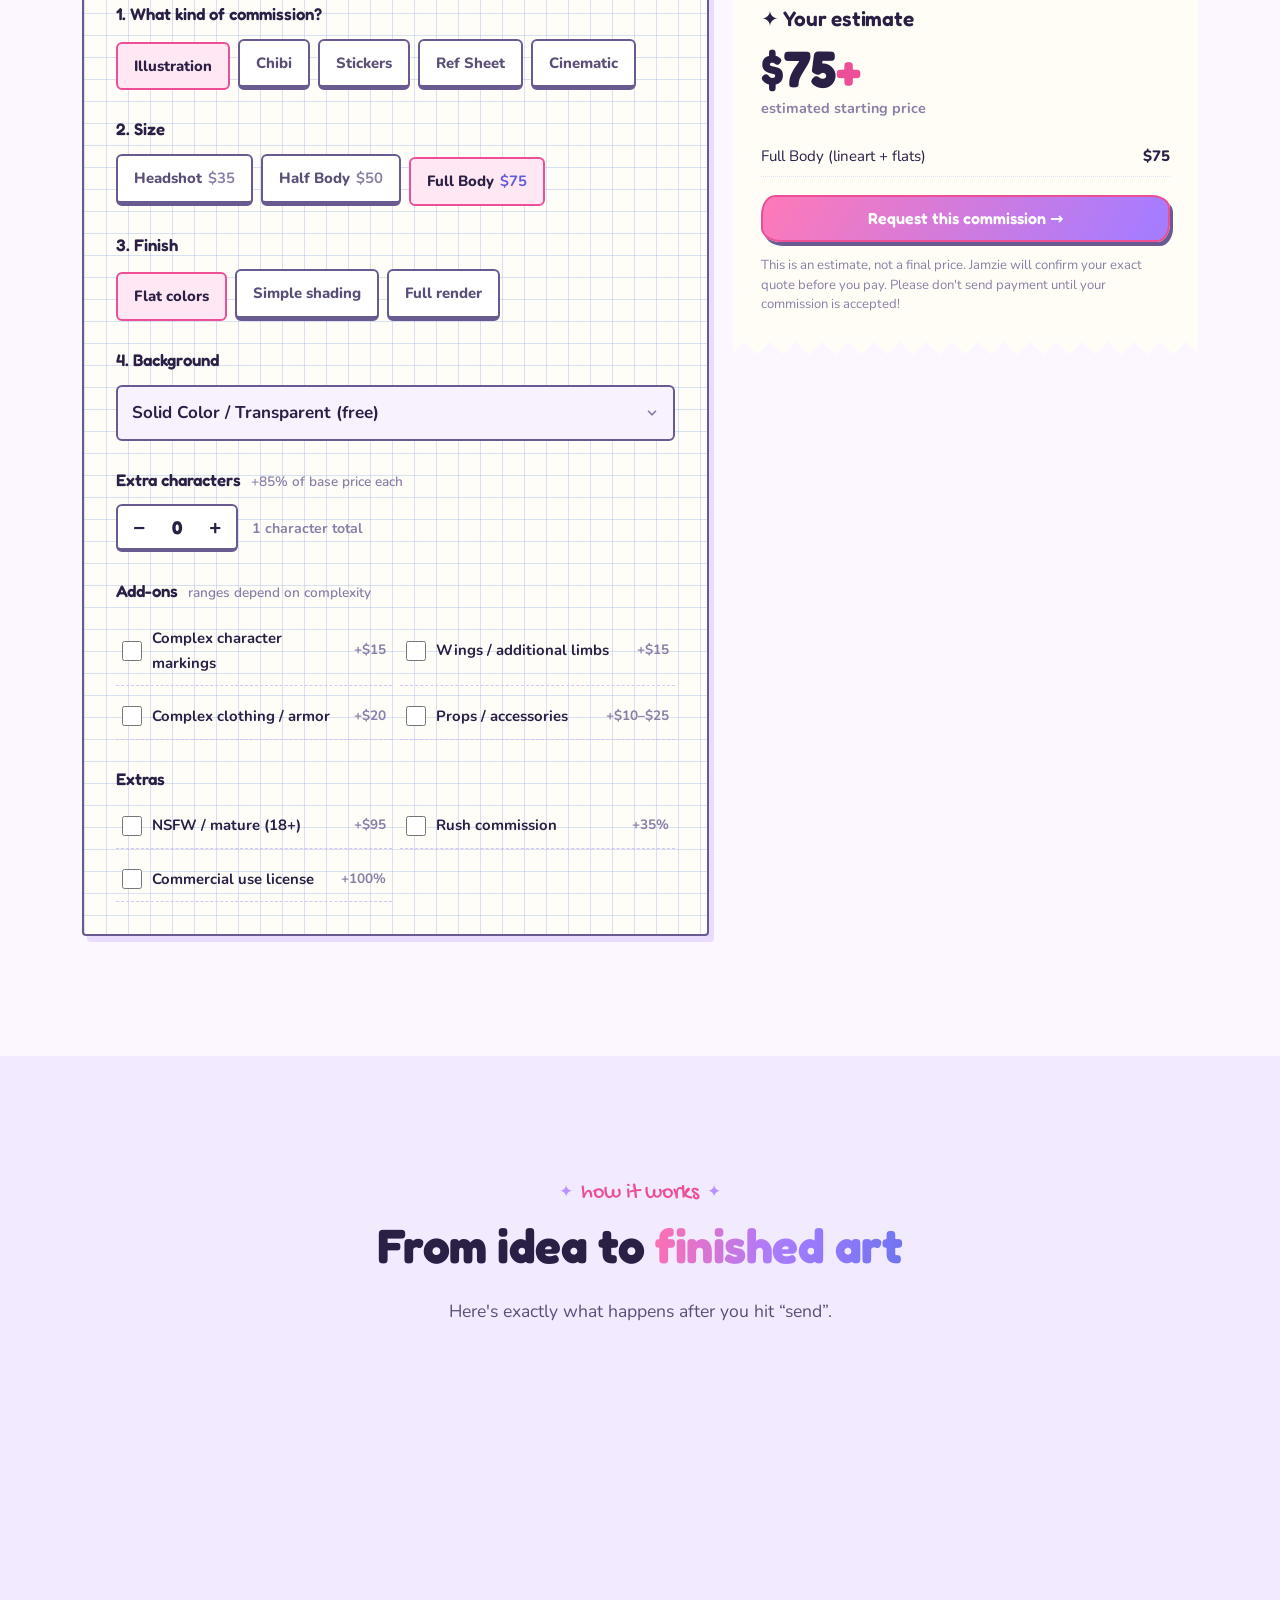
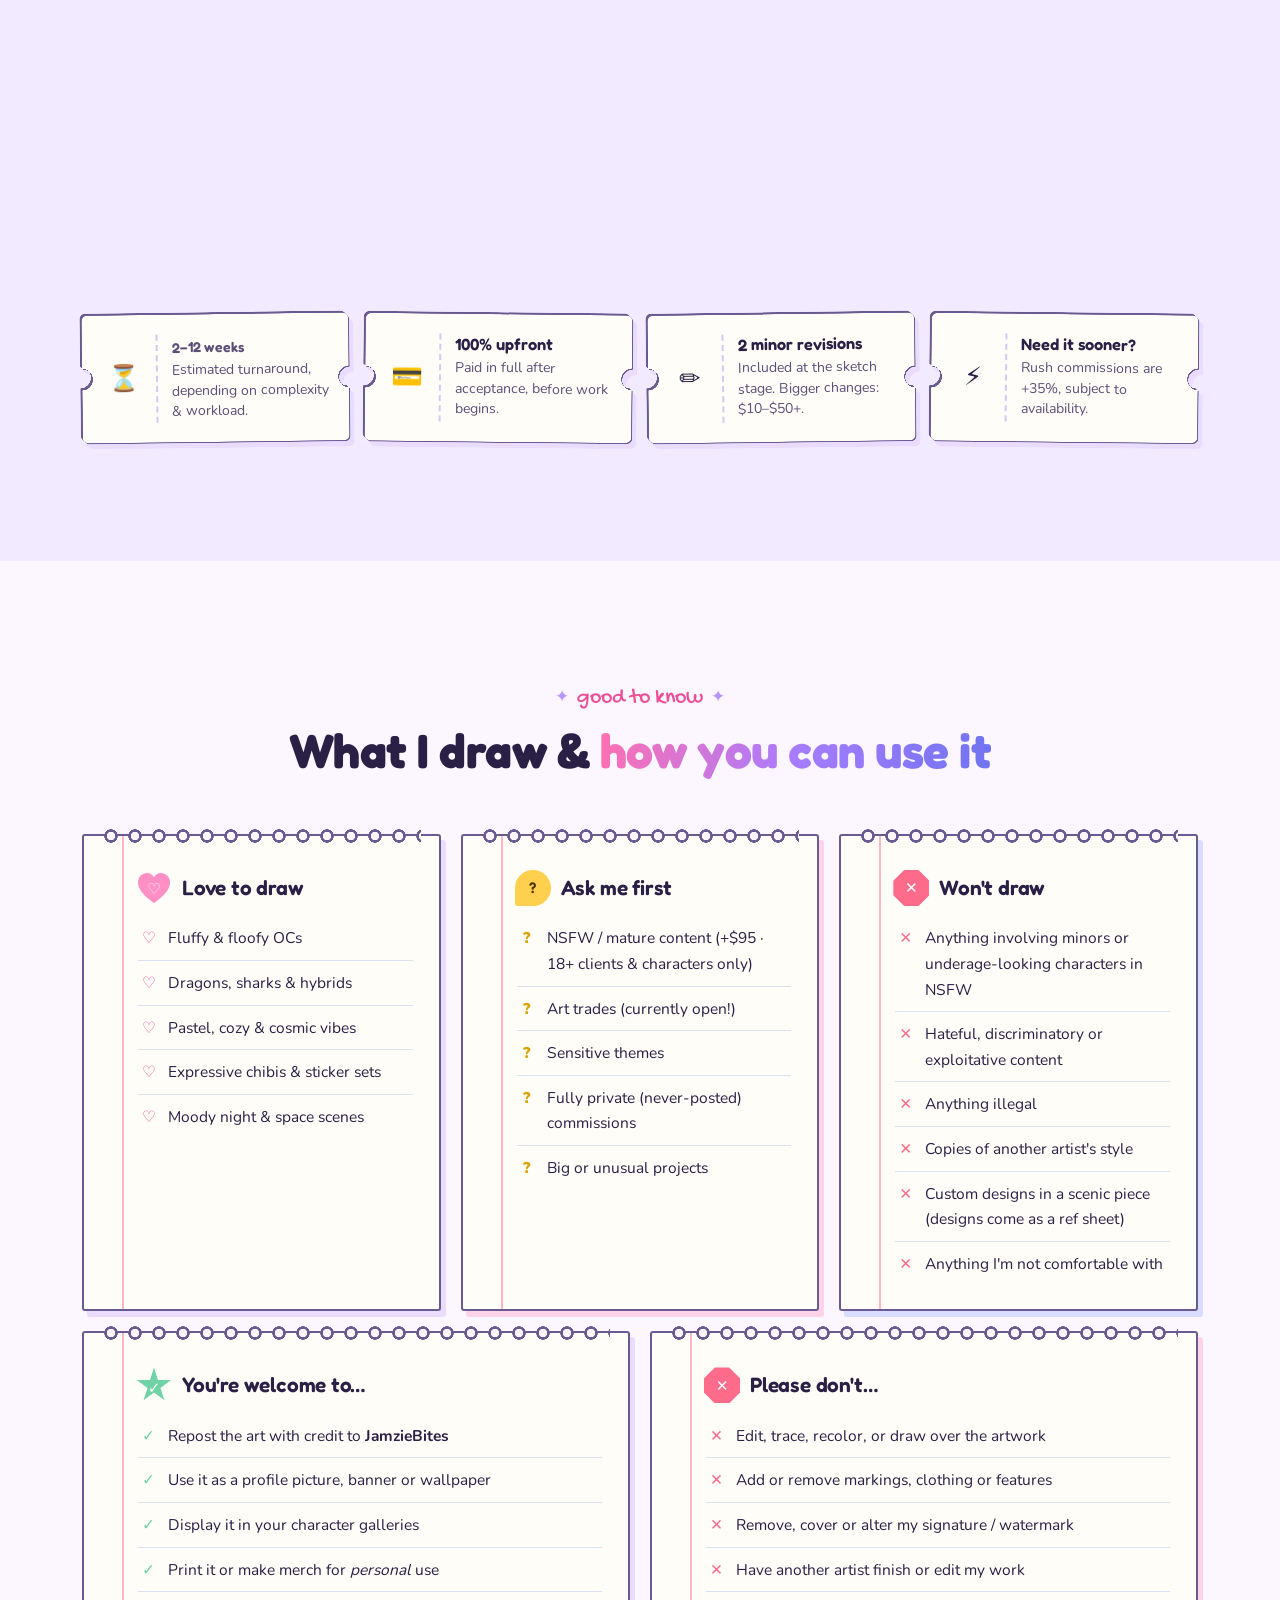
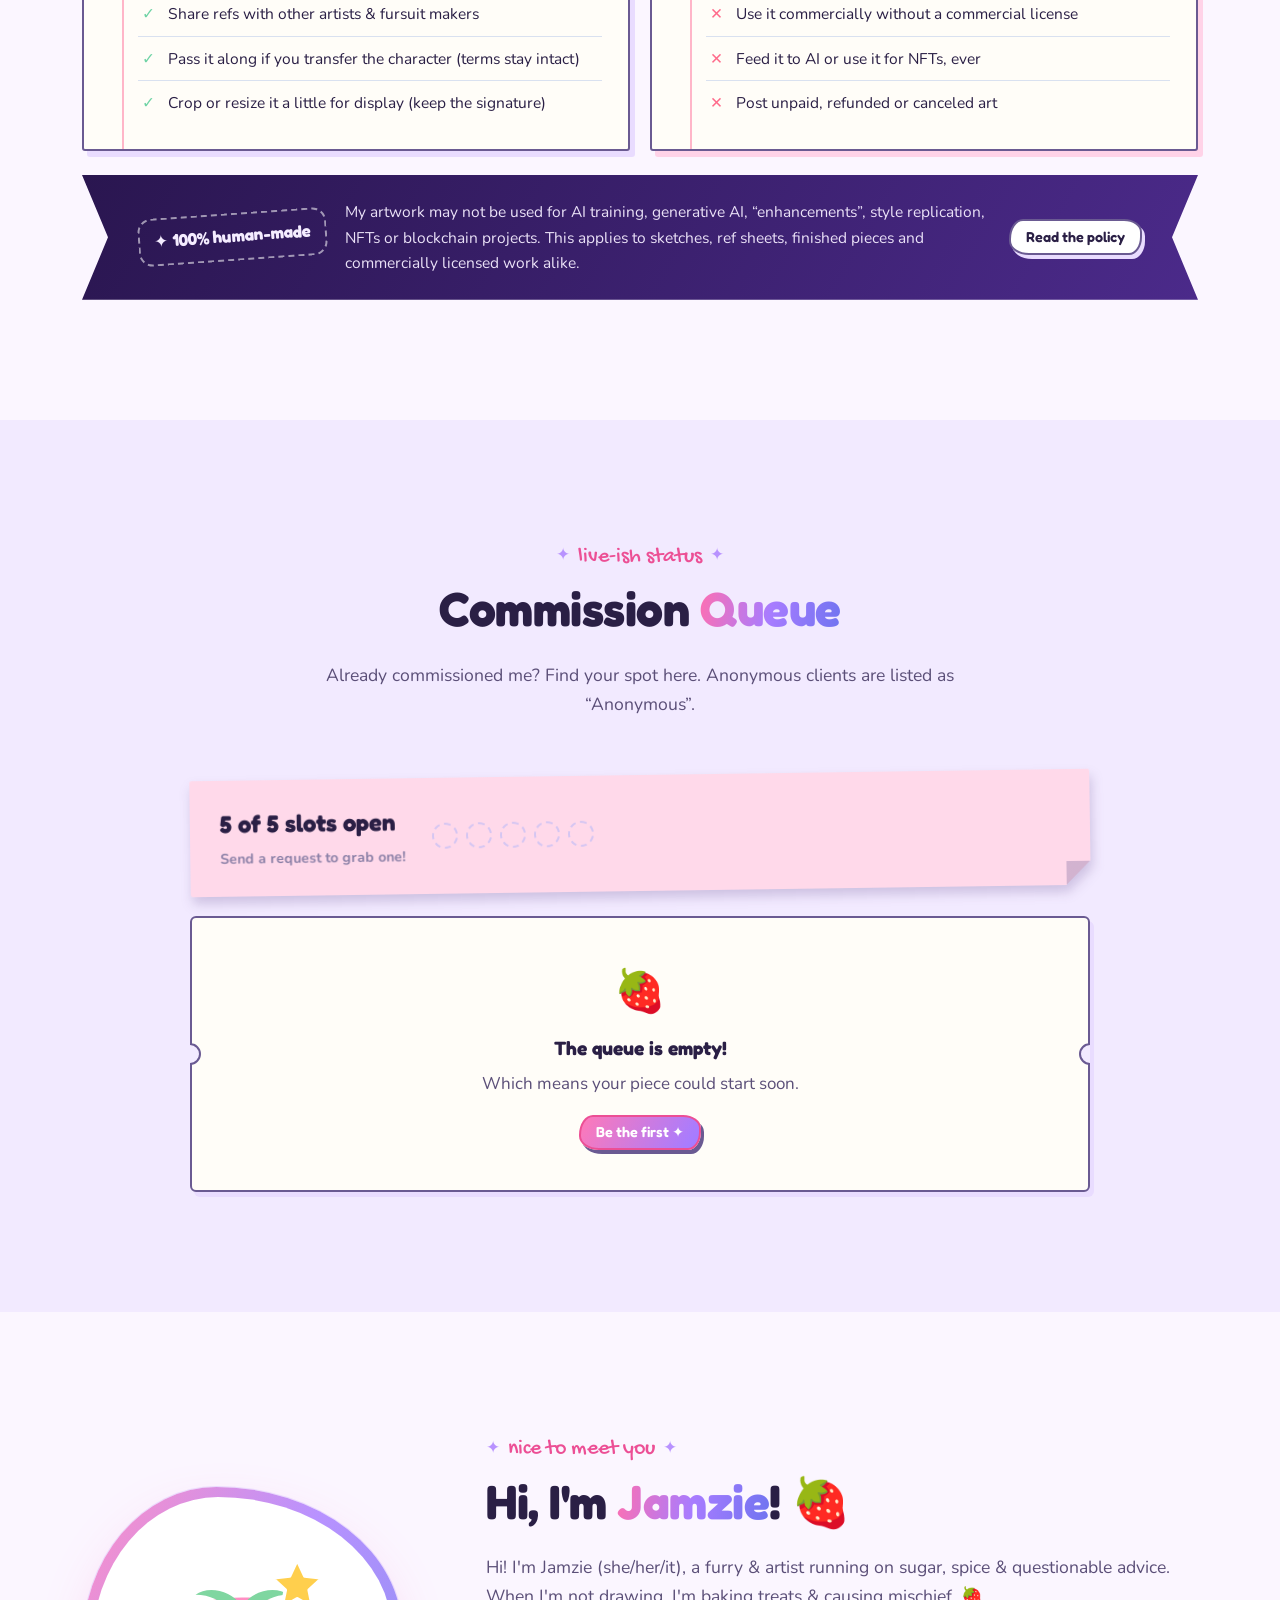
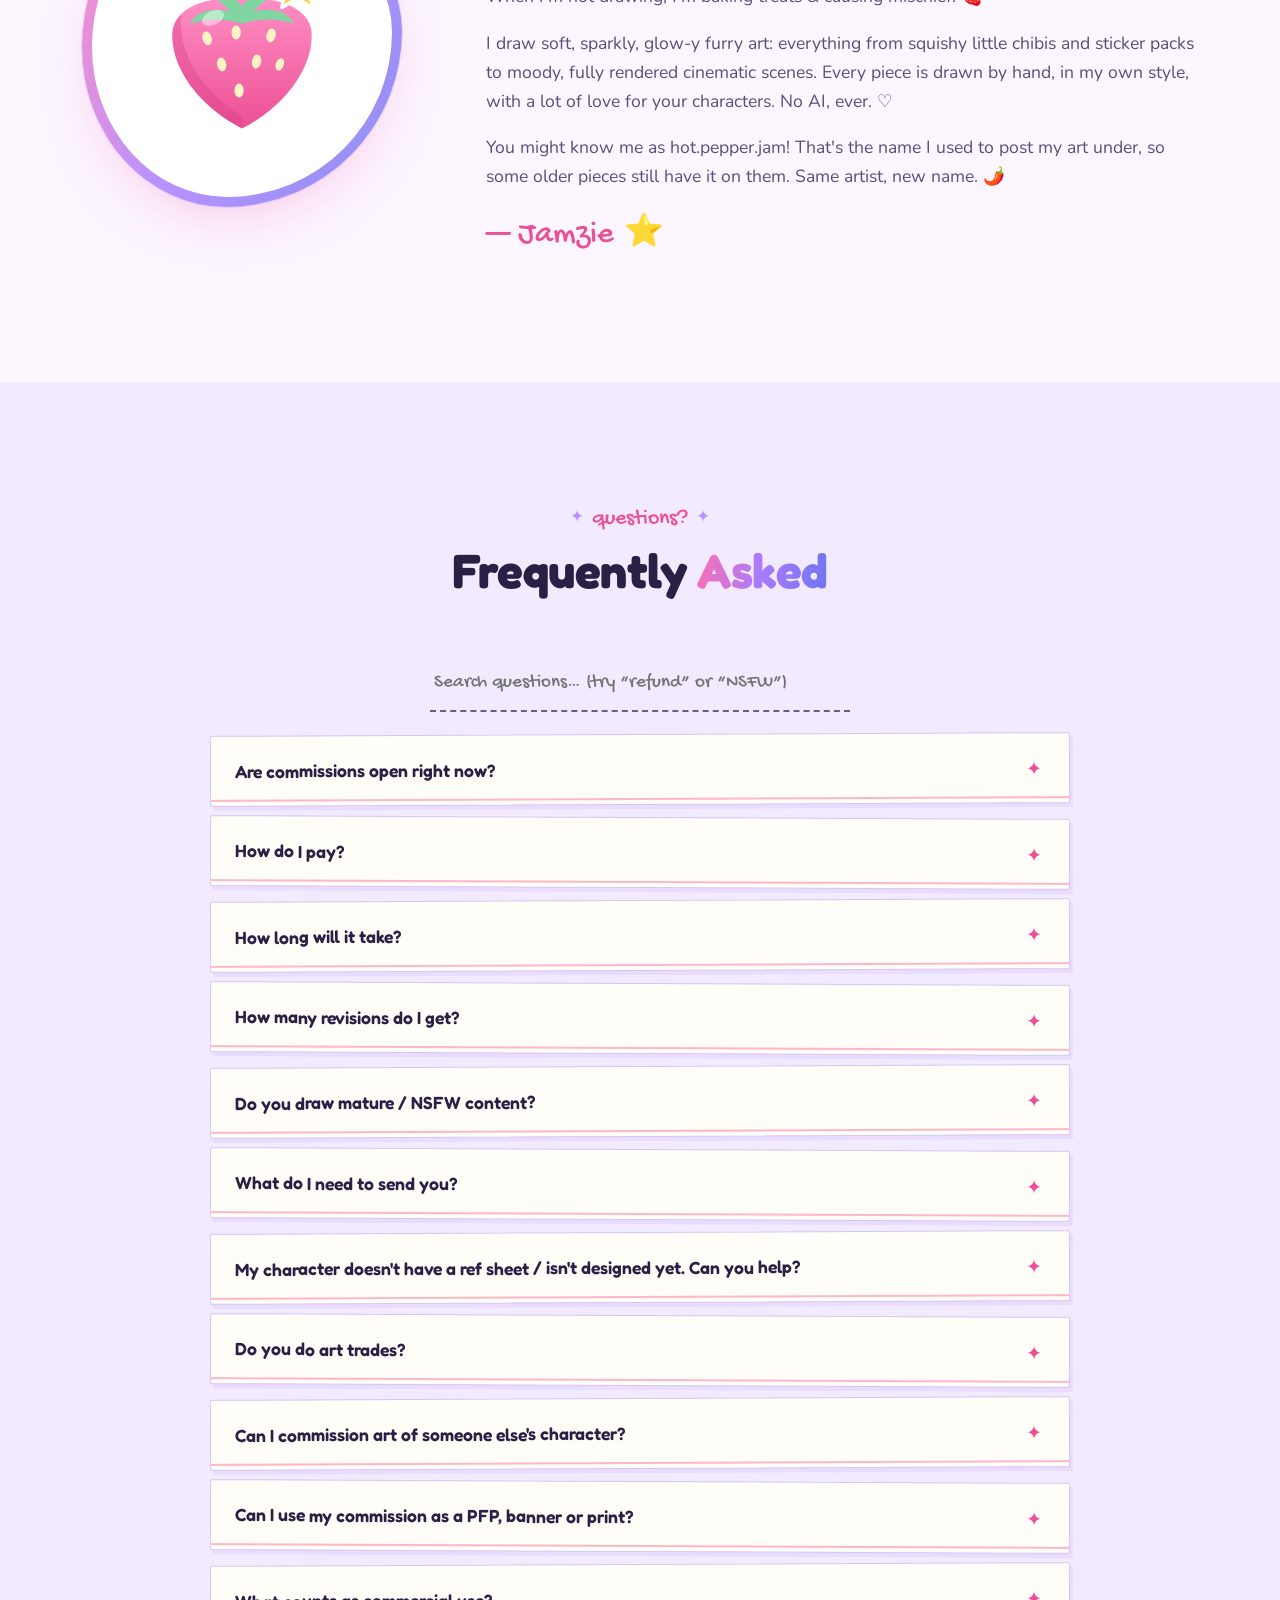
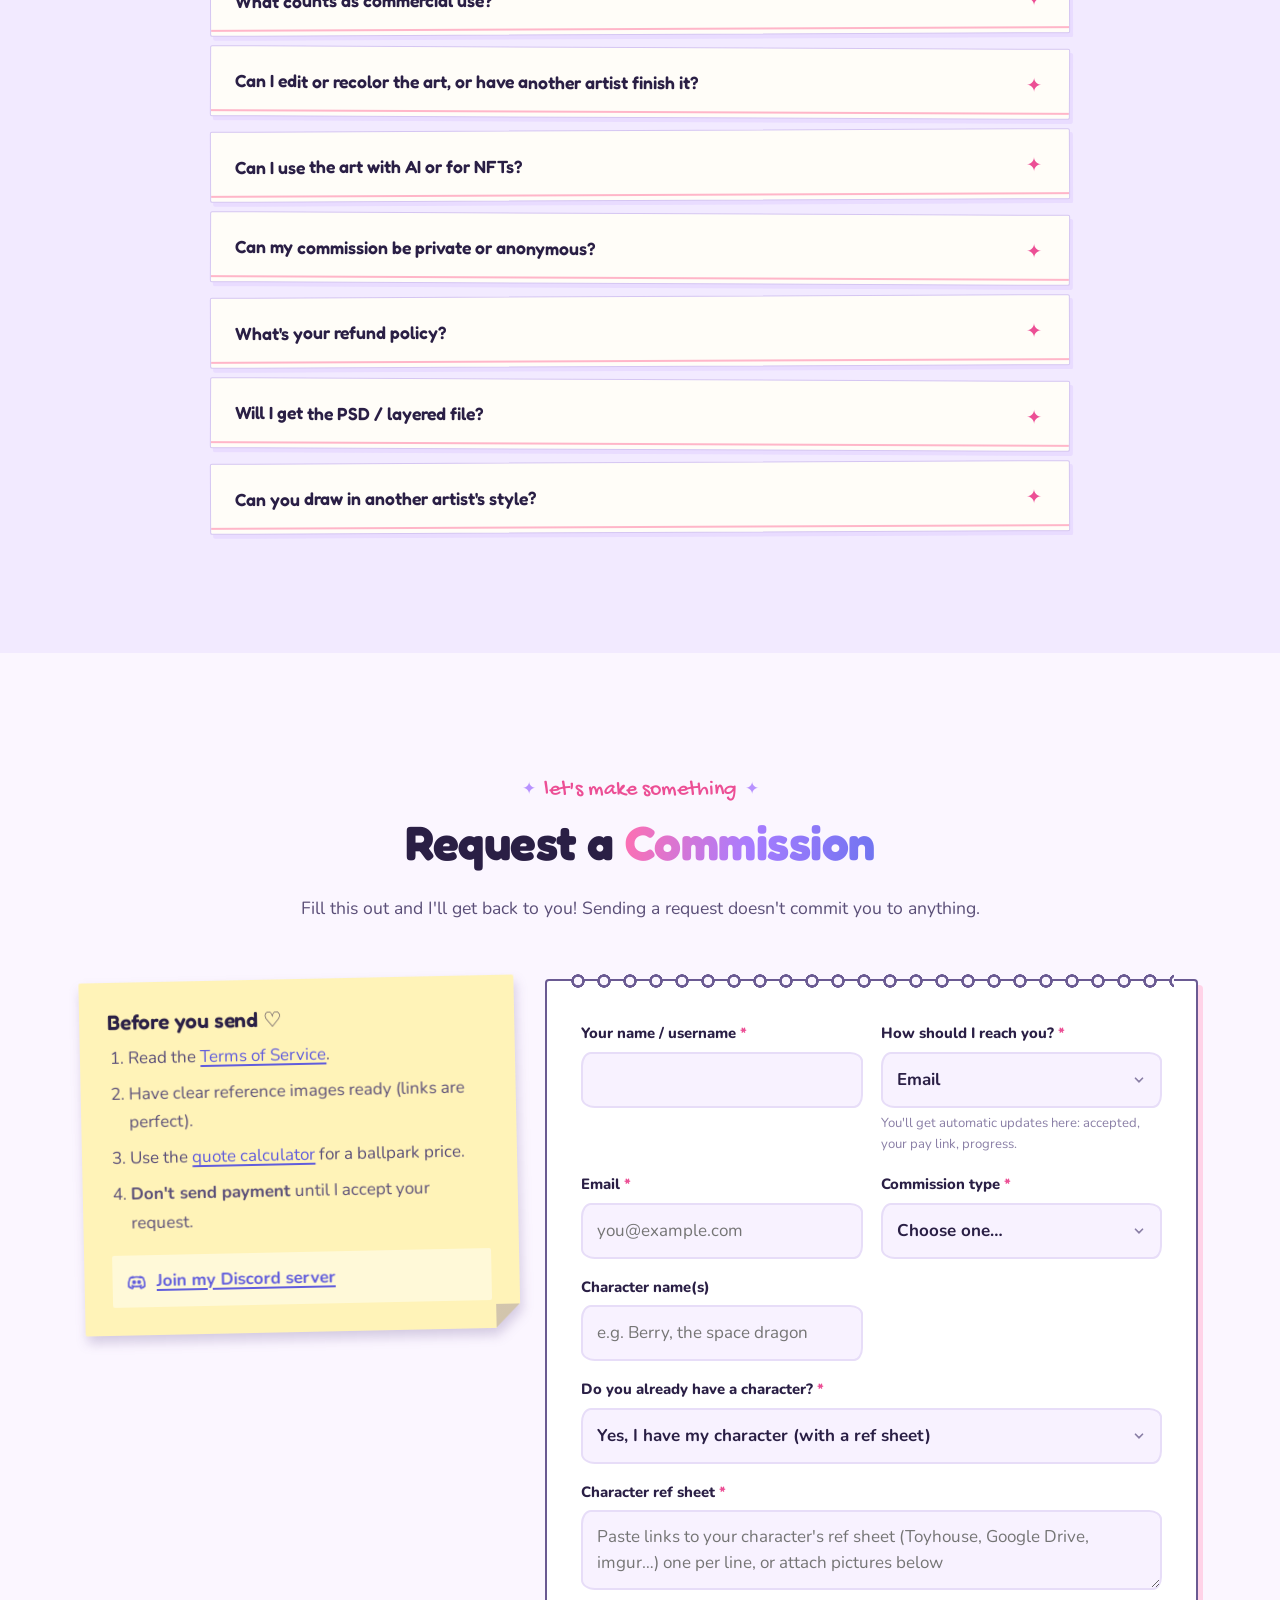
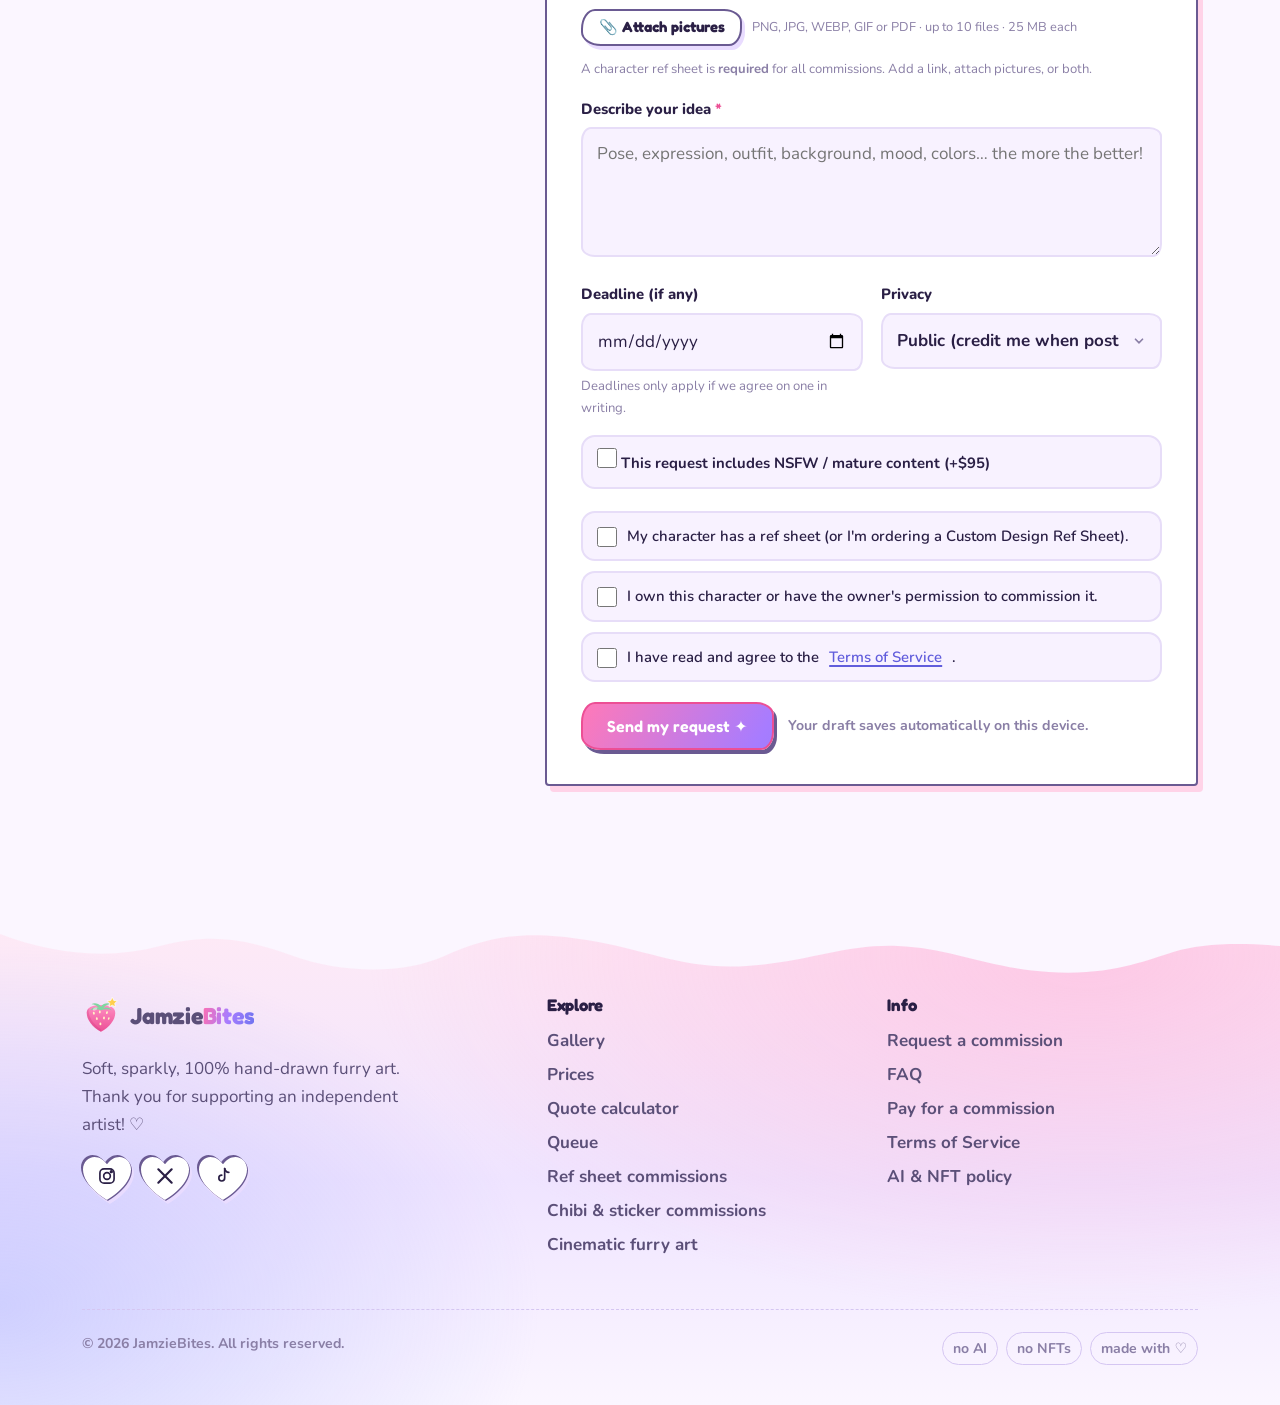
==== commit e0f943cb: "Search landing pages: ref sheets, chibis & stickers, cinematic art Prices pulled from config.js by a" ====
--- a/index.html
+++ b/index.html
@@ -888,6 +888,9 @@
             <li><a href="#prices">Prices</a></li>
             <li><a href="#quote">Quote calculator</a></li>
             <li><a href="#queue">Queue</a></li>
+            <li><a href="ref-sheet-commissions.html">Ref sheet commissions</a></li>
+            <li><a href="chibi-commissions.html">Chibi &amp; sticker commissions</a></li>
+            <li><a href="cinematic-furry-art.html">Cinematic furry art</a></li>
           </ul>
         </div>
         <div>
--- a/assets/styles.css
+++ b/assets/styles.css
@@ -1265,3 +1265,8 @@
   .calc-form .stepper { border-radius: 6px; border: 2px solid var(--sk-line); border-bottom-width: 4px; background: var(--surface); }
   .calc-form .select { border-radius: 6px; border: 2px solid var(--sk-line); }
 }
+
+/* Landing pages: example art as a simple grid of taped prints */
+.landing-examples { columns: auto; display: grid; grid-template-columns: repeat(auto-fit, minmax(240px, 1fr)); gap: 34px 28px; align-items: start; }
+.landing-examples .gallery-item { margin: 0; text-decoration: none; color: inherit; }
+.landing-examples .gallery-item:hover { color: inherit; }
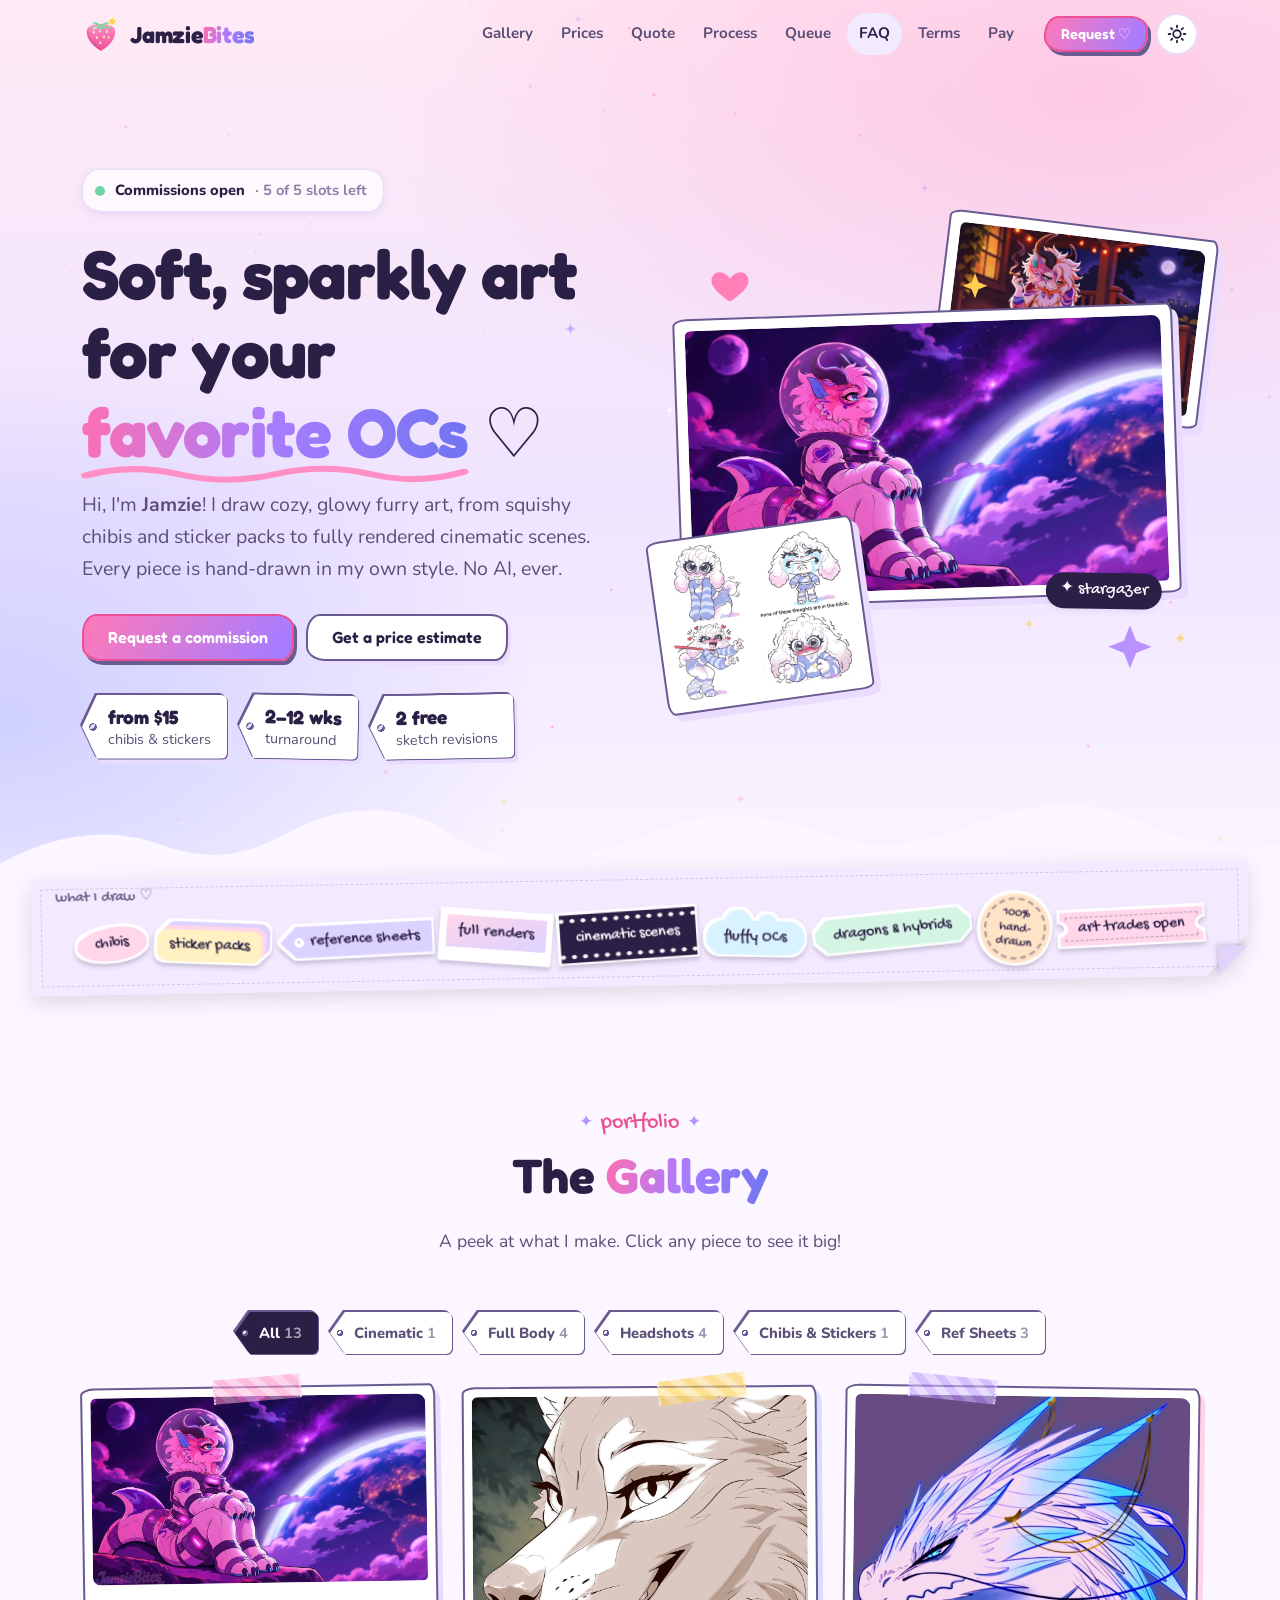
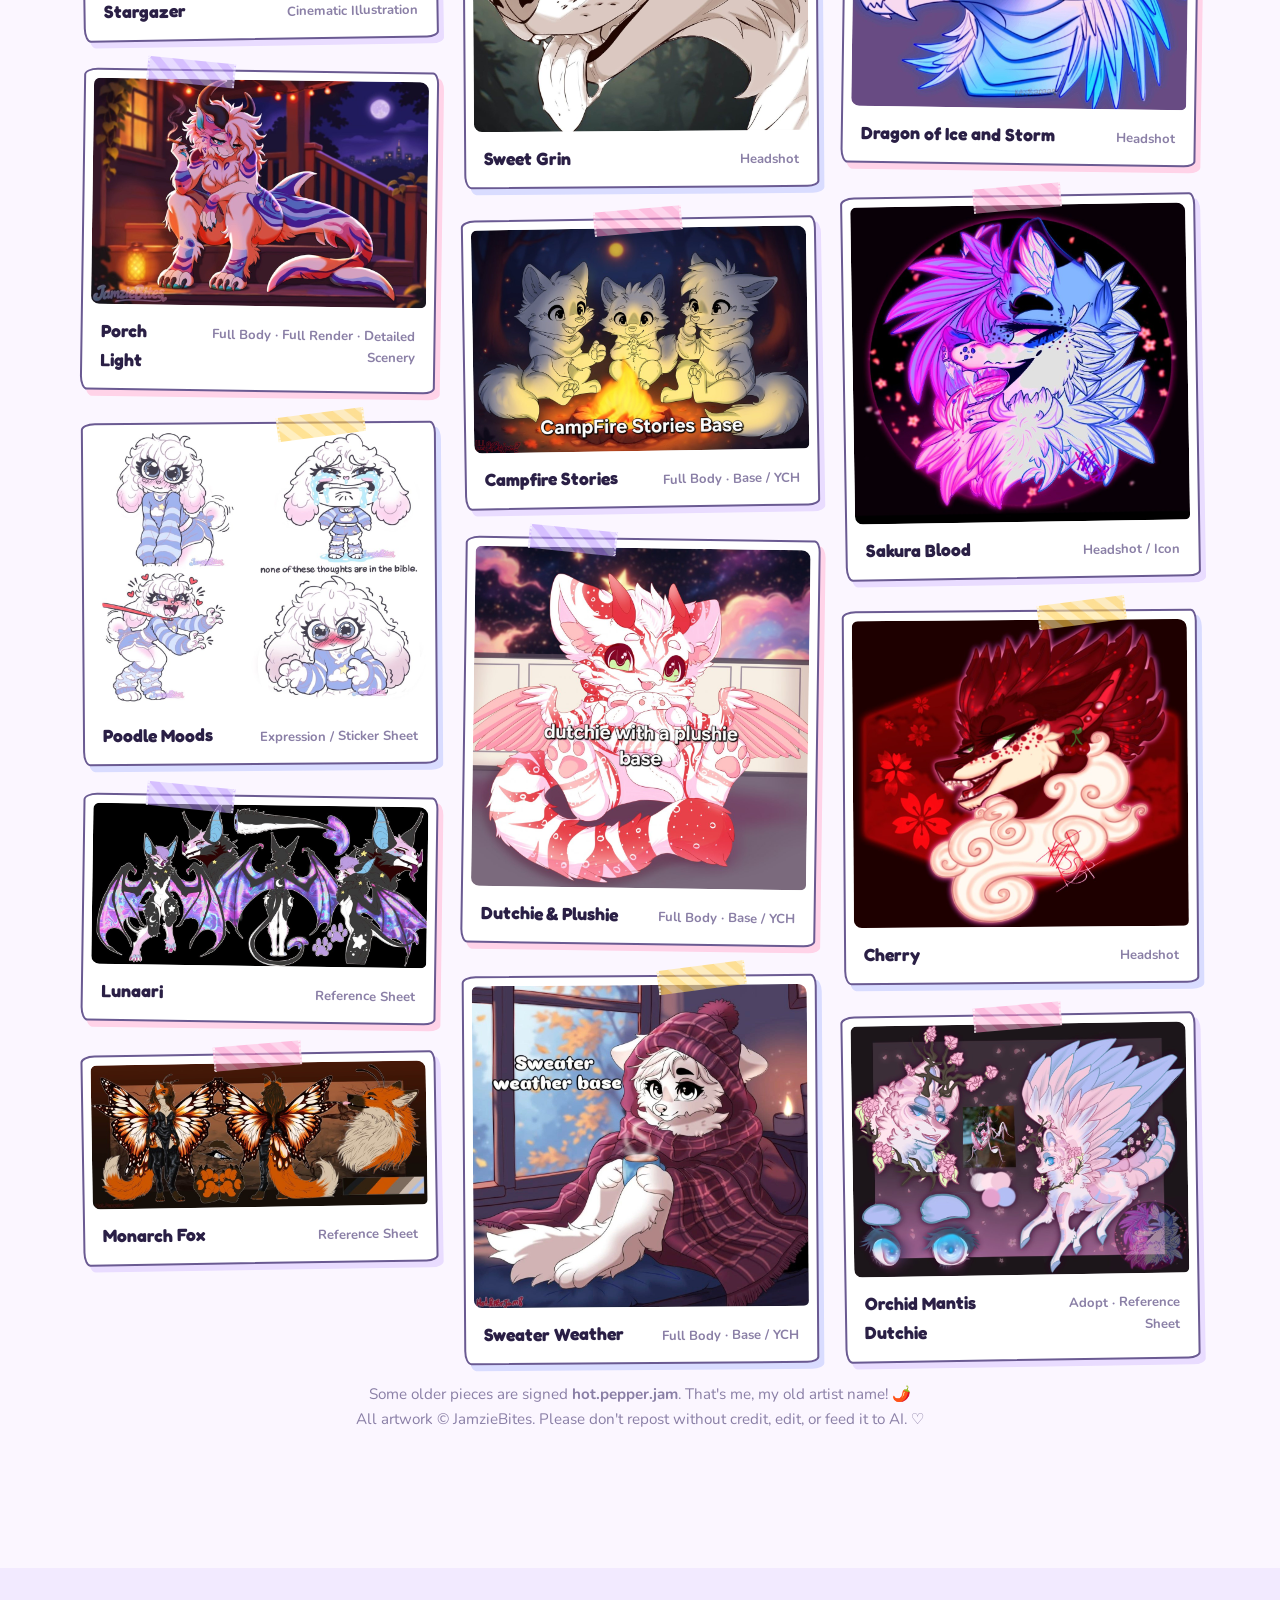
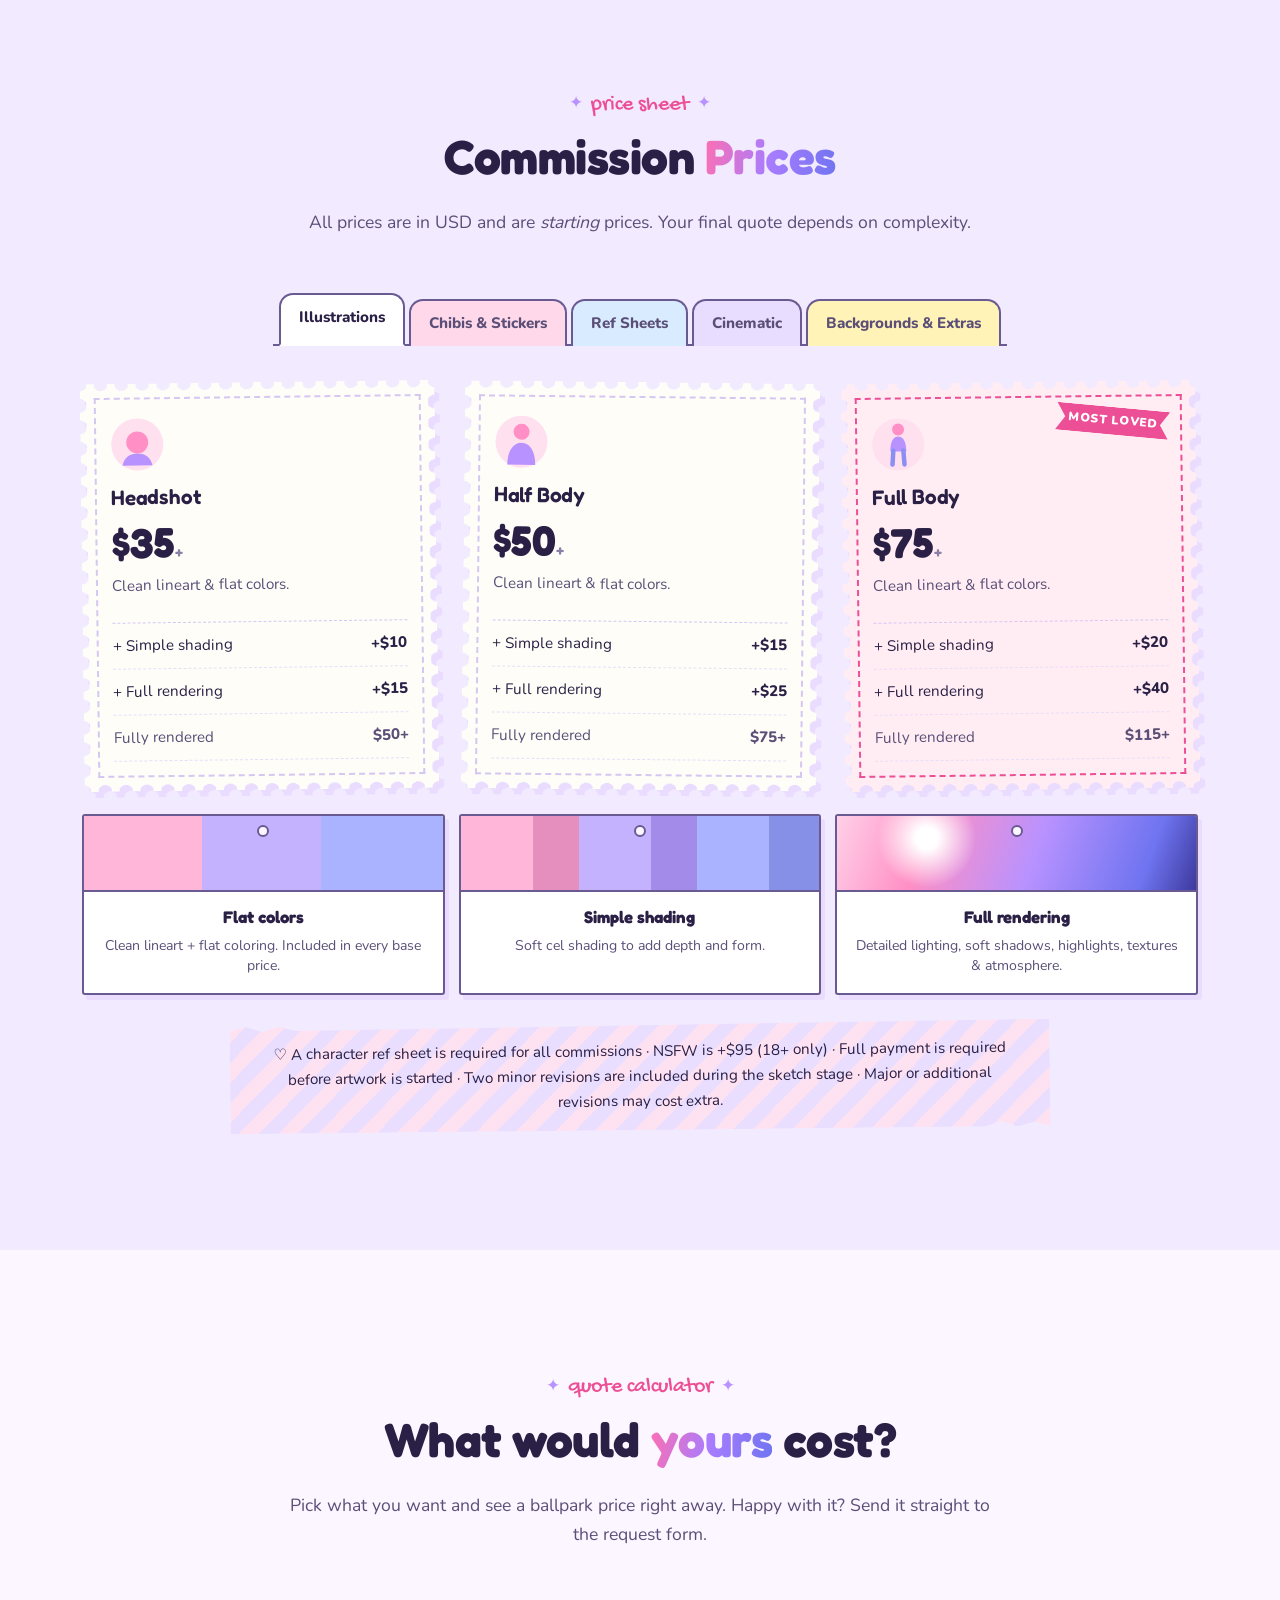
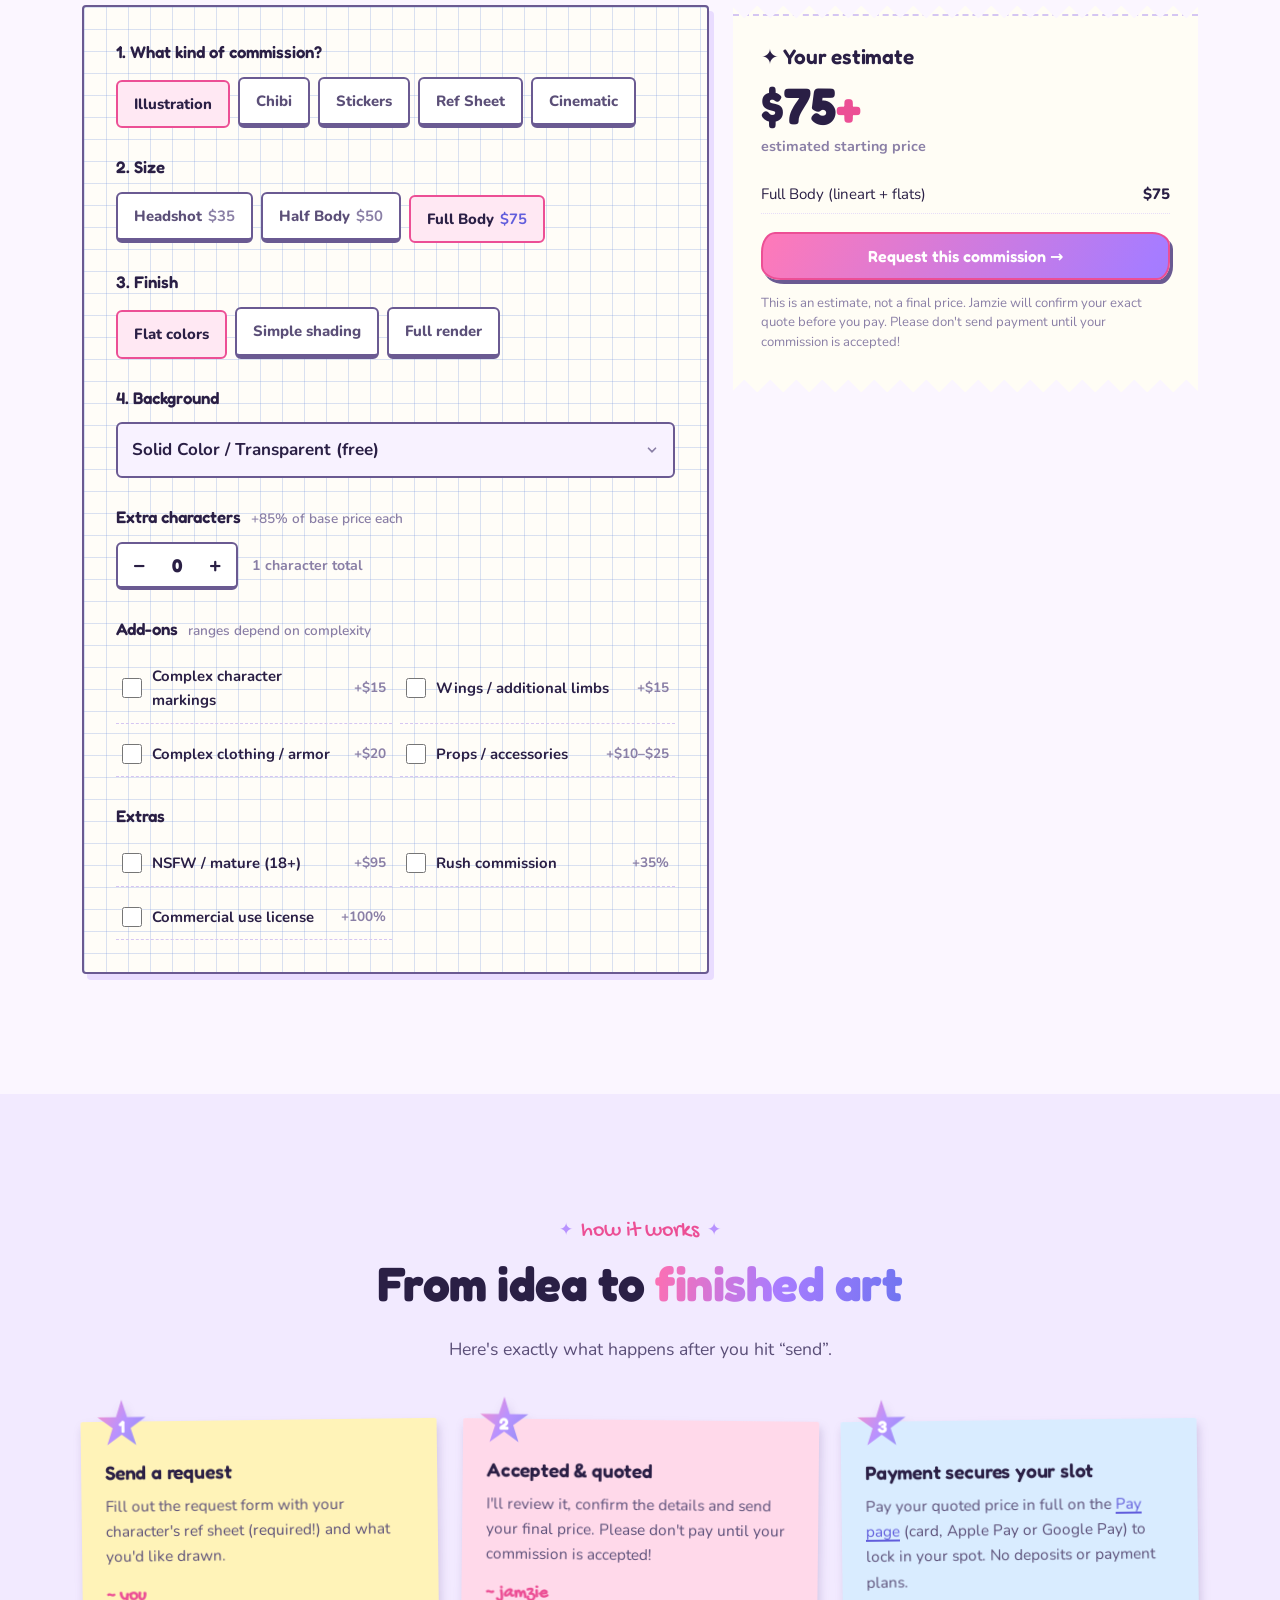
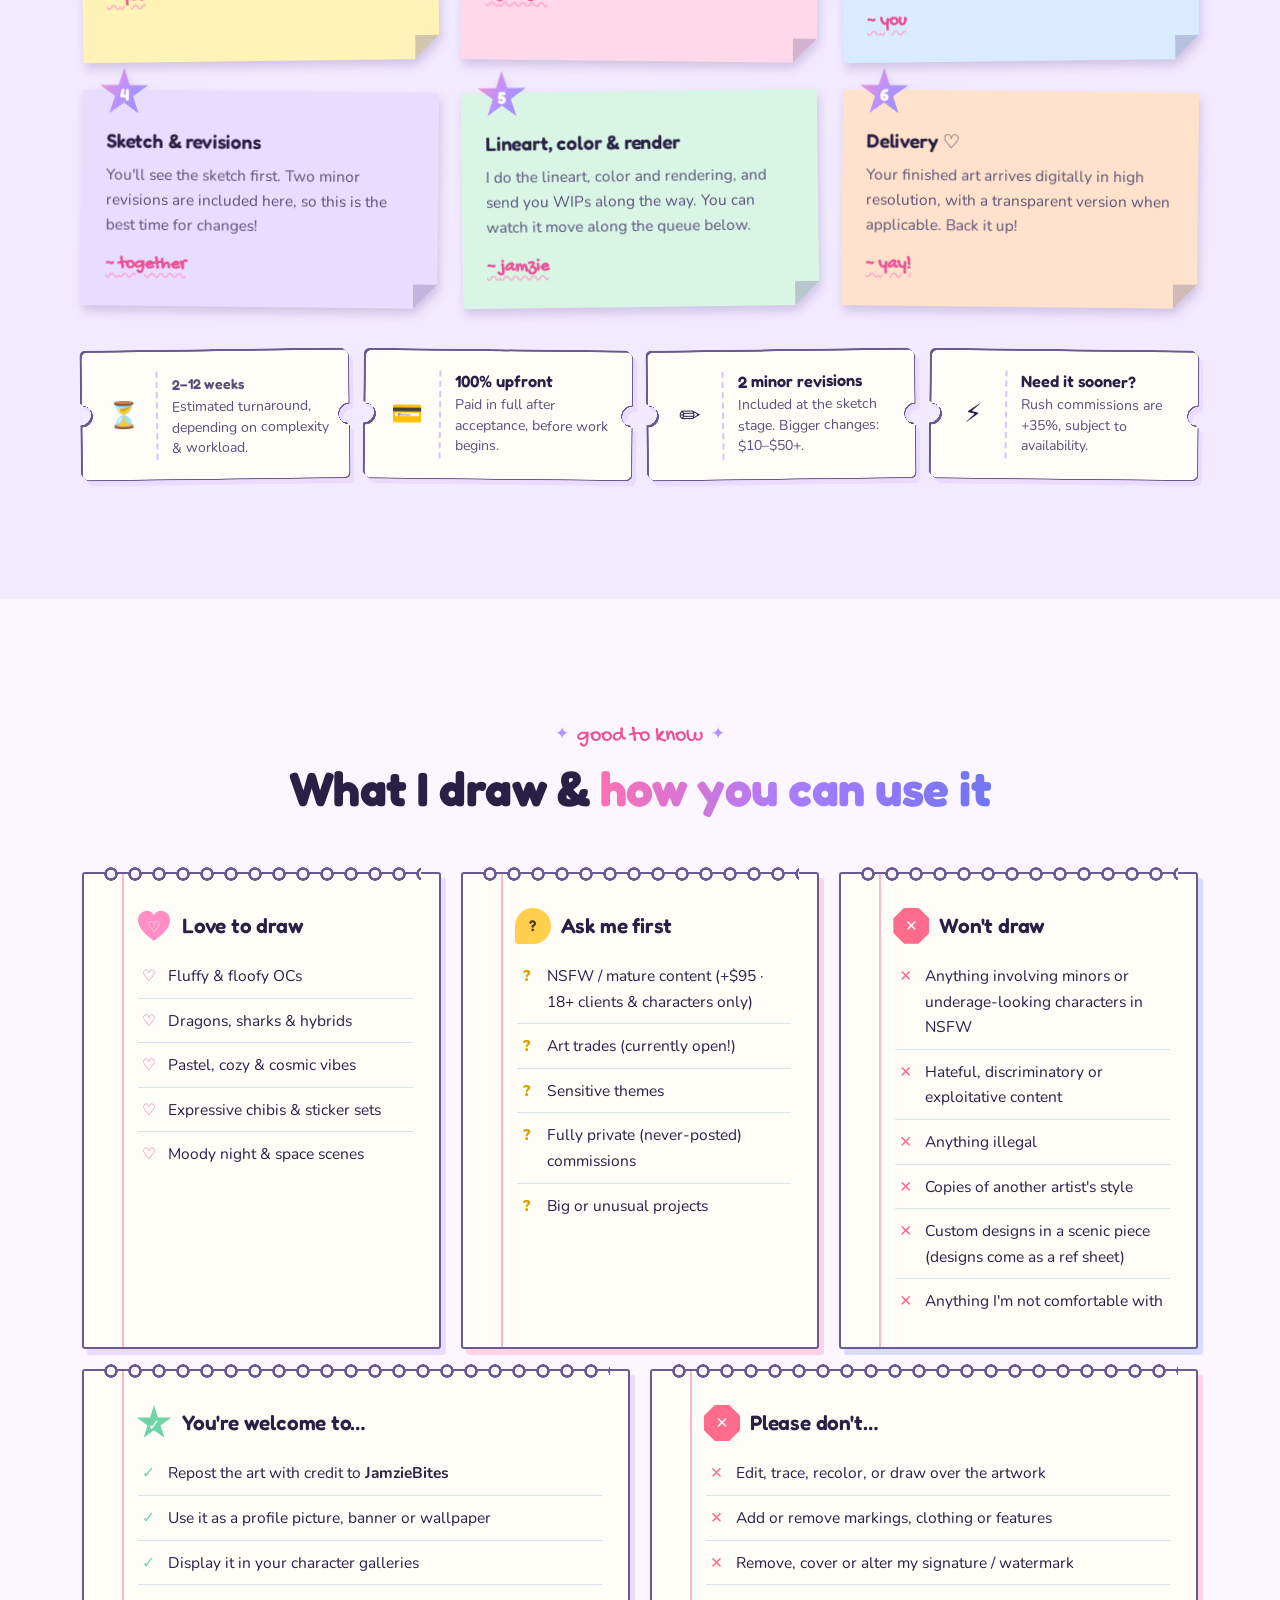
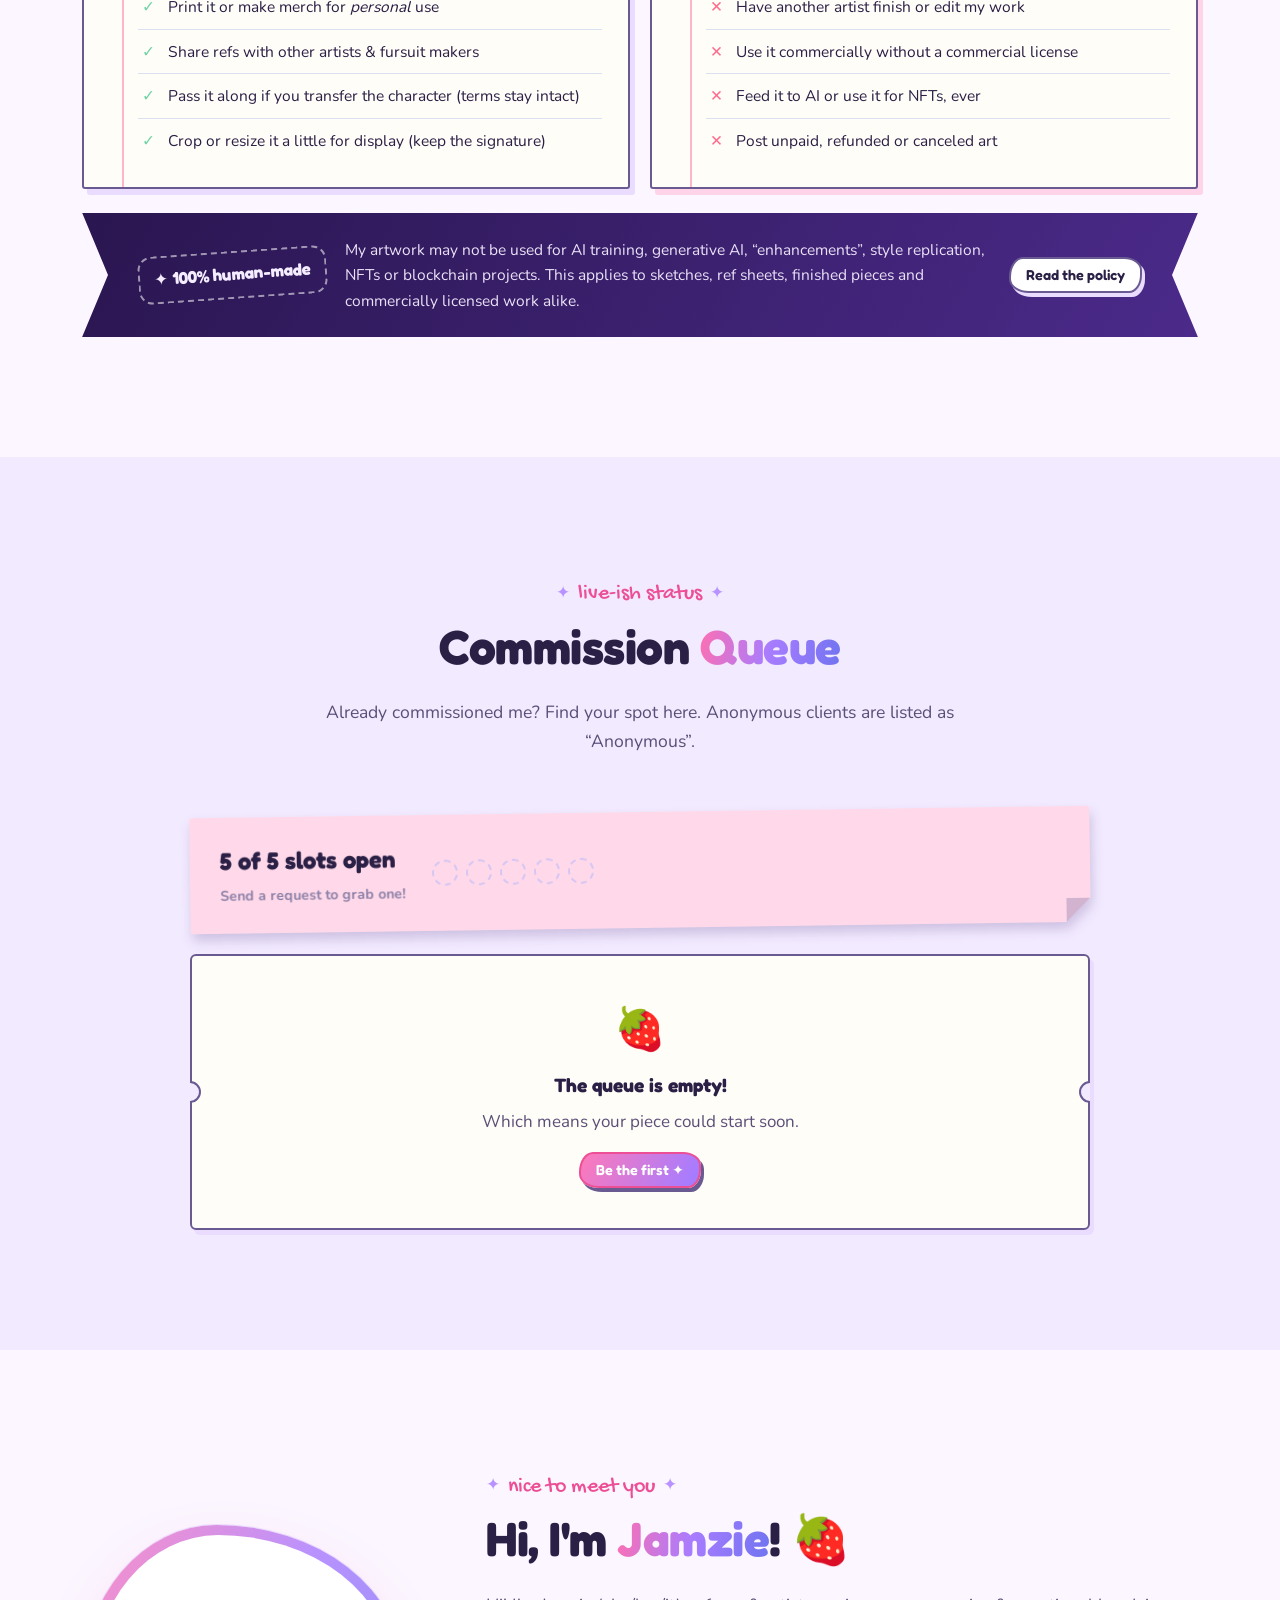
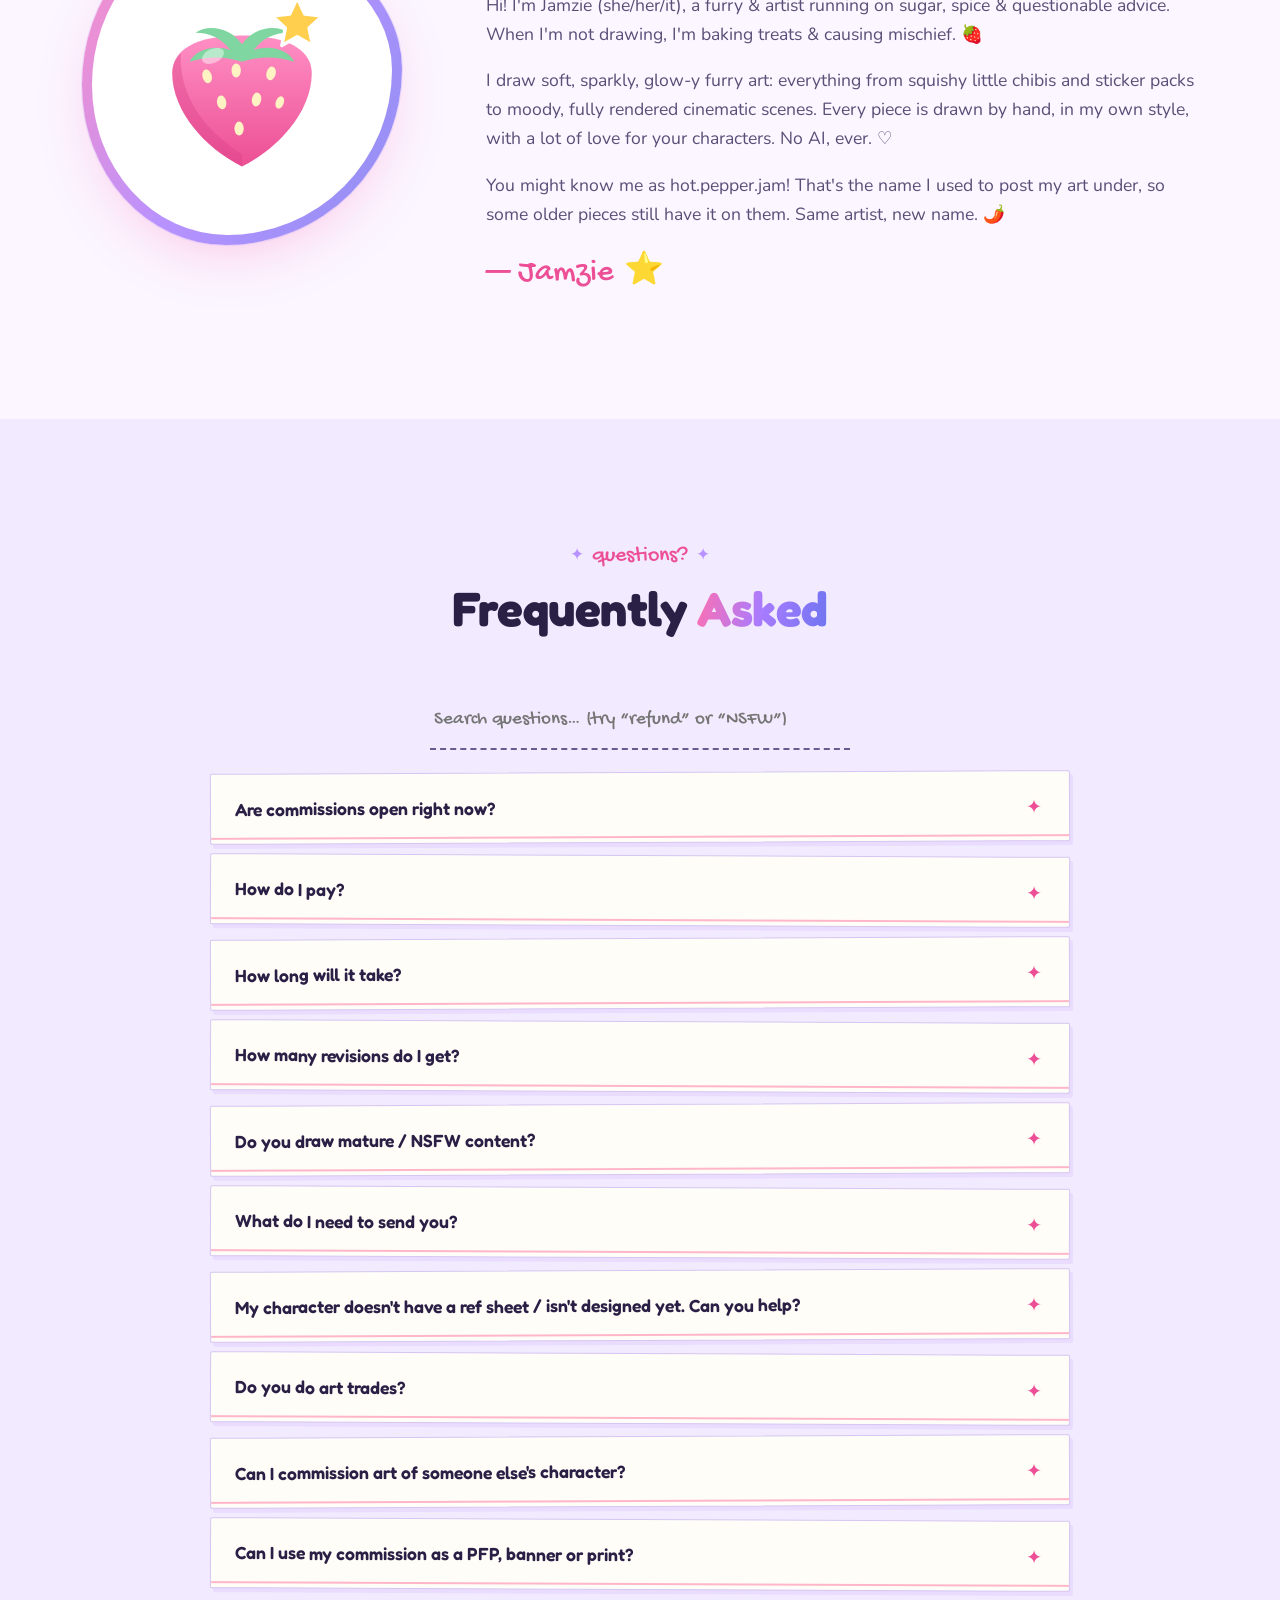
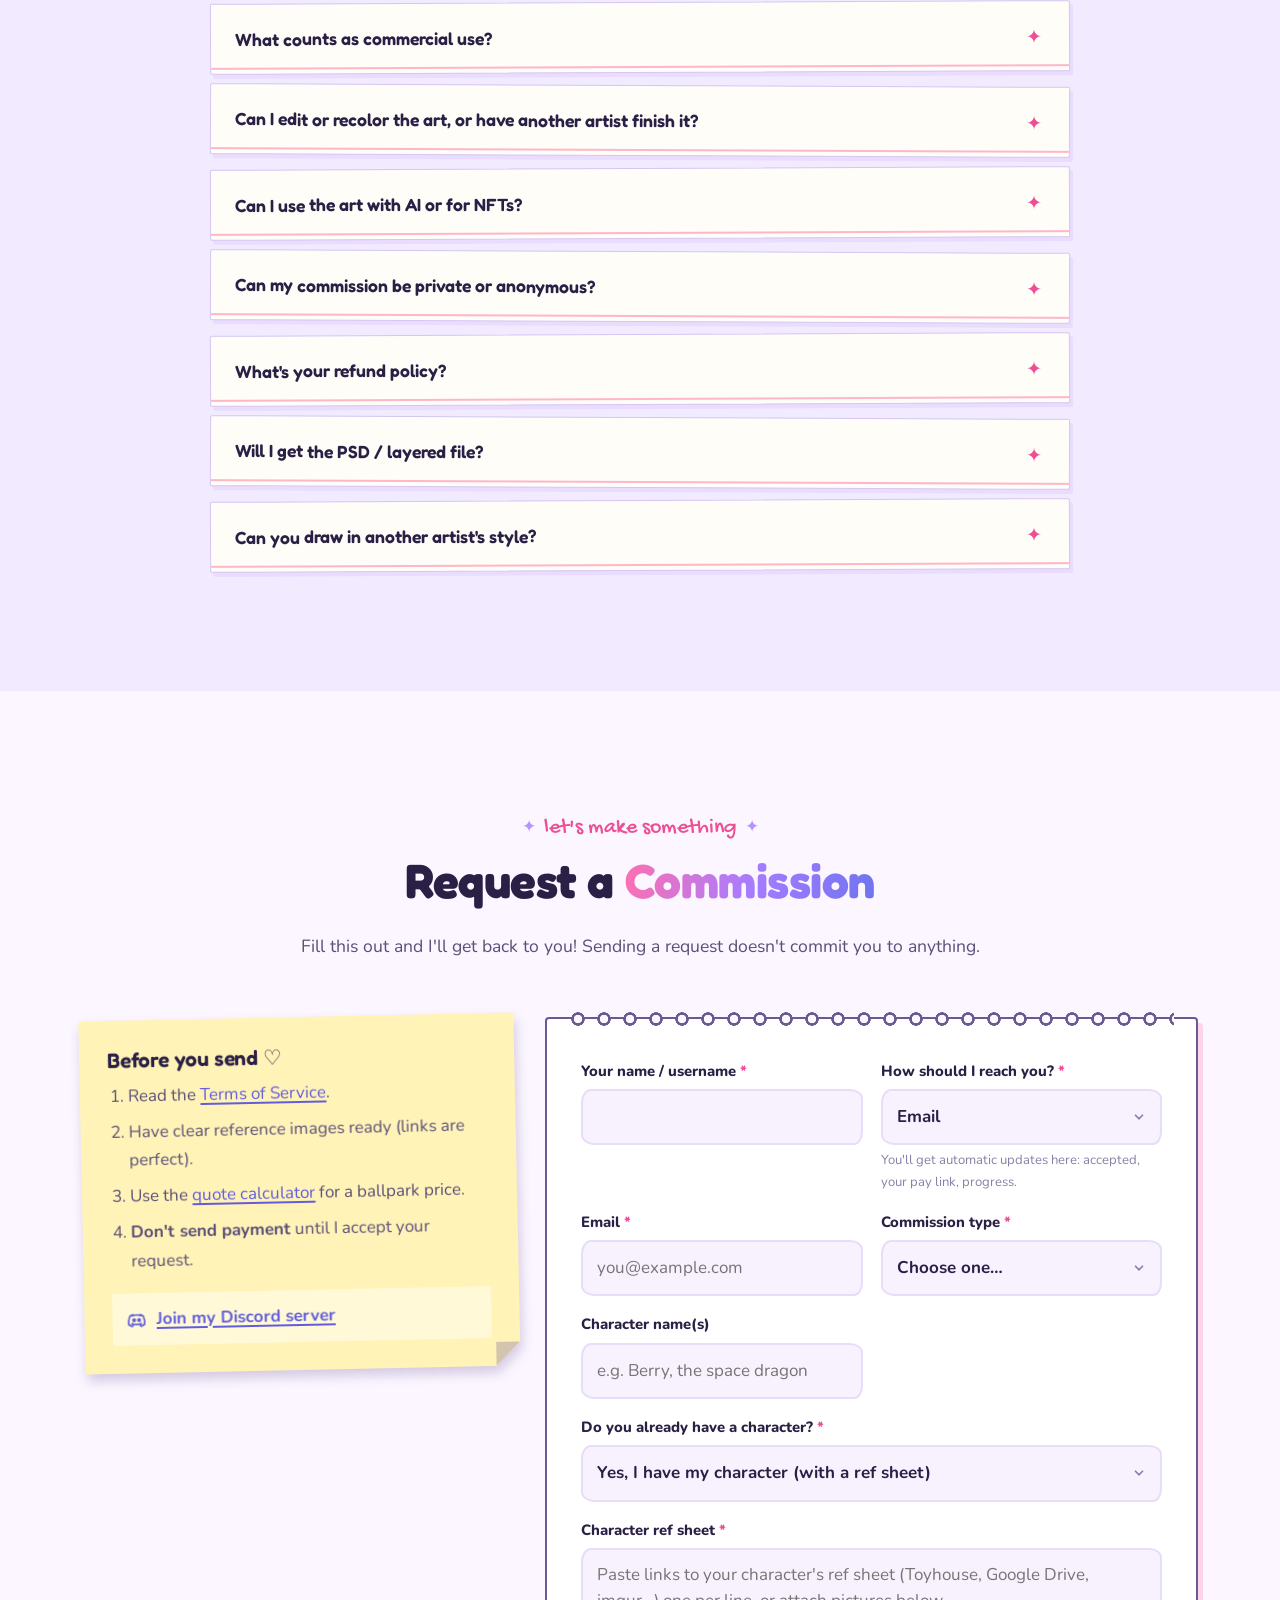
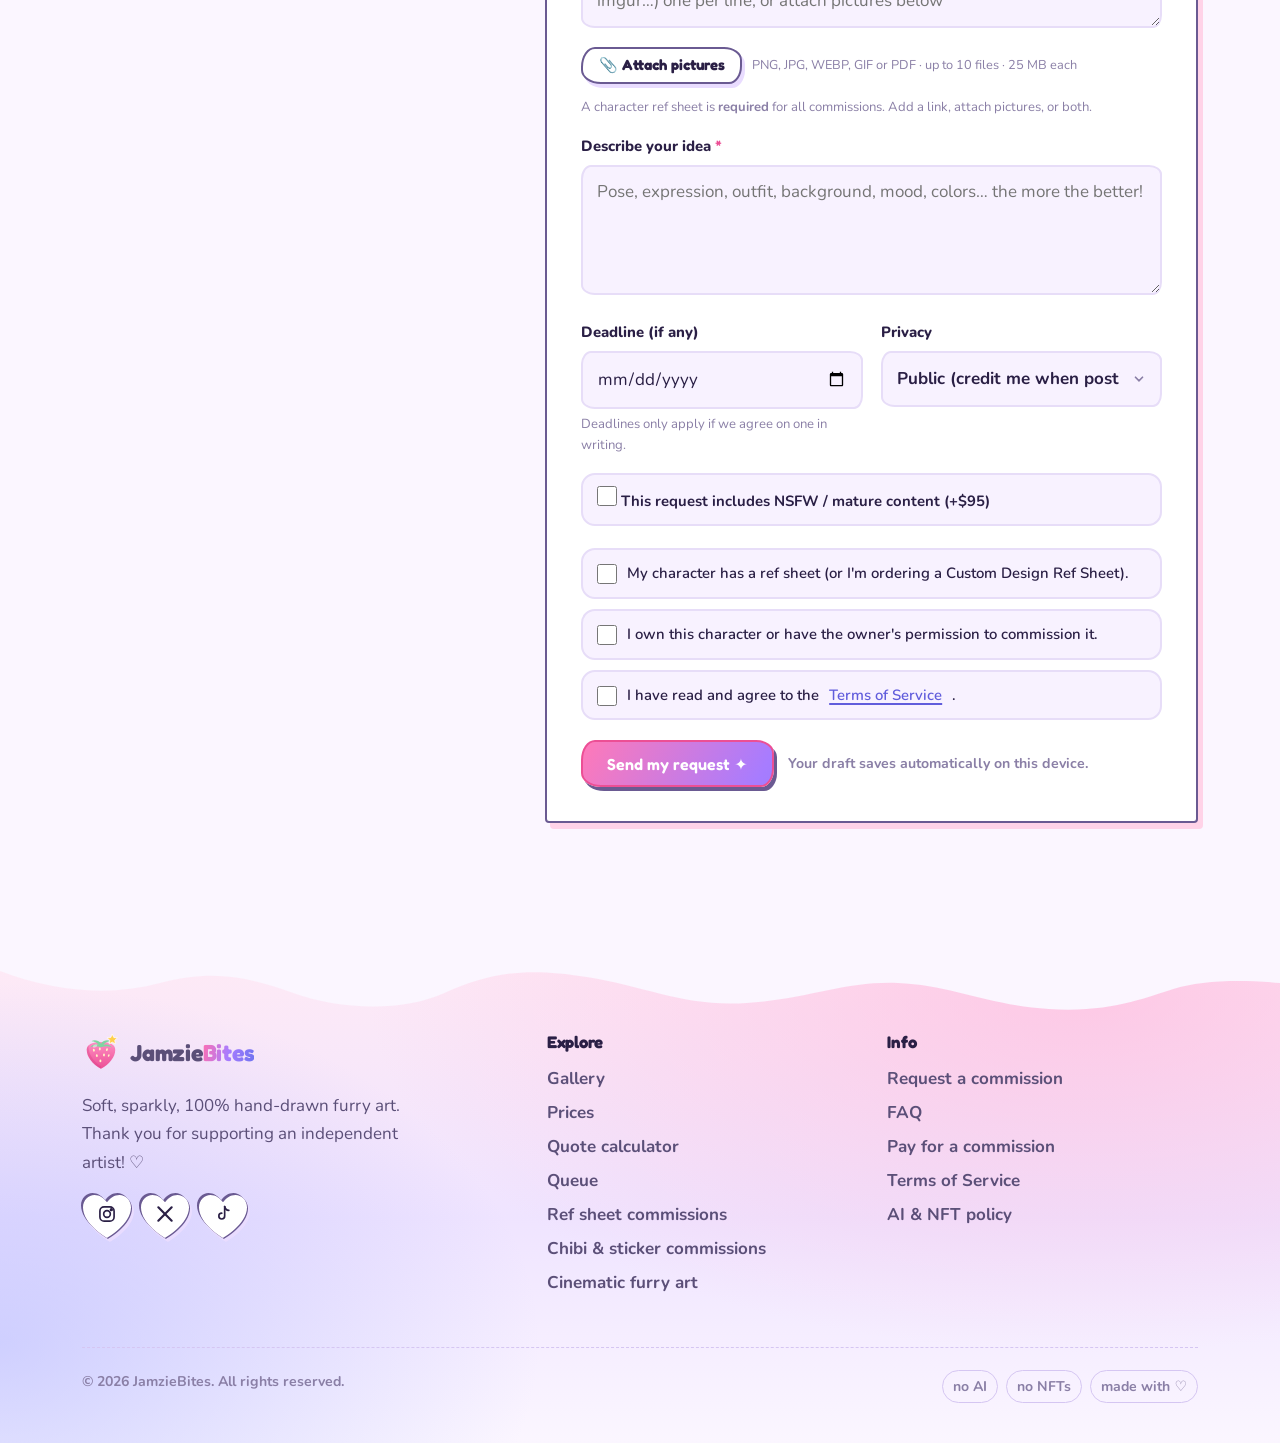
==== commit a74b289c: "Replace scrolling stripe with a sticker sheet; swipe gallery on phones Co-Authored-By: Claude Opus 5" ====
--- a/index.html
+++ b/index.html
@@ -345,11 +345,21 @@
       </div>
     </section>
 
-    <!-- ============ MARQUEE ============ -->
-    <div class="marquee" aria-hidden="true">
-      <div class="marquee-track">
-        <span>chibis</span><span>sticker packs</span><span>reference sheets</span><span>full renders</span><span>cinematic scenes</span><span>fluffy OCs</span><span>dragons &amp; hybrids</span><span>100% hand-drawn</span><span>art trades open</span>
-        <span>chibis</span><span>sticker packs</span><span>reference sheets</span><span>full renders</span><span>cinematic scenes</span><span>fluffy OCs</span><span>dragons &amp; hybrids</span><span>100% hand-drawn</span><span>art trades open</span>
+    <!-- ============ STICKER SHEET ============ -->
+    <div class="sticker-sheet-wrap" aria-hidden="true">
+      <div class="container">
+        <div class="sticker-sheet">
+          <span class="sheet-label">what I draw ♡</span>
+          <span class="stk s-blob"><b>chibis</b></span>
+          <span class="stk s-pile"><b>sticker packs</b></span>
+          <span class="stk s-tag"><b>reference sheets</b></span>
+          <span class="stk s-polaroid"><b>full renders</b></span>
+          <span class="stk s-film"><b>cinematic scenes</b></span>
+          <span class="stk s-cloud"><b>fluffy OCs</b></span>
+          <span class="stk s-octa"><b>dragons &amp; hybrids</b></span>
+          <span class="stk s-stamp"><b>100% hand-drawn</b></span>
+          <span class="stk s-ticket"><b>art trades open</b></span>
+        </div>
       </div>
     </div>
 
@@ -363,6 +373,7 @@
         </div>
         <div class="filters reveal" id="gallery-filters" role="group" aria-label="Filter gallery"></div>
         <div class="gallery protect" id="gallery-grid"></div>
+        <p class="gallery-swipe" aria-hidden="true">swipe for more ⟶</p>
         <p class="gallery-note">Some older pieces are signed <strong>hot.pepper.jam</strong>. That's me, my old artist name! 🌶️<br>All artwork © JamzieBites. Please don't repost without credit, edit, or feed it to AI. ♡</p>
       </div>
     </section>
--- a/assets/styles.css
+++ b/assets/styles.css
@@ -299,18 +299,100 @@
   .hero-art { max-width: 560px; margin: 10px auto 0; width: 100%; }
 }
 
-/* ---------- Marquee ---------- */
-.marquee {
-  overflow: hidden; background: var(--grad); color: #fff;
-  font-family: var(--font-display); font-weight: 600; font-size: 1.15rem;
-  padding: 14px 0; transform: rotate(-1.2deg); margin: -10px -20px 0;
-  box-shadow: var(--shadow);
-  position: relative; z-index: 2;
-}
-.marquee-track { display: flex; width: max-content; animation: scroll-x 38s linear infinite; }
-.marquee-track span { padding: 0 18px; white-space: nowrap; }
-.marquee-track span::after { content: "✦"; margin-left: 36px; opacity: .8; }
-@keyframes scroll-x { to { transform: translateX(-50%); } }
+/* ---------- Sticker sheet (what I draw) ----------
+   A backing sheet with die-cut stickers stuck on it, each a different shape.
+   Static: no animation, it just sits there like a real sticker sheet. */
+.sticker-sheet-wrap { position: relative; z-index: 2; margin-top: -30px; }
+.sticker-sheet-wrap .container { max-width: 1340px; }
+.sticker-sheet {
+  --sheet: #f3eaff; --sheet-flap: #e2d3fb; --sheet-line: rgba(42, 31, 69, .16);
+  position: relative; max-width: 1280px; margin: 0 auto;
+  display: flex; flex-wrap: wrap; justify-content: center; align-items: center;
+  gap: 10px 10px; padding: 30px 16px 16px;
+  rotate: -1deg;
+  /* square sheet with the bottom-right corner peeled up */
+  background:
+    linear-gradient(315deg, transparent 30px, var(--sheet) 30px);
+  filter: drop-shadow(0 6px 10px rgba(42, 31, 69, .14));
+}
+:root[data-theme="dark"] .sticker-sheet { --sheet: #241943; --sheet-flap: #34265c; --sheet-line: rgba(246, 239, 255, .18); }
+.sticker-sheet::before {            /* faint dashed cut line around the sheet */
+  content: ""; position: absolute; inset: 9px; pointer-events: none;
+  border: 1.5px dashed var(--sheet-line);
+  clip-path: polygon(0 0, 100% 0, 100% calc(100% - 22px), calc(100% - 22px) 100%, 0 100%);
+}
+.sticker-sheet::after {             /* the peeled corner flap */
+  content: ""; position: absolute; right: 0; bottom: 0; width: 30px; height: 30px;
+  background: linear-gradient(135deg, var(--sheet-flap) 50%, transparent 50%);
+  filter: drop-shadow(-2px -2px 2px rgba(42, 31, 69, .18));
+}
+.sheet-label {
+  position: absolute; top: 6px; left: 24px;
+  font-family: var(--font-hand); font-size: .95rem; color: var(--ink-soft);
+}
+
+/* each sticker: white die-cut edge (drop-shadows on the wrapper, shape on the <b>) */
+.stk {
+  display: inline-block; rotate: var(--r, 0deg);
+  filter: drop-shadow(2.5px 0 0 #fff) drop-shadow(-2.5px 0 0 #fff) drop-shadow(0 2.5px 0 #fff) drop-shadow(0 -2.5px 0 #fff)
+          drop-shadow(0 3px 2px rgba(42, 31, 69, .22));
+  transition: rotate .25s ease, translate .25s ease;
+}
+.stk:hover { rotate: calc(var(--r, 0deg) * -1); translate: 0 -3px; }
+.stk b {
+  display: block; position: relative; z-index: 0;
+  font-family: var(--font-hand); font-weight: 400; font-size: 1rem; line-height: 1.1;
+  color: #2a1f45; background: var(--c, #ffe0ef);
+  padding: 7px 12px; white-space: nowrap;
+}
+.s-blob    { --r: -4deg; --c: #ffd6ea; }
+.s-blob b  { border-radius: 62% 38% 55% 45% / 55% 48% 52% 45%; padding: 8px 18px; }
+
+.s-pile    { --r: 3deg; --c: #fff1c2; }
+.s-pile b  { border-radius: 10px; box-shadow: 4px -4px 0 #ffd6ea, 8px -8px 0 #dcd2ff; margin: 8px 8px 0 0; }
+
+.s-tag     { --r: -2deg; --c: #dcd2ff; }
+.s-tag b   { padding-left: 30px; clip-path: polygon(16px 0, 100% 0, 100% 100%, 16px 100%, 0 50%);
+             background: radial-gradient(circle at 19px 50%, transparent 4.5px, var(--c) 5px); }
+
+.s-polaroid   { --r: 5deg; --c: #ffd6ea; }
+.s-polaroid b { background: linear-gradient(160deg, #ffd6ea, #dcd2ff); border: 4px solid #fff; border-bottom-width: 12px; border-radius: 2px; }
+
+.s-film    { --r: -3deg; }
+.s-film b  { background: #2a1f45; color: #fff; padding: 15px 16px;
+             -webkit-mask: radial-gradient(circle 2.4px at 50% 6px, transparent 96%, #000) top / 11px 12px repeat-x,
+                           radial-gradient(circle 2.4px at 50% 6px, transparent 96%, #000) bottom / 11px 12px repeat-x,
+                           linear-gradient(#000 0 0) center / 100% calc(100% - 24px) no-repeat;
+                     mask: radial-gradient(circle 2.4px at 50% 6px, transparent 96%, #000) top / 11px 12px repeat-x,
+                           radial-gradient(circle 2.4px at 50% 6px, transparent 96%, #000) bottom / 11px 12px repeat-x,
+                           linear-gradient(#000 0 0) center / 100% calc(100% - 24px) no-repeat; }
+
+.s-cloud   { --r: 2deg; --c: #d9f2ff; }
+.s-cloud b { border-radius: 999px; padding: 8px 18px; margin-top: 10px; }
+.s-cloud b::before, .s-cloud b::after { content: ""; position: absolute; z-index: -1; border-radius: 50%; background: var(--c); }
+.s-cloud b::before { width: 28px; height: 28px; top: -11px; left: 18%; }
+.s-cloud b::after  { width: 20px; height: 20px; top: -7px; left: 52%; }
+
+.s-octa    { --r: -5deg; --c: #d4f5e4; }
+.s-octa b  { padding: 8px 18px; clip-path: polygon(12px 0, calc(100% - 12px) 0, 100% 12px, 100% calc(100% - 12px), calc(100% - 12px) 100%, 12px 100%, 0 calc(100% - 12px), 0 12px); }
+
+.s-stamp   { --r: 8deg; --c: #ffe3c7; }
+.s-stamp b { width: 70px; height: 70px; border-radius: 50%; padding: 8px; white-space: normal; text-align: center;
+             display: grid; place-items: center; font-size: .82rem;
+             outline: 2px dashed rgba(42, 31, 69, .4); outline-offset: -6px; }
+
+.s-ticket  { --r: -2deg; --c: #ffd6ea; }
+.s-ticket b { padding: 8px 18px; outline: 1.5px dashed rgba(42, 31, 69, .35); outline-offset: -6px;
+              -webkit-mask: radial-gradient(circle 8px at 0 50%, transparent 96%, #000) left / 51% 100% no-repeat,
+                            radial-gradient(circle 8px at 100% 50%, transparent 96%, #000) right / 51% 100% no-repeat;
+                      mask: radial-gradient(circle 8px at 0 50%, transparent 96%, #000) left / 51% 100% no-repeat,
+                            radial-gradient(circle 8px at 100% 50%, transparent 96%, #000) right / 51% 100% no-repeat; }
+
+@media (max-width: 600px) {
+  .sticker-sheet { gap: 8px 10px; padding: 28px 12px 16px; rotate: -.6deg; }
+  .stk b { font-size: .92rem; padding: 6px 11px; }
+  .s-stamp b { width: 62px; height: 62px; font-size: .74rem; }
+}
 
 /* ---------- Sections ---------- */
 .section { padding: clamp(72px, 10vw, 120px) 0; position: relative; }
@@ -769,12 +851,12 @@
 @media (prefers-reduced-motion: reduce) {
   *, *::before, *::after { animation-duration: .001ms !important; animation-iteration-count: 1 !important; transition-duration: .001ms !important; scroll-behavior: auto !important; }
   .reveal { opacity: 1; transform: none; }
-  .marquee-track { animation: none; }
+
 }
 
 /* ---------- Print (handy for printing the price sheet / ToS) ---------- */
 @media print {
-  .site-header, .hero-art, .marquee, #sky, .to-top, .toast, .site-footer, .request, .calc, .toc, .filters, .nav-actions { display: none !important; }
+  .site-header, .hero-art, .sticker-sheet-wrap, #sky, .to-top, .toast, .site-footer, .request, .calc, .toc, .filters, .nav-actions { display: none !important; }
   body { background: #fff; color: #000; font-size: 12pt; }
   .tab-panel[hidden] { display: block !important; }
   .card { box-shadow: none; border: 1px solid #ccc; }
@@ -1270,3 +1352,23 @@
 .landing-examples { columns: auto; display: grid; grid-template-columns: repeat(auto-fit, minmax(240px, 1fr)); gap: 34px 28px; align-items: start; }
 .landing-examples .gallery-item { margin: 0; text-decoration: none; color: inherit; }
 .landing-examples .gallery-item:hover { color: inherit; }
+
+/* Phones: the gallery is one sideways swipe row instead of a 13-picture-tall column,
+   so the rest of the page is right there after it. (Main page only, not the landing pages.) */
+.gallery-swipe { display: none; }
+@media (max-width: 640px) {
+  #gallery-grid {
+    columns: auto; display: flex; gap: 16px;
+    overflow-x: auto; overflow-y: hidden; overscroll-behavior-x: contain;
+    scroll-snap-type: x mandatory; scroll-padding: 0 var(--gutter);
+    margin: 0 calc(var(--gutter) * -1); padding: 20px var(--gutter) 16px;
+    scrollbar-width: none;
+  }
+  #gallery-grid::-webkit-scrollbar { display: none; }
+  #gallery-grid .gallery-item { flex: 0 0 74%; margin: 0; scroll-snap-align: center; }
+  #gallery-grid .gallery-item img { aspect-ratio: 4 / 5; height: auto; object-fit: cover; }
+  .gallery-swipe {
+    display: block; text-align: center; margin: 4px 0 0;
+    font-family: var(--font-hand); font-size: 1.05rem; color: var(--ink-soft);
+  }
+}
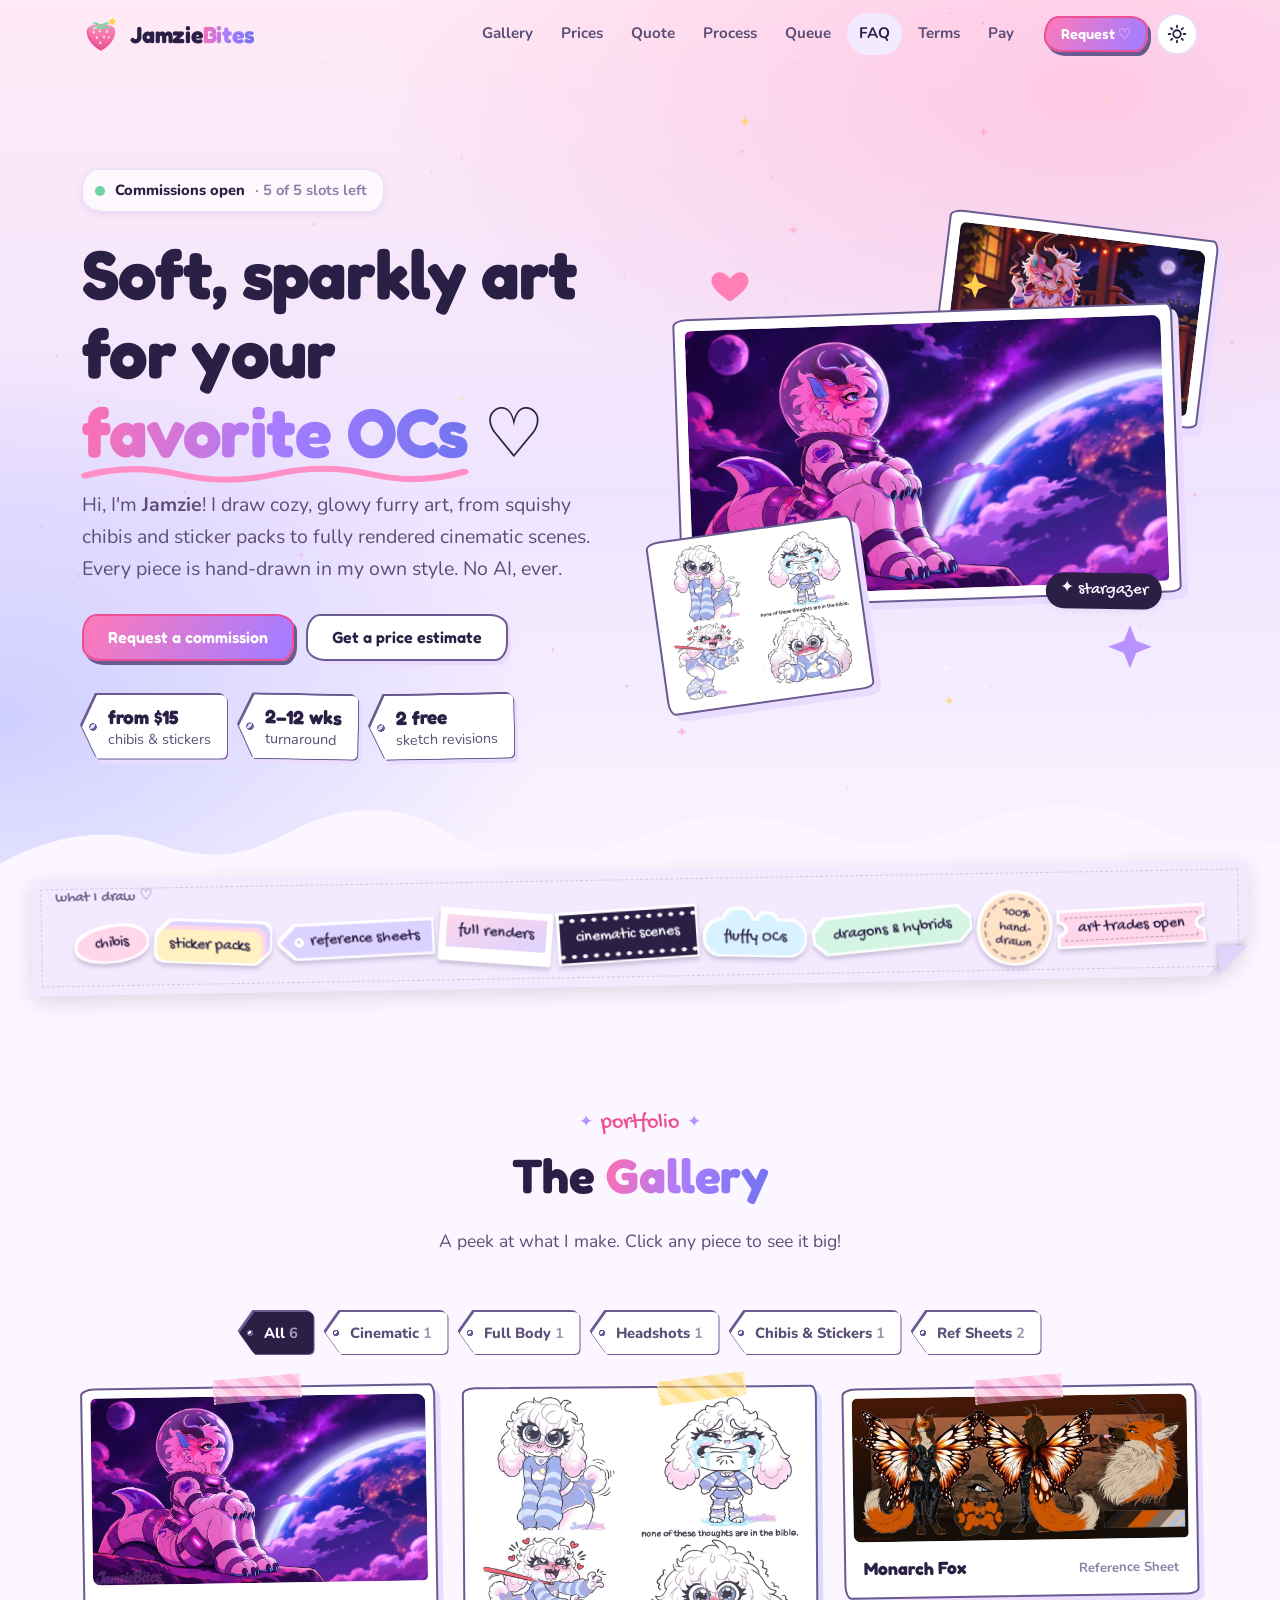
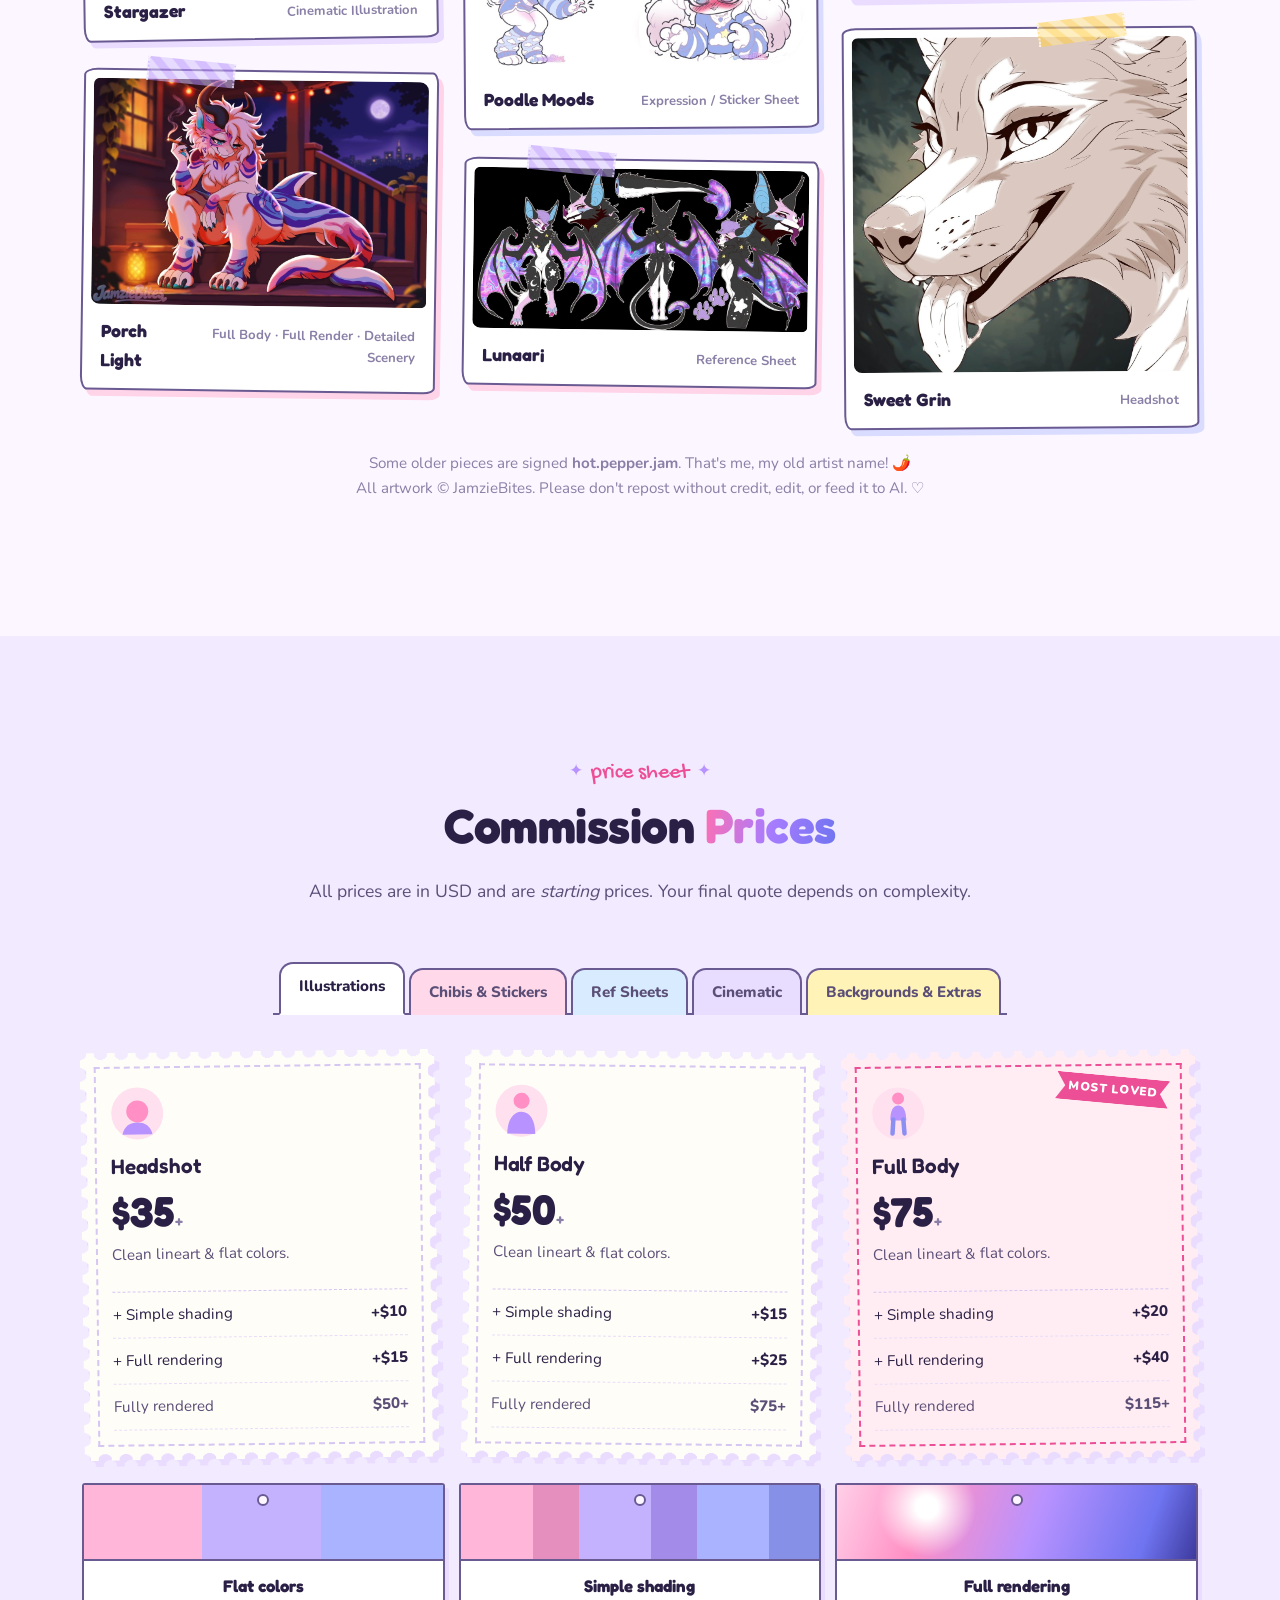
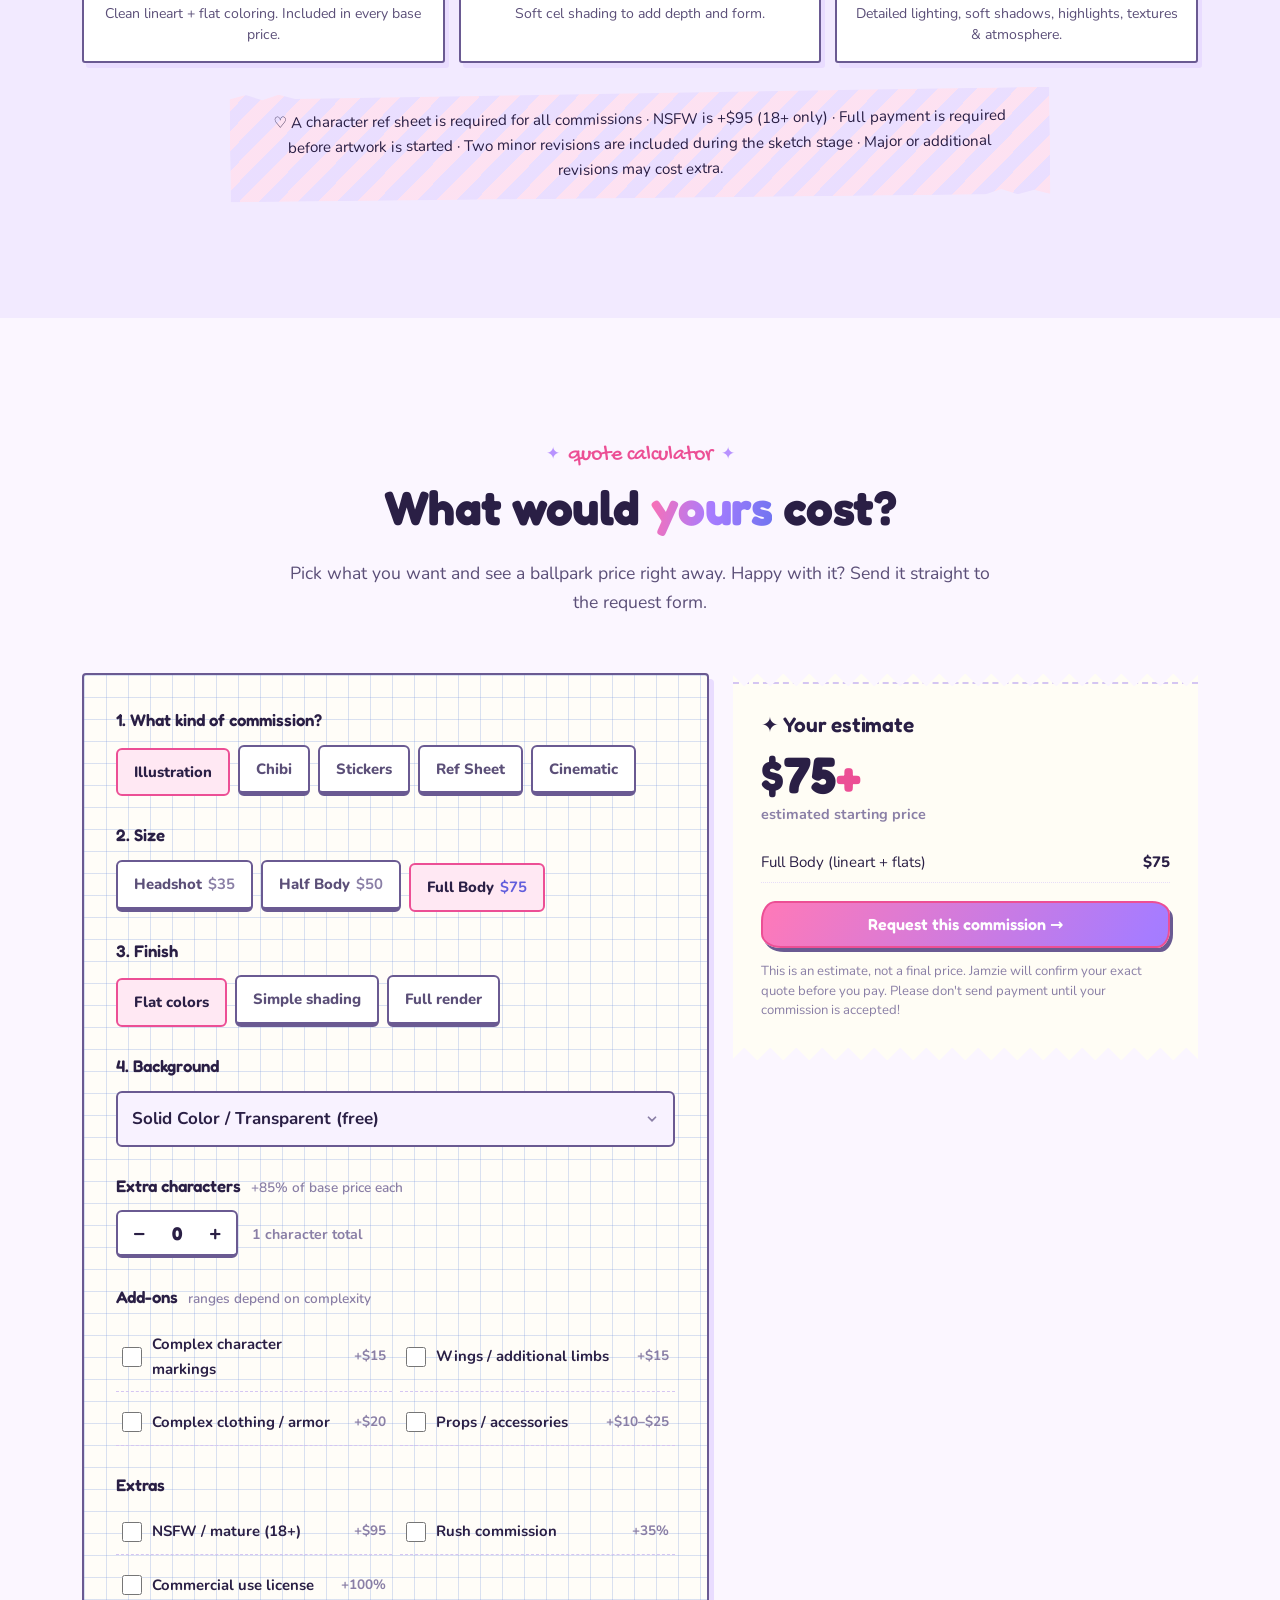
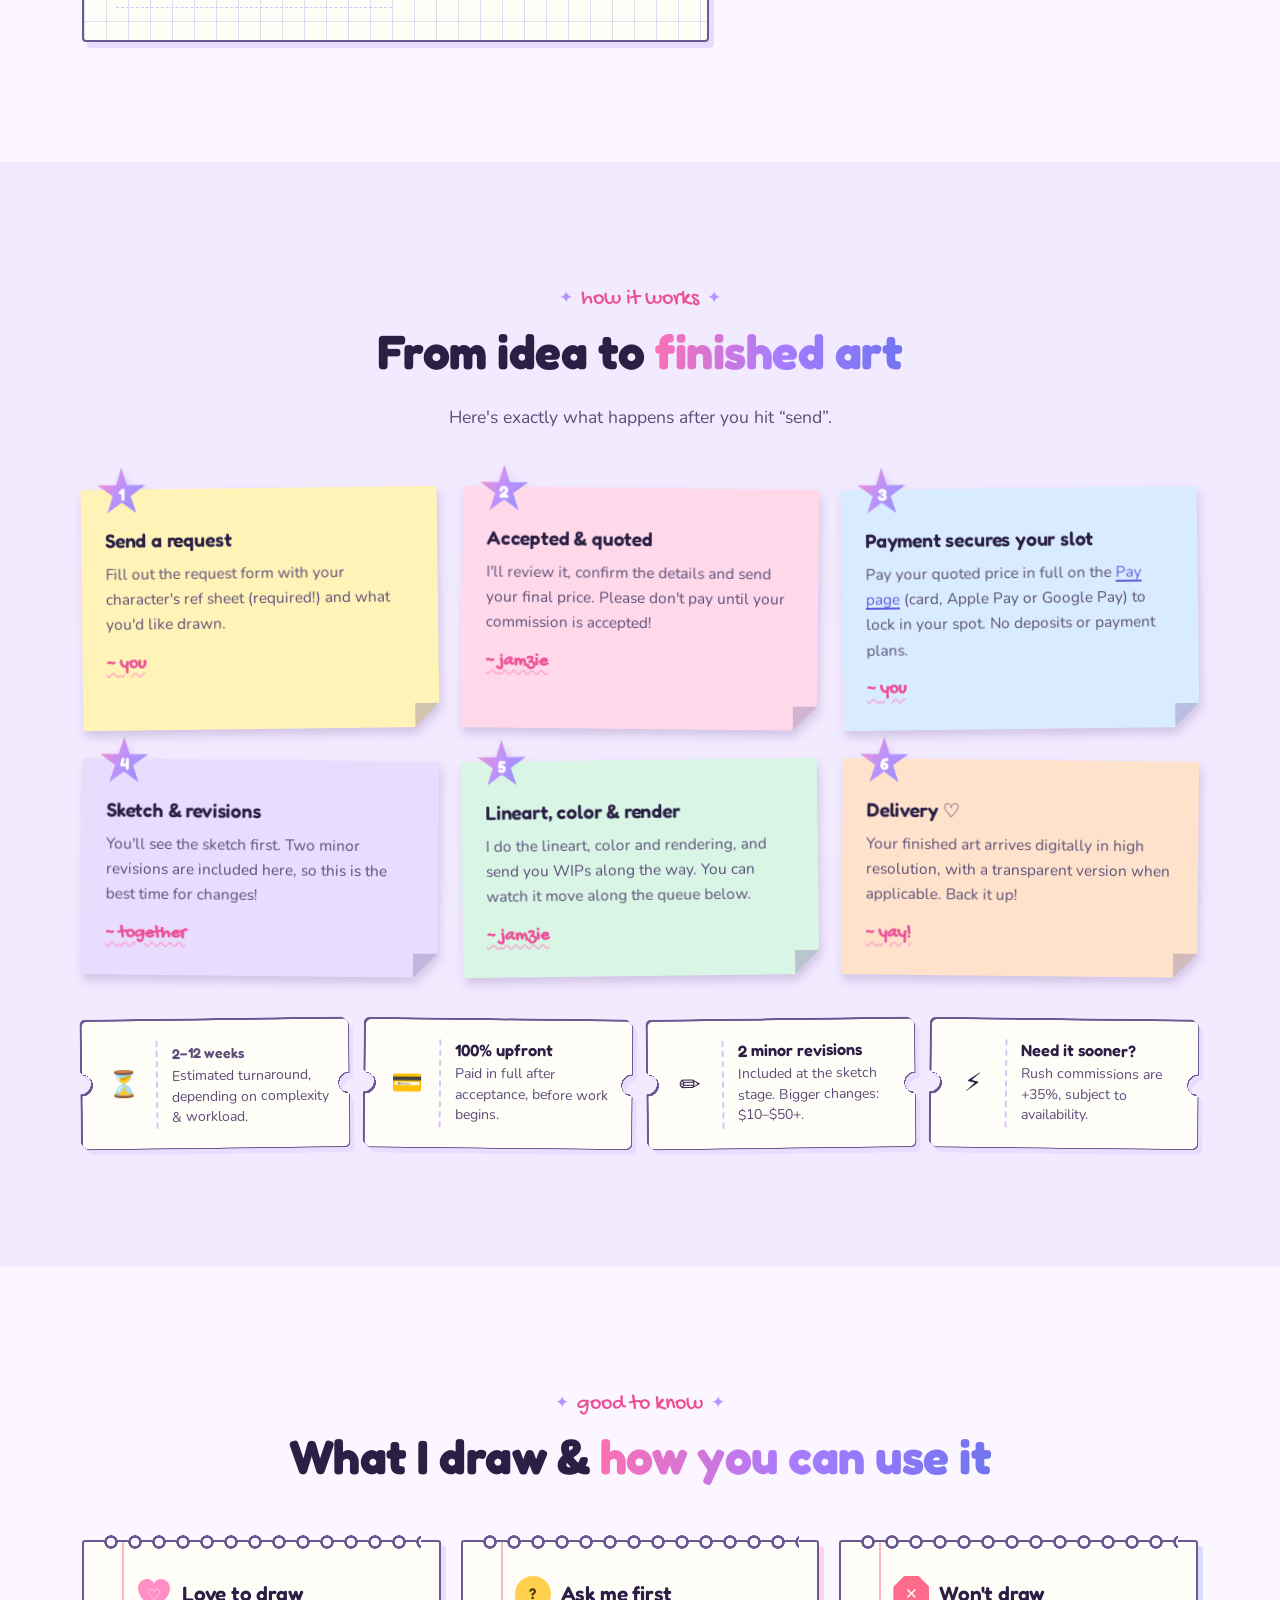
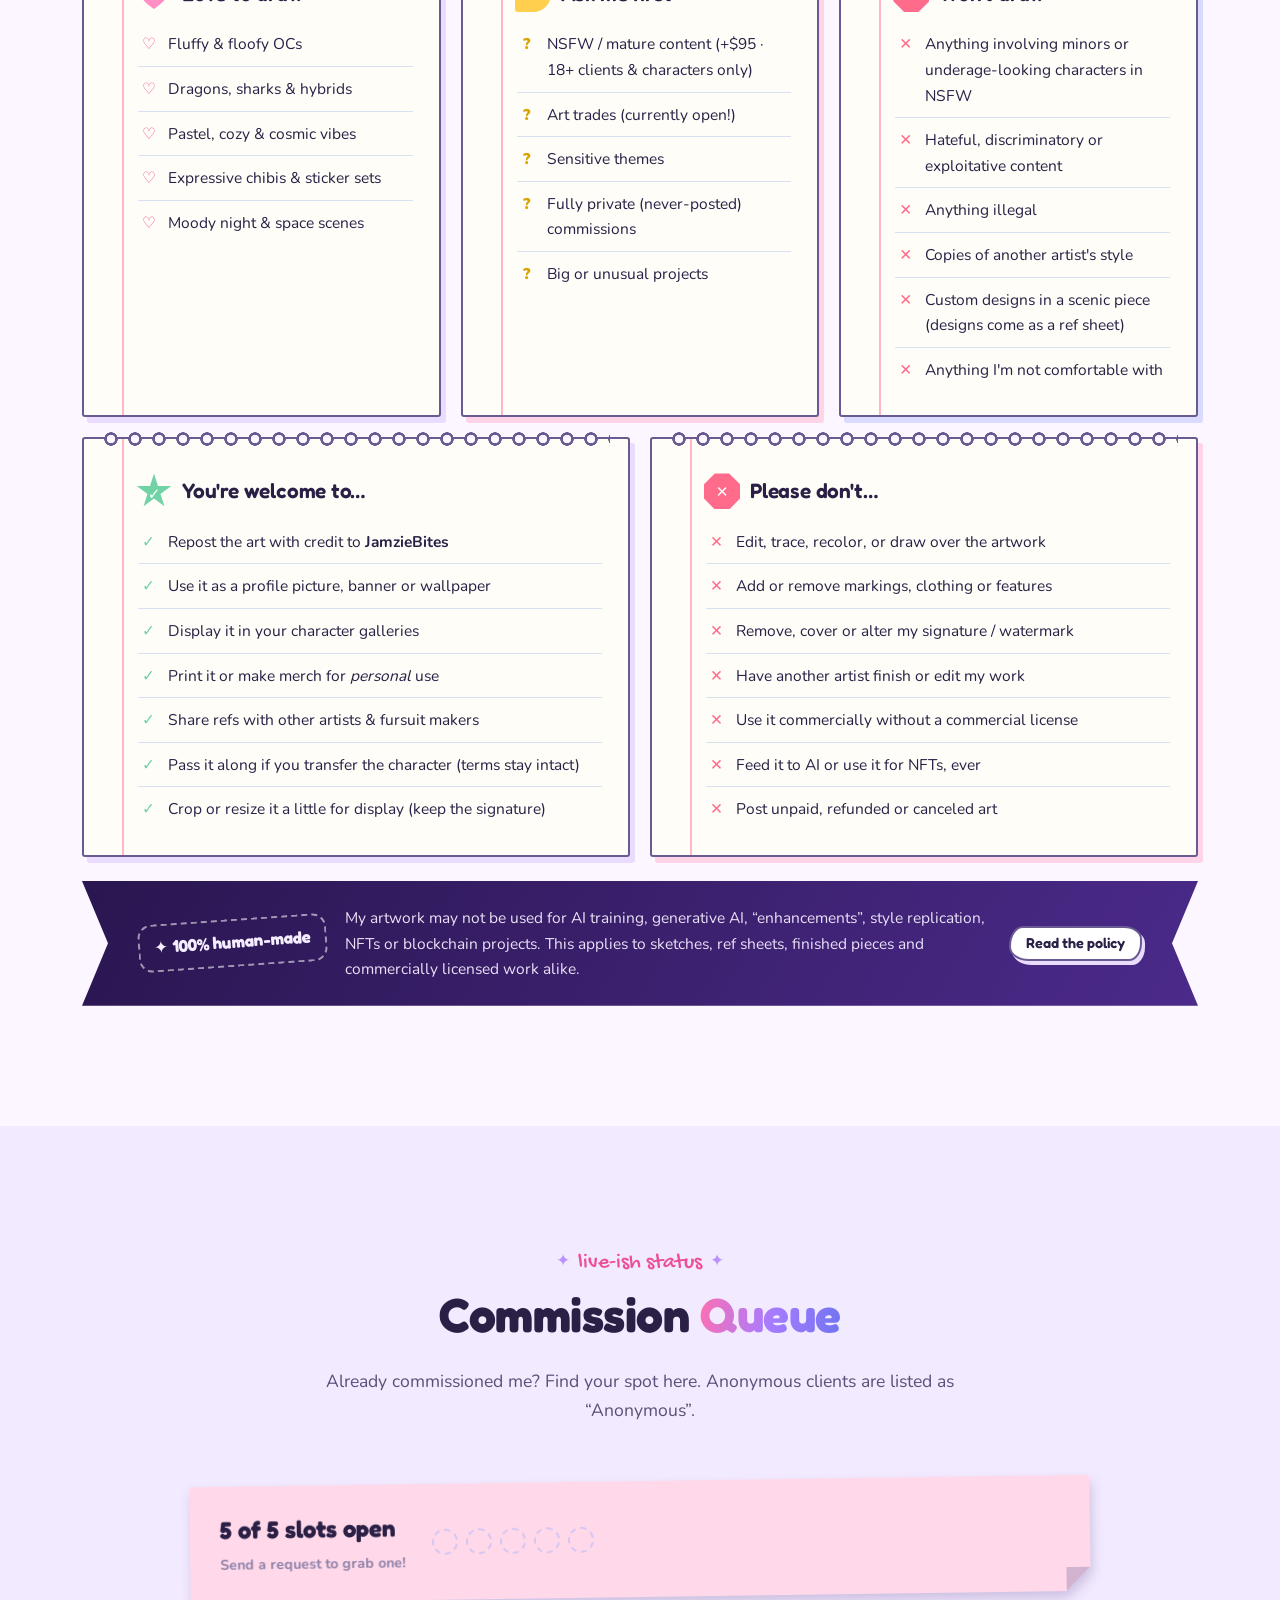
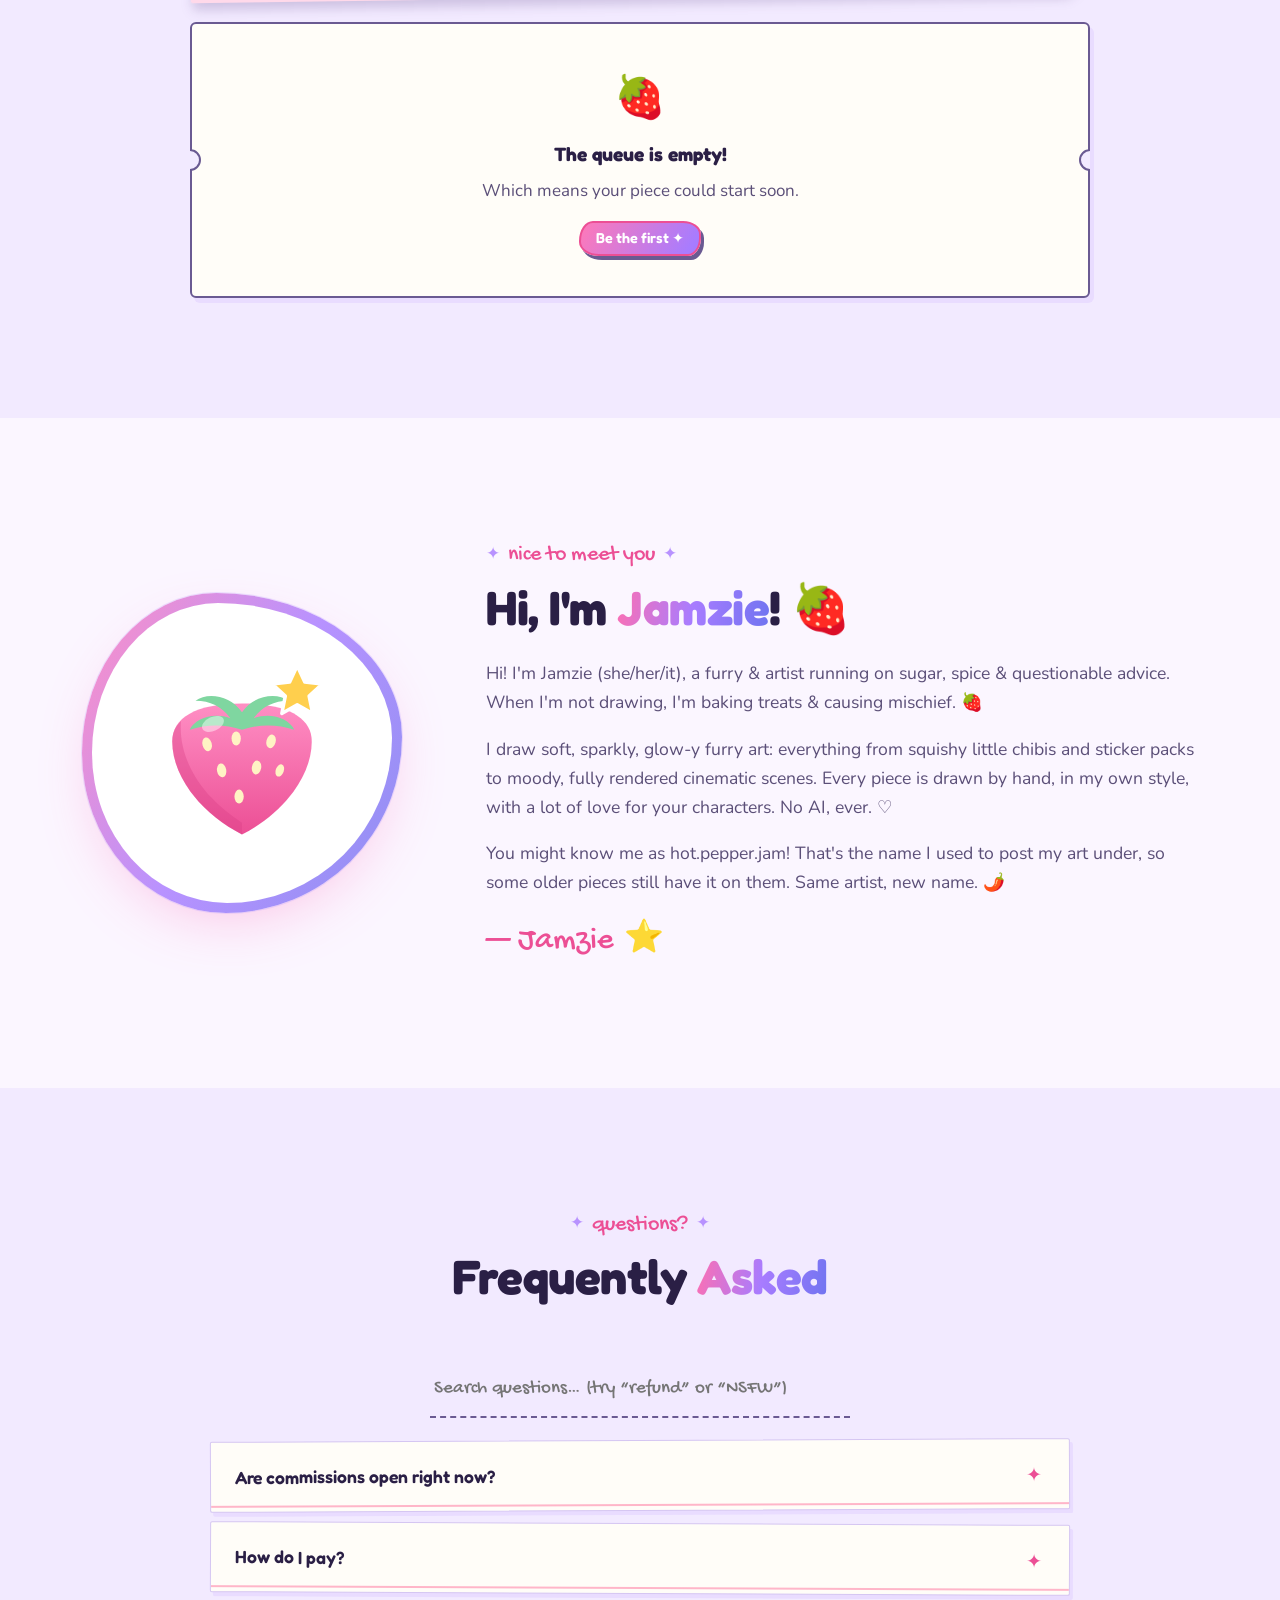
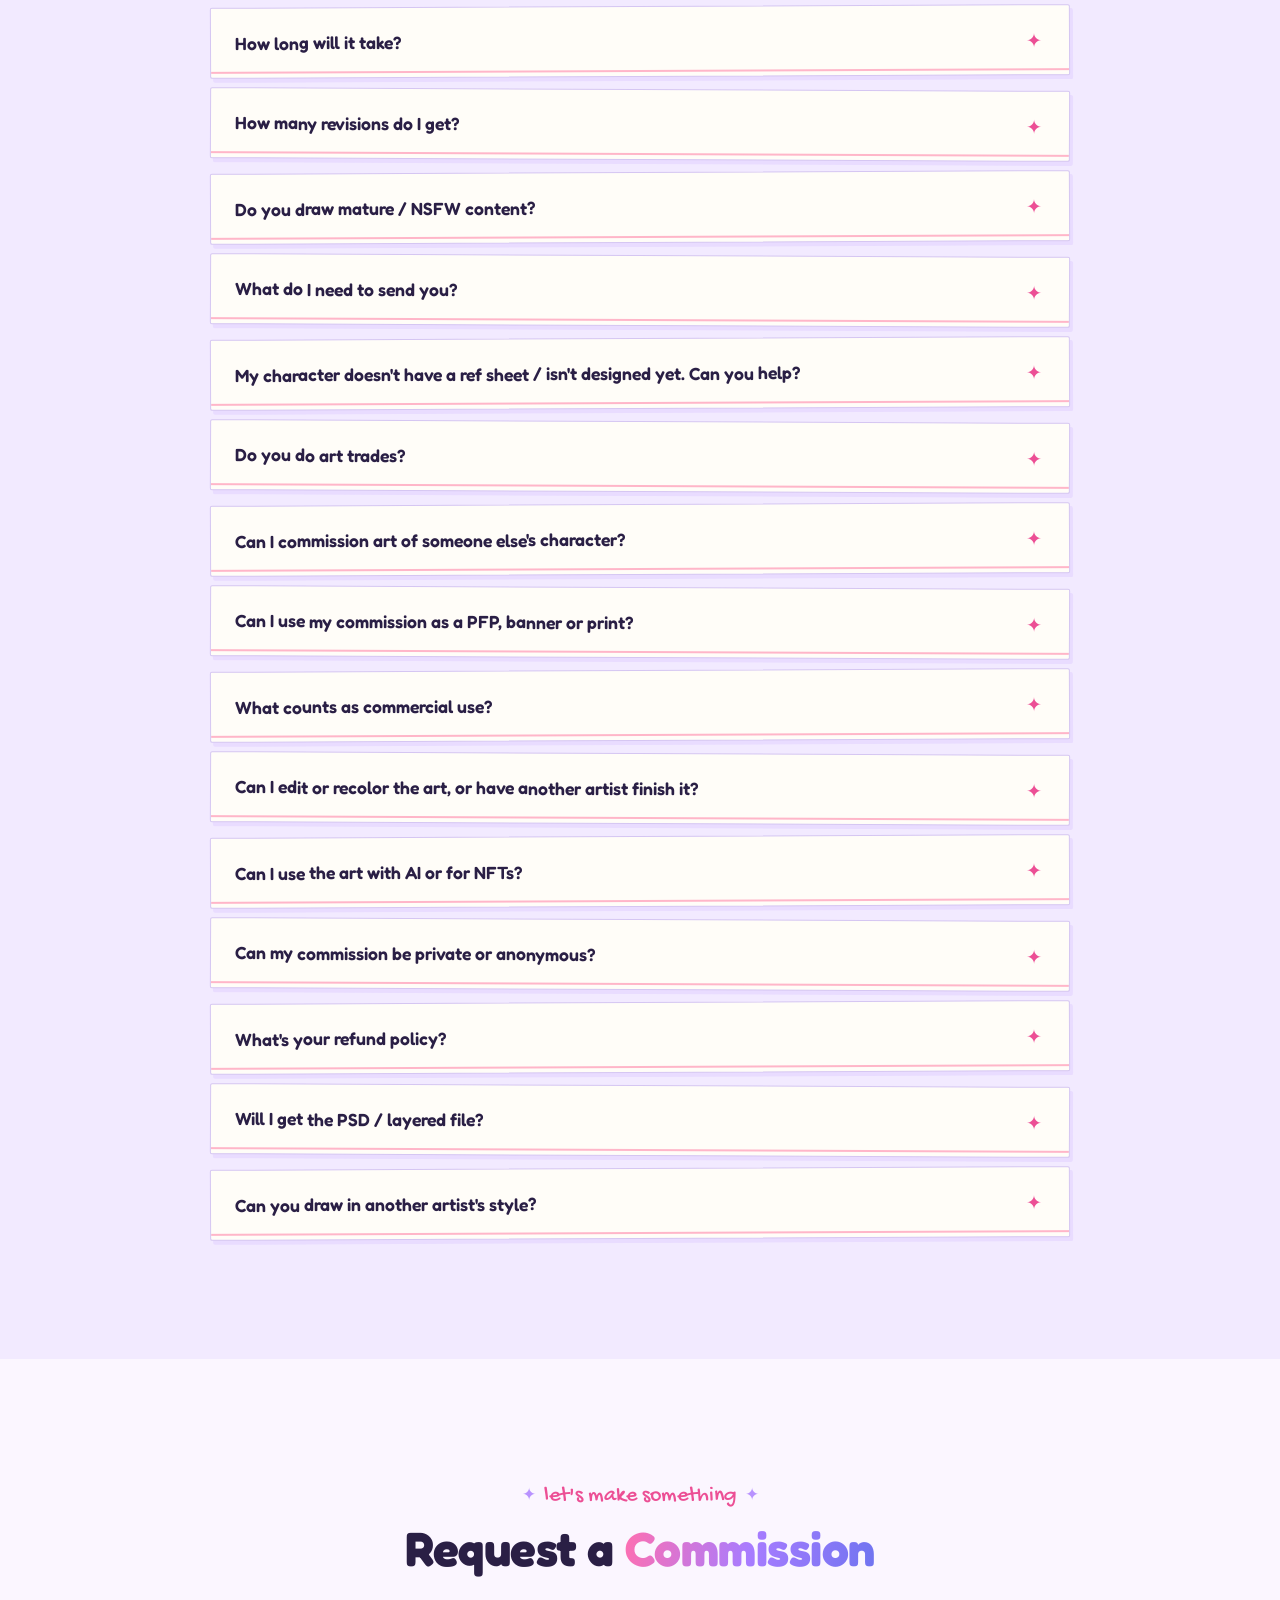
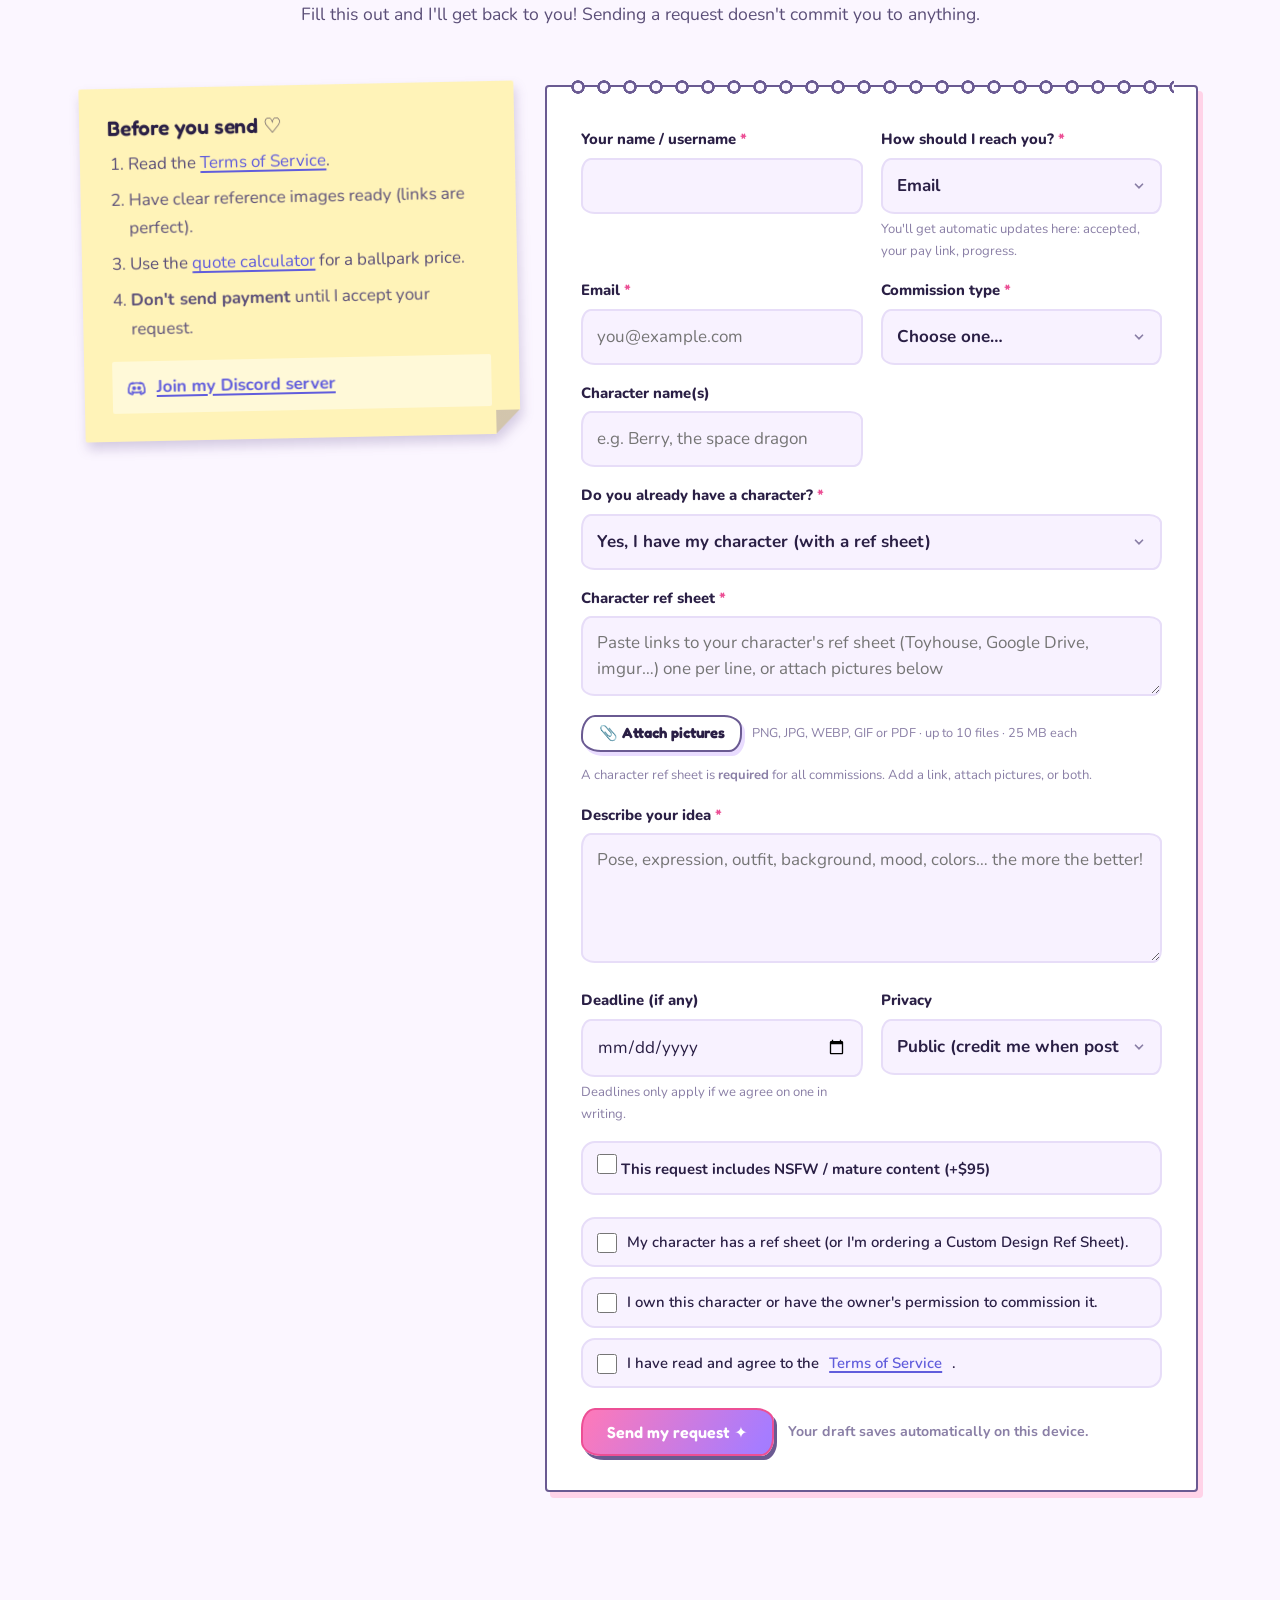
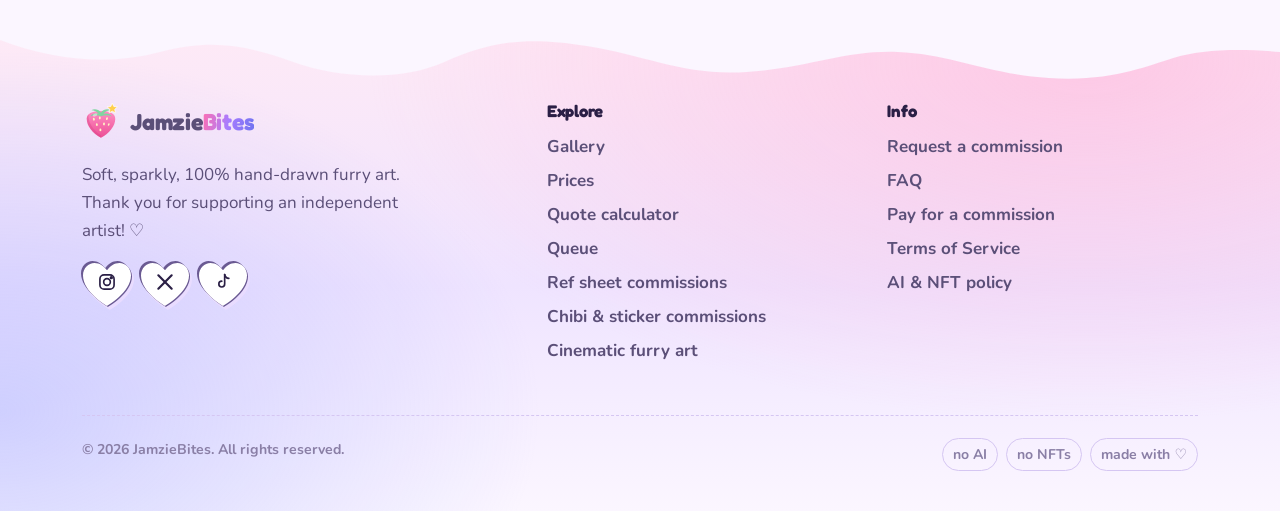
==== commit a9945415: "Remove older-style gallery pieces at Jamzie's request Drops the 7 older FurAffinity pieces from the " ====
--- a/index.html
+++ b/index.html
@@ -155,97 +155,6 @@
         "copyrightNotice": "© JamzieBites. All rights reserved.",
         "license": "https://jamziebites.com/tos.html#ai",
         "acquireLicensePage": "https://jamziebites.com/#request"
-      },
-      {
-        "@type": "ImageObject",
-        "contentUrl": "https://jamziebites.com/assets/art/sm/campfire-stories.jpg",
-        "name": "Campfire Stories",
-        "description": "Three fluffy pale canine cubs in hoodies sit around a glowing campfire in a dark autumn forest, laughing and telling stories. Captioned 'CampFire Stories Base'.",
-        "creator": {
-          "@id": "https://jamziebites.com/#jamzie"
-        },
-        "creditText": "JamzieBites",
-        "copyrightNotice": "© JamzieBites. All rights reserved.",
-        "license": "https://jamziebites.com/tos.html#ai",
-        "acquireLicensePage": "https://jamziebites.com/#request"
-      },
-      {
-        "@type": "ImageObject",
-        "contentUrl": "https://jamziebites.com/assets/art/sm/dutchie-plushie.jpg",
-        "name": "Dutchie & Plushie",
-        "description": "A white and red striped Dutch angel dragon with pink feathered wings and little red horns hugs a matching plushie against a pink starry sky. Captioned 'dutchie with a plushie base'.",
-        "creator": {
-          "@id": "https://jamziebites.com/#jamzie"
-        },
-        "creditText": "JamzieBites",
-        "copyrightNotice": "© JamzieBites. All rights reserved.",
-        "license": "https://jamziebites.com/tos.html#ai",
-        "acquireLicensePage": "https://jamziebites.com/#request"
-      },
-      {
-        "@type": "ImageObject",
-        "contentUrl": "https://jamziebites.com/assets/art/sm/sweater-weather.jpg",
-        "name": "Sweater Weather",
-        "description": "A fluffy white canine wrapped in a plaid blanket and knit beanie holds a steaming mug by a window with falling autumn leaves and a lit candle. Captioned 'Sweater weather base'.",
-        "creator": {
-          "@id": "https://jamziebites.com/#jamzie"
-        },
-        "creditText": "JamzieBites",
-        "copyrightNotice": "© JamzieBites. All rights reserved.",
-        "license": "https://jamziebites.com/tos.html#ai",
-        "acquireLicensePage": "https://jamziebites.com/#request"
-      },
-      {
-        "@type": "ImageObject",
-        "contentUrl": "https://jamziebites.com/assets/art/sm/ice-storm-dragon.jpg",
-        "name": "Dragon of Ice and Storm",
-        "description": "Side-profile headshot of a pale pink and icy blue feathered dragon with a glowing outline and a thin gold chain piercing, on a soft purple background.",
-        "creator": {
-          "@id": "https://jamziebites.com/#jamzie"
-        },
-        "creditText": "JamzieBites",
-        "copyrightNotice": "© JamzieBites. All rights reserved.",
-        "license": "https://jamziebites.com/tos.html#ai",
-        "acquireLicensePage": "https://jamziebites.com/#request"
-      },
-      {
-        "@type": "ImageObject",
-        "contentUrl": "https://jamziebites.com/assets/art/sm/sakura-blood.jpg",
-        "name": "Sakura Blood",
-        "description": "Neon pink, blue and white fluffy canine icon with a big open grin, framed in a dark circle with drifting sakura petals.",
-        "creator": {
-          "@id": "https://jamziebites.com/#jamzie"
-        },
-        "creditText": "JamzieBites",
-        "copyrightNotice": "© JamzieBites. All rights reserved.",
-        "license": "https://jamziebites.com/tos.html#ai",
-        "acquireLicensePage": "https://jamziebites.com/#request"
-      },
-      {
-        "@type": "ImageObject",
-        "contentUrl": "https://jamziebites.com/assets/art/sm/cherry-headshot.jpg",
-        "name": "Cherry",
-        "description": "Grinning red and cream canine with spiky crimson fur, cherry earrings and freckles, swirling cloud-like cream fur, and red flower shapes on a deep red background.",
-        "creator": {
-          "@id": "https://jamziebites.com/#jamzie"
-        },
-        "creditText": "JamzieBites",
-        "copyrightNotice": "© JamzieBites. All rights reserved.",
-        "license": "https://jamziebites.com/tos.html#ai",
-        "acquireLicensePage": "https://jamziebites.com/#request"
-      },
-      {
-        "@type": "ImageObject",
-        "contentUrl": "https://jamziebites.com/assets/art/sm/orchid-mantis-dutchie.jpg",
-        "name": "Orchid Mantis Dutchie",
-        "description": "Reference sheet for a pastel pink and blue orchid-mantis Dutch angel dragon with feathered wings and blossoms, showing a headshot, full body, eye details, a color palette and an orchid mantis photo for reference.",
-        "creator": {
-          "@id": "https://jamziebites.com/#jamzie"
-        },
-        "creditText": "JamzieBites",
-        "copyrightNotice": "© JamzieBites. All rights reserved.",
-        "license": "https://jamziebites.com/tos.html#ai",
-        "acquireLicensePage": "https://jamziebites.com/#request"
       }
     ]
   }
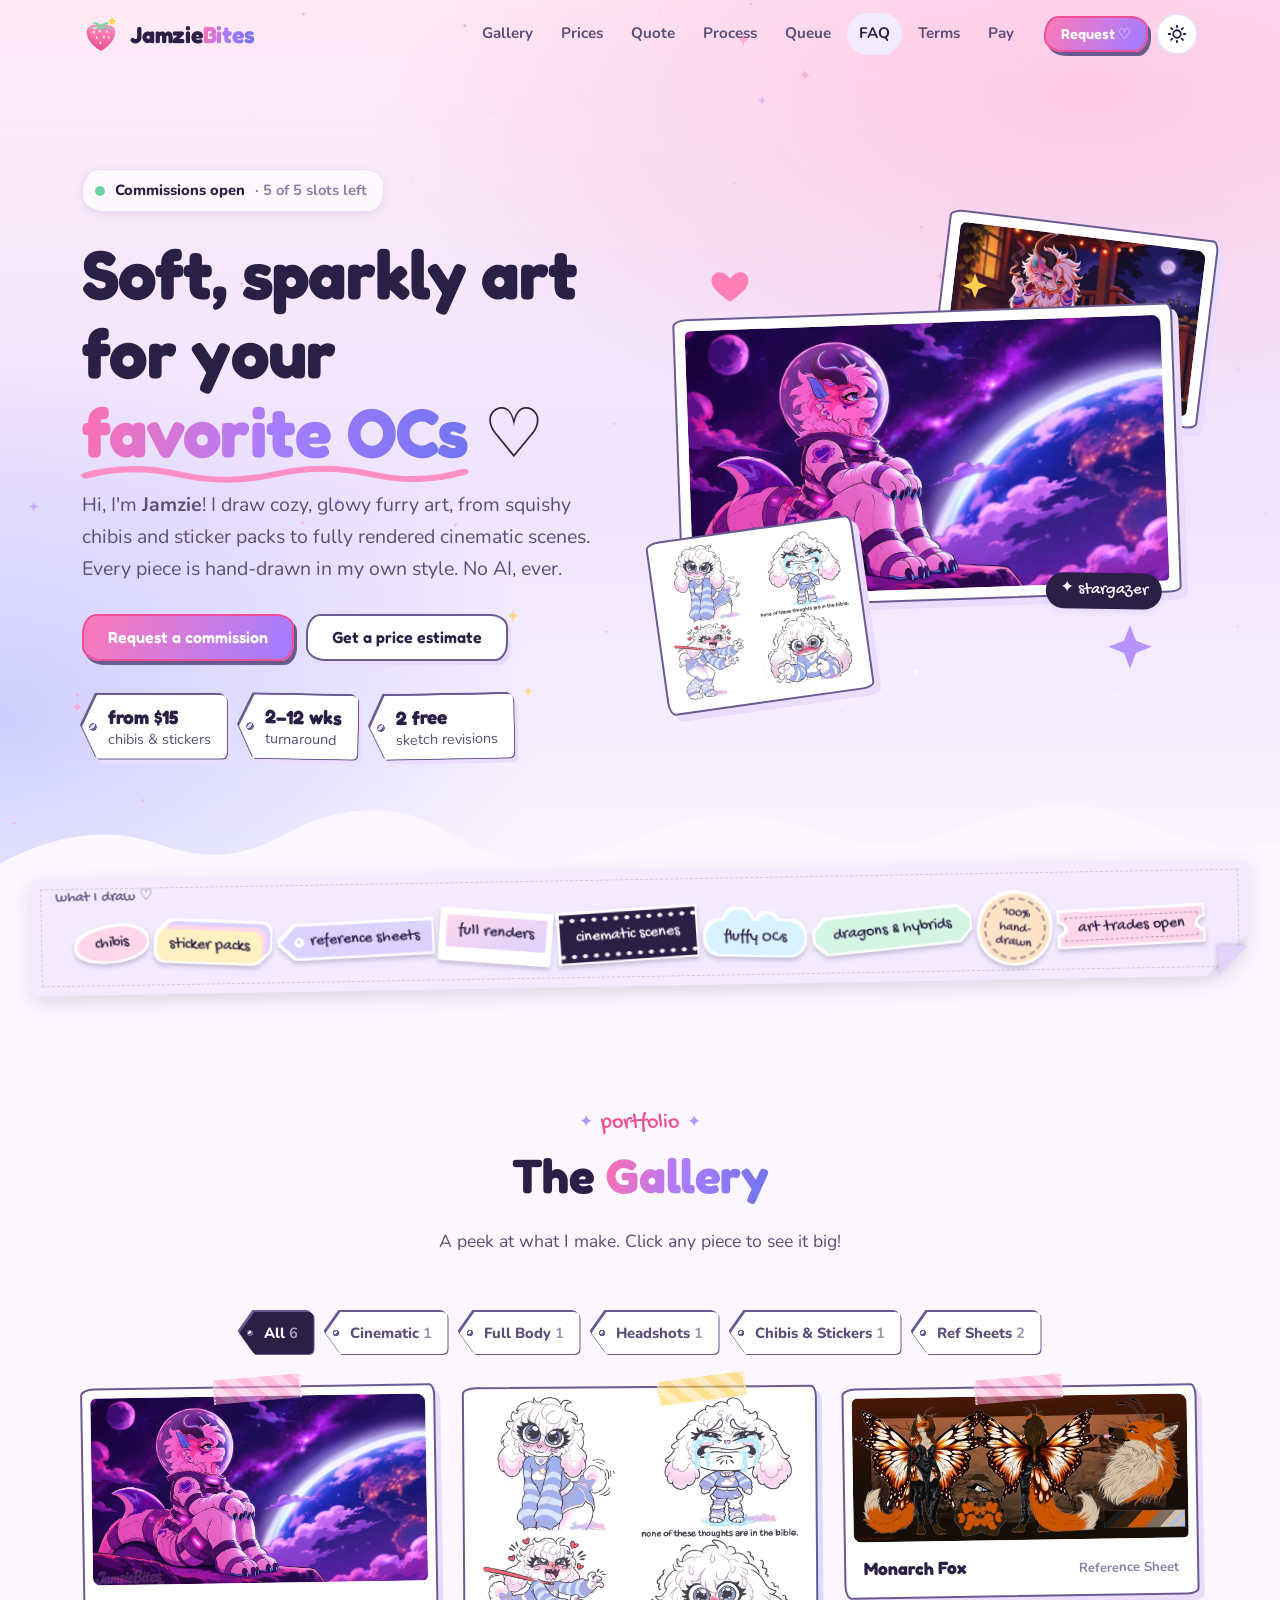
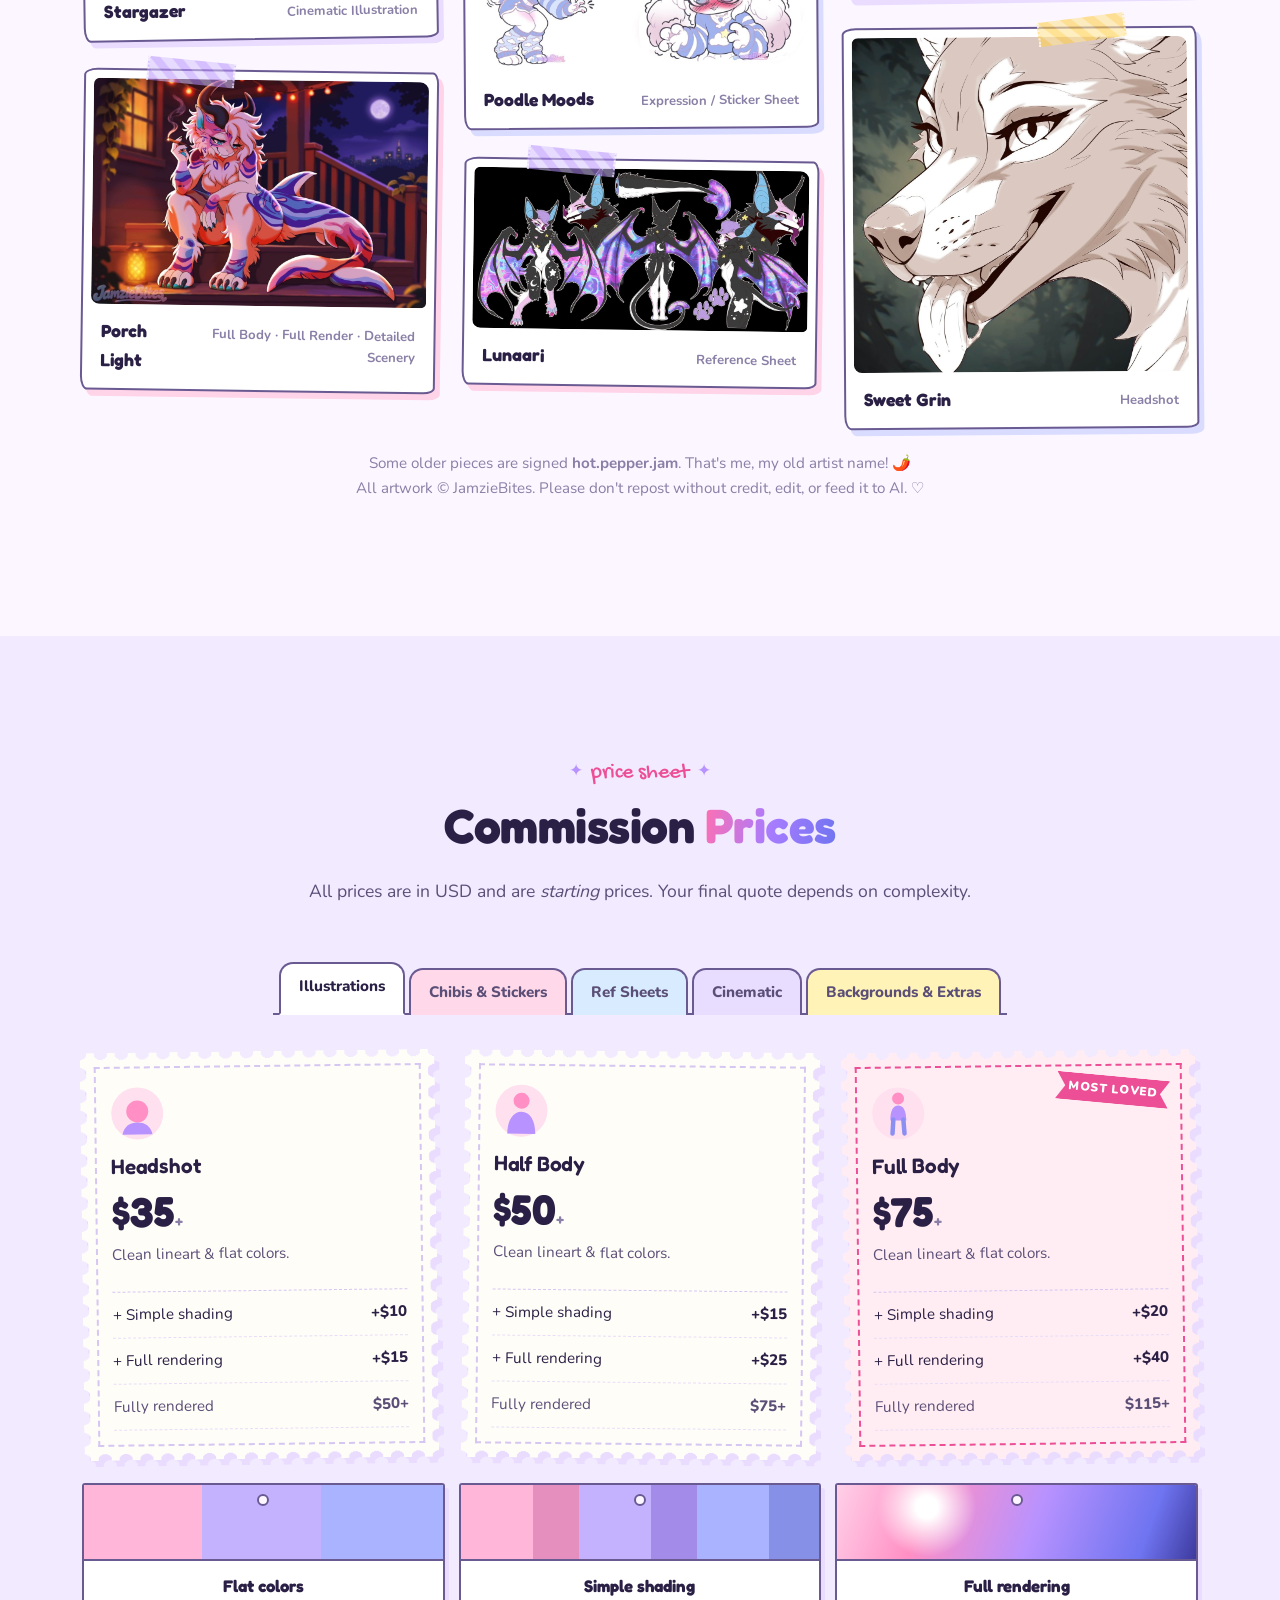
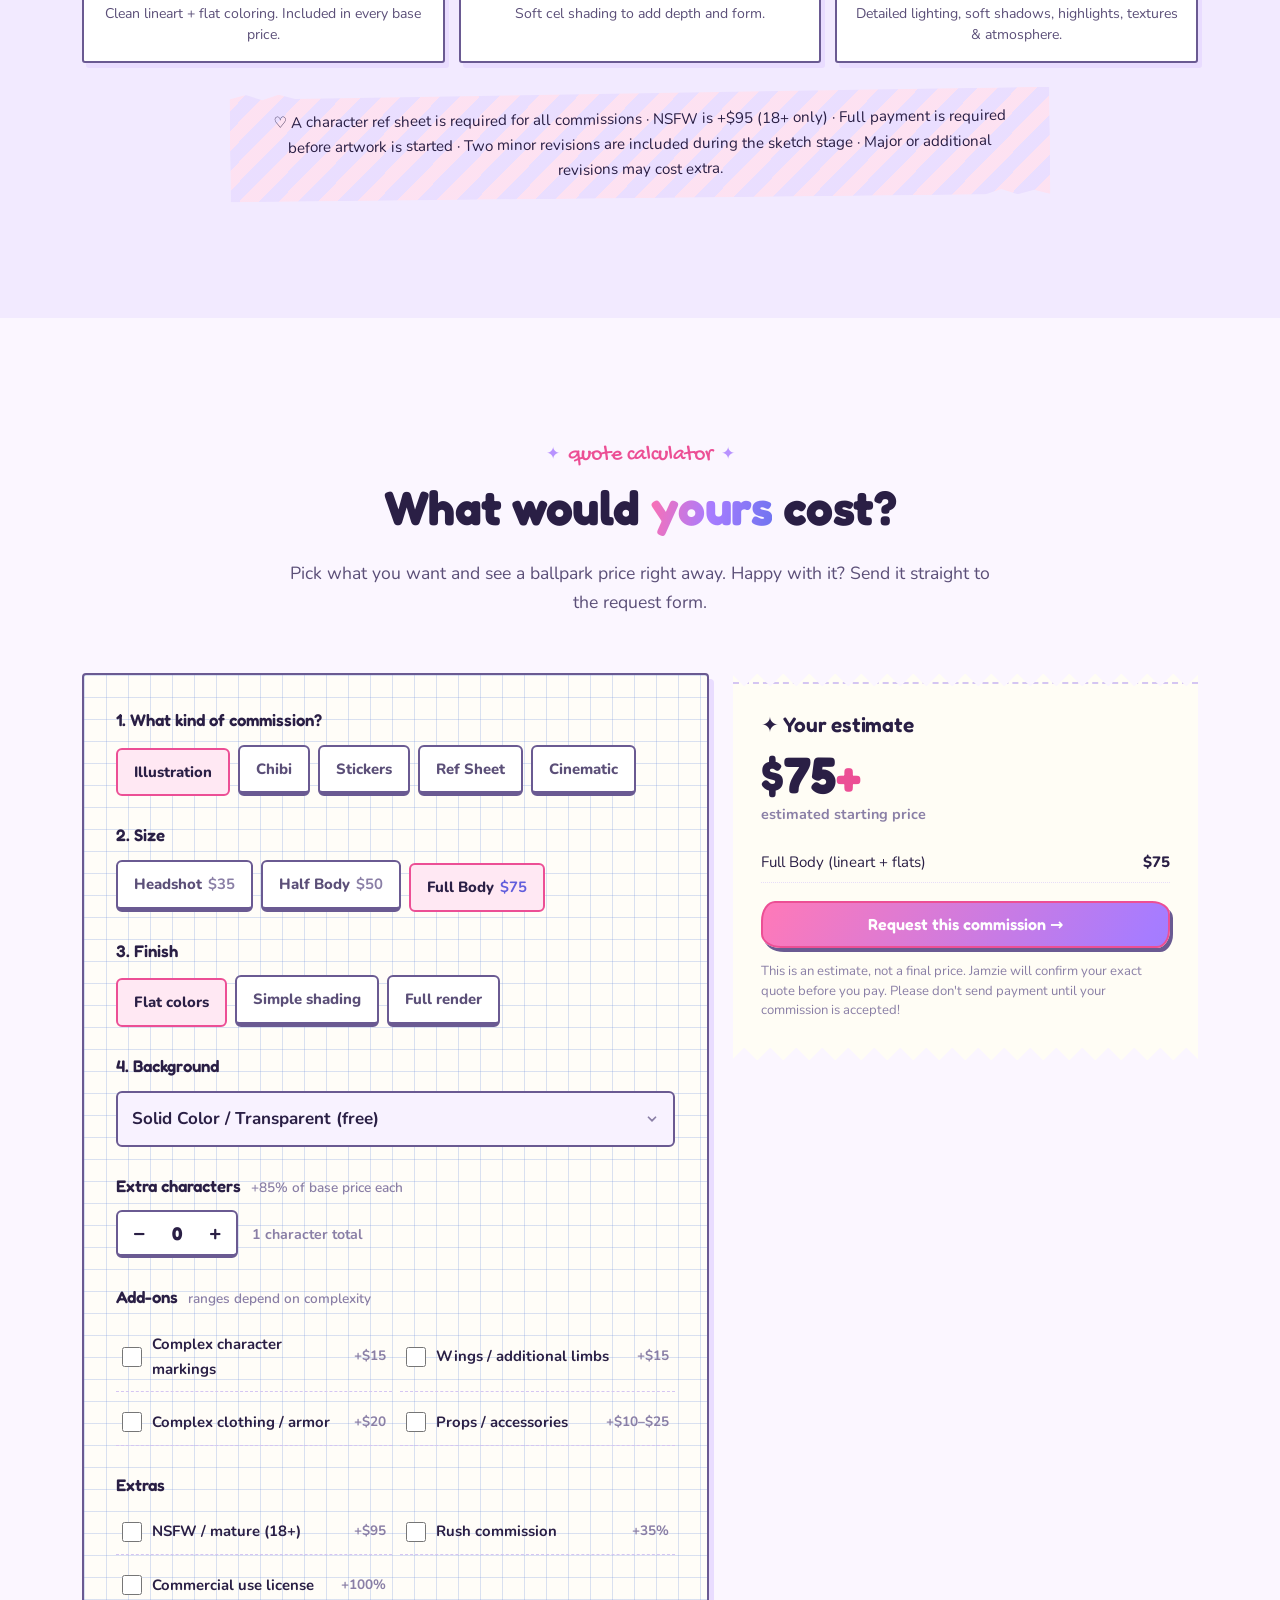
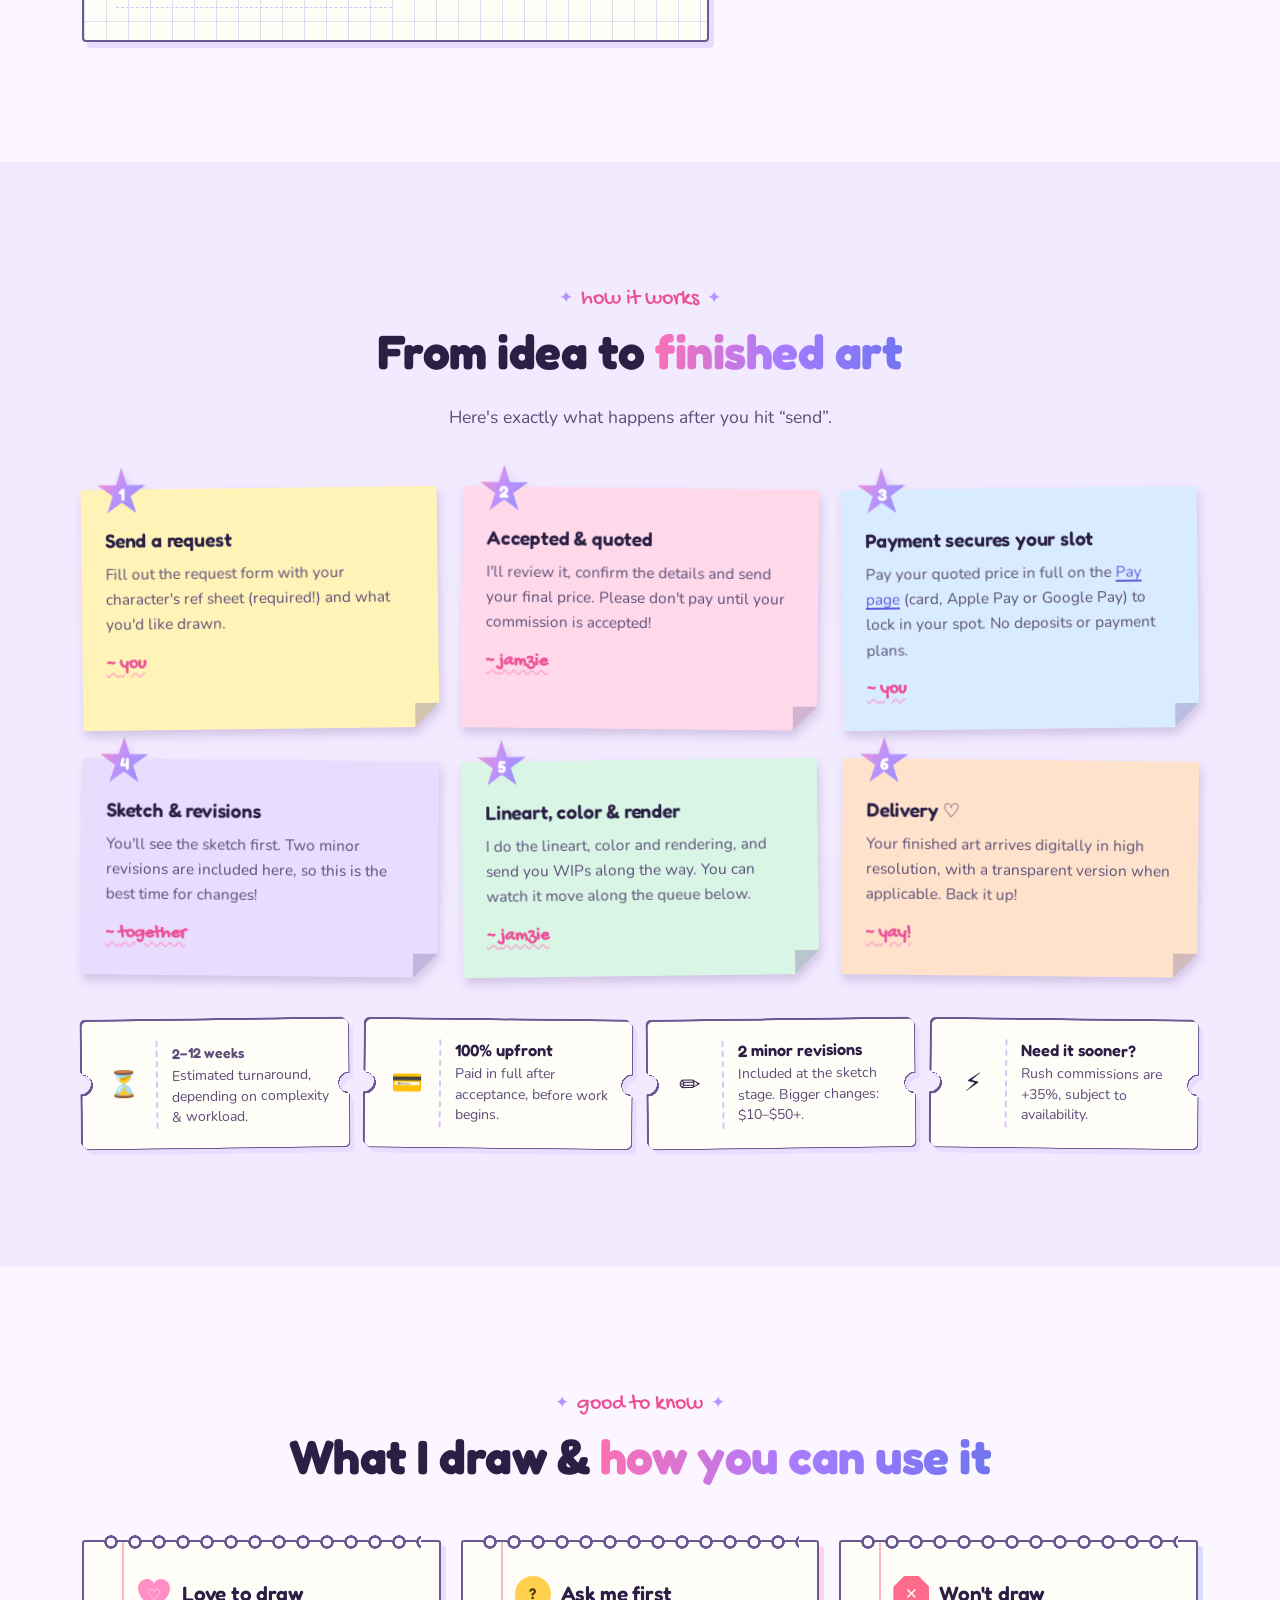
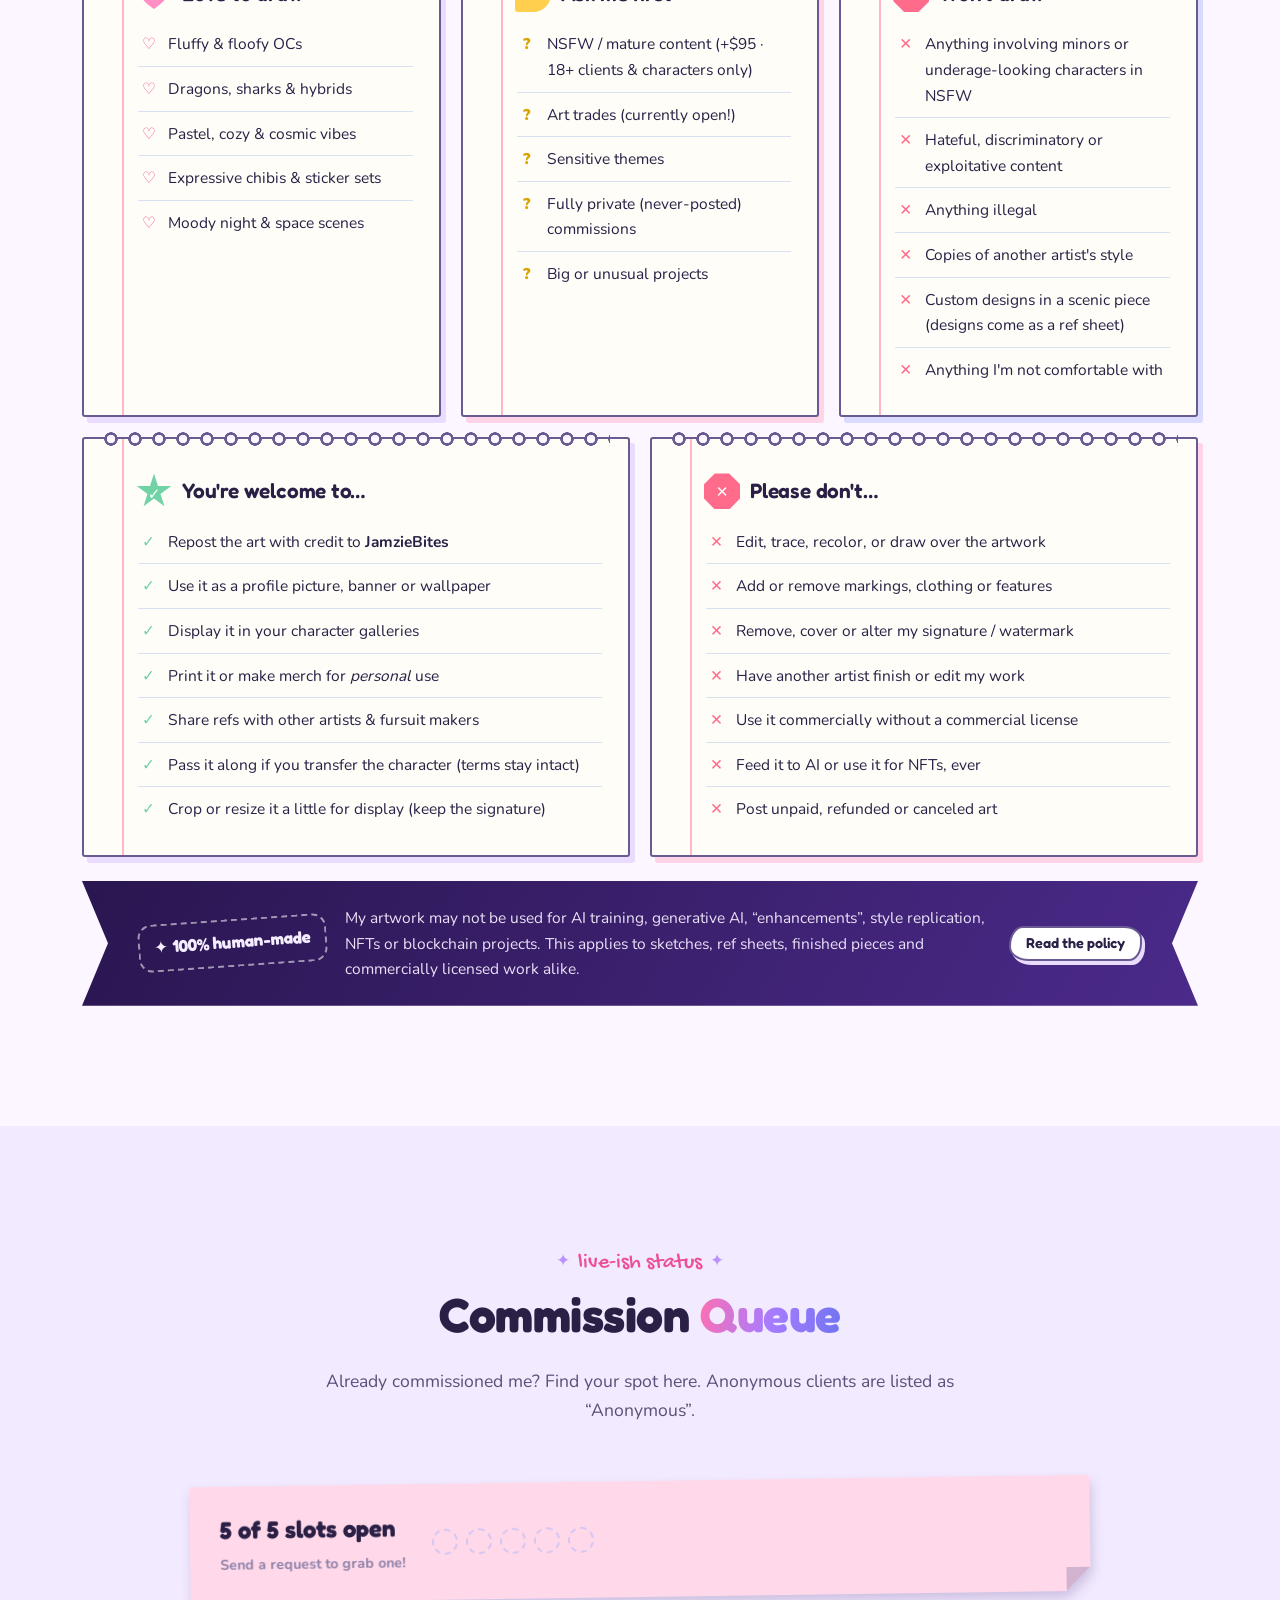
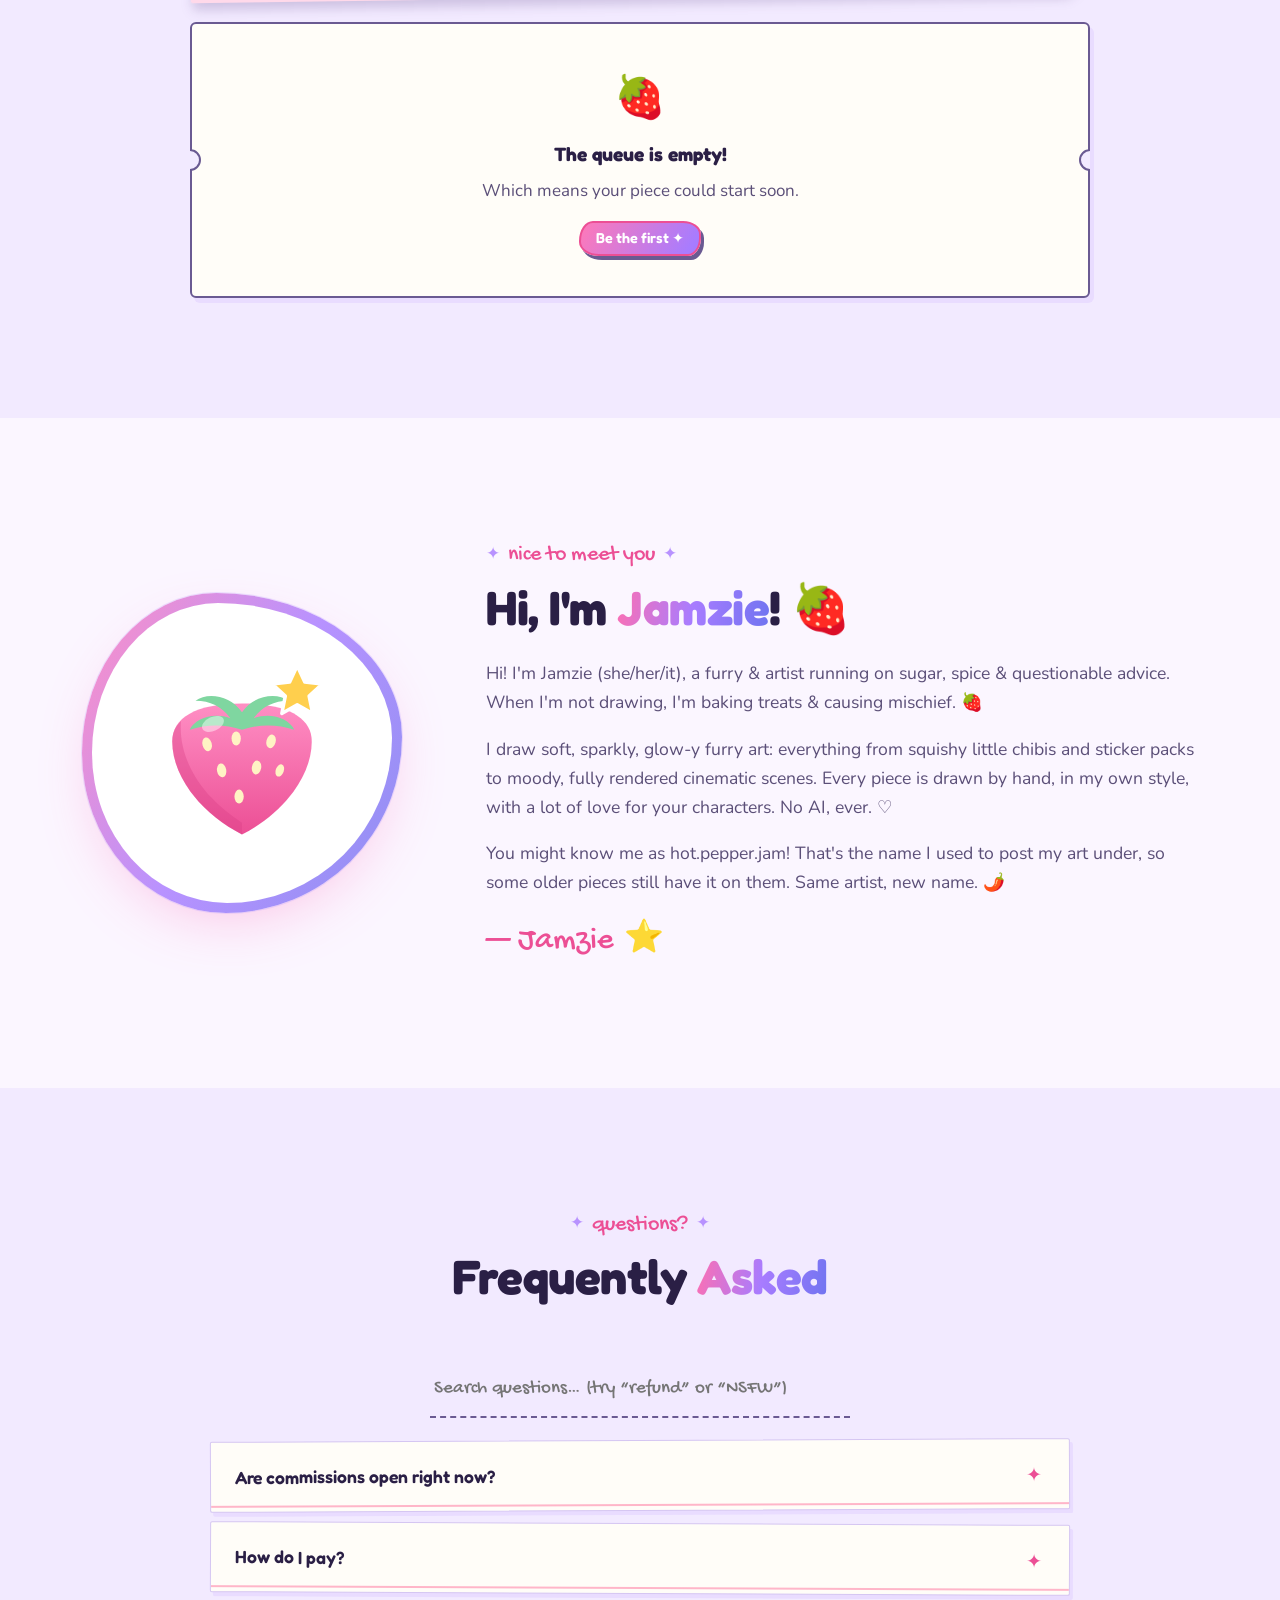
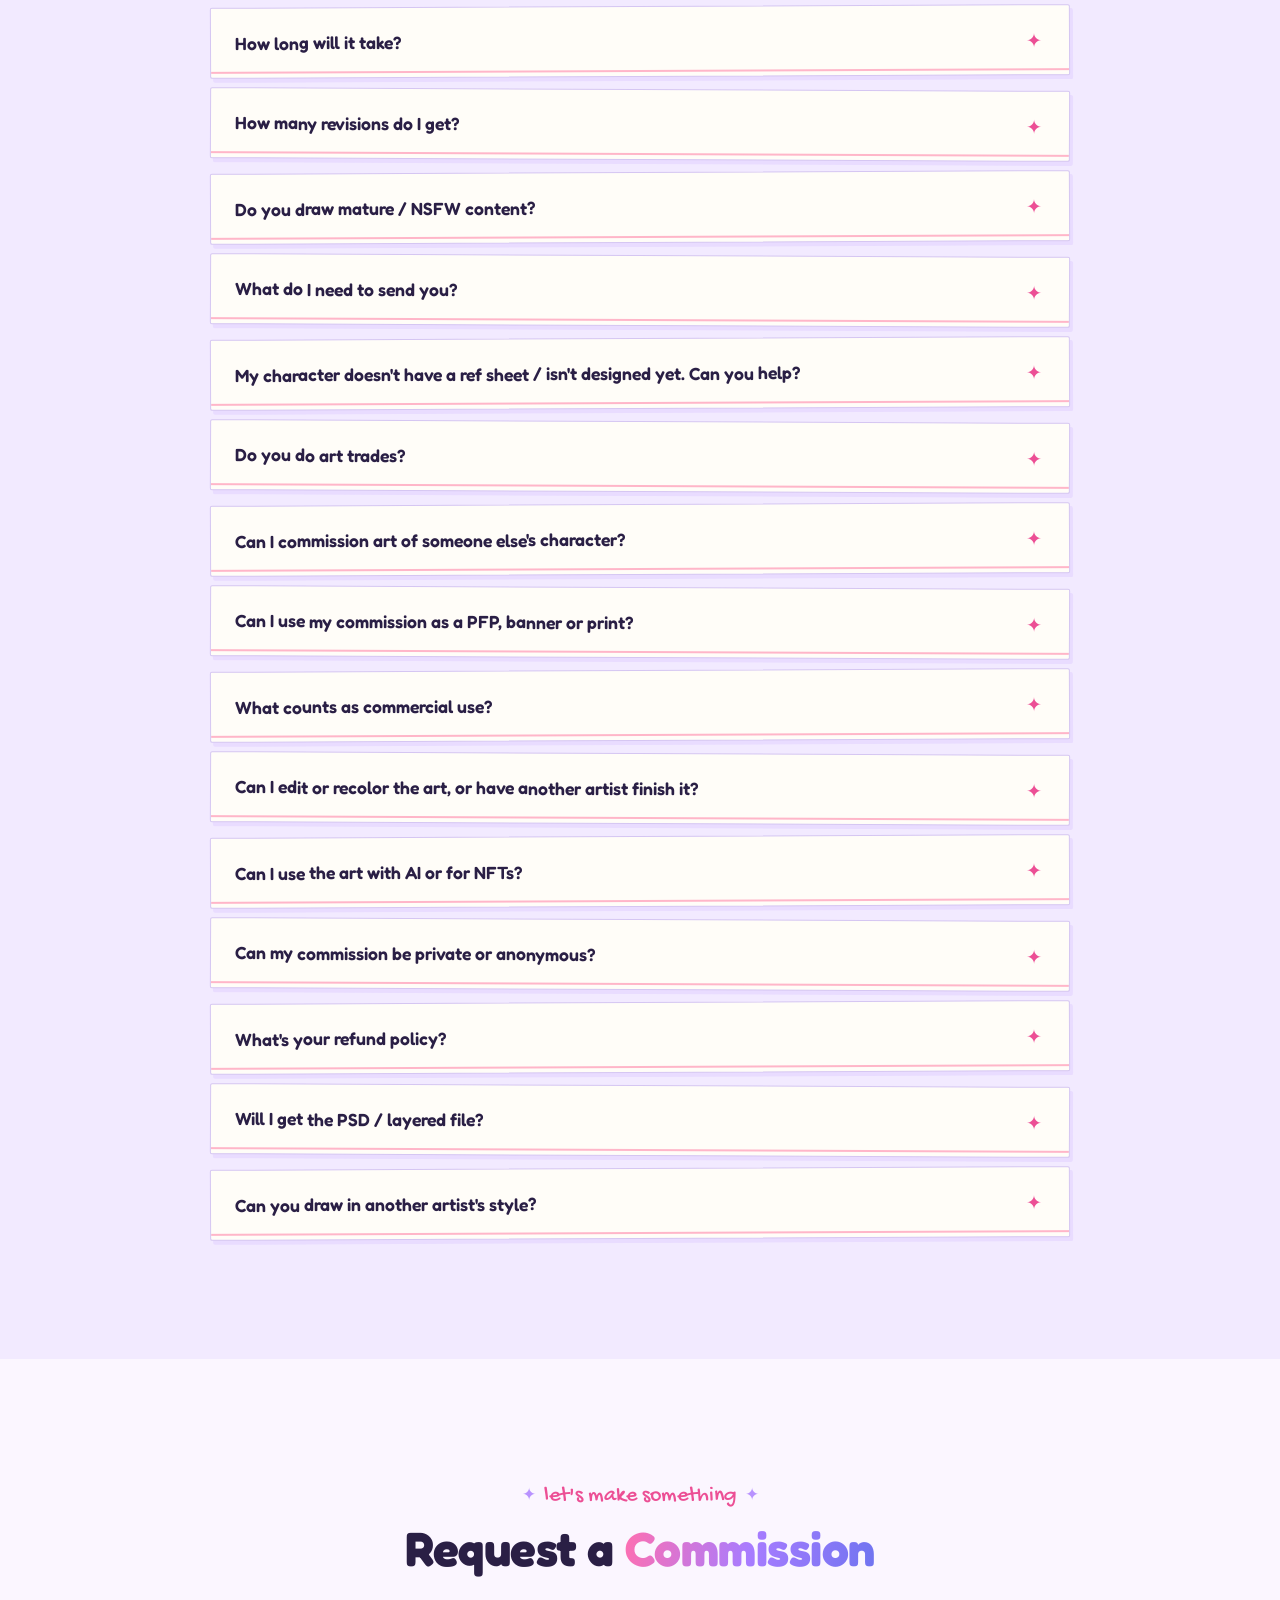
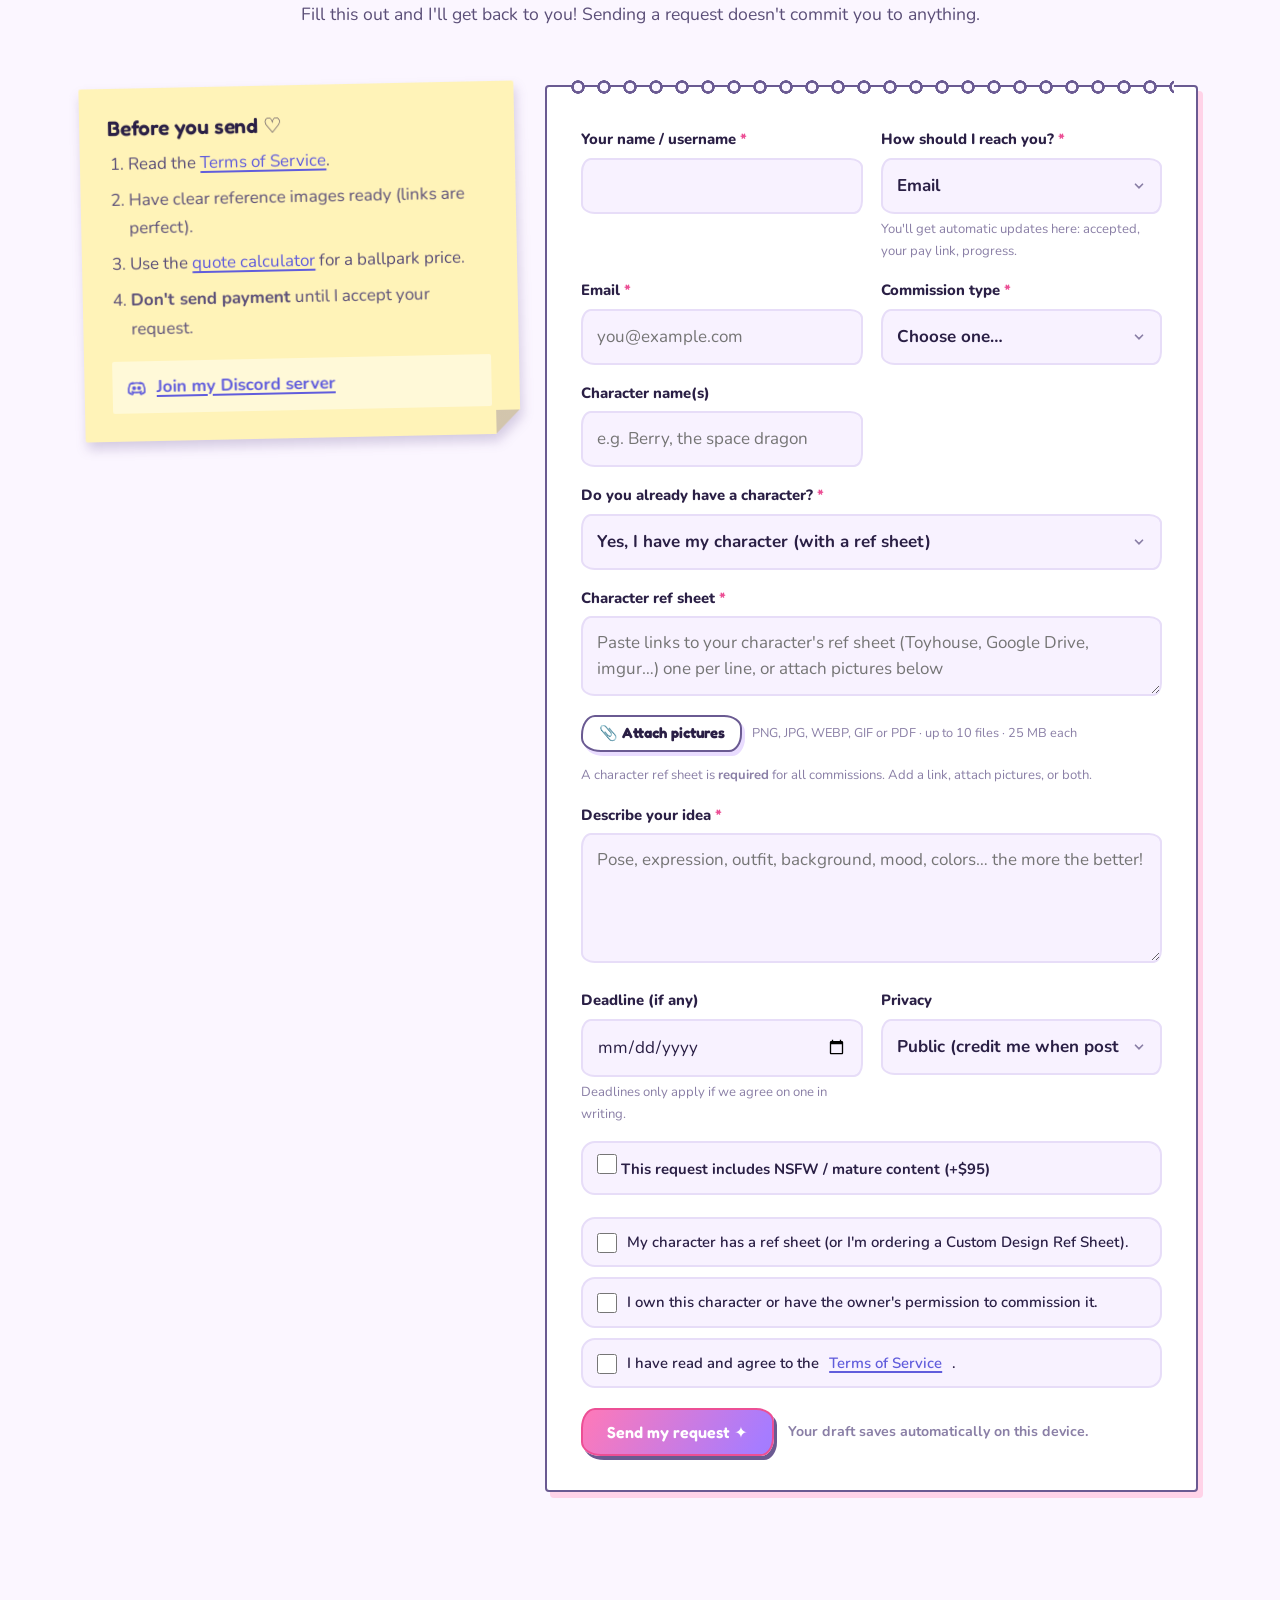
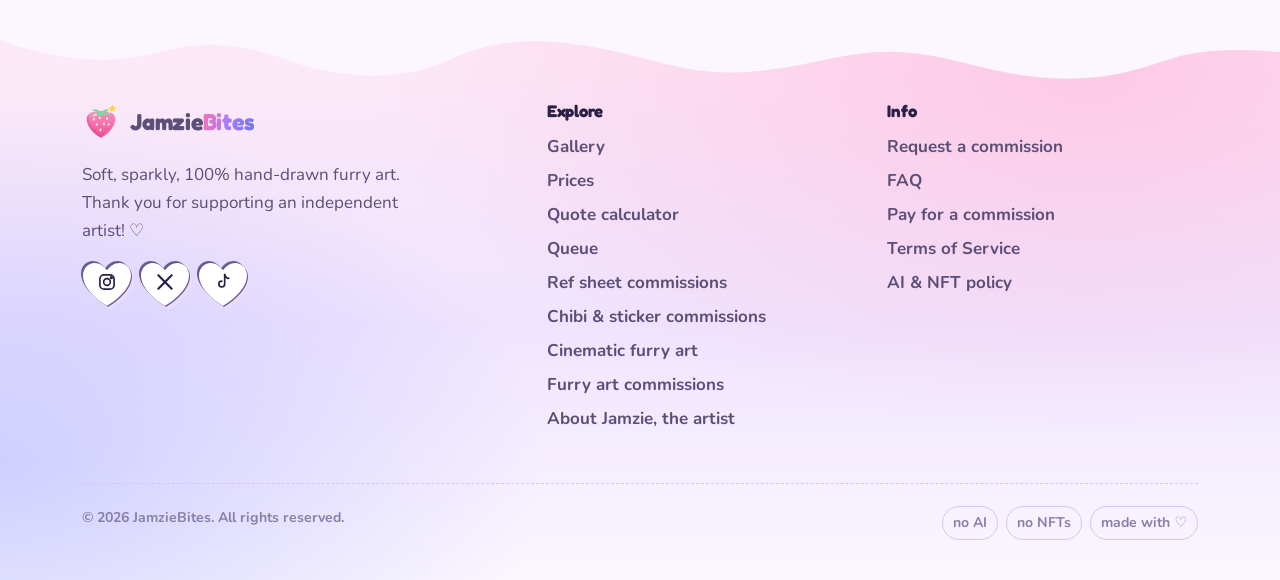
==== commit 5380fde6: "SEO: lead with the name Jamzie, add artist and furry-commissions pages - Titles/descriptions and str" ====
--- a/index.html
+++ b/index.html
@@ -5,8 +5,8 @@
   <meta name="viewport" content="width=device-width, initial-scale=1">
   <meta http-equiv="Content-Security-Policy" content="default-src 'self'; script-src 'self'; style-src 'self' 'unsafe-inline'; img-src 'self' data:; font-src 'self'; connect-src 'self' https://babujgeapxhrcrrrxoet.supabase.co https://formspree.io; form-action 'self'; base-uri 'self'; object-src 'none'; frame-src 'none'; manifest-src 'self'; worker-src 'none'">
   <meta name="referrer" content="strict-origin-when-cross-origin">
-  <title>JamzieBites | Furry Art Commissions: Chibis, Ref Sheets &amp; More</title>
-  <meta name="description" content="Furry art commissions by Jamzie (formerly hot.pepper.jam): chibis, stickers, ref sheets, full renders &amp; cinematic art from $15. Hand-drawn, never AI.">
+  <title>Jamzie | Furry Art Commissions: Chibis, Ref Sheets &amp; More | JamzieBites</title>
+  <meta name="description" content="Jamzie is a furry artist (JamzieBites, formerly hot.pepper.jam) taking commissions: chibis, stickers, ref sheets, full renders &amp; cinematic furry art from $15. Hand-drawn, never AI.">
   <meta name="robots" content="index, follow, noai, noimageai">
   <meta name="theme-color" content="#ff8fc4" media="(prefers-color-scheme: light)">
   <meta name="theme-color" content="#140a30" media="(prefers-color-scheme: dark)">
@@ -14,8 +14,8 @@
   <!-- Social share previews -->
   <meta property="og:type" content="website">
   <meta property="og:site_name" content="JamzieBites">
-  <meta property="og:title" content="JamzieBites | Furry Art Commissions">
-  <meta property="og:description" content="Soft, sparkly furry art: chibis, stickers, ref sheets & cinematic illustrations. Commissions info, prices & quote calculator inside ♡">
+  <meta property="og:title" content="Jamzie | Furry Art Commissions (JamzieBites)">
+  <meta property="og:description" content="Jamzie is a furry artist (JamzieBites, formerly hot.pepper.jam) taking commissions: chibis, stickers, ref sheets, full renders &amp; cinematic furry art from $15. Hand-drawn, never AI.">
   <meta property="og:image" content="https://jamziebites.com/assets/og-card.jpg">
   <meta property="og:image:width" content="1200">
   <meta property="og:image:height" content="630">
@@ -34,10 +34,15 @@
         "@id": "https://jamziebites.com/#website",
         "url": "https://jamziebites.com/",
         "name": "JamzieBites",
-        "description": "Furry art commissions by Jamzie: chibis, stickers, reference sheets, full renders and cinematic illustrations. Hand-drawn, never AI.",
+        "description": "Furry art commissions by Jamzie, a furry artist: chibis, stickers, reference sheets, full renders and cinematic illustrations. Hand-drawn, never AI.",
         "publisher": {
           "@id": "https://jamziebites.com/#jamzie"
-        }
+        },
+        "alternateName": [
+          "Jamzie",
+          "Jamzie Bites",
+          "Jamzie Art"
+        ]
       },
       {
         "@type": "Person",
@@ -45,44 +50,53 @@
         "name": "Jamzie",
         "alternateName": [
           "JamzieBites",
-          "hot.pepper.jam"
+          "Jamzie Bites",
+          "hot.pepper.jam",
+          "Hot Pepper Jam"
         ],
         "url": "https://jamziebites.com/",
         "jobTitle": "Furry artist",
         "knowsAbout": [
           "Furry art",
+          "Furry art commissions",
           "Character reference sheets",
           "Chibi art",
-          "Digital illustration"
+          "Sticker art",
+          "Digital illustration",
+          "Anthro art",
+          "Fursona art"
         ],
         "sameAs": [
           "https://www.instagram.com/jamziebites/",
           "https://x.com/jamziebites",
           "https://www.tiktok.com/@jamziebites",
           "https://www.furaffinity.net/user/llkassbeell/"
-        ]
+        ],
+        "description": "Jamzie is a furry artist who draws chibis, sticker packs, reference sheets, full renders and cinematic furry art on commission. Formerly known as hot.pepper.jam.",
+        "image": "https://jamziebites.com/assets/og-card.jpg"
       },
       {
         "@type": "Service",
-        "name": "Furry art commissions",
-        "serviceType": "Digital art commissions",
+        "name": "Furry art commissions by Jamzie",
+        "serviceType": "Furry art commissions",
         "provider": {
           "@id": "https://jamziebites.com/#jamzie"
         },
         "areaServed": "Worldwide",
         "url": "https://jamziebites.com/#prices",
         "offers": {
-          "@type": "Offer",
+          "@type": "AggregateOffer",
           "priceCurrency": "USD",
-          "price": "15",
-          "description": "Chibis and stickers from $15; headshots, half body, full body, reference sheets and cinematic illustrations available."
+          "lowPrice": "15",
+          "highPrice": "200",
+          "description": "Stickers from $15, chibis from $25, headshots from $35, half body from $50, full body from $75, reference sheets from $120, cinematic illustrations from $190."
         }
       },
       {
         "@type": "ImageObject",
         "contentUrl": "https://jamziebites.com/assets/art/sm/stargazer-astronaut.jpg",
-        "name": "Stargazer",
-        "description": "A fluffy pink horned dragon-shark in a glowing astronaut suit and bubble helmet sits on a rock, gazing out at a purple planet and a galaxy-streaked sky.",
+        "name": "Stargazer by Jamzie",
+        "description": "A fluffy pink horned dragon-shark in a glowing astronaut suit and bubble helmet sits on a rock, gazing out at a purple planet and a galaxy-streaked sky. Furry art by Jamzie.",
         "creator": {
           "@id": "https://jamziebites.com/#jamzie"
         },
@@ -94,8 +108,8 @@
       {
         "@type": "ImageObject",
         "contentUrl": "https://jamziebites.com/assets/art/sm/porch-moonlight.jpg",
-        "name": "Porch Light",
-        "description": "A pink and white horned dragon-shark with purple and blue markings lounges on wooden porch steps at night, under string lights and a full moon, smoke curling from one hand.",
+        "name": "Porch Light by Jamzie",
+        "description": "A pink and white horned dragon-shark with purple and blue markings lounges on wooden porch steps at night, under string lights and a full moon, smoke curling from one hand. Furry art by Jamzie.",
         "creator": {
           "@id": "https://jamziebites.com/#jamzie"
         },
@@ -107,8 +121,8 @@
       {
         "@type": "ImageObject",
         "contentUrl": "https://jamziebites.com/assets/art/sm/poodle-chibi-sheet.jpg",
-        "name": "Poodle Moods",
-        "description": "Four chibi expressions of a fluffy pastel poodle in a striped periwinkle sweater: shy, sobbing, excited on a leash, and blushing, captioned 'none of these thoughts are in the bible.'",
+        "name": "Poodle Moods by Jamzie",
+        "description": "Four chibi expressions of a fluffy pastel poodle in a striped periwinkle sweater: shy, sobbing, excited on a leash, and blushing, captioned 'none of these thoughts are in the bible.' Furry art by Jamzie.",
         "creator": {
           "@id": "https://jamziebites.com/#jamzie"
         },
@@ -120,8 +134,8 @@
       {
         "@type": "ImageObject",
         "contentUrl": "https://jamziebites.com/assets/art/sm/lunaari-ref-sheet.jpg",
-        "name": "Lunaari",
-        "description": "Reference sheet of Lunaari, a black and white bat creature with huge blue-lined ears, iridescent pink and purple holographic wings, moon and star markings, shown front, back and side, with two headshots, a tail detail and paw prints.",
+        "name": "Lunaari by Jamzie",
+        "description": "Reference sheet of Lunaari, a black and white bat creature with huge blue-lined ears, iridescent pink and purple holographic wings, moon and star markings, shown front, back and side, with two headshots, a tail detail and paw prints. Furry art by Jamzie.",
         "creator": {
           "@id": "https://jamziebites.com/#jamzie"
         },
@@ -133,8 +147,8 @@
       {
         "@type": "ImageObject",
         "contentUrl": "https://jamziebites.com/assets/art/sm/monarch-fox-ref-sheet.jpg",
-        "name": "Monarch Fox",
-        "description": "Reference sheet of an orange fox with huge monarch butterfly wings and antennae, wearing a black corset outfit, shown front and back, with a fluffy headshot, eye and paw-pad details and a color palette.",
+        "name": "Monarch Fox by Jamzie",
+        "description": "Reference sheet of an orange fox with huge monarch butterfly wings and antennae, wearing a black corset outfit, shown front and back, with a fluffy headshot, eye and paw-pad details and a color palette. Furry art by Jamzie.",
         "creator": {
           "@id": "https://jamziebites.com/#jamzie"
         },
@@ -146,8 +160,8 @@
       {
         "@type": "ImageObject",
         "contentUrl": "https://jamziebites.com/assets/art/sm/sweet-grin-headshot.jpg",
-        "name": "Sweet Grin",
-        "description": "Close-up headshot of a pale, cream-toned canine with long lashes and a wide, happy grin, tongue out, in front of a soft dark forest background.",
+        "name": "Sweet Grin by Jamzie",
+        "description": "Close-up headshot of a pale, cream-toned canine with long lashes and a wide, happy grin, tongue out, in front of a soft dark forest background. Furry art by Jamzie.",
         "creator": {
           "@id": "https://jamziebites.com/#jamzie"
         },
@@ -235,14 +249,14 @@
 
         <div class="hero-art protect" aria-label="Featured artwork">
           <figure class="frame frame-back">
-            <img src="assets/art/sm/porch-moonlight.jpg" width="2000" height="1350" alt="Pink dragon-shark character lounging on porch steps under string lights at night." fetchpriority="high">
+            <img src="assets/art/sm/porch-moonlight.jpg" width="2000" height="1350" alt="Pink dragon-shark character lounging on porch steps under string lights at night. Furry art by Jamzie." fetchpriority="high">
           </figure>
           <figure class="frame frame-main">
-            <img src="assets/art/sm/stargazer-astronaut.jpg" width="2000" height="1119" alt="Fluffy pink dragon-shark astronaut sitting on a rock, gazing at a glowing purple planet." fetchpriority="high">
+            <img src="assets/art/sm/stargazer-astronaut.jpg" width="2000" height="1119" alt="Fluffy pink dragon-shark astronaut sitting on a rock, gazing at a glowing purple planet. Furry art by Jamzie." fetchpriority="high">
             <figcaption>✦ stargazer</figcaption>
           </figure>
           <figure class="frame frame-side">
-            <img src="assets/art/sm/poodle-chibi-sheet.jpg" width="2000" height="1650" decoding="async" alt="Sheet of four chibi poodle expressions in a striped sweater.">
+            <img src="assets/art/sm/poodle-chibi-sheet.jpg" width="2000" height="1650" decoding="async" alt="Sheet of four chibi poodle expressions in a striped sweater. Furry art by Jamzie.">
           </figure>
           <svg class="float-deco d1" viewBox="0 0 24 24" aria-hidden="true"><path d="M12 21s-7.5-4.6-9.6-9.2C.9 8.5 3 5 6.4 5c2.1 0 3.6 1.2 5.6 3.4C14 6.2 15.5 5 17.6 5 21 5 23.1 8.5 21.6 11.8 19.5 16.4 12 21 12 21z" fill="#ff7fb6"/></svg>
           <svg class="float-deco d2" viewBox="0 0 24 24" aria-hidden="true"><path d="M12 1l2.8 7.2L22 11l-7.2 2.8L12 21l-2.8-7.2L2 11l7.2-2.8z" fill="#ffcf4d"/></svg>
@@ -352,7 +366,7 @@
               </ul>
             </div>
             <figure class="card protect" style="margin:0;padding:10px;">
-              <img src="assets/art/sm/stargazer-astronaut.jpg" width="2000" height="1119" decoding="async" alt="Example cinematic illustration: a pink dragon-shark astronaut gazing at a purple planet." loading="lazy" style="border-radius:16px">
+              <img src="assets/art/sm/stargazer-astronaut.jpg" width="2000" height="1119" decoding="async" alt="Example cinematic illustration: a pink dragon-shark astronaut gazing at a purple planet. Furry art by Jamzie." loading="lazy" style="border-radius:16px">
               <figcaption style="padding:12px 8px 4px;color:var(--muted);font-weight:700;font-size:.9rem">Example: “Stargazer”, a cinematic illustration</figcaption>
             </figure>
           </div>
@@ -600,7 +614,7 @@
       <div class="container about">
         <div class="avatar reveal">
           <div class="avatar-inner" id="avatar-inner">
-            <!-- Replace with: <img src="assets/art/jamzie-avatar.png" alt="Jamzie's self-portrait"> -->
+            <!-- Replace with: <img src="assets/art/jamzie-avatar.png" alt="Jamzie, furry artist, self-portrait"> -->
             <img src="assets/logo.svg" alt="" style="width:62%;height:auto;object-fit:contain">
           </div>
         </div>
@@ -811,6 +825,8 @@
             <li><a href="ref-sheet-commissions.html">Ref sheet commissions</a></li>
             <li><a href="chibi-commissions.html">Chibi &amp; sticker commissions</a></li>
             <li><a href="cinematic-furry-art.html">Cinematic furry art</a></li>
+            <li><a href="furry-art-commissions.html">Furry art commissions</a></li>
+            <li><a href="jamzie-furry-artist.html">About Jamzie, the artist</a></li>
           </ul>
         </div>
         <div>
